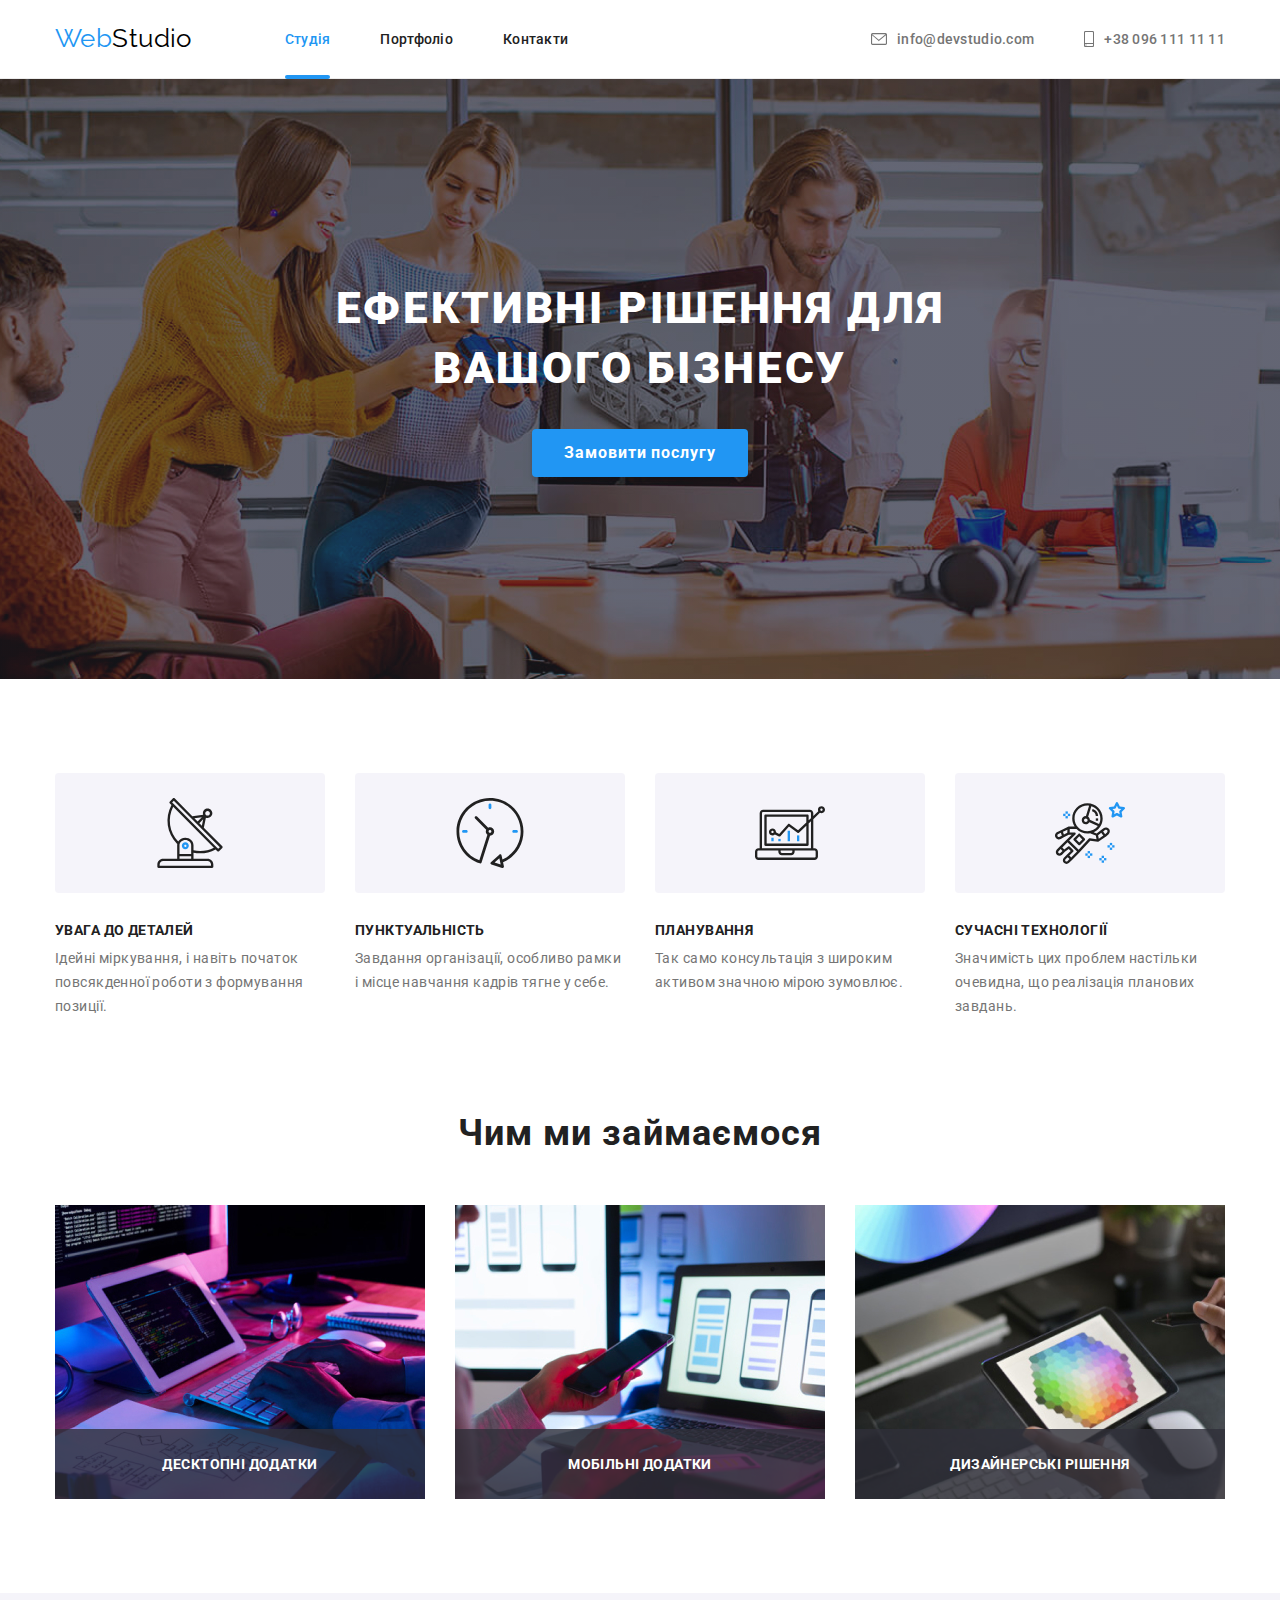
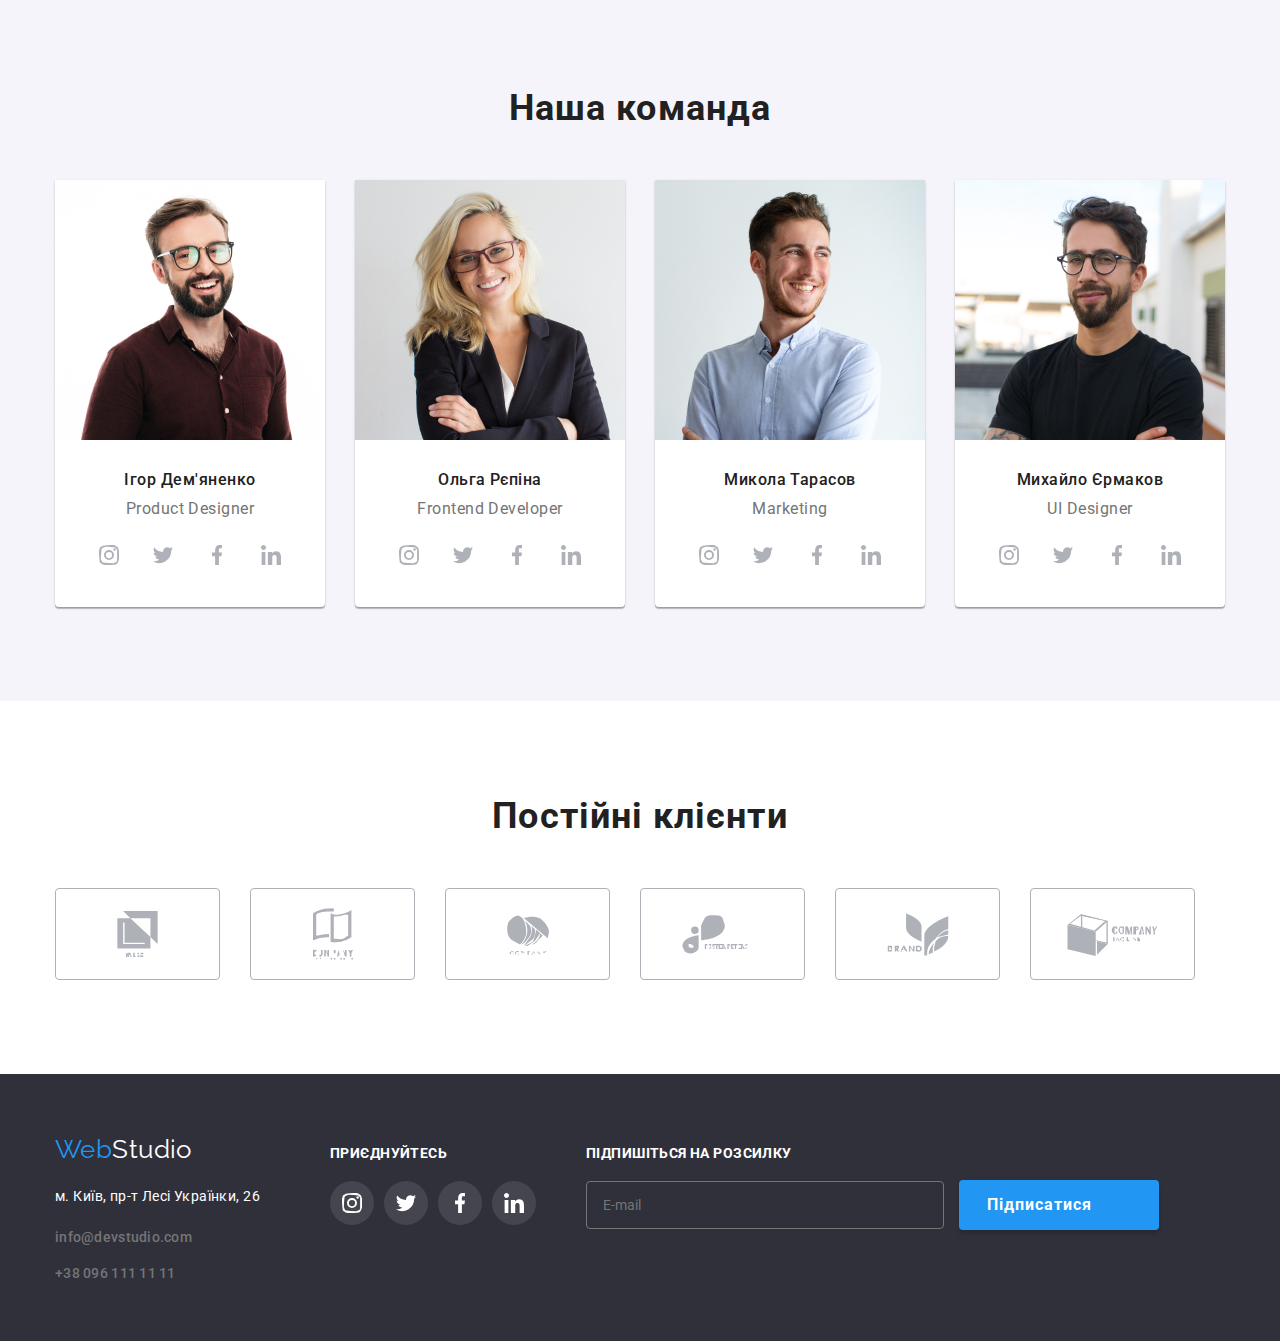
==== index.html @ 2ea2c3f0 "Update index.html" ====
<!DOCTYPE html>
<html lang="en">
  <head>
    <meta charset="UTF-8" />
    <meta http-equiv="X-UA-Compatible" content="IE=edge" />
    <meta name="viewport" content="width=device-width, initial-scale=1.0" />
    <title>WebStudio</title>
    <link rel="preconnect" href="https://fonts.googleapis.com" />
    <link rel="preconnect" href="https://fonts.gstatic.com" crossorigin />
    <link
      href="https://fonts.googleapis.com/css2?family=Raleway:wght@700&family=Roboto:wght@400;500;700;900&display=swap"
      rel="stylesheet"
    />
    <link
      rel="stylesheet"
      href="https://cdnjs.cloudflare.com/ajax/libs/modern-normalize/1.1.0/modern-normalize.min.css"
    />
    <link rel="stylesheet" href="./css/styles.css" />
  </head>
  <body>
    <!-- Шапка сторінки -->
    <header class="header">
      <div class="container">
        <nav class="header-container">
          <a class="logo" href="index.html"><span>Web</span>Studio</a>

          <ul class="site-nav list">
            <li>
              <a class="link nav-link current nav-link-active" href="index.html"
                >Студія</a
              >
            </li>
            <li>
              <a class="link nav-link" href="portfolio.html">Портфоліо</a>
            </li>
            <li><a class="link nav-link" href="">Контакти</a></li>
          </ul>
        </nav>
        <ul class="address-nav">
          <li class="address item">
            <a class="address-link" href="mailto:info@devstudio.com">
              <svg class="icon" width="16" height="12">
                <use href="./images/symbol-defs.svg#envelope">
                  <svg viewBox="0 0 16 12" xmlns="http://www.w3.org/2000/svg">
                    <path
                      d="M14.5 0H1.50001C0.672854 0 0 0.672853 0 1.50001V10.5C0 11.3271 0.672854 12 1.50001 12H14.5C15.3271 12 16 11.3271 16 10.5V1.50001C16 0.672853 15.3271 0 14.5 0ZM14.5 0.999994C14.5679 0.999994 14.6325 1.01409 14.6916 1.0387L8 6.83838L1.30833 1.0387C1.36742 1.01412 1.43204 0.999994 1.49998 0.999994H14.5ZM14.5 11H1.50001C1.22414 11 0.999996 10.7759 0.999996 10.5V2.09521L7.67236 7.87792C7.76661 7.95944 7.8833 7.99999 8 7.99999C8.1167 7.99999 8.23339 7.95948 8.32764 7.87792L15 2.09521V10.5C15 10.7759 14.7759 11 14.5 11Z"
                    />
                  </svg>
                </use>
              </svg>
              info@devstudio.com</a
            >
          </li>
          <li class="address item">
            <a class="address-link" href="tel:+380961111111">
              <svg class="icon" width="10" height="16">
                <use href="./images/symbol-defs.svg#smartphone">
                  <svg
                    width="10"
                    height="16"
                    viewBox="0 0 10 16"
                    xmlns="http://www.w3.org/2000/svg"
                  >
                    <path
                      d="M8.5 0H1.5C0.672848 0 0 0.672848 0 1.5V14.5C0 15.3272 0.672848 16 1.5 16H8.5C9.32715 16 10 15.3272 10 14.5V1.5C10 0.672848 9.32715 0 8.5 0ZM1.5 1H8.5C8.77588 1 9 1.22412 9 1.5V12H1V1.5C1 1.22412 1.22412 1 1.5 1ZM8.5 15H1.5C1.22412 15 1 14.7759 1 14.5V13H9V14.5C9 14.7759 8.77588 15 8.5 15Z"
                    />
                    <path
                      d="M2.35355 13.7389C2.54882 13.9213 2.54882 14.2169 2.35355 14.3992C2.15828 14.5816 1.84172 14.5816 1.64645 14.3992C1.45118 14.2169 1.45118 13.9213 1.64645 13.7389C1.84172 13.5566 2.15828 13.5566 2.35355 13.7389Z"
                    />
                  </svg>
                </use>
              </svg>
              +38 096 111 11 11</a
            >
          </li>
        </ul>
      </div>
    </header>

    <!-- Унікальний контент сторінки -->
    <main>
      <section class="hero overlay">
        <div class="container">
          <h1 class="hero-title">Ефективні рішення для вашого бізнесу</h1>
          <button class="btn" type="button" data-modal-open>
            Замовити послугу
          </button>
          <!-- Модальне вікно -->
          <div class="backdrop is-hidden" data-modal>
            <div class="modal">
              <button class="modal-button" type="button" data-modal-close>
                <svg width="11" height="11">
                  <use href="./images/symbol-defs.svg#icon-x">
                    <svg viewBox="0 0 11 11" xmlns="http://www.w3.org/2000/svg">
                      <path
                        d="M11 1.10786L9.89214 0L5.5 4.39214L1.10786 0L0 1.10786L4.39214 5.5L0 9.89214L1.10786 11L5.5 6.60786L9.89214 11L11 9.89214L6.60786 5.5L11 1.10786Z"
                      />
                    </svg>
                  </use>
                </svg>
              </button>
              <form class="form">
                <h2 class="form-title">
                  Залиште свої дані, ми вам передзвонимо
                </h2>

                <div class="form-field">
                  <label class="register-field" for="name">
                    <p class="register-text">Імʼя</p>
                    <input
                      class="register-form-input"
                      type="text"
                      name="username"
                      id="name"
                    />
                    <svg class="register-form-icon" width="12" height="12">
                      <use href="./images/icons.svg#person-icon"></use>
                    </svg>
                  </label>
                </div>

                <div class="form-field">
                  <label for="tel">
                    <p class="register-text">Телефон</p>
                    <input
                      class="register-form-input"
                      type="tel"
                      name="tel"
                      id="tel"
                    />

                    <svg class="register-form-icon" width="13" height="13">
                      <use href="./images/icons.svg#phone-icon"></use>
                    </svg>
                  </label>
                </div>

                <div class="form-field">
                  <label for="mail">
                    <p class="register-text">Пошта</p>
                    <input
                      class="register-form-input"
                      type="email"
                      name="mail"
                      id="mail"
                    />

                    <svg class="register-form-icon" width="15" height="12">
                      <use href="./images/icons.svg#email-icon"></use>
                    </svg>
                  </label>
                </div>

                <div class="form-field">
                  <label for="comment">
                    <p class="register-text">Коментар</p>
                    <textarea
                      class="comment"
                      name="comment"
                      rows="5"
                      id="comment"
                      placeholder="Введіть текст"
                    ></textarea>
                  </label>
                </div>

                <label class="policy" for="policy">
                  <input
                    class="register-form-checkbox is-hidden"
                    type="checkbox"
                    name="policy"
                    value=""
                    id="policy"
                  />
                  <svg width="16" height="15">
                    <use
                      class="icon-checked"
                      href="./images/symbol-defs.svg#checked-icon"
                    ></use>
                    <use class="icon-unchecked" href=""></use>
                  </svg>
                  Погоджуюся з розсилкою та приймаю<a
                    class="policy-link"
                    href=""
                  >
                    Умови договору</a
                  >
                </label>

                <button class="form-button" type="submit">Відправити</button>
              </form>
            </div>
          </div>
        </div>
      </section>

      <section class="feature">
        <div class="container">
          <h2 class="visually-hidden">Переваги</h2>
          <ul class="feature-list">
            <li class="list-item antenna">
              <h3 class="main-list-item">Увага до деталей</h3>
              <p class="main-list-text">
                Ідейні міркування, і навіть початок повсякденної роботи з
                формування позиції.
              </p>
            </li>
            <li class="list-item clock">
              <h3 class="main-list-item">Пунктуальність</h3>
              <p class="main-list-text">
                Завдання організації, особливо рамки і місце навчання кадрів
                тягне у себе.
              </p>
            </li>
            <li class="list-item diagram">
              <h3 class="main-list-item">Планування</h3>
              <p class="main-list-text">
                Так само консультація з широким активом значною мірою зумовлює.
              </p>
            </li>
            <li class="list-item astronaut">
              <h3 class="main-list-item">Сучасні Технології</h3>
              <p class="main-list-text">
                Значимість цих проблем настільки очевидна, що реалізація
                планових завдань.
              </p>
            </li>
          </ul>
        </div>
      </section>

      <section class="images">
        <div class="container">
          <h2 class="pictures-title">Чим ми займаємося</h2>
          <ul class="pictures">
            <li class="pictures-item">
              <img src="./images/photo1.jpg" alt="Work" width="370" />
              <p class="pictures-text">Десктопні додатки</p>
            </li>
            <li class="pictures-item">
              <img src="./images/photo2.jpg" alt="Work" width="370" />
              <p class="pictures-text">Мобільні додатки</p>
            </li>
            <li class="pictures-item">
              <img src="./images/photo3.jpg" alt="Work" width="370" />
              <p class="pictures-text">Дизайнерські рішення</p>
            </li>
          </ul>
        </div>
      </section>

      <section class="team">
        <div class="container">
          <h2 class="team-title">Наша команда</h2>
          <ul class="team-members list">
            <li class="team-card">
              <img
                src="./images/product-designer.jpg"
                alt="Team Member #1"
                width="270"
              />
              <div class="team-description">
                <h3 class="team-member">Ігор Дем'яненко</h3>
                <p class="team-member-description">Product Designer</p>
                <ul class="socials list">
                  <li class="socials-item">
                    <a
                      class="socials-link"
                      href="https://www.instagram.com/"
                      target="_blank"
                      rel="noopener noreferrer"
                      aria-label="Instagram"
                    >
                      <svg class="socials-icon" width="20" height="20">
                        <use href="./images/symbol-defs.svg#instagram">
                          <svg
                            width="20"
                            height="20"
                            viewBox="0 0 20 20"
                            xmlns="http://www.w3.org/2000/svg"
                          >
                            <g clip-path="url(#clip0_1_664)">
                              <path
                                d="M19.9804 5.88005C19.9336 4.81738 19.7617 4.0868 19.5156 3.45374C19.2616 2.78176 18.8709 2.18014 18.359 1.68002C17.8589 1.1721 17.2533 0.777435 16.5891 0.527447C15.9524 0.281274 15.2256 0.109427 14.163 0.0625732C13.0924 0.0117516 12.7525 0 10.0371 0C7.32173 0 6.98185 0.0117516 5.91521 0.0586052C4.85253 0.105459 4.12195 0.277459 3.48904 0.523479C2.81692 0.777435 2.2153 1.16814 1.71517 1.68002C1.20726 2.18014 0.812743 2.78573 0.562603 3.44992C0.31643 4.0868 0.144583 4.81341 0.0977294 5.87609C0.0469078 6.9467 0.0351562 7.28658 0.0351562 10.002C0.0351562 12.7173 0.0469078 13.0572 0.0937614 14.1239C0.140615 15.1865 0.312615 15.9171 0.558787 16.5502C0.812743 17.2221 1.20726 17.8238 1.71517 18.3239C2.2153 18.8318 2.82088 19.2265 3.48508 19.4765C4.12195 19.7226 4.84856 19.8945 5.91139 19.9413C6.97788 19.9883 7.31791 19.9999 10.0333 19.9999C12.7487 19.9999 13.0885 19.9883 14.1552 19.9413C15.2179 19.8945 15.9484 19.7226 16.5813 19.4765C17.9254 18.9568 18.9881 17.8941 19.5078 16.5502C19.7538 15.9133 19.9258 15.1865 19.9727 14.1239C20.0195 13.0572 20.0313 12.7173 20.0313 10.002C20.0313 7.28658 20.0273 6.9467 19.9804 5.88005ZM18.1794 14.0457C18.1364 15.0225 17.9723 15.5499 17.8356 15.9015C17.4995 16.7728 16.808 17.4643 15.9367 17.8004C15.5851 17.9372 15.0538 18.1012 14.0809 18.1441C13.026 18.1911 12.7096 18.2027 10.0411 18.2027C7.37255 18.2027 7.05221 18.1911 6.00113 18.1441C5.02438 18.1012 4.49693 17.9372 4.1453 17.8004C3.71171 17.6402 3.31704 17.3862 2.9967 17.0541C2.6646 16.7298 2.41065 16.3391 2.2504 15.9055C2.11365 15.5539 1.94959 15.0225 1.90671 14.0497C1.8597 12.9948 1.8481 12.6783 1.8481 10.0097C1.8481 7.34122 1.8597 7.02087 1.90671 5.96995C1.94959 4.99319 2.11365 4.46575 2.2504 4.11412C2.41065 3.68038 2.6646 3.28586 3.00067 2.96536C3.32483 2.63327 3.71553 2.37931 4.14927 2.21921C4.5009 2.08247 5.03231 1.9184 6.0051 1.87537C7.05999 1.82851 7.37652 1.81676 10.0449 1.81676C12.7174 1.81676 13.0337 1.82851 14.0848 1.87537C15.0616 1.9184 15.589 2.08247 15.9407 2.21921C16.3742 2.37931 16.7689 2.63327 17.0893 2.96536C17.4213 3.28967 17.6753 3.68038 17.8356 4.11412C17.9723 4.46575 18.1364 4.99701 18.1794 5.96995C18.2263 7.02484 18.238 7.34122 18.238 10.0097C18.238 12.6783 18.2263 12.9908 18.1794 14.0457Z"
                              />
                              <path
                                d="M10.0371 4.8642C7.20074 4.8642 4.89941 7.16537 4.89941 10.0019C4.89941 12.8385 7.20074 15.1396 10.0371 15.1396C12.8737 15.1396 15.1749 12.8385 15.1749 10.0019C15.1749 7.16537 12.8737 4.8642 10.0371 4.8642ZM10.0371 13.3346C8.19702 13.3346 6.70442 11.8422 6.70442 10.0019C6.70442 8.16165 8.19702 6.66921 10.0371 6.66921C11.8774 6.66921 13.3698 8.16165 13.3698 10.0019C13.3698 11.8422 11.8774 13.3346 10.0371 13.3346Z"
                              />
                              <path
                                d="M16.5775 4.6611C16.5775 5.32346 16.0404 5.86052 15.3779 5.86052C14.7155 5.86052 14.1785 5.32346 14.1785 4.6611C14.1785 3.99858 14.7155 3.46167 15.3779 3.46167C16.0404 3.46167 16.5775 3.99858 16.5775 4.6611Z"
                              />
                            </g>
                            <defs>
                              <clipPath id="clip0_1_664">
                                <rect width="20" height="20" />
                              </clipPath>
                            </defs>
                          </svg>
                        </use>
                      </svg>
                    </a>
                  </li>
                  <li>
                    <a
                      class="socials-link"
                      href="https://twitter.com/home"
                      target="_blank"
                      rel="noopener noreferrer"
                      aria-label="Twitter"
                    >
                      <svg class="socials-icon" width="20" height="20">
                        <use href="./images/symbol-defs.svg#twitter">
                          <svg
                            width="20"
                            height="20"
                            viewBox="0 0 20 20"
                            xmlns="http://www.w3.org/2000/svg"
                          >
                            <g clip-path="url(#clip0_1_658)">
                              <path
                                d="M20 3.79875C19.2563 4.125 18.4637 4.34125 17.6375 4.44625C18.4875 3.93875 19.1363 3.14125 19.4412 2.18C18.6488 2.6525 17.7738 2.98625 16.8412 3.1725C16.0887 2.37125 15.0162 1.875 13.8462 1.875C11.5763 1.875 9.74875 3.7175 9.74875 5.97625C9.74875 6.30125 9.77625 6.61375 9.84375 6.91125C6.435 6.745 3.41875 5.11125 1.3925 2.6225C1.03875 3.23625 0.83125 3.93875 0.83125 4.695C0.83125 6.115 1.5625 7.37375 2.6525 8.1025C1.99375 8.09 1.3475 7.89875 0.8 7.5975C0.8 7.61 0.8 7.62625 0.8 7.6425C0.8 9.635 2.22125 11.29 4.085 11.6712C3.75125 11.7625 3.3875 11.8062 3.01 11.8062C2.7475 11.8062 2.4825 11.7913 2.23375 11.7362C2.765 13.36 4.2725 14.5538 6.065 14.5925C4.67 15.6838 2.89875 16.3412 0.98125 16.3412C0.645 16.3412 0.3225 16.3263 0 16.285C1.81625 17.4563 3.96875 18.125 6.29 18.125C13.835 18.125 17.96 11.875 17.96 6.4575C17.96 6.27625 17.9538 6.10125 17.945 5.9275C18.7588 5.35 19.4425 4.62875 20 3.79875Z"
                              />
                            </g>
                            <defs>
                              <clipPath id="clip0_1_658">
                                <rect width="20" height="20" />
                              </clipPath>
                            </defs>
                          </svg>
                        </use>
                      </svg>
                    </a>
                  </li>
                  <li>
                    <a
                      class="socials-link"
                      href="https://www.facebook.com/"
                      target="_blank"
                      rel="noopener noreferrer"
                      aria-label="Facebook"
                    >
                      <svg class="socials-icon" width="20" height="20">
                        <use href="./images/symbol-defs.svg#facebook">
                          <svg
                            width="20"
                            height="20"
                            viewBox="0 0 20 20"
                            xmlns="http://www.w3.org/2000/svg"
                          >
                            <g clip-path="url(#clip0_1_654)">
                              <path
                                d="M13.3309 3.32083H15.1567V0.140833C14.8417 0.0975 13.7584 0 12.4967 0C9.86422 0 8.06088 1.65583 8.06088 4.69917V7.5H5.15588V11.055H8.06088V20H11.6226V11.0558H14.4101L14.8526 7.50083H11.6217V5.05167C11.6226 4.02417 11.8992 3.32083 13.3309 3.32083Z"
                              />
                            </g>
                            <defs>
                              <clipPath id="clip0_1_654">
                                <rect width="20" height="20" />
                              </clipPath>
                            </defs>
                          </svg>
                        </use>
                      </svg>
                    </a>
                  </li>
                  <li>
                    <a
                      class="socials-link"
                      href="https://www.linkedin.com/"
                      target="_blank"
                      rel="noopener noreferrer"
                      aria-label="Linkedin"
                    >
                      <svg class="socials-icon" width="20" height="20">
                        <use href="./images/symbol-defs.svg#linkedin">
                          <svg
                            width="20"
                            height="20"
                            viewBox="0 0 20 20"
                            xmlns="http://www.w3.org/2000/svg"
                          >
                            <g clip-path="url(#clip0_1_648)">
                              <path
                                d="M19.9951 20V19.9992H20.0001V12.6642C20.0001 9.07587 19.2276 6.31171 15.0326 6.31171C13.0159 6.31171 11.6626 7.41837 11.1101 8.46754H11.0517V6.64671H7.07422V19.9992H11.2159V13.3875C11.2159 11.6467 11.5459 9.96337 13.7017 9.96337C15.8259 9.96337 15.8576 11.95 15.8576 13.4992V20H19.9951Z"
                              />
                              <path
                                d="M0.329956 6.64746H4.47662V20H0.329956V6.64746Z"
                              />
                              <path
                                d="M2.40167 0C1.07583 0 0 1.07583 0 2.40167C0 3.7275 1.07583 4.82583 2.40167 4.82583C3.7275 4.82583 4.80333 3.7275 4.80333 2.40167C4.8025 1.07583 3.72667 0 2.40167 0V0Z"
                              />
                            </g>
                            <defs>
                              <clipPath id="clip0_1_648">
                                <rect width="20" height="20" />
                              </clipPath>
                            </defs>
                          </svg>
                        </use>
                      </svg>
                    </a>
                  </li>
                </ul>
              </div>
            </li>
            <li class="team-card">
              <img
                src="./images/frontend-developer.jpg"
                alt="Team Member #2"
                width="270"
              />
              <div class="team-description">
                <h3 class="team-member">Ольга Рєпіна</h3>
                <p class="team-member-description">Frontend Developer</p>
                <ul class="socials list">
                  <li class="socials-item">
                    <a
                      class="socials-link"
                      href="https://www.instagram.com/"
                      target="_blank"
                      rel="noopener noreferrer"
                      aria-label="Instagram"
                    >
                      <svg class="socials-icon" width="20" height="20">
                        <use href="./images/symbol-defs.svg#instagram">
                          <svg
                            width="20"
                            height="20"
                            viewBox="0 0 20 20"
                            xmlns="http://www.w3.org/2000/svg"
                          >
                            <g clip-path="url(#clip0_1_664)">
                              <path
                                d="M19.9804 5.88005C19.9336 4.81738 19.7617 4.0868 19.5156 3.45374C19.2616 2.78176 18.8709 2.18014 18.359 1.68002C17.8589 1.1721 17.2533 0.777435 16.5891 0.527447C15.9524 0.281274 15.2256 0.109427 14.163 0.0625732C13.0924 0.0117516 12.7525 0 10.0371 0C7.32173 0 6.98185 0.0117516 5.91521 0.0586052C4.85253 0.105459 4.12195 0.277459 3.48904 0.523479C2.81692 0.777435 2.2153 1.16814 1.71517 1.68002C1.20726 2.18014 0.812743 2.78573 0.562603 3.44992C0.31643 4.0868 0.144583 4.81341 0.0977294 5.87609C0.0469078 6.9467 0.0351562 7.28658 0.0351562 10.002C0.0351562 12.7173 0.0469078 13.0572 0.0937614 14.1239C0.140615 15.1865 0.312615 15.9171 0.558787 16.5502C0.812743 17.2221 1.20726 17.8238 1.71517 18.3239C2.2153 18.8318 2.82088 19.2265 3.48508 19.4765C4.12195 19.7226 4.84856 19.8945 5.91139 19.9413C6.97788 19.9883 7.31791 19.9999 10.0333 19.9999C12.7487 19.9999 13.0885 19.9883 14.1552 19.9413C15.2179 19.8945 15.9484 19.7226 16.5813 19.4765C17.9254 18.9568 18.9881 17.8941 19.5078 16.5502C19.7538 15.9133 19.9258 15.1865 19.9727 14.1239C20.0195 13.0572 20.0313 12.7173 20.0313 10.002C20.0313 7.28658 20.0273 6.9467 19.9804 5.88005ZM18.1794 14.0457C18.1364 15.0225 17.9723 15.5499 17.8356 15.9015C17.4995 16.7728 16.808 17.4643 15.9367 17.8004C15.5851 17.9372 15.0538 18.1012 14.0809 18.1441C13.026 18.1911 12.7096 18.2027 10.0411 18.2027C7.37255 18.2027 7.05221 18.1911 6.00113 18.1441C5.02438 18.1012 4.49693 17.9372 4.1453 17.8004C3.71171 17.6402 3.31704 17.3862 2.9967 17.0541C2.6646 16.7298 2.41065 16.3391 2.2504 15.9055C2.11365 15.5539 1.94959 15.0225 1.90671 14.0497C1.8597 12.9948 1.8481 12.6783 1.8481 10.0097C1.8481 7.34122 1.8597 7.02087 1.90671 5.96995C1.94959 4.99319 2.11365 4.46575 2.2504 4.11412C2.41065 3.68038 2.6646 3.28586 3.00067 2.96536C3.32483 2.63327 3.71553 2.37931 4.14927 2.21921C4.5009 2.08247 5.03231 1.9184 6.0051 1.87537C7.05999 1.82851 7.37652 1.81676 10.0449 1.81676C12.7174 1.81676 13.0337 1.82851 14.0848 1.87537C15.0616 1.9184 15.589 2.08247 15.9407 2.21921C16.3742 2.37931 16.7689 2.63327 17.0893 2.96536C17.4213 3.28967 17.6753 3.68038 17.8356 4.11412C17.9723 4.46575 18.1364 4.99701 18.1794 5.96995C18.2263 7.02484 18.238 7.34122 18.238 10.0097C18.238 12.6783 18.2263 12.9908 18.1794 14.0457Z"
                              />
                              <path
                                d="M10.0371 4.8642C7.20074 4.8642 4.89941 7.16537 4.89941 10.0019C4.89941 12.8385 7.20074 15.1396 10.0371 15.1396C12.8737 15.1396 15.1749 12.8385 15.1749 10.0019C15.1749 7.16537 12.8737 4.8642 10.0371 4.8642ZM10.0371 13.3346C8.19702 13.3346 6.70442 11.8422 6.70442 10.0019C6.70442 8.16165 8.19702 6.66921 10.0371 6.66921C11.8774 6.66921 13.3698 8.16165 13.3698 10.0019C13.3698 11.8422 11.8774 13.3346 10.0371 13.3346Z"
                              />
                              <path
                                d="M16.5775 4.6611C16.5775 5.32346 16.0404 5.86052 15.3779 5.86052C14.7155 5.86052 14.1785 5.32346 14.1785 4.6611C14.1785 3.99858 14.7155 3.46167 15.3779 3.46167C16.0404 3.46167 16.5775 3.99858 16.5775 4.6611Z"
                              />
                            </g>
                            <defs>
                              <clipPath id="clip0_1_664">
                                <rect width="20" height="20" />
                              </clipPath>
                            </defs>
                          </svg>
                        </use>
                      </svg>
                    </a>
                  </li>
                  <li>
                    <a
                      class="socials-link"
                      href="https://twitter.com/home"
                      target="_blank"
                      rel="noopener noreferrer"
                      aria-label="Twitter"
                    >
                      <svg class="socials-icon" width="20" height="20">
                        <use href="./images/symbol-defs.svg#twitter">
                          <svg
                            width="20"
                            height="20"
                            viewBox="0 0 20 20"
                            xmlns="http://www.w3.org/2000/svg"
                          >
                            <g clip-path="url(#clip0_1_658)">
                              <path
                                d="M20 3.79875C19.2563 4.125 18.4637 4.34125 17.6375 4.44625C18.4875 3.93875 19.1363 3.14125 19.4412 2.18C18.6488 2.6525 17.7738 2.98625 16.8412 3.1725C16.0887 2.37125 15.0162 1.875 13.8462 1.875C11.5763 1.875 9.74875 3.7175 9.74875 5.97625C9.74875 6.30125 9.77625 6.61375 9.84375 6.91125C6.435 6.745 3.41875 5.11125 1.3925 2.6225C1.03875 3.23625 0.83125 3.93875 0.83125 4.695C0.83125 6.115 1.5625 7.37375 2.6525 8.1025C1.99375 8.09 1.3475 7.89875 0.8 7.5975C0.8 7.61 0.8 7.62625 0.8 7.6425C0.8 9.635 2.22125 11.29 4.085 11.6712C3.75125 11.7625 3.3875 11.8062 3.01 11.8062C2.7475 11.8062 2.4825 11.7913 2.23375 11.7362C2.765 13.36 4.2725 14.5538 6.065 14.5925C4.67 15.6838 2.89875 16.3412 0.98125 16.3412C0.645 16.3412 0.3225 16.3263 0 16.285C1.81625 17.4563 3.96875 18.125 6.29 18.125C13.835 18.125 17.96 11.875 17.96 6.4575C17.96 6.27625 17.9538 6.10125 17.945 5.9275C18.7588 5.35 19.4425 4.62875 20 3.79875Z"
                              />
                            </g>
                            <defs>
                              <clipPath id="clip0_1_658">
                                <rect width="20" height="20" />
                              </clipPath>
                            </defs>
                          </svg>
                        </use>
                      </svg>
                    </a>
                  </li>
                  <li>
                    <a
                      class="socials-link"
                      href="https://www.facebook.com/"
                      target="_blank"
                      rel="noopener noreferrer"
                      aria-label="Facebook"
                    >
                      <svg class="socials-icon" width="20" height="20">
                        <use href="./images/symbol-defs.svg#facebook">
                          <svg
                            width="20"
                            height="20"
                            viewBox="0 0 20 20"
                            xmlns="http://www.w3.org/2000/svg"
                          >
                            <g clip-path="url(#clip0_1_654)">
                              <path
                                d="M13.3309 3.32083H15.1567V0.140833C14.8417 0.0975 13.7584 0 12.4967 0C9.86422 0 8.06088 1.65583 8.06088 4.69917V7.5H5.15588V11.055H8.06088V20H11.6226V11.0558H14.4101L14.8526 7.50083H11.6217V5.05167C11.6226 4.02417 11.8992 3.32083 13.3309 3.32083Z"
                              />
                            </g>
                            <defs>
                              <clipPath id="clip0_1_654">
                                <rect width="20" height="20" />
                              </clipPath>
                            </defs>
                          </svg>
                        </use>
                      </svg>
                    </a>
                  </li>
                  <li>
                    <a
                      class="socials-link"
                      href="https://www.linkedin.com/"
                      target="_blank"
                      rel="noopener noreferrer"
                      aria-label="Linkedin"
                    >
                      <svg class="socials-icon" width="20" height="20">
                        <use href="./images/symbol-defs.svg#linkedin">
                          <svg
                            width="20"
                            height="20"
                            viewBox="0 0 20 20"
                            xmlns="http://www.w3.org/2000/svg"
                          >
                            <g clip-path="url(#clip0_1_648)">
                              <path
                                d="M19.9951 20V19.9992H20.0001V12.6642C20.0001 9.07587 19.2276 6.31171 15.0326 6.31171C13.0159 6.31171 11.6626 7.41837 11.1101 8.46754H11.0517V6.64671H7.07422V19.9992H11.2159V13.3875C11.2159 11.6467 11.5459 9.96337 13.7017 9.96337C15.8259 9.96337 15.8576 11.95 15.8576 13.4992V20H19.9951Z"
                              />
                              <path
                                d="M0.329956 6.64746H4.47662V20H0.329956V6.64746Z"
                              />
                              <path
                                d="M2.40167 0C1.07583 0 0 1.07583 0 2.40167C0 3.7275 1.07583 4.82583 2.40167 4.82583C3.7275 4.82583 4.80333 3.7275 4.80333 2.40167C4.8025 1.07583 3.72667 0 2.40167 0V0Z"
                              />
                            </g>
                            <defs>
                              <clipPath id="clip0_1_648">
                                <rect width="20" height="20" />
                              </clipPath>
                            </defs>
                          </svg>
                        </use>
                      </svg>
                    </a>
                  </li>
                </ul>
              </div>
            </li>
            <li class="team-card">
              <img
                src="./images/marketing.jpg"
                alt="Team Member #3"
                width="270"
              />
              <div class="team-description">
                <h3 class="team-member">Микола Тарасов</h3>
                <p class="team-member-description">Marketing</p>
                <ul class="socials list">
                  <li class="socials-item">
                    <a
                      class="socials-link"
                      href="https://www.instagram.com/"
                      target="_blank"
                      rel="noopener noreferrer"
                      aria-label="Instagram"
                    >
                      <svg class="socials-icon" width="20" height="20">
                        <use href="./images/symbol-defs.svg#instagram">
                          <svg
                            width="20"
                            height="20"
                            viewBox="0 0 20 20"
                            xmlns="http://www.w3.org/2000/svg"
                          >
                            <g clip-path="url(#clip0_1_664)">
                              <path
                                d="M19.9804 5.88005C19.9336 4.81738 19.7617 4.0868 19.5156 3.45374C19.2616 2.78176 18.8709 2.18014 18.359 1.68002C17.8589 1.1721 17.2533 0.777435 16.5891 0.527447C15.9524 0.281274 15.2256 0.109427 14.163 0.0625732C13.0924 0.0117516 12.7525 0 10.0371 0C7.32173 0 6.98185 0.0117516 5.91521 0.0586052C4.85253 0.105459 4.12195 0.277459 3.48904 0.523479C2.81692 0.777435 2.2153 1.16814 1.71517 1.68002C1.20726 2.18014 0.812743 2.78573 0.562603 3.44992C0.31643 4.0868 0.144583 4.81341 0.0977294 5.87609C0.0469078 6.9467 0.0351562 7.28658 0.0351562 10.002C0.0351562 12.7173 0.0469078 13.0572 0.0937614 14.1239C0.140615 15.1865 0.312615 15.9171 0.558787 16.5502C0.812743 17.2221 1.20726 17.8238 1.71517 18.3239C2.2153 18.8318 2.82088 19.2265 3.48508 19.4765C4.12195 19.7226 4.84856 19.8945 5.91139 19.9413C6.97788 19.9883 7.31791 19.9999 10.0333 19.9999C12.7487 19.9999 13.0885 19.9883 14.1552 19.9413C15.2179 19.8945 15.9484 19.7226 16.5813 19.4765C17.9254 18.9568 18.9881 17.8941 19.5078 16.5502C19.7538 15.9133 19.9258 15.1865 19.9727 14.1239C20.0195 13.0572 20.0313 12.7173 20.0313 10.002C20.0313 7.28658 20.0273 6.9467 19.9804 5.88005ZM18.1794 14.0457C18.1364 15.0225 17.9723 15.5499 17.8356 15.9015C17.4995 16.7728 16.808 17.4643 15.9367 17.8004C15.5851 17.9372 15.0538 18.1012 14.0809 18.1441C13.026 18.1911 12.7096 18.2027 10.0411 18.2027C7.37255 18.2027 7.05221 18.1911 6.00113 18.1441C5.02438 18.1012 4.49693 17.9372 4.1453 17.8004C3.71171 17.6402 3.31704 17.3862 2.9967 17.0541C2.6646 16.7298 2.41065 16.3391 2.2504 15.9055C2.11365 15.5539 1.94959 15.0225 1.90671 14.0497C1.8597 12.9948 1.8481 12.6783 1.8481 10.0097C1.8481 7.34122 1.8597 7.02087 1.90671 5.96995C1.94959 4.99319 2.11365 4.46575 2.2504 4.11412C2.41065 3.68038 2.6646 3.28586 3.00067 2.96536C3.32483 2.63327 3.71553 2.37931 4.14927 2.21921C4.5009 2.08247 5.03231 1.9184 6.0051 1.87537C7.05999 1.82851 7.37652 1.81676 10.0449 1.81676C12.7174 1.81676 13.0337 1.82851 14.0848 1.87537C15.0616 1.9184 15.589 2.08247 15.9407 2.21921C16.3742 2.37931 16.7689 2.63327 17.0893 2.96536C17.4213 3.28967 17.6753 3.68038 17.8356 4.11412C17.9723 4.46575 18.1364 4.99701 18.1794 5.96995C18.2263 7.02484 18.238 7.34122 18.238 10.0097C18.238 12.6783 18.2263 12.9908 18.1794 14.0457Z"
                              />
                              <path
                                d="M10.0371 4.8642C7.20074 4.8642 4.89941 7.16537 4.89941 10.0019C4.89941 12.8385 7.20074 15.1396 10.0371 15.1396C12.8737 15.1396 15.1749 12.8385 15.1749 10.0019C15.1749 7.16537 12.8737 4.8642 10.0371 4.8642ZM10.0371 13.3346C8.19702 13.3346 6.70442 11.8422 6.70442 10.0019C6.70442 8.16165 8.19702 6.66921 10.0371 6.66921C11.8774 6.66921 13.3698 8.16165 13.3698 10.0019C13.3698 11.8422 11.8774 13.3346 10.0371 13.3346Z"
                              />
                              <path
                                d="M16.5775 4.6611C16.5775 5.32346 16.0404 5.86052 15.3779 5.86052C14.7155 5.86052 14.1785 5.32346 14.1785 4.6611C14.1785 3.99858 14.7155 3.46167 15.3779 3.46167C16.0404 3.46167 16.5775 3.99858 16.5775 4.6611Z"
                              />
                            </g>
                            <defs>
                              <clipPath id="clip0_1_664">
                                <rect width="20" height="20" />
                              </clipPath>
                            </defs>
                          </svg>
                        </use>
                      </svg>
                    </a>
                  </li>
                  <li>
                    <a
                      class="socials-link"
                      href="https://twitter.com/home"
                      target="_blank"
                      rel="noopener noreferrer"
                      aria-label="Twitter"
                    >
                      <svg class="socials-icon" width="20" height="20">
                        <use href="./images/symbol-defs.svg#twitter">
                          <svg
                            width="20"
                            height="20"
                            viewBox="0 0 20 20"
                            xmlns="http://www.w3.org/2000/svg"
                          >
                            <g clip-path="url(#clip0_1_658)">
                              <path
                                d="M20 3.79875C19.2563 4.125 18.4637 4.34125 17.6375 4.44625C18.4875 3.93875 19.1363 3.14125 19.4412 2.18C18.6488 2.6525 17.7738 2.98625 16.8412 3.1725C16.0887 2.37125 15.0162 1.875 13.8462 1.875C11.5763 1.875 9.74875 3.7175 9.74875 5.97625C9.74875 6.30125 9.77625 6.61375 9.84375 6.91125C6.435 6.745 3.41875 5.11125 1.3925 2.6225C1.03875 3.23625 0.83125 3.93875 0.83125 4.695C0.83125 6.115 1.5625 7.37375 2.6525 8.1025C1.99375 8.09 1.3475 7.89875 0.8 7.5975C0.8 7.61 0.8 7.62625 0.8 7.6425C0.8 9.635 2.22125 11.29 4.085 11.6712C3.75125 11.7625 3.3875 11.8062 3.01 11.8062C2.7475 11.8062 2.4825 11.7913 2.23375 11.7362C2.765 13.36 4.2725 14.5538 6.065 14.5925C4.67 15.6838 2.89875 16.3412 0.98125 16.3412C0.645 16.3412 0.3225 16.3263 0 16.285C1.81625 17.4563 3.96875 18.125 6.29 18.125C13.835 18.125 17.96 11.875 17.96 6.4575C17.96 6.27625 17.9538 6.10125 17.945 5.9275C18.7588 5.35 19.4425 4.62875 20 3.79875Z"
                              />
                            </g>
                            <defs>
                              <clipPath id="clip0_1_658">
                                <rect width="20" height="20" />
                              </clipPath>
                            </defs>
                          </svg>
                        </use>
                      </svg>
                    </a>
                  </li>
                  <li>
                    <a
                      class="socials-link"
                      href="https://www.facebook.com/"
                      target="_blank"
                      rel="noopener noreferrer"
                      aria-label="Facebook"
                    >
                      <svg class="socials-icon" width="20" height="20">
                        <use href="./images/symbol-defs.svg#facebook">
                          <svg
                            width="20"
                            height="20"
                            viewBox="0 0 20 20"
                            xmlns="http://www.w3.org/2000/svg"
                          >
                            <g clip-path="url(#clip0_1_654)">
                              <path
                                d="M13.3309 3.32083H15.1567V0.140833C14.8417 0.0975 13.7584 0 12.4967 0C9.86422 0 8.06088 1.65583 8.06088 4.69917V7.5H5.15588V11.055H8.06088V20H11.6226V11.0558H14.4101L14.8526 7.50083H11.6217V5.05167C11.6226 4.02417 11.8992 3.32083 13.3309 3.32083Z"
                              />
                            </g>
                            <defs>
                              <clipPath id="clip0_1_654">
                                <rect width="20" height="20" />
                              </clipPath>
                            </defs>
                          </svg>
                        </use>
                      </svg>
                    </a>
                  </li>
                  <li>
                    <a
                      class="socials-link"
                      href="https://www.linkedin.com/"
                      target="_blank"
                      rel="noopener noreferrer"
                      aria-label="Linkedin"
                    >
                      <svg class="socials-icon" width="20" height="20">
                        <use href="./images/symbol-defs.svg#linkedin">
                          <svg
                            width="20"
                            height="20"
                            viewBox="0 0 20 20"
                            xmlns="http://www.w3.org/2000/svg"
                          >
                            <g clip-path="url(#clip0_1_648)">
                              <path
                                d="M19.9951 20V19.9992H20.0001V12.6642C20.0001 9.07587 19.2276 6.31171 15.0326 6.31171C13.0159 6.31171 11.6626 7.41837 11.1101 8.46754H11.0517V6.64671H7.07422V19.9992H11.2159V13.3875C11.2159 11.6467 11.5459 9.96337 13.7017 9.96337C15.8259 9.96337 15.8576 11.95 15.8576 13.4992V20H19.9951Z"
                              />
                              <path
                                d="M0.329956 6.64746H4.47662V20H0.329956V6.64746Z"
                              />
                              <path
                                d="M2.40167 0C1.07583 0 0 1.07583 0 2.40167C0 3.7275 1.07583 4.82583 2.40167 4.82583C3.7275 4.82583 4.80333 3.7275 4.80333 2.40167C4.8025 1.07583 3.72667 0 2.40167 0V0Z"
                              />
                            </g>
                            <defs>
                              <clipPath id="clip0_1_648">
                                <rect width="20" height="20" />
                              </clipPath>
                            </defs>
                          </svg>
                        </use>
                      </svg>
                    </a>
                  </li>
                </ul>
              </div>
            </li>
            <li class="team-card">
              <img
                src="./images/ui-designer.jpg"
                alt="Team Member #4"
                width="270"
              />
              <div class="team-description">
                <h3 class="team-member">Михайло Єрмаков</h3>
                <p class="team-member-description">UI Designer</p>
                <ul class="socials list">
                  <li class="socials-item">
                    <a
                      class="socials-link"
                      href="https://www.instagram.com/"
                      target="_blank"
                      rel="noopener noreferrer"
                      aria-label="Instagram"
                    >
                      <svg class="socials-icon" width="20" height="20">
                        <use href="./images/symbol-defs.svg#instagram">
                          <svg
                            width="20"
                            height="20"
                            viewBox="0 0 20 20"
                            xmlns="http://www.w3.org/2000/svg"
                          >
                            <g clip-path="url(#clip0_1_664)">
                              <path
                                d="M19.9804 5.88005C19.9336 4.81738 19.7617 4.0868 19.5156 3.45374C19.2616 2.78176 18.8709 2.18014 18.359 1.68002C17.8589 1.1721 17.2533 0.777435 16.5891 0.527447C15.9524 0.281274 15.2256 0.109427 14.163 0.0625732C13.0924 0.0117516 12.7525 0 10.0371 0C7.32173 0 6.98185 0.0117516 5.91521 0.0586052C4.85253 0.105459 4.12195 0.277459 3.48904 0.523479C2.81692 0.777435 2.2153 1.16814 1.71517 1.68002C1.20726 2.18014 0.812743 2.78573 0.562603 3.44992C0.31643 4.0868 0.144583 4.81341 0.0977294 5.87609C0.0469078 6.9467 0.0351562 7.28658 0.0351562 10.002C0.0351562 12.7173 0.0469078 13.0572 0.0937614 14.1239C0.140615 15.1865 0.312615 15.9171 0.558787 16.5502C0.812743 17.2221 1.20726 17.8238 1.71517 18.3239C2.2153 18.8318 2.82088 19.2265 3.48508 19.4765C4.12195 19.7226 4.84856 19.8945 5.91139 19.9413C6.97788 19.9883 7.31791 19.9999 10.0333 19.9999C12.7487 19.9999 13.0885 19.9883 14.1552 19.9413C15.2179 19.8945 15.9484 19.7226 16.5813 19.4765C17.9254 18.9568 18.9881 17.8941 19.5078 16.5502C19.7538 15.9133 19.9258 15.1865 19.9727 14.1239C20.0195 13.0572 20.0313 12.7173 20.0313 10.002C20.0313 7.28658 20.0273 6.9467 19.9804 5.88005ZM18.1794 14.0457C18.1364 15.0225 17.9723 15.5499 17.8356 15.9015C17.4995 16.7728 16.808 17.4643 15.9367 17.8004C15.5851 17.9372 15.0538 18.1012 14.0809 18.1441C13.026 18.1911 12.7096 18.2027 10.0411 18.2027C7.37255 18.2027 7.05221 18.1911 6.00113 18.1441C5.02438 18.1012 4.49693 17.9372 4.1453 17.8004C3.71171 17.6402 3.31704 17.3862 2.9967 17.0541C2.6646 16.7298 2.41065 16.3391 2.2504 15.9055C2.11365 15.5539 1.94959 15.0225 1.90671 14.0497C1.8597 12.9948 1.8481 12.6783 1.8481 10.0097C1.8481 7.34122 1.8597 7.02087 1.90671 5.96995C1.94959 4.99319 2.11365 4.46575 2.2504 4.11412C2.41065 3.68038 2.6646 3.28586 3.00067 2.96536C3.32483 2.63327 3.71553 2.37931 4.14927 2.21921C4.5009 2.08247 5.03231 1.9184 6.0051 1.87537C7.05999 1.82851 7.37652 1.81676 10.0449 1.81676C12.7174 1.81676 13.0337 1.82851 14.0848 1.87537C15.0616 1.9184 15.589 2.08247 15.9407 2.21921C16.3742 2.37931 16.7689 2.63327 17.0893 2.96536C17.4213 3.28967 17.6753 3.68038 17.8356 4.11412C17.9723 4.46575 18.1364 4.99701 18.1794 5.96995C18.2263 7.02484 18.238 7.34122 18.238 10.0097C18.238 12.6783 18.2263 12.9908 18.1794 14.0457Z"
                              />
                              <path
                                d="M10.0371 4.8642C7.20074 4.8642 4.89941 7.16537 4.89941 10.0019C4.89941 12.8385 7.20074 15.1396 10.0371 15.1396C12.8737 15.1396 15.1749 12.8385 15.1749 10.0019C15.1749 7.16537 12.8737 4.8642 10.0371 4.8642ZM10.0371 13.3346C8.19702 13.3346 6.70442 11.8422 6.70442 10.0019C6.70442 8.16165 8.19702 6.66921 10.0371 6.66921C11.8774 6.66921 13.3698 8.16165 13.3698 10.0019C13.3698 11.8422 11.8774 13.3346 10.0371 13.3346Z"
                              />
                              <path
                                d="M16.5775 4.6611C16.5775 5.32346 16.0404 5.86052 15.3779 5.86052C14.7155 5.86052 14.1785 5.32346 14.1785 4.6611C14.1785 3.99858 14.7155 3.46167 15.3779 3.46167C16.0404 3.46167 16.5775 3.99858 16.5775 4.6611Z"
                              />
                            </g>
                            <defs>
                              <clipPath id="clip0_1_664">
                                <rect width="20" height="20" />
                              </clipPath>
                            </defs>
                          </svg>
                        </use>
                      </svg>
                    </a>
                  </li>
                  <li>
                    <a
                      class="socials-link"
                      href="https://twitter.com/home"
                      target="_blank"
                      rel="noopener noreferrer"
                      aria-label="Twitter"
                    >
                      <svg class="socials-icon" width="20" height="20">
                        <use href="./images/symbol-defs.svg#twitter">
                          <svg
                            width="20"
                            height="20"
                            viewBox="0 0 20 20"
                            xmlns="http://www.w3.org/2000/svg"
                          >
                            <g clip-path="url(#clip0_1_658)">
                              <path
                                d="M20 3.79875C19.2563 4.125 18.4637 4.34125 17.6375 4.44625C18.4875 3.93875 19.1363 3.14125 19.4412 2.18C18.6488 2.6525 17.7738 2.98625 16.8412 3.1725C16.0887 2.37125 15.0162 1.875 13.8462 1.875C11.5763 1.875 9.74875 3.7175 9.74875 5.97625C9.74875 6.30125 9.77625 6.61375 9.84375 6.91125C6.435 6.745 3.41875 5.11125 1.3925 2.6225C1.03875 3.23625 0.83125 3.93875 0.83125 4.695C0.83125 6.115 1.5625 7.37375 2.6525 8.1025C1.99375 8.09 1.3475 7.89875 0.8 7.5975C0.8 7.61 0.8 7.62625 0.8 7.6425C0.8 9.635 2.22125 11.29 4.085 11.6712C3.75125 11.7625 3.3875 11.8062 3.01 11.8062C2.7475 11.8062 2.4825 11.7913 2.23375 11.7362C2.765 13.36 4.2725 14.5538 6.065 14.5925C4.67 15.6838 2.89875 16.3412 0.98125 16.3412C0.645 16.3412 0.3225 16.3263 0 16.285C1.81625 17.4563 3.96875 18.125 6.29 18.125C13.835 18.125 17.96 11.875 17.96 6.4575C17.96 6.27625 17.9538 6.10125 17.945 5.9275C18.7588 5.35 19.4425 4.62875 20 3.79875Z"
                              />
                            </g>
                            <defs>
                              <clipPath id="clip0_1_658">
                                <rect width="20" height="20" />
                              </clipPath>
                            </defs>
                          </svg>
                        </use>
                      </svg>
                    </a>
                  </li>
                  <li>
                    <a
                      class="socials-link"
                      href="https://www.facebook.com/"
                      target="_blank"
                      rel="noopener noreferrer"
                      aria-label="Facebook"
                    >
                      <svg class="socials-icon" width="20" height="20">
                        <use href="./images/symbol-defs.svg#facebook">
                          <svg
                            width="20"
                            height="20"
                            viewBox="0 0 20 20"
                            xmlns="http://www.w3.org/2000/svg"
                          >
                            <g clip-path="url(#clip0_1_654)">
                              <path
                                d="M13.3309 3.32083H15.1567V0.140833C14.8417 0.0975 13.7584 0 12.4967 0C9.86422 0 8.06088 1.65583 8.06088 4.69917V7.5H5.15588V11.055H8.06088V20H11.6226V11.0558H14.4101L14.8526 7.50083H11.6217V5.05167C11.6226 4.02417 11.8992 3.32083 13.3309 3.32083Z"
                              />
                            </g>
                            <defs>
                              <clipPath id="clip0_1_654">
                                <rect width="20" height="20" />
                              </clipPath>
                            </defs>
                          </svg>
                        </use>
                      </svg>
                    </a>
                  </li>
                  <li>
                    <a
                      class="socials-link"
                      href="https://www.linkedin.com/"
                      target="_blank"
                      rel="noopener noreferrer"
                      aria-label="Linkedin"
                    >
                      <svg class="socials-icon" width="20" height="20">
                        <use href="./images/symbol-defs.svg#linkedin">
                          <svg
                            width="20"
                            height="20"
                            viewBox="0 0 20 20"
                            xmlns="http://www.w3.org/2000/svg"
                          >
                            <g clip-path="url(#clip0_1_648)">
                              <path
                                d="M19.9951 20V19.9992H20.0001V12.6642C20.0001 9.07587 19.2276 6.31171 15.0326 6.31171C13.0159 6.31171 11.6626 7.41837 11.1101 8.46754H11.0517V6.64671H7.07422V19.9992H11.2159V13.3875C11.2159 11.6467 11.5459 9.96337 13.7017 9.96337C15.8259 9.96337 15.8576 11.95 15.8576 13.4992V20H19.9951Z"
                              />
                              <path
                                d="M0.329956 6.64746H4.47662V20H0.329956V6.64746Z"
                              />
                              <path
                                d="M2.40167 0C1.07583 0 0 1.07583 0 2.40167C0 3.7275 1.07583 4.82583 2.40167 4.82583C3.7275 4.82583 4.80333 3.7275 4.80333 2.40167C4.8025 1.07583 3.72667 0 2.40167 0V0Z"
                              />
                            </g>
                            <defs>
                              <clipPath id="clip0_1_648">
                                <rect width="20" height="20" />
                              </clipPath>
                            </defs>
                          </svg>
                        </use>
                      </svg>
                    </a>
                  </li>
                </ul>
              </div>
            </li>
          </ul>
        </div>
      </section>

      <section class="clients">
        <div class="container">
          <h2 class="clients-title">Постійні клієнти</h2>
          <ul class="client-boxes">
            <li class="box">
              <a
                class="clients-link link"
                href=""
                target="_blank"
                rel="noopener noreferrer"
                aria-label="Logo"
              >
                <svg class="client-icon" width="41" height="46">
                  <use href="./images/symbol-defs.svg#client-1">
                    <svg
                      width="100%"
                      height="100%"
                      viewBox="0 0 41 47"
                      xmlns="http://www.w3.org/2000/svg"
                    >
                      <path
                        fill-rule="evenodd"
                        clip-rule="evenodd"
                        d="M6 0L13.0078 6.63413L0 6.62646V38.8137H34V26.507L41 33.1338V0H6ZM33.6924 25.7283L13.8226 6.91796H33.6924V25.7283ZM27.5231 34.1055H5.38008V12.4579H6.9453V32.6397H27.5231V34.1055ZM10.6089 43.0991L9.79102 44.7837L8.97314 43.0991H8.28711L9.48096 45.3452V46.6538H10.1011V45.3452L11.2925 43.0991H10.6089ZM11.6367 46.6538L11.9248 45.8262H13.3018L13.5923 46.6538H14.2368L12.8916 43.0991H12.3374L10.9946 46.6538H11.6367ZM12.6133 43.8535L13.1284 45.3281H12.0981L12.6133 43.8535ZM15.8701 45.2427C15.7806 45.3794 15.7358 45.5299 15.7358 45.6943C15.7358 45.9938 15.8408 46.2371 16.0508 46.4243C16.2624 46.6099 16.5439 46.7026 16.8955 46.7026C17.2471 46.7026 17.5498 46.6074 17.8037 46.417L18.0039 46.6538H18.6924L18.1699 46.0361C18.375 45.7562 18.4775 45.3973 18.4775 44.9595H17.9624C17.9624 45.1987 17.9128 45.416 17.8135 45.6113L17.1274 44.8008L17.3691 44.625C17.54 44.5013 17.6629 44.3776 17.7378 44.2539C17.8127 44.1286 17.8501 43.9919 17.8501 43.8438C17.8501 43.6191 17.7671 43.4312 17.6011 43.2798C17.4367 43.1268 17.2251 43.0503 16.9663 43.0503C16.6798 43.0503 16.452 43.1317 16.2827 43.2944C16.1134 43.4556 16.0288 43.6753 16.0288 43.9536C16.0288 44.0675 16.0557 44.1855 16.1094 44.3076C16.1647 44.4297 16.2616 44.5778 16.3999 44.752C16.1362 44.9408 15.9596 45.1043 15.8701 45.2427ZM17.4741 46.0288C17.3 46.1623 17.1128 46.229 16.9126 46.229C16.7352 46.229 16.5936 46.1777 16.4878 46.0752C16.382 45.9727 16.3291 45.8392 16.3291 45.6748C16.3291 45.4844 16.4268 45.3151 16.6221 45.167L16.6978 45.1133L17.4741 46.0288ZM16.8369 44.4541C16.6693 44.2474 16.5854 44.0757 16.5854 43.939C16.5854 43.8201 16.6196 43.7217 16.688 43.6436C16.7563 43.5654 16.8483 43.5264 16.9639 43.5264C17.0713 43.5264 17.16 43.5597 17.23 43.6265C17.3 43.6916 17.335 43.7705 17.335 43.8633C17.335 44.0033 17.2845 44.118 17.1836 44.2075L17.1079 44.2686L16.8369 44.4541ZM22.623 46.3853C22.8672 46.172 23.0072 45.8758 23.043 45.4966H22.4277C22.3952 45.7505 22.3179 45.932 22.1958 46.041C22.0737 46.1501 21.8914 46.2046 21.6489 46.2046C21.3836 46.2046 21.1818 46.1037 21.0435 45.9019C20.9067 45.7 20.8384 45.4071 20.8384 45.0229V44.708C20.8416 44.3288 20.9149 44.0415 21.0581 43.8462C21.203 43.6493 21.4097 43.5508 21.6782 43.5508C21.9093 43.5508 22.0843 43.6077 22.2031 43.7217C22.3236 43.834 22.3984 44.0179 22.4277 44.2734H23.043C23.0039 43.8844 22.8647 43.5833 22.6255 43.3701C22.3862 43.1569 22.0705 43.0503 21.6782 43.0503C21.3869 43.0503 21.1297 43.1195 20.9067 43.2578C20.6854 43.3962 20.5153 43.5931 20.3965 43.8486C20.2777 44.1042 20.2183 44.3996 20.2183 44.7349V45.0669C20.2231 45.394 20.2842 45.6813 20.4014 45.9287C20.5186 46.1761 20.6846 46.3674 20.8994 46.5024C21.1159 46.6359 21.3657 46.7026 21.6489 46.7026C22.0542 46.7026 22.3789 46.5968 22.623 46.3853ZM26.2534 45.8872C26.3739 45.6235 26.4341 45.3175 26.4341 44.9692V44.7715C26.4325 44.4248 26.3706 44.1213 26.2485 43.8608C26.1265 43.5988 25.9531 43.3986 25.7285 43.2603C25.5055 43.1203 25.2492 43.0503 24.9595 43.0503C24.6698 43.0503 24.4126 43.1211 24.188 43.2627C23.965 43.4027 23.7917 43.6053 23.668 43.8706C23.5459 44.1359 23.4849 44.4419 23.4849 44.7886V44.9888C23.4865 45.3289 23.5483 45.6292 23.6704 45.8896C23.7941 46.1501 23.9683 46.3511 24.1929 46.4927C24.4191 46.6326 24.6763 46.7026 24.9644 46.7026C25.2557 46.7026 25.5129 46.6326 25.7358 46.4927C25.9604 46.3511 26.133 46.1493 26.2534 45.8872ZM25.5918 43.8779C25.7415 44.0879 25.8164 44.3898 25.8164 44.7837V44.9692C25.8164 45.3696 25.7423 45.674 25.5942 45.8823C25.4478 46.0907 25.2378 46.1948 24.9644 46.1948C24.6942 46.1948 24.4826 46.0882 24.3296 45.875C24.1782 45.6618 24.1025 45.3599 24.1025 44.9692V44.7642C24.1058 44.3817 24.1823 44.0863 24.332 43.8779C24.4834 43.668 24.6925 43.563 24.9595 43.563C25.2329 43.563 25.4437 43.668 25.5918 43.8779Z"
                      />
                    </svg>
                  </use>
                </svg>
              </a>
            </li>
            <li class="box">
              <a
                class="clients-link link"
                href=""
                target="_blank"
                rel="noopener noreferrer"
                aria-label="Logo"
              >
                <svg class="client-icon" width="40" height="52">
                  <use href="./images/symbol-defs.svg#client-2">
                    <svg
                      width="100%"
                      height="100%"
                      viewBox="0 0 40 52"
                      xmlns="http://www.w3.org/2000/svg"
                    >
                      <path
                        fill-rule="evenodd"
                        clip-rule="evenodd"
                        d="M17.1136 2.93452H16.977C16.7671 2.92181 16.5571 2.91672 16.3471 2.91163H16.3471H16.3269H15.8918C15.4946 2.91163 15.0898 2.92181 14.6876 2.94215C14.6573 2.93994 14.6269 2.93994 14.5966 2.94215C10.9522 3.14863 7.38171 4.05951 4.08049 5.62492L3.6479 5.83344V27.9746L4.65979 27.6313C5.54773 27.3261 6.49384 27.0515 7.47285 26.7972C10.1193 26.1178 12.8367 25.7567 15.568 25.7216V28.6306C15.2062 28.6332 14.8546 28.6434 14.503 28.6612H14.4195C12.3175 28.7765 10.2317 29.0967 8.19129 29.6173C5.60716 30.2643 3.11433 31.2357 0.771606 32.5086V4.11189C3.20469 2.69275 5.82533 1.62687 8.55557 0.945963C10.9527 0.327052 13.4169 0.00930695 15.8918 0H16.3193C16.8303 0.0127146 17.3287 0.0356008 17.7967 0.0712015C19.0297 0.157776 20.2528 0.352628 21.4521 0.653528V3.51685C20.2874 3.24551 19.1032 3.06695 17.9105 2.98284C17.8863 2.98079 17.8621 2.97872 17.8379 2.97666C17.5911 2.95561 17.344 2.93452 17.1136 2.93452ZM22.1528 5.86138C22.7877 5.9097 23.4455 5.93259 24.1108 5.93259C26.7125 5.92307 29.3031 5.59083 31.8239 4.94339C34.4068 4.29396 36.8986 3.32178 39.2411 2.04956V29.9402C36.8067 31.3585 34.1853 32.4243 31.4546 33.1061C29.0571 33.7227 26.5931 34.0395 24.1184 34.0496C22.2433 34.0647 20.3737 33.8443 18.553 33.3935V5.32229C18.983 5.42146 19.4257 5.51301 19.876 5.58929C20.6147 5.7139 21.3939 5.80544 22.1528 5.86138ZM36.3471 6.07753L35.3352 6.41828C34.4042 6.73106 33.4657 7.01078 32.5221 7.25998C29.7749 7.96596 26.9514 8.3281 24.1158 8.33818C23.4556 8.33818 22.8485 8.32038 22.2616 8.28224L21.4546 8.22883V28.3178V31.0057L22.1477 31.0667C22.7903 31.1227 23.4531 31.1506 24.1209 31.1506C26.3544 31.1412 28.5781 30.8533 30.7412 30.2937C32.5223 29.8469 34.2552 29.2243 35.9145 28.4348L36.3471 28.2263V6.07753Z"
                      />
                      <path
                        d="M2.73713 42.2124C2.59166 42.0615 2.41629 41.943 2.22236 41.8646C2.02844 41.7862 1.82029 41.7496 1.61141 41.7572C1.38879 41.7542 1.16781 41.7957 0.961267 41.8793C0.771901 41.9547 0.599767 42.068 0.455322 42.2124C0.312451 42.3572 0.201292 42.5304 0.128988 42.721C0.0496792 42.9207 0.0101425 43.1341 0.0126205 43.3491V47.1431C0.00357283 47.4104 0.0545882 47.6764 0.161874 47.9212C0.251433 48.1156 0.380725 48.2889 0.541333 48.4298C0.692953 48.5575 0.870978 48.6495 1.06246 48.6994C1.24694 48.7512 1.43755 48.7777 1.62911 48.7782C1.84041 48.7803 2.04953 48.7351 2.24131 48.646C2.43095 48.563 2.60277 48.4438 2.74725 48.295C2.88814 48.1476 3.00052 47.9752 3.07865 47.7864C3.15973 47.5951 3.20105 47.3892 3.20007 47.1812V46.7566H2.20842V47.0948C2.21137 47.2103 2.1916 47.3252 2.15024 47.433C2.11794 47.5137 2.06877 47.5866 2.00604 47.6466C1.94461 47.6962 1.87416 47.7334 1.79861 47.7559C1.73164 47.7782 1.6617 47.7902 1.59117 47.7915C1.50263 47.8018 1.41296 47.7885 1.33122 47.7527C1.24948 47.717 1.17858 47.6602 1.1257 47.5881C1.03222 47.4356 0.986395 47.2585 0.994154 47.0795V43.5423C0.988002 43.3462 1.02969 43.1515 1.11558 42.9753C1.16706 42.8952 1.2399 42.8313 1.32578 42.7908C1.41166 42.7503 1.50713 42.7349 1.60129 42.7464C1.68676 42.7434 1.7717 42.7612 1.8488 42.7984C1.92591 42.8356 1.99289 42.8911 2.04399 42.96C2.15496 43.1057 2.21298 43.2852 2.20842 43.4686V43.7966H3.18995V43.4101C3.19195 43.1831 3.15073 42.9578 3.06853 42.7464C2.99527 42.5476 2.88251 42.3659 2.73713 42.2124Z"
                      />
                      <path
                        d="M8.62892 42.1691C8.31271 41.9021 7.91362 41.7546 7.50066 41.7521C7.29868 41.7529 7.09838 41.7891 6.9087 41.8589C6.71613 41.9279 6.53841 42.0332 6.38505 42.1691C6.22076 42.3168 6.08968 42.498 6.00053 42.7006C5.90063 42.9323 5.85146 43.183 5.85634 43.4355V47.0744C5.8495 47.3304 5.89873 47.5847 6.00053 47.8195C6.09028 48.0151 6.22152 48.1887 6.38505 48.328C6.53665 48.4688 6.71468 48.5777 6.9087 48.6485C7.09838 48.7183 7.29868 48.7544 7.50066 48.7553C7.70269 48.7549 7.90307 48.7187 8.09262 48.6485C8.28995 48.5767 8.47195 48.468 8.62892 48.328C8.7871 48.1861 8.91454 48.013 9.00332 47.8195C9.10512 47.5847 9.15435 47.3304 9.14751 47.0744V43.4355C9.15239 43.183 9.10322 42.9323 9.00332 42.7006C8.91505 42.5001 8.78775 42.3194 8.62892 42.1691ZM8.16598 47.0744C8.17434 47.1714 8.16095 47.269 8.1268 47.3601C8.09265 47.4512 8.03861 47.5334 7.96866 47.6008C7.83768 47.7106 7.67251 47.7708 7.50193 47.7708C7.33135 47.7708 7.16617 47.7106 7.03519 47.6008C6.96524 47.5334 6.9112 47.4512 6.87705 47.3601C6.8429 47.269 6.82952 47.1714 6.83787 47.0744V43.4355C6.82952 43.3385 6.8429 43.2409 6.87705 43.1498C6.9112 43.0587 6.96524 42.9764 7.03519 42.9091C7.16617 42.7993 7.33135 42.7391 7.50193 42.7391C7.67251 42.7391 7.83768 42.7993 7.96866 42.9091C8.03861 42.9764 8.09265 43.0587 8.1268 43.1498C8.16095 43.2409 8.17434 43.3385 8.16598 43.4355V47.0744Z"
                      />
                      <path
                        d="M16.3673 48.6994V41.8107H15.4136L14.1614 45.4572H14.1437L12.8813 41.8107H11.9377V48.6994H12.9218V44.5087H12.9395L13.9033 47.4712H14.3941L15.3655 44.5087H15.3832V48.6994H16.3673Z"
                      />
                      <path
                        d="M21.9581 42.2937C21.8065 42.1237 21.6153 41.9943 21.4015 41.9173C21.1712 41.8424 20.9302 41.8063 20.6881 41.8105H19.226V48.6993H20.2075V46.0089H20.7134C21.0197 46.0228 21.3244 45.958 21.5988 45.8207C21.822 45.6968 22.0081 45.515 22.1377 45.2943C22.2512 45.1111 22.3277 44.9071 22.3628 44.6942C22.4014 44.435 22.4192 44.173 22.4159 43.911C22.4255 43.5802 22.3932 43.2495 22.3198 42.9269C22.2543 42.6885 22.1299 42.4706 21.9581 42.2937ZM21.4521 44.3941C21.4479 44.5188 21.4168 44.6412 21.361 44.7527C21.3049 44.8586 21.2162 44.9434 21.1081 44.9942C20.9627 45.0593 20.8041 45.0889 20.6451 45.0807H20.1974V42.7387H20.7033C20.8557 42.7312 21.0075 42.7609 21.146 42.8251C21.2475 42.8834 21.3281 42.9724 21.3762 43.0794C21.4299 43.2004 21.4591 43.331 21.4622 43.4634C21.4622 43.6084 21.4622 43.7609 21.4622 43.9211C21.4622 44.0813 21.4723 44.2466 21.4622 44.3941H21.4521Z"
                      />
                      <path
                        d="M26.6077 41.8107H25.8032L24.2854 48.6994H25.2669L25.5553 47.2194H26.8935L27.1819 48.6994H28.1635L26.6077 41.8107ZM25.702 46.2811L26.1852 43.784H26.2029L26.6836 46.2811H25.702Z"
                      />
                      <path
                        d="M32.9497 45.9607H32.932L31.4496 41.8107H30.506V48.6994H31.4875V44.557H31.5078L33.0079 48.6994H33.9312V41.8107H32.9497V45.9607Z"
                      />
                      <path
                        d="M38.9476 41.8107L38.1583 44.5494H38.1381L37.3488 41.8107H36.3091L37.6574 45.7878V48.6994H38.639V45.7878L39.9873 41.8107H38.9476Z"
                      />
                      <path
                        d="M0 50.6445H0.473058V51.9719H0.794333V50.6445H1.26486V50.3724H0V50.6445Z"
                      />
                      <path
                        d="M3.97672 50.3724L3.35693 51.9719H3.69845L3.82999 51.6083H4.46748L4.60409 51.9719H4.95319L4.31823 50.3724H3.97672ZM3.92612 51.3387L4.14368 50.7462L4.36123 51.3387H3.92612Z"
                      />
                      <path
                        d="M7.90793 51.3821H8.27727V51.5881C8.16941 51.6746 8.03576 51.722 7.89781 51.7229C7.8333 51.7265 7.76886 51.7145 7.70988 51.688C7.65091 51.6614 7.59911 51.6211 7.55883 51.5703C7.47402 51.4485 7.43217 51.3017 7.43993 51.1533C7.43993 50.7973 7.59424 50.6193 7.90034 50.6193C7.98091 50.6112 8.06168 50.6325 8.12804 50.6791C8.19439 50.7257 8.24194 50.7947 8.26209 50.8735L8.57831 50.8125C8.51001 50.4997 8.28486 50.3421 7.90034 50.3421C7.69468 50.3366 7.4947 50.4103 7.34127 50.5481C7.26069 50.6276 7.19834 50.7239 7.15858 50.8302C7.11882 50.9365 7.10261 51.0502 7.11107 51.1634C7.10175 51.3823 7.17493 51.5966 7.31598 51.7636C7.39434 51.8444 7.4892 51.9071 7.59401 51.9475C7.69883 51.9879 7.8111 52.0049 7.92311 51.9975C8.17338 52.0045 8.41652 51.9133 8.60108 51.7432V51.1126H7.90793V51.3821Z"
                      />
                      <path
                        d="M11.9226 50.3724H11.5988V51.9719H12.7194V51.6998H11.9226V50.3724Z"
                      />
                      <path
                        d="M15.3175 50.3724H14.9937V51.9719H15.3175V50.3724Z"
                      />
                      <path
                        d="M18.6365 51.4405L17.9813 50.3724H17.6676V51.9719H17.9686V50.9268L18.6112 51.9719H18.9325V50.3724H18.6365V51.4405Z"
                      />
                      <path
                        d="M21.6368 51.2675H22.4337V50.9954H21.6368V50.6445H22.4944V50.3724H21.313V51.9719H22.5273V51.6998H21.6368V51.2675Z"
                      />
                      <path
                        d="M28.9122 51.0031H28.2823V50.3724H27.9611V51.9719H28.2823V51.2726H28.9122V51.9719H29.2335V50.3724H28.9122V51.0031Z"
                      />
                      <path
                        d="M31.9302 51.2675H32.7296V50.9954H31.9302V50.6445H32.7903V50.3724H31.6089V51.9719H32.8206V51.6998H31.9302V51.2675Z"
                      />
                      <path
                        d="M36.0233 51.2676C36.3015 51.2244 36.4432 51.0769 36.4432 50.8226C36.4513 50.7546 36.441 50.6856 36.4134 50.623C36.3858 50.5603 36.3419 50.5063 36.2863 50.4666C36.1415 50.3938 35.9799 50.3614 35.8183 50.3725H35.1404V51.972H35.4617V51.3032H35.5249C35.5934 51.299 35.6619 51.3112 35.7247 51.3388C35.7717 51.3678 35.8108 51.4079 35.8386 51.4558L36.1877 51.9644H36.5722L36.3774 51.6516C36.2913 51.4972 36.1699 51.3656 36.0233 51.2676ZM35.6994 51.0464H35.4617V50.6446H35.7146C35.8248 50.6357 35.9357 50.6486 36.041 50.6827C36.0644 50.7034 36.0828 50.7291 36.095 50.7579C36.1072 50.7867 36.1127 50.8179 36.1113 50.8492C36.1098 50.8804 36.1014 50.911 36.0866 50.9385C36.0718 50.966 36.051 50.9899 36.0258 51.0082C35.9202 51.0406 35.8096 51.0535 35.6994 51.0464Z"
                      />
                      <path
                        d="M39.1096 51.2675H39.9064V50.9954H39.1096V50.6445H39.9697V50.3724H38.7858V51.9719H40V51.6998H39.1096V51.2675Z"
                      />
                    </svg>
                  </use>
                </svg>
              </a>
            </li>
            <li class="box">
              <a
                class="clients-link link"
                href=""
                target="_blank"
                rel="noopener noreferrer"
                aria-label="Logo"
              >
                <svg class="client-icon" width="43" height="41">
                  <use href="./images/symbol-defs.svg#client-3">
                    <svg
                      width="100%"
                      height="100%"
                      viewBox="0 0 45 42"
                      xmlns="http://www.w3.org/2000/svg"
                    >
                      <path
                        d="M7.40622 41.1014C7.42213 41.1018 7.4378 41.1049 7.45231 41.1106C7.46683 41.1163 7.47989 41.1245 7.49074 41.1346L7.70885 41.3431C7.53955 41.5118 7.33029 41.6468 7.0954 41.7388C6.82033 41.8391 6.52388 41.8875 6.22565 41.8809C5.94542 41.8859 5.66699 41.8408 5.40771 41.7482C5.17383 41.6632 4.9637 41.5356 4.79153 41.3739C4.61582 41.2062 4.48048 41.0096 4.39347 40.7958C4.29818 40.5574 4.25113 40.3065 4.25442 40.0542C4.25055 39.8003 4.30141 39.548 4.40437 39.3103C4.49962 39.0951 4.64329 38.8986 4.82698 38.7322C5.01315 38.5691 5.23586 38.4408 5.48133 38.3555C5.74986 38.265 6.03582 38.22 6.32381 38.2228C6.59132 38.2172 6.85741 38.2582 7.1063 38.3436C7.32224 38.425 7.52052 38.538 7.6925 38.6777L7.50982 38.9004C7.4972 38.9161 7.48152 38.9297 7.46347 38.9407C7.44192 38.9535 7.41587 38.9594 7.38986 38.9573C7.36156 38.9556 7.33428 38.9474 7.31079 38.9336L7.21264 38.8743L7.07631 38.7985C7.01746 38.7704 6.95643 38.7458 6.89364 38.7251C6.81277 38.6999 6.72983 38.6801 6.64553 38.6659C6.53854 38.6487 6.42986 38.6408 6.32108 38.6422C6.1137 38.6399 5.9079 38.6737 5.7158 38.7417C5.53666 38.8046 5.37495 38.8999 5.2414 39.0212C5.10545 39.1503 5.00068 39.3018 4.93331 39.4667C4.85652 39.6553 4.81868 39.8542 4.82152 40.0542C4.81825 40.2574 4.85609 40.4595 4.93331 40.6513C4.99984 40.8147 5.10266 40.9653 5.23595 41.0943C5.36082 41.2146 5.51561 41.3086 5.68854 41.3692C5.86651 41.4333 6.05754 41.4655 6.25019 41.4639C6.36148 41.4654 6.47272 41.4591 6.58282 41.445C6.76261 41.4259 6.93507 41.3716 7.08722 41.2862C7.16353 41.2425 7.23557 41.1934 7.30261 41.1393C7.33064 41.1161 7.3675 41.1026 7.40622 41.1014Z"
                      />
                      <path
                        d="M13.7043 40.0538C13.7077 40.3052 13.6578 40.5549 13.5571 40.7906C13.4682 41.0043 13.3283 41.1993 13.1464 41.3626C12.9645 41.526 12.7449 41.654 12.502 41.7382C11.9682 41.9151 11.3781 41.9151 10.8443 41.7382C10.6029 41.6527 10.3847 41.5244 10.2036 41.3615C10.0218 41.1952 9.88083 40.9986 9.78915 40.7835C9.59274 40.3063 9.59274 39.7847 9.78915 39.3076C9.88216 39.0923 10.023 38.8951 10.2036 38.7271C10.3862 38.5694 10.6043 38.446 10.8443 38.3647C11.3774 38.1846 11.9688 38.1846 12.502 38.3647C12.7442 38.4502 12.9633 38.5784 13.1454 38.7414C13.3249 38.906 13.4648 39.1001 13.5571 39.3123C13.6581 39.5495 13.708 39.8009 13.7043 40.0538ZM13.1318 40.0538C13.1361 39.8527 13.101 39.6525 13.0282 39.4615C12.9671 39.298 12.8677 39.1472 12.7364 39.0185C12.6086 38.8968 12.4512 38.8013 12.2757 38.739C11.8878 38.6095 11.4584 38.6095 11.0706 38.739C10.895 38.8013 10.7376 38.8968 10.6098 39.0185C10.4767 39.1464 10.3763 39.2974 10.3154 39.4615C10.1766 39.8472 10.1766 40.2604 10.3154 40.6461C10.3769 40.81 10.4772 40.9609 10.6098 41.0891C10.7378 41.2101 10.8952 41.3048 11.0706 41.3663C11.4591 41.4925 11.8871 41.4925 12.2757 41.3663C12.451 41.3048 12.6084 41.2101 12.7364 41.0891C12.8672 40.9601 12.9664 40.8094 13.0282 40.6461C13.1013 40.4552 13.1364 40.2549 13.1318 40.0538Z"
                      />
                      <path
                        d="M18.0013 40.6747L18.0585 40.8074C18.0803 40.76 18.0994 40.7173 18.1212 40.6747C18.142 40.6302 18.1657 40.5867 18.1921 40.5444L19.5853 38.3438C19.6126 38.3059 19.6371 38.2823 19.6644 38.2751C19.7015 38.2653 19.7402 38.2613 19.7789 38.2633H20.1906V41.8425H19.7026V39.2108C19.7026 39.1776 19.7026 39.1397 19.7026 39.0995C19.6999 39.0585 19.6999 39.0173 19.7026 38.9763L18.3012 41.2077C18.2834 41.2411 18.2549 41.2694 18.2191 41.2891C18.1833 41.3089 18.1418 41.3192 18.0994 41.319H18.0203C17.9779 41.3195 17.9362 41.3093 17.9003 41.2895C17.8645 41.2697 17.8361 41.2413 17.8186 41.2077L16.3763 38.9621C16.3763 39.0047 16.3763 39.0474 16.3763 39.09C16.3763 39.1326 16.3763 39.1705 16.3763 39.2037V41.8354H15.9046V38.2633H16.3163C16.355 38.2613 16.3937 38.2653 16.4308 38.2751C16.4646 38.2897 16.4916 38.314 16.5072 38.3438L17.9304 40.5468C17.9583 40.5875 17.9821 40.6303 18.0013 40.6747Z"
                      />
                      <path
                        d="M23.2443 40.4969V41.8376H22.699V38.2632H23.915C24.1445 38.2594 24.3734 38.2857 24.5939 38.3413C24.7704 38.3848 24.934 38.4607 25.0737 38.564C25.1948 38.6608 25.2882 38.7808 25.3464 38.9146C25.4107 39.0604 25.4422 39.2156 25.4391 39.3717C25.4415 39.5285 25.4072 39.684 25.3382 39.8289C25.2726 39.966 25.1719 40.0884 25.0437 40.1866C24.9038 40.2941 24.7394 40.3749 24.5612 40.4234C24.3489 40.4824 24.1269 40.5104 23.9041 40.5063L23.2443 40.4969ZM23.2443 40.1131H23.9041C24.0474 40.1148 24.1901 40.0964 24.3267 40.0587C24.4394 40.0257 24.5432 39.9733 24.632 39.9047C24.714 39.8391 24.7774 39.7581 24.8174 39.6678C24.8621 39.5723 24.8843 39.4701 24.8829 39.367C24.8892 39.2676 24.8706 39.1683 24.8282 39.0758C24.7858 38.9834 24.7207 38.9 24.6375 38.8317C24.4292 38.6904 24.1676 38.6219 23.9041 38.6398H23.2443V40.1131Z"
                      />
                      <path
                        d="M30.573 41.8424H30.1422C30.099 41.8438 30.0566 41.8321 30.0223 41.8092C29.9913 41.7869 29.967 41.7585 29.9514 41.7263L29.5806 40.8616H27.7184L27.334 41.7263C27.3198 41.7579 27.2963 41.7857 27.2658 41.8069C27.2312 41.8311 27.1876 41.8437 27.1431 41.8424H26.7123L28.3482 38.2628H28.9153L30.573 41.8424ZM27.8738 40.5134H29.4115L28.7626 39.0564C28.713 38.9468 28.6721 38.8344 28.64 38.72L28.5772 38.9072C28.5582 38.964 28.5363 39.0162 28.5173 39.0588L27.8738 40.5134Z"
                      />
                      <path
                        d="M32.9287 38.2795C32.9613 38.295 32.9893 38.3169 33.0105 38.3434L35.3962 41.0417C35.3962 40.9991 35.3962 40.9564 35.3962 40.9161C35.3962 40.8759 35.3962 40.8356 35.3962 40.7977V38.2629H35.8842V41.8424H35.6116C35.5728 41.8434 35.5344 41.8361 35.4998 41.8211C35.4661 41.804 35.4365 41.7815 35.4125 41.7548L33.0296 39.0589C33.0322 39.0999 33.0322 39.141 33.0296 39.1821C33.0296 39.2223 33.0296 39.2579 33.0296 39.291V41.8424H32.5416V38.2629H32.8306C32.8643 38.2621 32.8978 38.2677 32.9287 38.2795Z"
                      />
                      <path
                        d="M39.903 40.4188V41.8402H39.3577V40.4188L37.85 38.2631H38.338C38.3801 38.2609 38.4216 38.2718 38.4553 38.2938C38.4849 38.3168 38.5098 38.3441 38.5289 38.3744L39.4722 39.765C39.5104 39.8242 39.5431 39.8787 39.5704 39.9308C39.5977 39.9829 39.6195 40.0327 39.6386 40.0824L39.7094 39.9284C39.7359 39.8721 39.7669 39.8175 39.8021 39.765L40.7319 38.3649C40.7514 38.337 40.7753 38.3115 40.8028 38.2891C40.8351 38.2646 40.8771 38.2518 40.92 38.2536H41.4135L39.903 40.4188Z"
                      />
                      <path
                        d="M17.7313 32.2561C17.9685 32.2822 18.2085 32.3035 18.4511 32.3225C22.13 30.8926 25.2421 28.5523 27.3986 25.5942C29.5551 22.636 30.6602 19.1912 30.5758 15.6904L26.5215 12.1678C27.3458 15.8951 26.9602 19.7482 25.4078 23.2959C23.8554 26.8437 21.1975 29.9461 17.7313 32.2561Z"
                      />
                      <path
                        d="M16.2836 32.0923L16.3927 32.1112C20.0966 29.8094 22.9205 26.5951 24.4992 22.8839C26.0779 19.1727 26.3388 15.1353 25.2483 11.2939L19.4736 6.27673C21.8093 10.4008 22.7495 15.0162 22.1847 19.5862C21.62 24.1562 19.5737 28.493 16.2836 32.0923Z"
                      />
                      <path
                        d="M35.8679 19.8265C34.8868 23.6731 32.504 27.1423 29.0735 29.7189C28.0716 30.4755 26.9909 31.1496 25.8453 31.7324C28.6388 31.019 31.2064 29.7578 33.3502 28.046C35.4939 26.3341 37.1566 24.2174 38.2099 21.859L35.8679 19.8265Z"
                      />
                      <path
                        d="M34.949 19.2601L31.6146 16.3629C31.5508 19.666 30.47 22.894 28.4845 25.7114C26.499 28.5287 23.6813 30.8327 20.3242 32.3837H20.3406C21.0887 32.3835 21.8362 32.3447 22.579 32.2676C25.7164 31.155 28.488 29.3849 30.6464 27.1152C32.8049 24.8455 34.283 22.1469 34.949 19.2601Z"
                      />
                      <path
                        d="M16.7662 4.16091L12.7883 0.699951C9.23216 1.89391 6.17374 3.99283 4.01331 6.72203C1.85288 9.45122 0.691089 12.6835 0.679993 15.9959H0.679993C0.693321 19.656 2.1112 23.2077 4.70923 26.0888C7.30725 28.9699 10.937 31.016 15.024 31.903C18.6724 28.041 20.8085 23.2687 21.1218 18.2798C21.4351 13.2908 19.9094 8.34495 16.7662 4.16091Z"
                      />
                      <path
                        d="M44.14 18.7273C44.1256 14.3848 42.1338 10.2238 38.5996 7.15318C35.0655 4.08257 30.2763 2.35199 25.2783 2.33949C22.9687 2.33741 20.6788 2.70769 18.5248 3.43153L42.8804 24.5926C43.7143 22.7221 44.1414 20.7333 44.14 18.7273Z"
                      />
                    </svg>
                  </use>
                </svg>
              </a>
            </li>
            <li class="box">
              <a
                class="clients-link link"
                href=""
                target="_blank"
                rel="noopener noreferrer"
                aria-label="Logo"
              >
                <svg class="client-icon" width="84" height="40">
                  <use href="./images/symbol-defs.svg#client-4">
                    <svg
                      width="100%"
                      height="100%"
                      viewBox="0 0 85 42"
                      xmlns="http://www.w3.org/2000/svg"
                    >
                      <path
                        d="M13.1462 13.1028H13.1433C10.7453 13.1028 8.80127 14.8304 8.80127 16.9615V16.964C8.80127 19.0951 10.7453 20.8227 13.1433 20.8227H13.1462C15.5442 20.8227 17.4882 19.0951 17.4882 16.964V16.9615C17.4882 14.8304 15.5442 13.1028 13.1462 13.1028Z"
                      />
                      <path
                        d="M45.195 11.8693C45.1882 8.90929 43.8623 6.07223 41.5074 3.97895C39.1525 1.88568 35.9604 0.706672 32.6297 0.699951V0.699951C29.298 0.705328 26.1045 1.88374 23.7484 3.97716C21.3922 6.07058 20.0655 8.90841 20.0587 11.8693V28.1921C20.0587 28.1921 45.1922 25.7044 45.195 11.8718V11.8693Z"
                      />
                      <path
                        d="M0 33.5495C0.00604098 35.6091 0.929149 37.5828 2.56761 39.0394C4.20607 40.496 6.42668 41.317 8.74418 41.3231C11.0612 41.317 13.2814 40.4963 14.9197 39.0403C16.5581 37.5843 17.4816 35.6112 17.4884 33.552V22.1943C17.4884 22.1943 0 23.9266 0 33.5495ZM8.74418 35.5844C8.2913 35.5844 7.84859 35.4651 7.47203 35.2415C7.09548 35.0179 6.80199 34.7001 6.62868 34.3282C6.45537 33.9564 6.41002 33.5472 6.49838 33.1525C6.58673 32.7577 6.80481 32.3951 7.12505 32.1105C7.44528 31.8259 7.85328 31.6321 8.29746 31.5536C8.74164 31.4751 9.20204 31.5154 9.62045 31.6694C10.0389 31.8234 10.3965 32.0843 10.6481 32.4189C10.8997 32.7535 11.034 33.147 11.034 33.5495C11.0351 33.8173 10.9767 34.0828 10.8622 34.3306C10.7476 34.5783 10.5791 34.8036 10.3664 34.9933C10.1536 35.1831 9.90081 35.3337 9.62244 35.4364C9.34406 35.5392 9.04561 35.5921 8.74418 35.5921V35.5844Z"
                      />
                      <path
                        d="M26.4177 34.4637H24.7302V36.2069H23.8513V31.9413H26.6286V32.6532H24.7302V33.7548H26.4177V34.4637ZM30.6423 34.1708C30.6423 34.5907 30.5681 34.9589 30.4196 35.2753C30.2712 35.5917 30.0583 35.8358 29.7809 36.0077C29.5056 36.1796 29.1891 36.2655 28.8317 36.2655C28.4782 36.2655 28.1628 36.1805 27.8854 36.0106C27.6081 35.8407 27.3932 35.5985 27.2409 35.2841C27.0886 34.9677 27.0114 34.6044 27.0095 34.1942V33.9833C27.0095 33.5634 27.0847 33.1942 27.235 32.8759C27.3874 32.5555 27.6013 32.3104 27.8766 32.1405C28.154 31.9686 28.4704 31.8827 28.8259 31.8827C29.1813 31.8827 29.4968 31.9686 29.7722 32.1405C30.0495 32.3104 30.2634 32.5555 30.4138 32.8759C30.5661 33.1942 30.6423 33.5624 30.6423 33.9803V34.1708ZM29.7516 33.9774C29.7516 33.5302 29.6716 33.1903 29.5114 32.9579C29.3513 32.7255 29.1227 32.6093 28.8259 32.6093C28.5309 32.6093 28.3034 32.7245 28.1432 32.955C27.9831 33.1835 27.902 33.5194 27.9001 33.9628V34.1708C27.9001 34.6063 27.9802 34.9442 28.1403 35.1844C28.3005 35.4247 28.5309 35.5448 28.8317 35.5448C29.1266 35.5448 29.3532 35.4296 29.5114 35.1991C29.6696 34.9667 29.7497 34.6288 29.7516 34.1854V33.9774ZM33.4929 35.0878C33.4929 34.9218 33.4343 34.7948 33.3171 34.7069C33.1999 34.6171 32.989 34.5233 32.6843 34.4257C32.3796 34.326 32.1384 34.2284 31.9606 34.1327C31.4763 33.871 31.2341 33.5184 31.2341 33.0751C31.2341 32.8446 31.2985 32.6395 31.4274 32.4598C31.5583 32.2782 31.7448 32.1366 31.987 32.035C32.2311 31.9335 32.5046 31.8827 32.8073 31.8827C33.112 31.8827 33.3835 31.9384 33.6218 32.0497C33.86 32.1591 34.0446 32.3143 34.1755 32.5155C34.3083 32.7167 34.3747 32.9452 34.3747 33.201H33.4958C33.4958 33.0057 33.4343 32.8544 33.3112 32.7469C33.1882 32.6376 33.0153 32.5829 32.7927 32.5829C32.5778 32.5829 32.4108 32.6288 32.2917 32.7206C32.1725 32.8104 32.113 32.9296 32.113 33.078C32.113 33.2167 32.1823 33.3329 32.321 33.4266C32.4616 33.5204 32.6677 33.6083 32.9391 33.6903C33.4391 33.8407 33.8034 34.0272 34.0319 34.2499C34.2604 34.4725 34.3747 34.7499 34.3747 35.0819C34.3747 35.451 34.235 35.7411 33.9557 35.952C33.6765 36.161 33.3005 36.2655 32.8278 36.2655C32.4997 36.2655 32.2009 36.2059 31.9313 36.0868C31.6618 35.9657 31.4557 35.8007 31.3132 35.5917C31.1725 35.3827 31.1022 35.1405 31.1022 34.8651H31.9841C31.9841 35.3358 32.2653 35.5712 32.8278 35.5712C33.0368 35.5712 33.1999 35.5292 33.3171 35.4452C33.4343 35.3593 33.4929 35.2401 33.4929 35.0878ZM38.1833 32.6532H36.8766V36.2069H35.9977V32.6532H34.7087V31.9413H38.1833V32.6532ZM41.2536 34.3583H39.5661V35.5009H41.5466V36.2069H38.6872V31.9413H41.5407V32.6532H39.5661V33.6698H41.2536V34.3583ZM43.6413 34.6454H42.9411V36.2069H42.0622V31.9413H43.6472C44.1511 31.9413 44.5397 32.0536 44.8132 32.2782C45.0866 32.5028 45.2233 32.8202 45.2233 33.2303C45.2233 33.5214 45.1599 33.7645 45.0329 33.9598C44.9079 34.1532 44.7175 34.3075 44.4616 34.4227L45.3845 36.1659V36.2069H44.4411L43.6413 34.6454ZM42.9411 33.9335H43.6501C43.8708 33.9335 44.0417 33.8778 44.1628 33.7665C44.2839 33.6532 44.3444 33.4979 44.3444 33.3007C44.3444 33.0995 44.2868 32.9413 44.1716 32.826C44.0583 32.7108 43.8835 32.6532 43.6472 32.6532H42.9411V33.9335ZM48.2673 34.704V36.2069H47.3884V31.9413H49.0524C49.3727 31.9413 49.654 31.9999 49.8962 32.1171C50.1403 32.2343 50.3278 32.4012 50.4587 32.618C50.5895 32.8329 50.655 33.078 50.655 33.3534C50.655 33.7714 50.5114 34.1014 50.2243 34.3436C49.9391 34.5839 49.5436 34.704 49.0378 34.704H48.2673ZM48.2673 33.9921H49.0524C49.2849 33.9921 49.4616 33.9374 49.5827 33.828C49.7057 33.7186 49.7673 33.5624 49.7673 33.3593C49.7673 33.1503 49.7057 32.9813 49.5827 32.8524C49.4597 32.7235 49.2897 32.6571 49.0729 32.6532H48.2673V33.9921ZM53.8278 34.3583H52.1403V35.5009H54.1208V36.2069H51.2614V31.9413H54.1149V32.6532H52.1403V33.6698H53.8278V34.3583ZM57.9059 32.6532H56.5993V36.2069H55.7204V32.6532H54.4313V31.9413H57.9059V32.6532ZM60.9763 34.3583H59.2888V35.5009H61.2692V36.2069H58.4099V31.9413H61.2634V32.6532H59.2888V33.6698H60.9763V34.3583ZM63.364 34.6454H62.6638V36.2069H61.7849V31.9413H63.3698C63.8737 31.9413 64.2624 32.0536 64.5358 32.2782C64.8093 32.5028 64.946 32.8202 64.946 33.2303C64.946 33.5214 64.8825 33.7645 64.7556 33.9598C64.6306 34.1532 64.4401 34.3075 64.1843 34.4227L65.1071 36.1659V36.2069H64.1638L63.364 34.6454ZM62.6638 33.9335H63.3727C63.5934 33.9335 63.7643 33.8778 63.8854 33.7665C64.0065 33.6532 64.0671 33.4979 64.0671 33.3007C64.0671 33.0995 64.0095 32.9413 63.8942 32.826C63.7809 32.7108 63.6061 32.6532 63.3698 32.6532H62.6638V33.9335ZM67.8288 35.0878C67.8288 34.9218 67.7702 34.7948 67.653 34.7069C67.5358 34.6171 67.3249 34.5233 67.0202 34.4257C66.7155 34.326 66.4743 34.2284 66.2966 34.1327C65.8122 33.871 65.57 33.5184 65.57 33.0751C65.57 32.8446 65.6345 32.6395 65.7634 32.4598C65.8942 32.2782 66.0807 32.1366 66.3229 32.035C66.5671 31.9335 66.8405 31.8827 67.1432 31.8827C67.4479 31.8827 67.7194 31.9384 67.9577 32.0497C68.196 32.1591 68.3806 32.3143 68.5114 32.5155C68.6442 32.7167 68.7106 32.9452 68.7106 33.201H67.8317C67.8317 33.0057 67.7702 32.8544 67.6472 32.7469C67.5241 32.6376 67.3513 32.5829 67.1286 32.5829C66.9138 32.5829 66.7468 32.6288 66.6276 32.7206C66.5085 32.8104 66.4489 32.9296 66.4489 33.078C66.4489 33.2167 66.5182 33.3329 66.6569 33.4266C66.7975 33.5204 67.0036 33.6083 67.2751 33.6903C67.7751 33.8407 68.1393 34.0272 68.3679 34.2499C68.5964 34.4725 68.7106 34.7499 68.7106 35.0819C68.7106 35.451 68.571 35.7411 68.2917 35.952C68.0124 36.161 67.6364 36.2655 67.1638 36.2655C66.8356 36.2655 66.5368 36.2059 66.2673 36.0868C65.9977 35.9657 65.7917 35.8007 65.6491 35.5917C65.5085 35.3827 65.4382 35.1405 65.4382 34.8651H66.32C66.32 35.3358 66.6013 35.5712 67.1638 35.5712C67.3727 35.5712 67.5358 35.5292 67.653 35.4452C67.7702 35.3593 67.8288 35.2401 67.8288 35.0878Z"
                      />
                    </svg>
                  </use>
                </svg>
              </a>
            </li>
            <li class="box">
              <a
                class="clients-link link"
                href=""
                target="_blank"
                rel="noopener noreferrer"
                aria-label="Logo"
              >
                <svg class="client-icon" width="62" height="45">
                  <use href="./images/symbol-defs.svg#client-5">
                    <svg
                      width="100%"
                      height="100%"
                      viewBox="0 0 63 47"
                      xmlns="http://www.w3.org/2000/svg"
                    >
                      <path
                        d="M4.7569 38.7352C5.00058 39.0114 5.13038 39.3572 5.12358 39.7122C5.13601 39.9437 5.0914 40.1749 4.99304 40.3885C4.89469 40.6021 4.74511 40.7927 4.55539 40.9463C4.08201 41.2736 3.49555 41.4336 2.90369 41.3969H0V35.2055H2.84423C3.40566 35.1713 3.96263 35.3167 4.41995 35.6168C4.60363 35.7576 4.74908 35.9355 4.84482 36.1365C4.94055 36.3376 4.98396 36.5562 4.97162 36.7753C4.98831 37.1168 4.87115 37.4526 4.64128 37.722C4.42059 37.968 4.1156 38.1385 3.77579 38.2059C4.16101 38.2703 4.50873 38.4579 4.7569 38.7352ZM1.35109 37.8006H2.56674C2.84303 37.8193 3.11743 37.7463 3.33974 37.5949C3.43101 37.5192 3.50203 37.4252 3.54728 37.3203C3.59254 37.2154 3.61082 37.1024 3.60071 36.99C3.60929 36.878 3.59063 36.7657 3.54607 36.661C3.50151 36.5564 3.43217 36.4622 3.34304 36.3851C3.11408 36.2294 2.83115 36.1553 2.54692 36.1764H1.35109V37.8006ZM3.45866 40.175C3.55623 40.0974 3.63292 40.0003 3.68277 39.8912C3.73262 39.7821 3.75428 39.6639 3.74606 39.5458C3.7535 39.4264 3.73085 39.307 3.67988 39.1969C3.6289 39.0868 3.55095 38.9888 3.45205 38.9107C3.21421 38.7492 2.9217 38.6699 2.6262 38.6868H1.35109V40.3897H2.64272C2.93345 40.4051 3.22122 40.3293 3.45866 40.175Z"
                      />
                      <path
                        d="M10.5709 41.3969L8.98857 38.9772H8.39396V41.3969H7.03296V35.2055H9.60961C10.2591 35.164 10.9012 35.3524 11.4034 35.7318C11.7635 36.0678 11.9808 36.5106 12.0159 36.9803C12.051 37.45 11.9018 37.9158 11.595 38.2937C11.2771 38.6271 10.8428 38.8494 10.3661 38.9228L12.0508 41.3969H10.5709ZM8.39396 38.1333H9.50721C10.2802 38.1333 10.6667 37.8208 10.6667 37.1957C10.6746 37.0681 10.6534 36.9403 10.6045 36.8205C10.5556 36.7008 10.48 36.5916 10.3826 36.5C10.1383 36.314 9.82374 36.2238 9.50721 36.249H8.38075L8.39396 38.1333Z"
                      />
                      <path
                        d="M18.0102 40.1506H15.2981L14.8191 41.3968H13.392L15.8828 35.2749H17.4255L19.9063 41.3968H18.4793L18.0102 40.1506ZM17.6468 39.213L16.6558 36.5997L15.6648 39.213H17.6468Z"
                      />
                      <path
                        d="M27.3224 41.3969H25.9713L22.9421 37.1866V41.3969H21.5943V35.2054H22.9421L25.9713 39.44V35.2054H27.3224V41.3969Z"
                      />
                      <path
                        d="M35.0326 39.9149C34.7532 40.3823 34.3276 40.7626 33.8103 41.0068C33.2222 41.2788 32.5695 41.4128 31.9109 41.397H29.506V35.2055H31.9109C32.5684 35.1898 33.2202 35.3206 33.8103 35.5866C34.3275 35.8253 34.7536 36.2017 35.0326 36.6664C35.3107 37.17 35.4556 37.7263 35.4556 38.2906C35.4556 38.8549 35.3107 39.4113 35.0326 39.9149ZM33.4866 39.7667C33.8722 39.3554 34.0842 38.8312 34.0842 38.2891C34.0842 37.7471 33.8722 37.2229 33.4866 36.8116C33.0205 36.439 32.4127 36.2499 31.7952 36.2853H30.8571V40.293H31.7952C32.4127 40.3283 33.0205 40.1392 33.4866 39.7667Z"
                      />
                      <path
                        d="M18.8558 0.766724C18.8558 0.766724 36.2945 6.79486 35.9245 15.518V30.2722C35.9245 30.2722 18.4991 24.2411 18.8624 15.518L18.8558 0.766724Z"
                      />
                      <path
                        d="M51.4603 26.8181C54.7538 24.7428 58.5633 23.4574 62.5399 23.0796V18.4609C57.9579 20.0779 54.0709 23.0098 51.4603 26.8181Z"
                      />
                      <path
                        d="M49.4816 28.2095C52.1773 23.2396 56.8505 19.4046 62.54 17.4932V4.18469C62.54 4.18469 37.705 12.7717 38.2303 25.1939V46.2001C38.2303 46.2001 39.3369 45.816 41.0778 45.0961C41.0778 44.4247 41.0778 43.7472 41.1571 43.0666C41.6711 37.2996 44.6654 31.9556 49.4816 28.2095Z"
                      />
                      <path
                        d="M47.1197 36.0131C47.2502 34.5563 47.5413 33.1152 47.9885 31.712C44.9896 34.9471 43.1734 38.9614 42.7956 43.1906C42.7592 43.5899 42.7394 43.9891 42.7295 44.4005C44.14 43.7804 45.7818 43.0061 47.5062 42.0957C47.0662 40.0948 46.936 38.0472 47.1197 36.0131Z"
                      />
                      <path
                        d="M48.1075 36.0887C47.9421 37.929 48.0454 39.7813 48.4147 41.5966C55.1999 37.8793 62.8241 32.1355 62.5301 25.1939V24.589C57.6824 25.0856 53.1468 27.026 49.6204 30.112C48.7948 32.0244 48.2849 34.0387 48.1075 36.0887Z"
                      />
                    </svg>
                  </use>
                </svg>
              </a>
            </li>
            <li class="box">
              <a
                class="clients-link link"
                href=""
                target="_blank"
                rel="noopener noreferrer"
                aria-label="Logo"
              >
                <svg class="client-icon" width="93" height="43">
                  <use href="./images/symbol-defs.svg#client-6">
                    <svg
                      width="100%"
                      height="100%"
                      viewBox="0 0 94 45"
                      xmlns="http://www.w3.org/2000/svg"
                    >
                      <path
                        d="M47.425 21.4082C46.9819 20.8184 46.7699 20.1213 46.8203 19.4196V16.5364C46.8203 15.6526 47.0207 14.9809 47.4216 14.5214C47.8224 14.0619 48.511 13.8331 49.4871 13.8351C50.4044 13.8351 51.0555 14.0306 51.4405 14.4217C51.8605 14.9207 52.0648 15.5309 52.018 16.1463V16.8239H50.3772V16.1375C50.383 15.9129 50.3671 15.6882 50.3296 15.4659C50.306 15.3138 50.2234 15.1732 50.0952 15.067C49.9267 14.9525 49.7145 14.897 49.5007 14.9115C49.2759 14.897 49.0529 14.9556 48.8756 15.0758C48.7327 15.1935 48.6374 15.3477 48.6038 15.5157C48.5567 15.7511 48.5351 15.9897 48.5393 16.2285V19.7276C48.5134 20.0652 48.5858 20.403 48.7499 20.7102C48.8315 20.8141 48.9448 20.8965 49.0774 20.9483C49.2099 21.0001 49.3564 21.0192 49.5007 21.0035C49.7109 21.0184 49.9195 20.9615 50.0816 20.8451C50.2153 20.7305 50.3013 20.581 50.3262 20.4198C50.3645 20.1877 50.3816 19.9533 50.3772 19.7188V19.009H52.018V19.6572C52.0641 20.2988 51.8648 20.9356 51.4507 21.4698C51.0736 21.8981 50.4315 22.1122 49.4871 22.1122C48.5427 22.1122 47.8292 21.8834 47.425 21.4082Z"
                      />
                      <path
                        d="M54.2569 21.4376C53.8424 20.9888 53.6352 20.3347 53.6352 19.4695V16.4367C53.6352 15.5803 53.8424 14.9321 54.2569 14.4921C54.6713 14.0521 55.3644 13.8331 56.3359 13.8351C57.3007 13.8351 57.9904 14.0541 58.4048 14.4921C58.8193 14.9321 59.0299 15.5803 59.0299 16.4367V19.4695C59.0299 20.3259 58.8193 20.9829 58.398 21.4346C57.9768 21.8863 57.2906 22.1122 56.3359 22.1122C55.3813 22.1122 54.6747 21.8834 54.2569 21.4376ZM57.1003 20.7102C57.2487 20.4291 57.3163 20.1212 57.2974 19.8127V16.0994C57.3164 15.7969 57.2499 15.4949 57.1037 15.2195C57.0205 15.1134 56.9043 15.0296 56.7686 14.9777C56.6328 14.9259 56.4829 14.908 56.3359 14.9262C56.1885 14.9085 56.0383 14.9265 55.9021 14.9783C55.7659 15.0301 55.6491 15.1136 55.5648 15.2195C55.4154 15.4941 55.3477 15.7965 55.3678 16.0994V19.8303C55.3471 20.1389 55.4148 20.4471 55.5648 20.7278C55.6604 20.8224 55.7785 20.8982 55.9109 20.9502C56.0433 21.0021 56.1871 21.029 56.3326 21.029C56.478 21.029 56.6218 21.0021 56.7542 20.9502C56.8866 20.8982 57.0047 20.8224 57.1003 20.7278V20.7102Z"
                      />
                      <path
                        d="M61.0035 13.9236H62.7701L64.0984 19.5192L65.4573 13.9236H67.1763L67.3496 22.0003H66.079L65.9431 16.3871L64.6318 22.0003H63.6126L62.2537 16.3665L62.128 22.0003H60.8439L61.0035 13.9236Z"
                      />
                      <path
                        d="M69.3302 13.9236H72.0819C73.6673 13.9236 74.4599 14.688 74.4599 16.217C74.4599 17.6814 73.6254 18.4126 71.9562 18.4106H71.0186V22.0003H69.32L69.3302 13.9236ZM71.6811 17.3754C71.8489 17.3938 72.0193 17.3805 72.1806 17.3364C72.3419 17.2924 72.4902 17.2186 72.6153 17.1203C72.8101 16.8475 72.896 16.5271 72.8599 16.2082C72.8688 15.9618 72.8414 15.7154 72.7783 15.475C72.7541 15.3947 72.7116 15.3194 72.6533 15.2534C72.5949 15.1874 72.522 15.1322 72.4386 15.0908C72.2028 14.9932 71.9422 14.9488 71.6811 14.9618H71.022V17.3754H71.6811Z"
                      />
                      <path
                        d="M76.9094 13.9236H78.7337L80.6055 22.0003H79.0225L78.6522 20.138H77.0249L76.6444 22.0003H75.0376L76.9094 13.9236ZM78.4687 19.2025L77.8334 15.8123L77.1982 19.2025H78.4687Z"
                      />
                      <path
                        d="M82.1173 13.9236H83.3063L85.5825 18.5309V13.9236H86.9923V22.0003H85.861L83.5713 17.1906V22.0003H82.1139L82.1173 13.9236Z"
                      />
                      <path
                        d="M90.2945 18.9208L88.4022 13.9349H89.9955L91.1506 17.1376L92.2343 13.9349H93.7936L91.9251 18.9208V22.0003H90.2945V18.9208Z"
                      />
                      <path
                        d="M50.0477 25.5316V25.954H48.6617V29.2359H48.0807V25.954H46.6879V25.5316H50.0477Z"
                      />
                      <path
                        d="M54.3927 29.2362H53.9442C53.8987 29.2386 53.8538 29.2261 53.8185 29.201C53.7846 29.1795 53.7587 29.15 53.7438 29.116L53.3429 28.2361H51.4201L51.0192 29.116C51.0078 29.1528 50.9869 29.1868 50.958 29.2157C50.9225 29.2402 50.8778 29.2527 50.8324 29.2509H50.3839L52.0825 25.5468H52.6737L54.3927 29.2362ZM51.5797 27.8607H53.1833L52.5038 26.3533C52.4537 26.2393 52.4117 26.1227 52.3781 26.0043C52.3543 26.0747 52.3339 26.1421 52.3136 26.2008L52.2524 26.3562L51.5797 27.8607Z"
                      />
                      <path
                        d="M57.3211 28.8724C57.4275 28.8772 57.5341 28.8772 57.6404 28.8724C57.7323 28.8642 57.8232 28.8495 57.9122 28.8284C57.9954 28.8107 58.0772 28.7882 58.1568 28.7609C58.2316 28.7345 58.3063 28.7022 58.3844 28.67V27.8369H57.705C57.6882 27.8378 57.6714 27.8356 57.6556 27.8305C57.6398 27.8255 57.6254 27.8177 57.6133 27.8076C57.6021 27.7993 57.5933 27.7889 57.5874 27.7772C57.5815 27.7655 57.5787 27.7529 57.5793 27.7401V27.4556H58.8974V28.8753C58.7898 28.9417 58.6762 29.0006 58.5577 29.0513C58.4366 29.1029 58.3104 29.1451 58.1806 29.1774C58.0417 29.2127 57.8996 29.2382 57.7559 29.2537C57.5912 29.2695 57.4257 29.2773 57.26 29.2771C56.967 29.2793 56.6763 29.2325 56.4038 29.1393C56.1495 29.051 55.9184 28.9193 55.7244 28.7521C55.5353 28.5832 55.3864 28.3839 55.2862 28.1655C55.1791 27.9199 55.1261 27.6593 55.1299 27.397C55.1263 27.133 55.1781 26.8706 55.2828 26.6226C55.3805 26.4031 55.5297 26.2033 55.721 26.036C55.9149 25.8693 56.1461 25.7386 56.4005 25.6517C56.6914 25.5572 57.0001 25.5105 57.3109 25.5138C57.4691 25.5137 57.627 25.5245 57.7831 25.5461C57.9212 25.5655 58.0567 25.597 58.1874 25.64C58.3062 25.6785 58.4201 25.7277 58.5271 25.7866C58.6312 25.8445 58.7301 25.9092 58.8227 25.9802L58.6596 26.209C58.6468 26.2299 58.6278 26.2475 58.6045 26.2598C58.5812 26.2722 58.5545 26.279 58.5271 26.2794C58.4895 26.2784 58.453 26.2682 58.4218 26.2501C58.3708 26.2266 58.3165 26.1973 58.2553 26.1621C58.1831 26.123 58.1069 26.0896 58.0277 26.0624C57.9265 26.0273 57.8219 25.9998 57.7152 25.9802C57.5729 25.9576 57.4284 25.9468 57.2837 25.948C57.0596 25.9458 56.8371 25.9807 56.6281 26.0506C56.439 26.1161 56.2686 26.2162 56.1287 26.3439C55.9879 26.4771 55.8803 26.6339 55.8127 26.8045C55.661 27.2056 55.661 27.6381 55.8127 28.0393C55.8871 28.2135 56.0028 28.3724 56.1525 28.5057C56.2918 28.6328 56.4609 28.7328 56.6485 28.799C56.8645 28.8631 57.0934 28.888 57.3211 28.8724Z"
                      />
                      <path
                        d="M62.7362 28.8136H64.5911V29.2359H62.1689V25.5316H62.7498L62.7362 28.8136Z"
                      />
                      <path
                        d="M66.5208 29.2359H65.9398V25.5316H66.5208V29.2359Z"
                      />
                      <path
                        d="M68.6814 25.5492C68.7159 25.5662 68.746 25.5892 68.7697 25.6167L71.253 28.409C71.2497 28.3651 71.2497 28.321 71.253 28.277C71.253 28.236 71.253 28.1949 71.253 28.1568V25.517H71.7592V29.2362H71.4671C71.4238 29.2392 71.3804 29.2321 71.3414 29.2156C71.3061 29.1972 71.275 29.1733 71.2496 29.1452L68.7697 26.3558C68.7697 26.3998 68.7697 26.4409 68.7697 26.482C68.7697 26.523 68.7697 26.5612 68.7697 26.5964V29.2362H68.2839V25.5316H68.5863C68.6191 25.5317 68.6515 25.5377 68.6814 25.5492Z"
                      />
                      <path
                        d="M76.0364 25.5316V25.9393H73.9777V27.1624H75.6457V27.5554H73.9777V28.8195H76.0364V29.2272H73.3798V25.5316H76.0364Z"
                      />
                      <path
                        d="M15.1617 2.65551L40.9568 8.97882V31.1368L15.1617 24.8164V2.65551ZM13.5073 0.766724V25.8928L42.6079 33.0285V7.90538L13.5073 0.766724Z"
                      />
                      <path
                        d="M29.1039 44.6922L0 37.5505V12.4271L29.1039 19.5659V44.6922Z"
                      />
                      <path
                        d="M13.9897 2.37099L39.4484 8.615L28.6215 17.9649L3.1594 11.7179L13.9897 2.37099ZM13.5073 0.766724L0 12.4277L29.1039 19.5662L42.6078 7.90525L13.5073 0.766724Z"
                      />
                      <path
                        d="M30.7414 43.2788L42.6078 33.0315L30.7414 30.1193V43.2788Z"
                      />
                    </svg>
                  </use>
                </svg>
              </a>
            </li>
          </ul>
        </div>
      </section>
    </main>

    <!-- Підвал сторінки -->
    <footer class="footer">
      <div class="container footer-container">
        <div>
          <a class="footer-logo" href="index.html"><span>Web</span>Studio</a>
          <address class="footer-address">
            <ul class="list">
              <li class="address address-map">
                <a
                  href="https://goo.gl/maps/eL6SmzWhfSrUjgz5A"
                  target="_blank"
                  rel="noreferrer noopener"
                  >м. Київ, пр-т Лесі Українки, 26</a
                >
              </li>
              <li>
                <a
                  class="address-link footer-address"
                  href="mailto:info@devstudio.com"
                  >info@devstudio.com</a
                >
              </li>
              <li>
                <a class="address-link footer-address" href="tel:+380961111111"
                  >+38 096 111 11 11</a
                >
              </li>
            </ul>
          </address>
        </div>
        <div class="container-footer-icons">
          <h3 class="footer-icon-title">ПРИЄДНУЙТЕСЬ</h3>
          <ul class="socials list">
            <li class="socials-item">
              <a
                class="socials-link socials-link-footer"
                href="https://www.instagram.com/"
                target="_blank"
                rel="noopener noreferrer"
                aria-label="Instagram"
              >
                <svg class="socials-icon-footer" width="20" height="20">
                  <use href="./images/symbol-defs.svg#instagram">
                    <svg
                      width="20"
                      height="20"
                      viewBox="0 0 20 20"
                      xmlns="http://www.w3.org/2000/svg"
                    >
                      <g clip-path="url(#clip0_1_664)">
                        <path
                          d="M19.9804 5.88005C19.9336 4.81738 19.7617 4.0868 19.5156 3.45374C19.2616 2.78176 18.8709 2.18014 18.359 1.68002C17.8589 1.1721 17.2533 0.777435 16.5891 0.527447C15.9524 0.281274 15.2256 0.109427 14.163 0.0625732C13.0924 0.0117516 12.7525 0 10.0371 0C7.32173 0 6.98185 0.0117516 5.91521 0.0586052C4.85253 0.105459 4.12195 0.277459 3.48904 0.523479C2.81692 0.777435 2.2153 1.16814 1.71517 1.68002C1.20726 2.18014 0.812743 2.78573 0.562603 3.44992C0.31643 4.0868 0.144583 4.81341 0.0977294 5.87609C0.0469078 6.9467 0.0351562 7.28658 0.0351562 10.002C0.0351562 12.7173 0.0469078 13.0572 0.0937614 14.1239C0.140615 15.1865 0.312615 15.9171 0.558787 16.5502C0.812743 17.2221 1.20726 17.8238 1.71517 18.3239C2.2153 18.8318 2.82088 19.2265 3.48508 19.4765C4.12195 19.7226 4.84856 19.8945 5.91139 19.9413C6.97788 19.9883 7.31791 19.9999 10.0333 19.9999C12.7487 19.9999 13.0885 19.9883 14.1552 19.9413C15.2179 19.8945 15.9484 19.7226 16.5813 19.4765C17.9254 18.9568 18.9881 17.8941 19.5078 16.5502C19.7538 15.9133 19.9258 15.1865 19.9727 14.1239C20.0195 13.0572 20.0313 12.7173 20.0313 10.002C20.0313 7.28658 20.0273 6.9467 19.9804 5.88005ZM18.1794 14.0457C18.1364 15.0225 17.9723 15.5499 17.8356 15.9015C17.4995 16.7728 16.808 17.4643 15.9367 17.8004C15.5851 17.9372 15.0538 18.1012 14.0809 18.1441C13.026 18.1911 12.7096 18.2027 10.0411 18.2027C7.37255 18.2027 7.05221 18.1911 6.00113 18.1441C5.02438 18.1012 4.49693 17.9372 4.1453 17.8004C3.71171 17.6402 3.31704 17.3862 2.9967 17.0541C2.6646 16.7298 2.41065 16.3391 2.2504 15.9055C2.11365 15.5539 1.94959 15.0225 1.90671 14.0497C1.8597 12.9948 1.8481 12.6783 1.8481 10.0097C1.8481 7.34122 1.8597 7.02087 1.90671 5.96995C1.94959 4.99319 2.11365 4.46575 2.2504 4.11412C2.41065 3.68038 2.6646 3.28586 3.00067 2.96536C3.32483 2.63327 3.71553 2.37931 4.14927 2.21921C4.5009 2.08247 5.03231 1.9184 6.0051 1.87537C7.05999 1.82851 7.37652 1.81676 10.0449 1.81676C12.7174 1.81676 13.0337 1.82851 14.0848 1.87537C15.0616 1.9184 15.589 2.08247 15.9407 2.21921C16.3742 2.37931 16.7689 2.63327 17.0893 2.96536C17.4213 3.28967 17.6753 3.68038 17.8356 4.11412C17.9723 4.46575 18.1364 4.99701 18.1794 5.96995C18.2263 7.02484 18.238 7.34122 18.238 10.0097C18.238 12.6783 18.2263 12.9908 18.1794 14.0457Z"
                        />
                        <path
                          d="M10.0371 4.8642C7.20074 4.8642 4.89941 7.16537 4.89941 10.0019C4.89941 12.8385 7.20074 15.1396 10.0371 15.1396C12.8737 15.1396 15.1749 12.8385 15.1749 10.0019C15.1749 7.16537 12.8737 4.8642 10.0371 4.8642ZM10.0371 13.3346C8.19702 13.3346 6.70442 11.8422 6.70442 10.0019C6.70442 8.16165 8.19702 6.66921 10.0371 6.66921C11.8774 6.66921 13.3698 8.16165 13.3698 10.0019C13.3698 11.8422 11.8774 13.3346 10.0371 13.3346Z"
                        />
                        <path
                          d="M16.5775 4.6611C16.5775 5.32346 16.0404 5.86052 15.3779 5.86052C14.7155 5.86052 14.1785 5.32346 14.1785 4.6611C14.1785 3.99858 14.7155 3.46167 15.3779 3.46167C16.0404 3.46167 16.5775 3.99858 16.5775 4.6611Z"
                        />
                      </g>
                      <defs>
                        <clipPath id="clip0_1_664">
                          <rect width="20" height="20" />
                        </clipPath>
                      </defs>
                    </svg>
                  </use>
                </svg>
              </a>
            </li>
            <li>
              <a
                class="socials-link socials-link-footer"
                href="https://twitter.com/home"
                target="_blank"
                rel="noopener noreferrer"
                aria-label="Twitter"
              >
                <svg class="socials-icon-footer" width="20" height="20">
                  <use href="./images/symbol-defs.svg#twitter">
                    <svg
                      width="20"
                      height="20"
                      viewBox="0 0 20 20"
                      xmlns="http://www.w3.org/2000/svg"
                    >
                      <g clip-path="url(#clip0_1_658)">
                        <path
                          d="M20 3.79875C19.2563 4.125 18.4637 4.34125 17.6375 4.44625C18.4875 3.93875 19.1363 3.14125 19.4412 2.18C18.6488 2.6525 17.7738 2.98625 16.8412 3.1725C16.0887 2.37125 15.0162 1.875 13.8462 1.875C11.5763 1.875 9.74875 3.7175 9.74875 5.97625C9.74875 6.30125 9.77625 6.61375 9.84375 6.91125C6.435 6.745 3.41875 5.11125 1.3925 2.6225C1.03875 3.23625 0.83125 3.93875 0.83125 4.695C0.83125 6.115 1.5625 7.37375 2.6525 8.1025C1.99375 8.09 1.3475 7.89875 0.8 7.5975C0.8 7.61 0.8 7.62625 0.8 7.6425C0.8 9.635 2.22125 11.29 4.085 11.6712C3.75125 11.7625 3.3875 11.8062 3.01 11.8062C2.7475 11.8062 2.4825 11.7913 2.23375 11.7362C2.765 13.36 4.2725 14.5538 6.065 14.5925C4.67 15.6838 2.89875 16.3412 0.98125 16.3412C0.645 16.3412 0.3225 16.3263 0 16.285C1.81625 17.4563 3.96875 18.125 6.29 18.125C13.835 18.125 17.96 11.875 17.96 6.4575C17.96 6.27625 17.9538 6.10125 17.945 5.9275C18.7588 5.35 19.4425 4.62875 20 3.79875Z"
                        />
                      </g>
                      <defs>
                        <clipPath id="clip0_1_658">
                          <rect width="20" height="20" />
                        </clipPath>
                      </defs>
                    </svg>
                  </use>
                </svg>
              </a>
            </li>
            <li>
              <a
                class="socials-link socials-link-footer"
                href="https://www.facebook.com/"
                target="_blank"
                rel="noopener noreferrer"
                aria-label="Facebook"
              >
                <svg class="socials-icon-footer" width="20" height="20">
                  <use href="./images/symbol-defs.svg#facebook">
                    <svg
                      width="20"
                      height="20"
                      viewBox="0 0 20 20"
                      xmlns="http://www.w3.org/2000/svg"
                    >
                      <g clip-path="url(#clip0_1_654)">
                        <path
                          d="M13.3309 3.32083H15.1567V0.140833C14.8417 0.0975 13.7584 0 12.4967 0C9.86422 0 8.06088 1.65583 8.06088 4.69917V7.5H5.15588V11.055H8.06088V20H11.6226V11.0558H14.4101L14.8526 7.50083H11.6217V5.05167C11.6226 4.02417 11.8992 3.32083 13.3309 3.32083Z"
                        />
                      </g>
                      <defs>
                        <clipPath id="clip0_1_654">
                          <rect width="20" height="20" />
                        </clipPath>
                      </defs>
                    </svg>
                  </use>
                </svg>
              </a>
            </li>
            <li>
              <a
                class="socials-link socials-link-footer"
                href="https://www.linkedin.com/"
                target="_blank"
                rel="noopener noreferrer"
                aria-label="Linkedin"
              >
                <svg class="socials-icon-footer" width="20" height="20">
                  <use href="./images/symbol-defs.svg#linkedin">
                    <svg
                      width="20"
                      height="20"
                      viewBox="0 0 20 20"
                      xmlns="http://www.w3.org/2000/svg"
                    >
                      <g clip-path="url(#clip0_1_648)">
                        <path
                          d="M19.9951 20V19.9992H20.0001V12.6642C20.0001 9.07587 19.2276 6.31171 15.0326 6.31171C13.0159 6.31171 11.6626 7.41837 11.1101 8.46754H11.0517V6.64671H7.07422V19.9992H11.2159V13.3875C11.2159 11.6467 11.5459 9.96337 13.7017 9.96337C15.8259 9.96337 15.8576 11.95 15.8576 13.4992V20H19.9951Z"
                        />
                        <path
                          d="M0.329956 6.64746H4.47662V20H0.329956V6.64746Z"
                        />
                        <path
                          d="M2.40167 0C1.07583 0 0 1.07583 0 2.40167C0 3.7275 1.07583 4.82583 2.40167 4.82583C3.7275 4.82583 4.80333 3.7275 4.80333 2.40167C4.8025 1.07583 3.72667 0 2.40167 0V0Z"
                        />
                      </g>
                      <defs>
                        <clipPath id="clip0_1_648">
                          <rect width="20" height="20" />
                        </clipPath>
                      </defs>
                    </svg>
                  </use>
                </svg>
              </a>
            </li>
          </ul>
        </div>

        <div class="footer-policy">
          <h3 class="footer-policy-title">Підпишіться на розсилку</h3>
          <div class="footer-policy-box">
            <label for="email">
              <input type="email" id="email" placeholder="E-mail" />

              <button class="footer-button" type="submit">
                <p>Підписатися</p>
                <svg class="icon-send" width="24" height="24">
                  <use href="./images/icons.svg#icon-send">
                    <svg viewBox="0 0 24 24" xmlns="http://www.w3.org/2000/svg">
                      <path
                        d="M24 0L0 13.5L7.66994 16.3407L19.5 5.25002L10.5017 17.3896L10.509 17.3923L10.5 17.3896V24.0001L14.8013 18.982L20.2501 21.0001L24 0Z"
                      />
                    </svg>
                  </use>
                </svg>
              </button>
            </label>
          </div>
        </div>
      </div>
    </footer>

    <script src="./js/modal.js"></script>
  </body>
</html>
---- css/styles.css ----
:root {
  --title-text-color: #ffffff;
  --primary-text-color: #757575;
  --accent-color: #2196f3;
  --btn-accent-color: #188ce8;
  --logo-color: #000000;
  --main-background-color: #ffffff;
  --hero-background-color: #2f303a;
  --link-color: #212121;
  --team-background-color: #f5f4fa;
  --button-background-color: #eeeeee;
  --header-shadow-line: #ececec;
  --icon-color: #afb1b8;
  --timing-function: cubic-bezier(0.4, 0, 0.2, 1);
}

html {
  box-sizing: border-box;
}

*,
*::before,
*::after {
  box-sizing: inherit;
}

body {
  font-family: "Roboto", "Raleway", "sans-serif";
  background-color: var(--main-background-color);
  font-size: 14px;
  letter-spacing: 0.03em;
  color: var(--primary-text-color);
}

li {
  list-style: none;
  padding-left: 0;
  margin: 0;
}

h1,
h2,
h3,
p {
  margin: 0;
}

img {
  display: block;
  max-width: 100%;
  height: auto;
}

button {
  display: block;
  cursor: pointer;
  border: none;
  border-radius: 4px;
}

section {
  padding-top: 94px;
  padding-bottom: 94px;
}

.container {
  margin: 0 auto;
  padding: 0 15px;
  width: 1200px;
}

.link {
  text-decoration: none;
  color: inherit;
}

.header {
  border-bottom: 1px solid var(--header-shadow-line);
}

.header .container {
  display: flex;
  align-items: center;
}

.header-container {
  display: flex;
  align-items: center;
}

/*Logo*/
.logo {
  font-family: "Raleway";
  font-size: 26px;
  line-height: 1.2;
  color: var(--logo-color);
  text-decoration: none;
}

.logo span {
  color: var(--accent-color);
}

/*Navigation*/
.list {
  padding: 0;
  margin: 0;
}

.site-nav {
  display: flex;
  margin: 0;
  margin-left: 93px;
}

.site-nav li {
  margin-right: 50px;
}

.site-nav .link:last-child {
  margin-right: 0;
}

.site-nav:not(:last-child) {
  margin-right: 0;
}

.icon {
  cursor: pointer;
  margin-right: 10px;
  fill: currentColor;
}

.icon:hover,
.icon:focus {
  fill: var(--accent-color);
}

.nav-link {
  display: block;
  padding-top: 32px;
  padding-bottom: 32px;
  color: var(--link-color);
  text-decoration: none;
  font-size: 14px;
  font-weight: 500;
  line-height: 1;
  letter-spacing: 0.02em;

  transition-property: color;
  transition-duration: 250ms;
  transition-timing-function: var(--timing-function);
}

.nav-link:hover,
.nav-link:focus {
  color: var(--accent-color);
}

.current {
  color: var(--accent-color);
}

.nav-link-active {
  position: relative;
  display: block;
  padding-top: 32px;
  padding-bottom: 32px;
  text-decoration: none;
  color: var(--accent-color);
  cursor: pointer;
}

.nav-link-active::after {
  display: block;
  position: absolute;
  left: 0;
  bottom: -1px;
  border-radius: 2px;
  width: 100%;
  height: 4px;
  background-color: var(--accent-color);
  content: "";
}

.address-nav {
  display: flex;
  align-items: center;
  margin: 0;
  padding: 0;
  margin-left: auto;
}

.address-nav .item + .item {
  margin-left: 50px;
}

.address-link {
  font-style: normal;
  color: var(--primary-text-color);
  text-decoration: none;
  font-weight: 500;
  font-size: 14px;
  line-height: 16px;
  letter-spacing: 0.02em;
  display: flex;
  align-items: center;

  transition-property: color;
  transition-duration: 250ms;
  transition-timing-function: var(--timing-function);
}

.address-link:hover,
.address-link:focus {
  color: var(--accent-color);
}

.address::before a {
  width: 20px;
  height: 20px;
  background-color: #2196f3;
  margin-right: 10px;
  content: "";
  background-size: contain;
}

/*Header*/
.hero-container {
  display: block;
  align-items: center;
}
.hero {
  background-color: var(--hero-background-color);
  padding: 200px 0;
  text-align: center;
}

.overlay {
  max-width: 1600px;
  height: 600px;
  margin-left: auto;
  margin-right: auto;
  background-image: linear-gradient(
      to right,
      rgba(47, 48, 58, 0.4),
      rgba(47, 48, 58, 0.4)
    ),
    url(../images/overlay-hero.jpg);
  background-size: cover;
  background-position: center;
  background-repeat: no-repeat;
}

.hero-title {
  text-align: center;
  color: var(--title-text-color);
  font-weight: 900;
  font-size: 44px;
  line-height: 1.36;
  letter-spacing: 0.06em;
  text-transform: uppercase;
  width: 696px;
  margin: 0 auto;
  margin-bottom: 30px;
}

.btn {
  background-color: var(--accent-color);
  color: var(--title-text-color);
  box-shadow: 0px 4px 4px rgba(0, 0, 0, 0.15);

  font-size: 16px;
  font-weight: 700;
  line-height: 1.8;
  letter-spacing: 0.06em;

  padding: 10px 32px;
  margin: 0 auto;
  text-align: center;

  transition-duration: 250ms;
  transition-timing-function: var(--timing-function);
}

.btn,
.button {
  cursor: pointer;
  font-family: inherit;
  border-radius: 4px;
  border: var(--accent-color);
}

.btn:hover,
.btn:focus {
  background-color: var(--btn-accent-color);
}

.backdrop {
  position: fixed;
  top: 0;
  left: 0;
  width: 100%;
  height: 100%;
  background-color: rgba(0, 0, 0, 0.2);
  z-index: 1000;

  transition-duration: 250ms;
  transition-timing-function: var(--timing-function);
}

.backdrop.is-hidden {
  opacity: 0;
  pointer-events: none;
  visibility: hidden;
}

.modal {
  position: absolute;
  top: 50%;
  left: 50%;
  width: 528px;
  height: 581px;
  background: var(--main-background-color);
  box-shadow: 0px 1px 3px rgba(0, 0, 0, 0.12), 0px 1px 1px rgba(0, 0, 0, 0.14),
    0px 2px 1px rgba(0, 0, 0, 0.2);
  border-radius: 4px;
  transform: translate(-50%, -50%);
}

.modal-button {
  position: absolute;
  top: 8px;
  right: 8px;
  width: 30px;
  height: 30px;
  align-items: center;
  justify-content: center;
  color: var(--logo-color);
  background-color: var(--main-background-color);
  border: 1px solid rgba(0, 0, 0, 0.1);
  border-radius: 50%;
  cursor: pointer;
}

.modal-button:hover,
.modal-button:focus {
  fill: var(--accent-color);
  transition-duration: 250ms;
  transition-timing-function: var(--timing-function);
}

.form {
  width: 528px;
  margin-right: auto;
  margin-left: auto;
  padding: 40px;
}

.form-title {
  font-weight: 700;
  font-size: 20px;
  line-height: 23px;
  letter-spacing: 0.03em;
  color: var(--link-color);

  margin-bottom: 12px;
}

.form-field {
  display: block;
  position: relative;
  flex-direction: column;
  margin-bottom: 10px;
}

.form-field label {
  margin-bottom: 4px;
  text-align: left;

  font-weight: 400;
  font-size: 12px;
  line-height: 14px;
  letter-spacing: 0.01em;

  color: var(--primary-text-color);
}

.form-field input {
  margin: 0;
  padding: 11px 12px;
  padding-left: 41px;
  border: 1px solid rgba(33, 33, 33, 0.2);
  border-radius: 4px;
}

.register-field:hover {
  border-color: var(--accent-color);
  transition: var(--timing-function);
}

.register-form-input {
  width: 100%;
  height: 40px;

  padding-left: 30px;
  padding-right: 30px;
}

.register-form-input:focus {
  border-color: var(--accent-color);
  transition: border 250ms var(--timing-function);
}

.register-form-icon {
  position: absolute;
  bottom: 13px;
  left: 14px;
  width: 18px; 
  transition: fill 250ms var(--timing-function);
}

.register-form-input:focus + .register-form-icon {
  fill: var(--accent-color);
}

.register-text {
  margin-bottom: 4px;
}

.comment {
  width: 100%;
  height: 120px;
  padding: 12px 16px;
}

/* .icon-checked{
  opacity: 0;
  transition: opacity 250ms var(--timing-function);
}
.icon-unchecked{
  transition: opacity 250ms var(--timing-function);
}
.register-form-checkbox:checked + .register-form-icons .icon-checked{
  opacity: 1;
}
.register-form-checkbox:checked + .register-form-icons .icon-unchecked{
  opacity: 0;
} */

.policy-text {
  display: flex;
  position: relative;
  margin-bottom: 20px;
  letter-spacing: 0.03em;
  color: var(--primary-text-color);
  gap: 8px;
  text-align: center;
  justify-content: center;
  align-items: center;
}

.policy {
  line-height: calc(24 / 14); 
}

.policy-text label {
  font-size: 14px;
  cursor: pointer;
}

.policy-text a {
  color: var(--accent-color);
}

.policy-link {
  color: var(--accent-color);
}

.form-button {
  background: var(--accent-color);
  color: var(--main-background-color);
  box-shadow: 0px 4px 4px rgba(0, 0, 0, 0.15);

  border-radius: 4px;
  padding: 10px 52px;
  margin: 0 auto;
  margin-top: 20px;

  font-weight: 700;
  font-size: 16px;
  line-height: 1.88;
  display: block;
  align-items: center;
  text-align: center;
  letter-spacing: 0.06em;
}

.form-button:hover,
.form-button:focus {
  background: var(--btn-accent-color);
  transition-duration: 250ms;
  transition-timing-function: var(--timing-function);
}

textarea {
  resize: none;
  padding: 12px 16px;
  border: 1px solid rgba(33, 33, 33, 0.2);
  border-radius: 4px;
  cursor: pointer;
}

.visually-hidden {
  position: absolute;
  width: 1px;
  height: 1px;
  margin: -1px;
  border: 0;
  padding: 0;
  white-space: nowrap;
  clip-path: inset(100%);
  clip: rect(0 0 0 0);
  overflow: hidden;
}

/*Advantages*/
.feature {
  padding: 94px 0;
}
.feature-list {
  display: flex;
  padding: 0;
  margin: 0;
  column-gap: 30px;
}

.list-item::before {
  content: "";
  display: flex;
  width: 270px;
  height: 120px;
  background-color: var(--team-background-color);
  border-radius: 4px;
  margin-bottom: 30px;
  background-repeat: no-repeat;
  background-position: center;
}

.list-item:nth-child(1)::before {
  background-image: url(../images/antenna.svg);
}

.list-item:nth-child(2)::before {
  background-image: url(../images/clock.svg);
}

.list-item:nth-child(3)::before {
  background-image: url(../images/diagram.svg);
}

.list-item:nth-child(4)::before {
  background-image: url(../images/astronaut.svg);
}

.main-list-item {
  font-weight: 700;
  font-size: 14px;
  line-height: 1;
  letter-spacing: 0.03em;
  text-transform: uppercase;
  color: var(--link-color);
  margin: 0;
  margin-bottom: 10px;
}

.main-list-text {
  font-size: 14px;
  line-height: 1.7;
  letter-spacing: 0.03em;
  color: var(--primary-text-color);
  margin: 0;
}

/* Pictures */
.images {
  padding-top: 0;
}

.images-container {
  display: block;
  text-align: center;
  width: 1200px;
  padding-bottom: 94px;
  margin: 0 auto;
  padding: 0 auto;
}

.pictures {
  display: flex;
  padding: 0;
  margin: 0;
}

.pictures-item {
  position: relative;
}

.pictures-text {
  display: flex;
  position: absolute;
  bottom: 0;
  height: 70px;
  width: 100%;
  background: rgba(47, 48, 58, 0.8);
  font-weight: 700;
  line-height: calc(16 / 14);
  text-transform: uppercase;
  color: var(--main-background-color);
  justify-content: center;
  align-items: center;
}

.pictures-item:not(:last-child) {
  margin-right: 30px;
}

.pictures-title {
  color: var(--link-color);
  text-align: center;
  font-weight: 700;
  font-size: 36px;
  line-height: 1.19;
  letter-spacing: 0.03em;
  margin: 0;
  margin-bottom: 50px;
}

/*Team*/
.team {
  background-color: var(--team-background-color);
}

.team-members {
  display: flex;
}

.team-card {
  margin-right: 30px;
  background-color: var(--main-background-color);
  box-shadow: 0px 1px 3px rgba(0, 0, 0, 0.12), 0px 1px 1px rgba(0, 0, 0, 0.14),
    0px 2px 1px rgba(0, 0, 0, 0.2);
  border-radius: 0px 0px 4px 4px;
}

.team-card:last-child {
  margin-right: 0;
}

.team-member,
.team-member-description {
  display: block;
  text-align: center;
}

.team-title {
  color: var(--link-color);
  text-align: center;
  font-weight: 700;
  font-size: 36px;
  line-height: 1.19;
  margin-bottom: 50px;
  letter-spacing: 0.03em;
}

.team-description {
  padding-top: 30px;
  padding-bottom: 30px;
  text-align: center;
}

.team-member {
  color: var(--link-color);
  font-weight: 500;
  font-size: 16px;
  line-height: 1.2;
  letter-spacing: 0.03em;
  margin-bottom: 10px;
}

.team-member-description {
  color: var(--primary-text-color);
  font-weight: 400;
  font-size: 16px;
  line-height: 1.2;
  letter-spacing: 0.03em;
  margin-bottom: 15px;
}

.socials {
  display: flex;
  gap: 10px;
  justify-content: center;
}

.socials-item {
  margin: 0;
}

.socials-icon {
  fill: currentColor;
}

.socials-icon:hover .social,
.socials-icon:focus .social {
  fill: var(--main-background-color);
}

.socials-link:hover,
.socials-link:focus {
  background-color: var(--accent-color);
  color: var(--main-background-color);
}

.socials-link {
  display: flex;
  justify-content: center;
  align-items: center;
  width: 44px;
  height: 44px;
  border-radius: 50%;
  color: var(--icon-color);

  transition-property: background-color, color;
  transition-duration: 250ms;
  transition-timing-function: var(--timing-function);
}

.socials-icon-footer {
  fill: var(--main-background-color);
}

/* Clients */
.clients-title {
  color: var(--link-color);
  text-align: center;
  font-weight: 700;
  font-size: 36px;
  line-height: 1.19;
  letter-spacing: 0.03em;
  margin: 0;
  margin-bottom: 50px;
}

.client-boxes {
  display: flex;
  margin: 0;
  padding: 0;
}

.clients-link {
  display: flex;
  align-items: center;
  justify-content: center;
  width: 100%;
  height: 100%;
  background-color: var(--main-background-color);
  border: 1px solid rgba(175, 177, 184, 1);
  border-radius: 4px;
  color: var(--icon-color);

  transition-duration: 250ms;
  transition-timing-function: cubic-bezier(0.4, 0, 0.2, 1);
}

.link:hover,
.link:focus {
  color: var(--accent-color);
  border-color: var(--accent-color);
}

.box:hover,
.box:focus {
  fill: var(--accent-color);
}

.client-icon {
  fill: currentColor;
}

.box {
  width: 170px;
  height: 92px;
  margin-right: 30px;
}

/*Footer*/
.footer {
  background-color: var(--hero-background-color);
  padding-top: 60px;
  padding-bottom: 60px;
}

.footer-logo {
  font-family: "Raleway";
  font-size: 26px;
  line-height: 1.2;
  color: var(--title-text-color);
  text-decoration: none;
}

.footer-logo span {
  color: var(--accent-color);
}

.address-map a {
  color: var(--title-text-color);
  text-decoration: none;
  font-style: normal;
  font-size: 14px;
  line-height: 1.7;
  letter-spacing: 0.03em;

  transition-property: color;
  transition-duration: 250ms;
  transition-timing-function: cubic-bezier(0.4, 0, 0.2, 1);
}

.address-map:hover a,
.address-map:focus a {
  color: var(--accent-color);
}

.footer-address {
  font-style: normal;
  margin-top: 20px;
}

.footer-icon-title {
  font-style: normal;
  font-weight: 700;
  font-size: 14px;
  line-height: 16px;
  letter-spacing: 0.03em;
  text-transform: uppercase;
  color: var(--main-background-color);

  margin-top: 0;
  margin-bottom: 20px;
}

.footer-container {
  display: flex;
  align-items: baseline;
}

.container-footer-icons {
  display: block;
  margin-left: 70px;
  width: 206px;
  height: 80px;
}

.socials-link-footer {
  background-color: rgba(255, 255, 255, 0.1);
}

.social-footer {
  fill: var(--main-background-color);
}

.social-footer:hover {
  background-color: var(--accent-color);
}

/*Buttons*/
.button {
  background-color: var(--team-background-color);
  color: var(--logo-color);
  font-size: 16px;
  font-weight: 500;
  line-height: 1.6;
  letter-spacing: 0.03em;
  padding: 6px 22px;

  transition-property: background-color, color, box-shadow;
  transition-duration: 250ms;
  transition-timing-function: cubic-bezier(0.4, 0, 0.2, 1);
}

.buttons-list {
  display: flex;
  margin: 0;
  justify-content: center;
  margin-bottom: 50px;
  padding: 0;
}

.button-list {
  padding-right: 8px;
}

.button:hover,
.button:focus {
  background-color: var(--accent-color);
  color: var(--title-text-color);
  box-shadow: 0px 3px 1px rgba(0, 0, 0, 0.1), 0px 1px 2px rgba(0, 0, 0, 0.08),
    0px 2px 2px rgba(0, 0, 0, 0.12);
}

.project-cards {
  display: flex;
  flex-wrap: wrap;
  padding: 0;
  margin: 0;
  margin-right: -30px;
  margin-bottom: -30px;
}

.project-card {
  width: 370px;
  margin-right: 30px;
  margin-bottom: 30px;
}

.project-img-text {
  position: relative;
  overflow: hidden;
}

.project-overlay {
  position: absolute;
  display: flex;
  top: 0;
  left: 0;
  height: 100%;
  width: 100%;
  background: rgba(33, 150, 243, 0.9);
  line-height: calc(28 / 18);
  letter-spacing: 0.03em;
  justify-content: center;
  align-items: center;

  transform: translateY(100%);
  transition: transform 250ms cubic-bezier(0.4, 0, 0.2, 1);
}

.card:hover .project-overlay,
.card:focus .project-overlay {
  transform: translateY(0);
}

.project-overlay-text {
  margin-left: 24px;
  margin-right: 24px;
  color: var(--main-background-color);
  font-weight: 400;
  font-size: 18px;
  line-height: 28px;
  letter-spacing: 0.03em;
}

.card {
  position: relative;
  display: block;
  text-decoration: none;
  transition: box-shadow 250ms cubic-bezier(0.4, 0, 0.2, 1);
}

.card:hover,
.card:focus {
  box-shadow: 0px 1px 1px rgba(0, 0, 0, 0.12), 0px 4px 4px rgba(0, 0, 0, 0.06),
    1px 4px 6px rgba(0, 0, 0, 0.16);
}

.project-title {
  font-weight: 700;
  font-size: 18px;
  line-height: 2.2;
  letter-spacing: 0.06em;
  color: var(--link-color);
  margin-bottom: 4px;
}

.project-description {
  color: var(--primary-text-color);
  font-size: 16px;
  line-height: 1.8;
  letter-spacing: 0.03em;
}

.project-title,
.project-description {
  padding-left: 24px;
}

.project-text {
  padding: 20px 5px;
  border: 1px solid var(--button-background-color);
}

.footer-policy {
  display: block;
  margin: 0;
  margin-left: 50px;
}

.footer-policy-title {
  color: var(--title-text-color);
  font-weight: 700;
  font-size: 14px;
  line-height: 16px;
  letter-spacing: 0.03em;
  text-transform: uppercase;
}

.footer-policy-box {
  display: inline-flex;
  align-items: center;
  align-self: center;
}

.footer-policy input {
  width: 358px;
  margin-top: 20px;
  margin-right: 12px;
  padding: 15px 16px;

  border: 1px solid var(--primary-text-color);
  background-color: var(--hero-background-color);
  border-radius: 4px;
}

.footer-button {
  display: inline-block;
  position: relative;
  width: 200px;
  height: 50px;
  padding: 10px 28px;

  background: var(--accent-color);
  color: var(--main-background-color);
  box-shadow: 0px 4px 4px rgba(0, 0, 0, 0.15);
  border-radius: 4px;

  font-weight: 700;
  font-size: 16px;
  line-height: 1.88;
  letter-spacing: 0.06em;

  align-items: center;
  text-align: left;
}

.icon-send {
  position: absolute;
  fill: var(--main-background-color);
  display: block;
  right: 28px;
  bottom: 14px;
}

.footer-button:hover,
.footer-button:focus {
  background-color: var(--btn-accent-color);
  transition: 250ms cubic-bezier(0.4, 0, 0.2, 1);
}
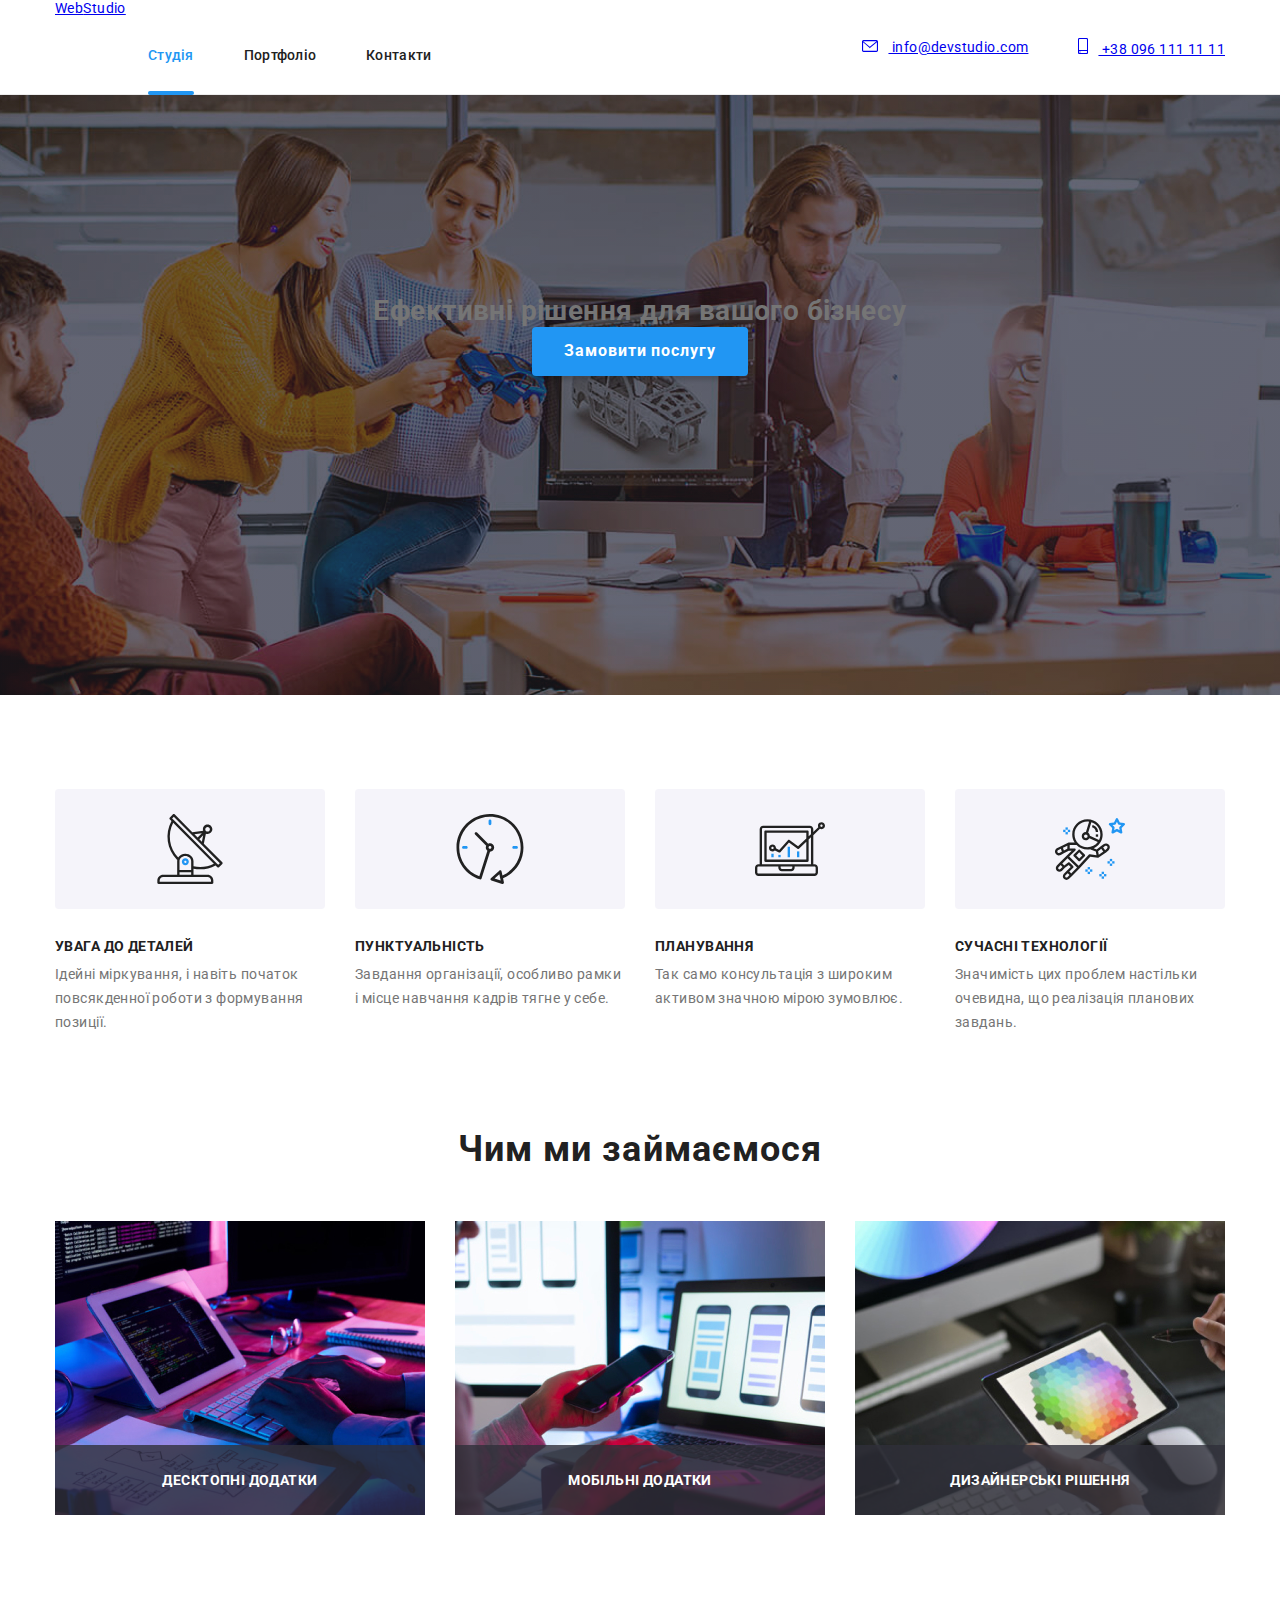
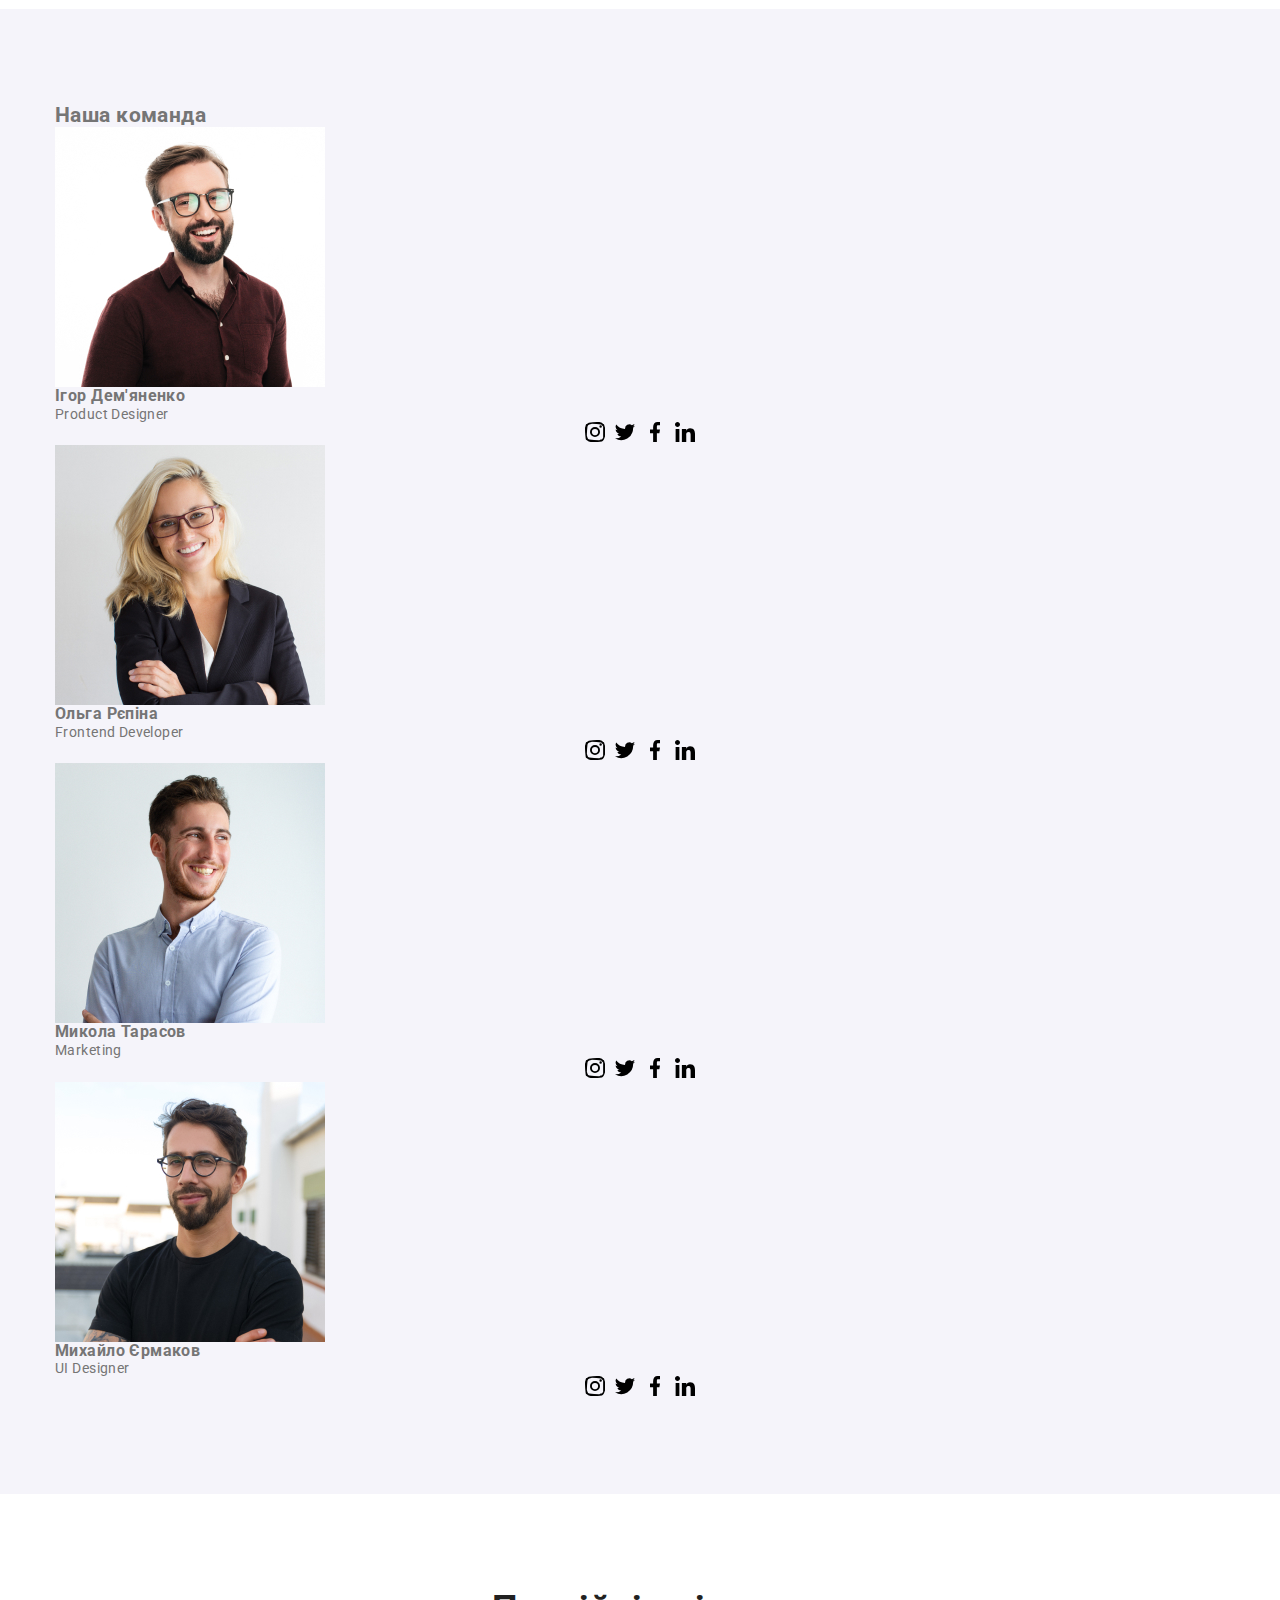
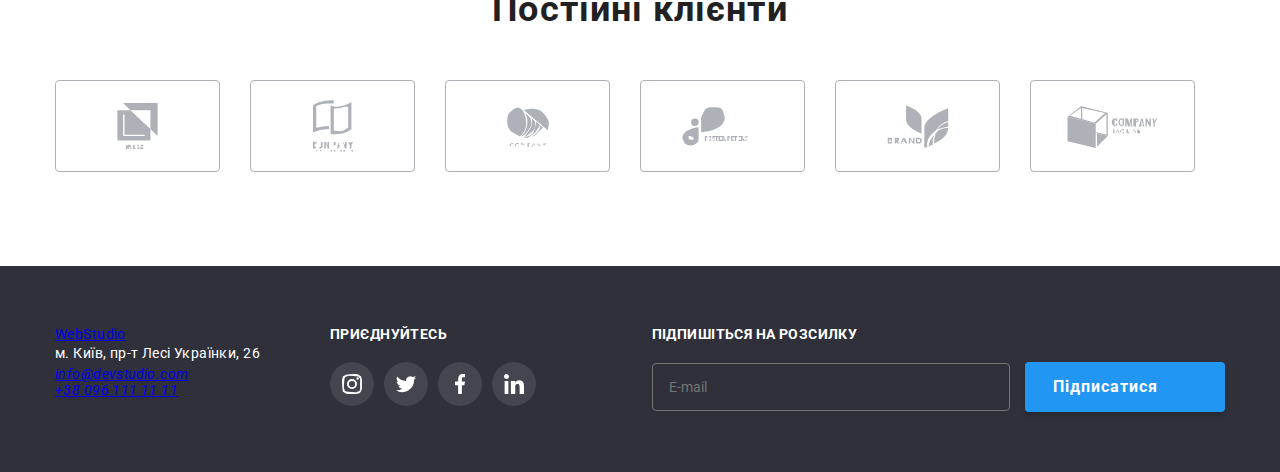
==== commit 78081086: "Update index.html" ====
--- a/index.html
+++ b/index.html
@@ -21,8 +21,8 @@
     <!-- Шапка сторінки -->
     <header class="header">
       <div class="container">
-        <nav class="header-container">
-          <a class="logo" href="index.html"><span>Web</span>Studio</a>
+        <nav class="header__container">
+          <a class="header__logo" href="index.html"><span>Web</span>Studio</a>
 
           <ul class="site-nav list">
             <li>
@@ -38,7 +38,7 @@
         </nav>
         <ul class="address-nav">
           <li class="address item">
-            <a class="address-link" href="mailto:info@devstudio.com">
+            <a class="address__link" href="mailto:info@devstudio.com">
               <svg class="icon" width="16" height="12">
                 <use href="./images/symbol-defs.svg#envelope">
                   <svg viewBox="0 0 16 12" xmlns="http://www.w3.org/2000/svg">
@@ -52,12 +52,10 @@
             >
           </li>
           <li class="address item">
-            <a class="address-link" href="tel:+380961111111">
+            <a class="address__link" href="tel:+380961111111">
               <svg class="icon" width="10" height="16">
                 <use href="./images/symbol-defs.svg#smartphone">
-                  <svg
-                    width="10"
-                    height="16"
+                  <svg width="10" height="16"
                     viewBox="0 0 10 16"
                     xmlns="http://www.w3.org/2000/svg"
                   >
@@ -81,7 +79,7 @@
     <main>
       <section class="hero overlay">
         <div class="container">
-          <h1 class="hero-title">Ефективні рішення для вашого бізнесу</h1>
+          <h1 class="hero__title">Ефективні рішення для вашого бізнесу</h1>
           <button class="btn" type="button" data-modal-open>
             Замовити послугу
           </button>
@@ -100,11 +98,11 @@
                 </svg>
               </button>
               <form class="form">
-                <h2 class="form-title">
+                <p class="form__title">
                   Залиште свої дані, ми вам передзвонимо
-                </h2>
-
-                <div class="form-field">
+                </p>
+
+                <div class="form__field">
                   <label class="register-field" for="name">
                     <p class="register-text">Імʼя</p>
                     <input
@@ -112,6 +110,7 @@
                       type="text"
                       name="username"
                       id="name"
+                      required
                     />
                     <svg class="register-form-icon" width="12" height="12">
                       <use href="./images/icons.svg#person-icon"></use>
@@ -119,7 +118,7 @@
                   </label>
                 </div>
 
-                <div class="form-field">
+                <div class="form__field">
                   <label for="tel">
                     <p class="register-text">Телефон</p>
                     <input
@@ -127,6 +126,7 @@
                       type="tel"
                       name="tel"
                       id="tel"
+                      required
                     />
 
                     <svg class="register-form-icon" width="13" height="13">
@@ -135,7 +135,7 @@
                   </label>
                 </div>
 
-                <div class="form-field">
+                <div class="form__field">
                   <label for="mail">
                     <p class="register-text">Пошта</p>
                     <input
@@ -143,6 +143,7 @@
                       type="email"
                       name="mail"
                       id="mail"
+                      required
                     />
 
                     <svg class="register-form-icon" width="15" height="12">
@@ -151,7 +152,7 @@
                   </label>
                 </div>
 
-                <div class="form-field">
+                <div class="form__field comment-field">
                   <label for="comment">
                     <p class="register-text">Коментар</p>
                     <textarea
@@ -166,28 +167,22 @@
 
                 <label class="policy" for="policy">
                   <input
-                    class="register-form-checkbox is-hidden"
+                    class="register-form-checkbox"
                     type="checkbox"
                     name="policy"
                     value=""
                     id="policy"
+                    required
                   />
-                  <svg width="16" height="15">
-                    <use
-                      class="icon-checked"
-                      href="./images/symbol-defs.svg#checked-icon"
-                    ></use>
-                    <use class="icon-unchecked" href=""></use>
-                  </svg>
+                  <span class="icon-checked"></span>
+
                   Погоджуюся з розсилкою та приймаю<a
                     class="policy-link"
-                    href=""
-                  >
-                    Умови договору</a
-                  >
+                    href="">
+                     Умови договору</a>
                 </label>
 
-                <button class="form-button" type="submit">Відправити</button>
+                <button class="form__button" type="submit">Відправити</button>
               </form>
             </div>
           </div>
@@ -251,27 +246,27 @@
 
       <section class="team">
         <div class="container">
-          <h2 class="team-title">Наша команда</h2>
-          <ul class="team-members list">
-            <li class="team-card">
+          <h2 class="team__title">Наша команда</h2>
+          <ul class="team__members list">
+            <li class="team__card">
               <img
                 src="./images/product-designer.jpg"
                 alt="Team Member #1"
                 width="270"
               />
-              <div class="team-description">
-                <h3 class="team-member">Ігор Дем'яненко</h3>
-                <p class="team-member-description">Product Designer</p>
+              <div class="team__description">
+                <h3 class="team__description--name">Ігор Дем'яненко</h3>
+                <p class="team__description--job">Product Designer</p>
                 <ul class="socials list">
-                  <li class="socials-item">
-                    <a
-                      class="socials-link"
+                  <li class="socials__item">
+                    <a
+                      class="socials__link"
                       href="https://www.instagram.com/"
                       target="_blank"
                       rel="noopener noreferrer"
                       aria-label="Instagram"
                     >
-                      <svg class="socials-icon" width="20" height="20">
+                      <svg class="socials__icon" width="20" height="20">
                         <use href="./images/symbol-defs.svg#instagram">
                           <svg
                             width="20"
@@ -302,13 +297,13 @@
                   </li>
                   <li>
                     <a
-                      class="socials-link"
+                      class="socials__link"
                       href="https://twitter.com/home"
                       target="_blank"
                       rel="noopener noreferrer"
                       aria-label="Twitter"
                     >
-                      <svg class="socials-icon" width="20" height="20">
+                      <svg class="socials__icon" width="20" height="20">
                         <use href="./images/symbol-defs.svg#twitter">
                           <svg
                             width="20"
@@ -333,13 +328,13 @@
                   </li>
                   <li>
                     <a
-                      class="socials-link"
+                      class="socials__link"
                       href="https://www.facebook.com/"
                       target="_blank"
                       rel="noopener noreferrer"
                       aria-label="Facebook"
                     >
-                      <svg class="socials-icon" width="20" height="20">
+                      <svg class="socials__icon" width="20" height="20">
                         <use href="./images/symbol-defs.svg#facebook">
                           <svg
                             width="20"
@@ -364,13 +359,13 @@
                   </li>
                   <li>
                     <a
-                      class="socials-link"
+                      class="socials__link"
                       href="https://www.linkedin.com/"
                       target="_blank"
                       rel="noopener noreferrer"
                       aria-label="Linkedin"
                     >
-                      <svg class="socials-icon" width="20" height="20">
+                      <svg class="socials__icon" width="20" height="20">
                         <use href="./images/symbol-defs.svg#linkedin">
                           <svg
                             width="20"
@@ -402,25 +397,25 @@
                 </ul>
               </div>
             </li>
-            <li class="team-card">
+            <li class="team__card">
               <img
                 src="./images/frontend-developer.jpg"
                 alt="Team Member #2"
                 width="270"
               />
-              <div class="team-description">
-                <h3 class="team-member">Ольга Рєпіна</h3>
-                <p class="team-member-description">Frontend Developer</p>
+              <div class="team__description">
+                <h3 class="team__description--name">Ольга Рєпіна</h3>
+                <p class="team__description--job">Frontend Developer</p>
                 <ul class="socials list">
-                  <li class="socials-item">
-                    <a
-                      class="socials-link"
+                  <li class="socials__item">
+                    <a
+                      class="socials__link"
                       href="https://www.instagram.com/"
                       target="_blank"
                       rel="noopener noreferrer"
                       aria-label="Instagram"
                     >
-                      <svg class="socials-icon" width="20" height="20">
+                      <svg class="socials__icon" width="20" height="20">
                         <use href="./images/symbol-defs.svg#instagram">
                           <svg
                             width="20"
@@ -451,13 +446,13 @@
                   </li>
                   <li>
                     <a
-                      class="socials-link"
+                      class="socials__link"
                       href="https://twitter.com/home"
                       target="_blank"
                       rel="noopener noreferrer"
                       aria-label="Twitter"
                     >
-                      <svg class="socials-icon" width="20" height="20">
+                      <svg class="socials__icon" width="20" height="20">
                         <use href="./images/symbol-defs.svg#twitter">
                           <svg
                             width="20"
@@ -482,13 +477,13 @@
                   </li>
                   <li>
                     <a
-                      class="socials-link"
+                      class="socials__link"
                       href="https://www.facebook.com/"
                       target="_blank"
                       rel="noopener noreferrer"
                       aria-label="Facebook"
                     >
-                      <svg class="socials-icon" width="20" height="20">
+                      <svg class="socials__icon" width="20" height="20">
                         <use href="./images/symbol-defs.svg#facebook">
                           <svg
                             width="20"
@@ -513,13 +508,13 @@
                   </li>
                   <li>
                     <a
-                      class="socials-link"
+                      class="socials__link"
                       href="https://www.linkedin.com/"
                       target="_blank"
                       rel="noopener noreferrer"
                       aria-label="Linkedin"
                     >
-                      <svg class="socials-icon" width="20" height="20">
+                      <svg class="socials__icon" width="20" height="20">
                         <use href="./images/symbol-defs.svg#linkedin">
                           <svg
                             width="20"
@@ -551,25 +546,25 @@
                 </ul>
               </div>
             </li>
-            <li class="team-card">
+            <li class="team__card">
               <img
                 src="./images/marketing.jpg"
                 alt="Team Member #3"
                 width="270"
               />
-              <div class="team-description">
-                <h3 class="team-member">Микола Тарасов</h3>
-                <p class="team-member-description">Marketing</p>
+              <div class="team__description">
+                <h3 class="team__description--name">Микола Тарасов</h3>
+                <p class="team__description--job">Marketing</p>
                 <ul class="socials list">
-                  <li class="socials-item">
-                    <a
-                      class="socials-link"
+                  <li class="socials__item">
+                    <a
+                      class="socials__link"
                       href="https://www.instagram.com/"
                       target="_blank"
                       rel="noopener noreferrer"
                       aria-label="Instagram"
                     >
-                      <svg class="socials-icon" width="20" height="20">
+                      <svg class="socials__icon" width="20" height="20">
                         <use href="./images/symbol-defs.svg#instagram">
                           <svg
                             width="20"
@@ -600,13 +595,13 @@
                   </li>
                   <li>
                     <a
-                      class="socials-link"
+                      class="socials__link"
                       href="https://twitter.com/home"
                       target="_blank"
                       rel="noopener noreferrer"
                       aria-label="Twitter"
                     >
-                      <svg class="socials-icon" width="20" height="20">
+                      <svg class="socials__icon" width="20" height="20">
                         <use href="./images/symbol-defs.svg#twitter">
                           <svg
                             width="20"
@@ -631,13 +626,13 @@
                   </li>
                   <li>
                     <a
-                      class="socials-link"
+                      class="socials__link"
                       href="https://www.facebook.com/"
                       target="_blank"
                       rel="noopener noreferrer"
                       aria-label="Facebook"
                     >
-                      <svg class="socials-icon" width="20" height="20">
+                      <svg class="socials__icon" width="20" height="20">
                         <use href="./images/symbol-defs.svg#facebook">
                           <svg
                             width="20"
@@ -662,13 +657,13 @@
                   </li>
                   <li>
                     <a
-                      class="socials-link"
+                      class="socials__link"
                       href="https://www.linkedin.com/"
                       target="_blank"
                       rel="noopener noreferrer"
                       aria-label="Linkedin"
                     >
-                      <svg class="socials-icon" width="20" height="20">
+                      <svg class="socials__icon" width="20" height="20">
                         <use href="./images/symbol-defs.svg#linkedin">
                           <svg
                             width="20"
@@ -700,25 +695,25 @@
                 </ul>
               </div>
             </li>
-            <li class="team-card">
+            <li class="team__card">
               <img
                 src="./images/ui-designer.jpg"
                 alt="Team Member #4"
                 width="270"
               />
-              <div class="team-description">
-                <h3 class="team-member">Михайло Єрмаков</h3>
-                <p class="team-member-description">UI Designer</p>
+              <div class="team__description">
+                <h3 class="team__description--name">Михайло Єрмаков</h3>
+                <p class="team__description--job">UI Designer</p>
                 <ul class="socials list">
-                  <li class="socials-item">
-                    <a
-                      class="socials-link"
+                  <li class="socials__item">
+                    <a
+                      class="socials__link"
                       href="https://www.instagram.com/"
                       target="_blank"
                       rel="noopener noreferrer"
                       aria-label="Instagram"
                     >
-                      <svg class="socials-icon" width="20" height="20">
+                      <svg class="socials__icon" width="20" height="20">
                         <use href="./images/symbol-defs.svg#instagram">
                           <svg
                             width="20"
@@ -749,13 +744,13 @@
                   </li>
                   <li>
                     <a
-                      class="socials-link"
+                      class="socials__link"
                       href="https://twitter.com/home"
                       target="_blank"
                       rel="noopener noreferrer"
                       aria-label="Twitter"
                     >
-                      <svg class="socials-icon" width="20" height="20">
+                      <svg class="socials__icon" width="20" height="20">
                         <use href="./images/symbol-defs.svg#twitter">
                           <svg
                             width="20"
@@ -780,13 +775,13 @@
                   </li>
                   <li>
                     <a
-                      class="socials-link"
+                      class="socials__link"
                       href="https://www.facebook.com/"
                       target="_blank"
                       rel="noopener noreferrer"
                       aria-label="Facebook"
                     >
-                      <svg class="socials-icon" width="20" height="20">
+                      <svg class="socials__icon" width="20" height="20">
                         <use href="./images/symbol-defs.svg#facebook">
                           <svg
                             width="20"
@@ -811,13 +806,13 @@
                   </li>
                   <li>
                     <a
-                      class="socials-link"
+                      class="socials__link"
                       href="https://www.linkedin.com/"
                       target="_blank"
                       rel="noopener noreferrer"
                       aria-label="Linkedin"
                     >
-                      <svg class="socials-icon" width="20" height="20">
+                      <svg class="socials__icon" width="20" height="20">
                         <use href="./images/symbol-defs.svg#linkedin">
                           <svg
                             width="20"
@@ -1191,8 +1186,8 @@
     <footer class="footer">
       <div class="container footer-container">
         <div>
-          <a class="footer-logo" href="index.html"><span>Web</span>Studio</a>
-          <address class="footer-address">
+          <a class="footer__logo" href="index.html"><span>Web</span>Studio</a>
+          <address class="footer__address">
             <ul class="list">
               <li class="address address-map">
                 <a
@@ -1204,13 +1199,13 @@
               </li>
               <li>
                 <a
-                  class="address-link footer-address"
+                  class="address__link footer__address"
                   href="mailto:info@devstudio.com"
                   >info@devstudio.com</a
                 >
               </li>
               <li>
-                <a class="address-link footer-address" href="tel:+380961111111"
+                <a class="address__link footer__address" href="tel:+380961111111"
                   >+38 096 111 11 11</a
                 >
               </li>
@@ -1361,7 +1356,7 @@
 
         <div class="footer-policy">
           <h3 class="footer-policy-title">Підпишіться на розсилку</h3>
-          <div class="footer-policy-box">
+          <form class="footer-policy-box">
             <label for="email">
               <input type="email" id="email" placeholder="E-mail" />
 
@@ -1378,11 +1373,12 @@
                 </svg>
               </button>
             </label>
-          </div>
+          </form>
         </div>
       </div>
     </footer>
 
     <script src="./js/modal.js"></script>
+    <script src="./js/console.js"></script>
   </body>
 </html>
--- a/css/styles.css
+++ b/css/styles.css
@@ -392,6 +392,7 @@
   padding-left: 41px;
   border: 1px solid rgba(33, 33, 33, 0.2);
   border-radius: 4px;
+  outline: transparent;
 }
 
 .register-field:hover {
@@ -416,7 +417,7 @@
   position: absolute;
   bottom: 13px;
   left: 14px;
-  width: 18px; 
+  width: 18px;
   transition: fill 250ms var(--timing-function);
 }
 
@@ -426,6 +427,10 @@
 
 .register-text {
   margin-bottom: 4px;
+}
+
+.comment-field {
+  margin-bottom: 20px;
 }
 
 .comment {
@@ -434,20 +439,6 @@
   padding: 12px 16px;
 }
 
-/* .icon-checked{
-  opacity: 0;
-  transition: opacity 250ms var(--timing-function);
-}
-.icon-unchecked{
-  transition: opacity 250ms var(--timing-function);
-}
-.register-form-checkbox:checked + .register-form-icons .icon-checked{
-  opacity: 1;
-}
-.register-form-checkbox:checked + .register-form-icons .icon-unchecked{
-  opacity: 0;
-} */
-
 .policy-text {
   display: flex;
   position: relative;
@@ -461,7 +452,10 @@
 }
 
 .policy {
-  line-height: calc(24 / 14); 
+  display: flex;
+  align-items: center;
+  justify-content: center;
+  line-height: calc(24 / 14);
 }
 
 .policy-text label {
@@ -475,6 +469,44 @@
 
 .policy-link {
   color: var(--accent-color);
+}
+
+.register-form-checkbox {
+  -webkit-appearance: none;
+  -moz-appearance: none;
+  appearance: none;
+
+  position: absolute;
+  width: 1px;
+  height: 1px;
+  margin: -1px;
+  border: 0;
+  padding: 0;
+  white-space: nowrap;
+  clip-path: inset(100%);
+  clip: rect(0 0 0 0);
+  overflow: hidden;
+}
+
+.icon-checked {
+  display: inline-block;
+  width: 16px;
+  height: 15px;
+  margin-right: 8px;
+
+  border: 2px solid var(--link-color);
+  border-radius: 2px;
+}
+
+.register-form-checkbox:checked + .icon-checked {
+  border-color: var(--accent-color);
+  background-color: var(--accent-color);
+  background-image: url(../images/checked.svg);
+  background-size: contain;
+  background-position: center;
+  background-origin: border-box;
+
+  transition: border 250ms var(--timing-function);
 }
 
 .form-button {
@@ -485,7 +517,7 @@
   border-radius: 4px;
   padding: 10px 52px;
   margin: 0 auto;
-  margin-top: 20px;
+  margin-top: 30px;
 
   font-weight: 700;
   font-size: 16px;
@@ -508,7 +540,12 @@
   padding: 12px 16px;
   border: 1px solid rgba(33, 33, 33, 0.2);
   border-radius: 4px;
-  cursor: pointer;
+  outline: transparent;
+}
+
+textarea:hover {
+  border-color: var(--accent-color);
+  transition: border 250ms var(--timing-function);
 }
 
 .visually-hidden {
@@ -1000,9 +1037,7 @@
 }
 
 .footer-policy {
-  display: block;
-  margin: 0;
-  margin-left: 50px;
+  margin-left: auto;
 }
 
 .footer-policy-title {
@@ -1018,17 +1053,18 @@
   display: inline-flex;
   align-items: center;
   align-self: center;
+  margin-top: 20px;
 }
 
 .footer-policy input {
   width: 358px;
-  margin-top: 20px;
   margin-right: 12px;
   padding: 15px 16px;
 
   border: 1px solid var(--primary-text-color);
   background-color: var(--hero-background-color);
   border-radius: 4px;
+  color: var(--main-background-color);
 }
 
 .footer-button {
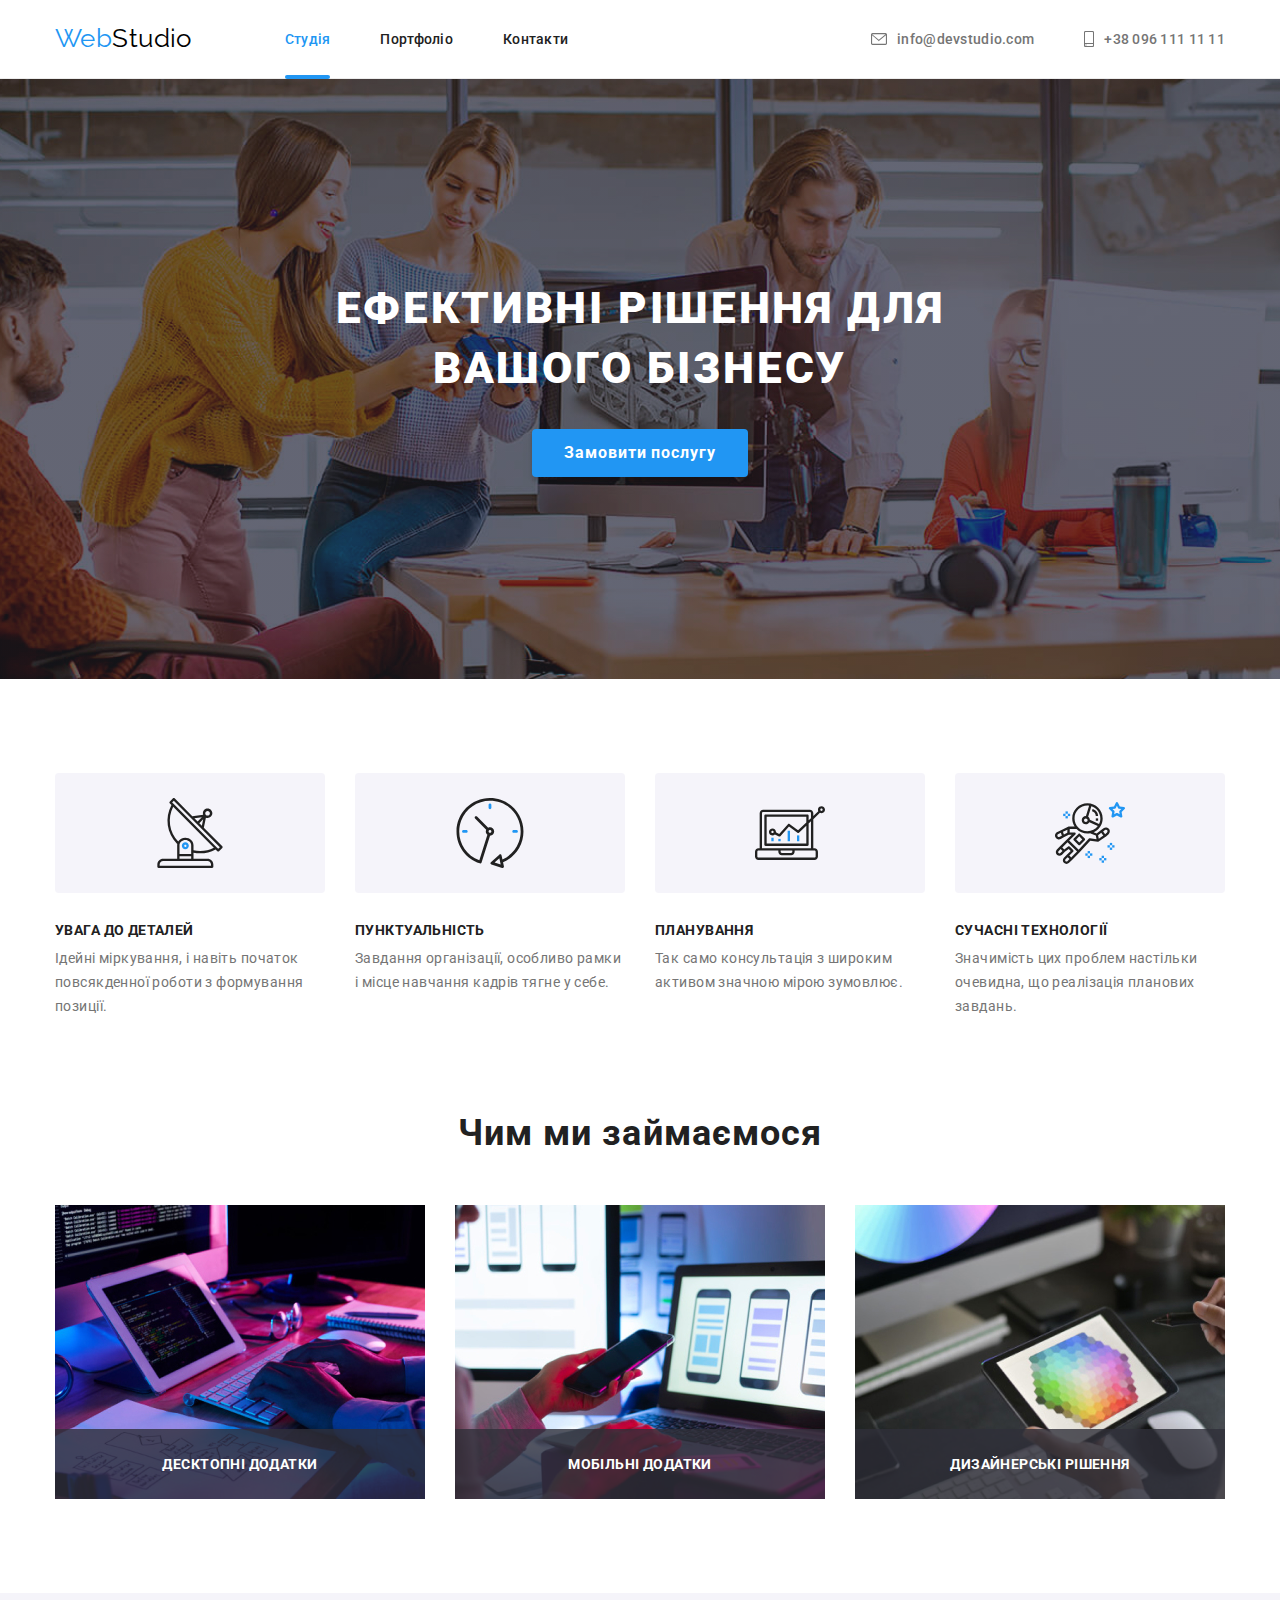
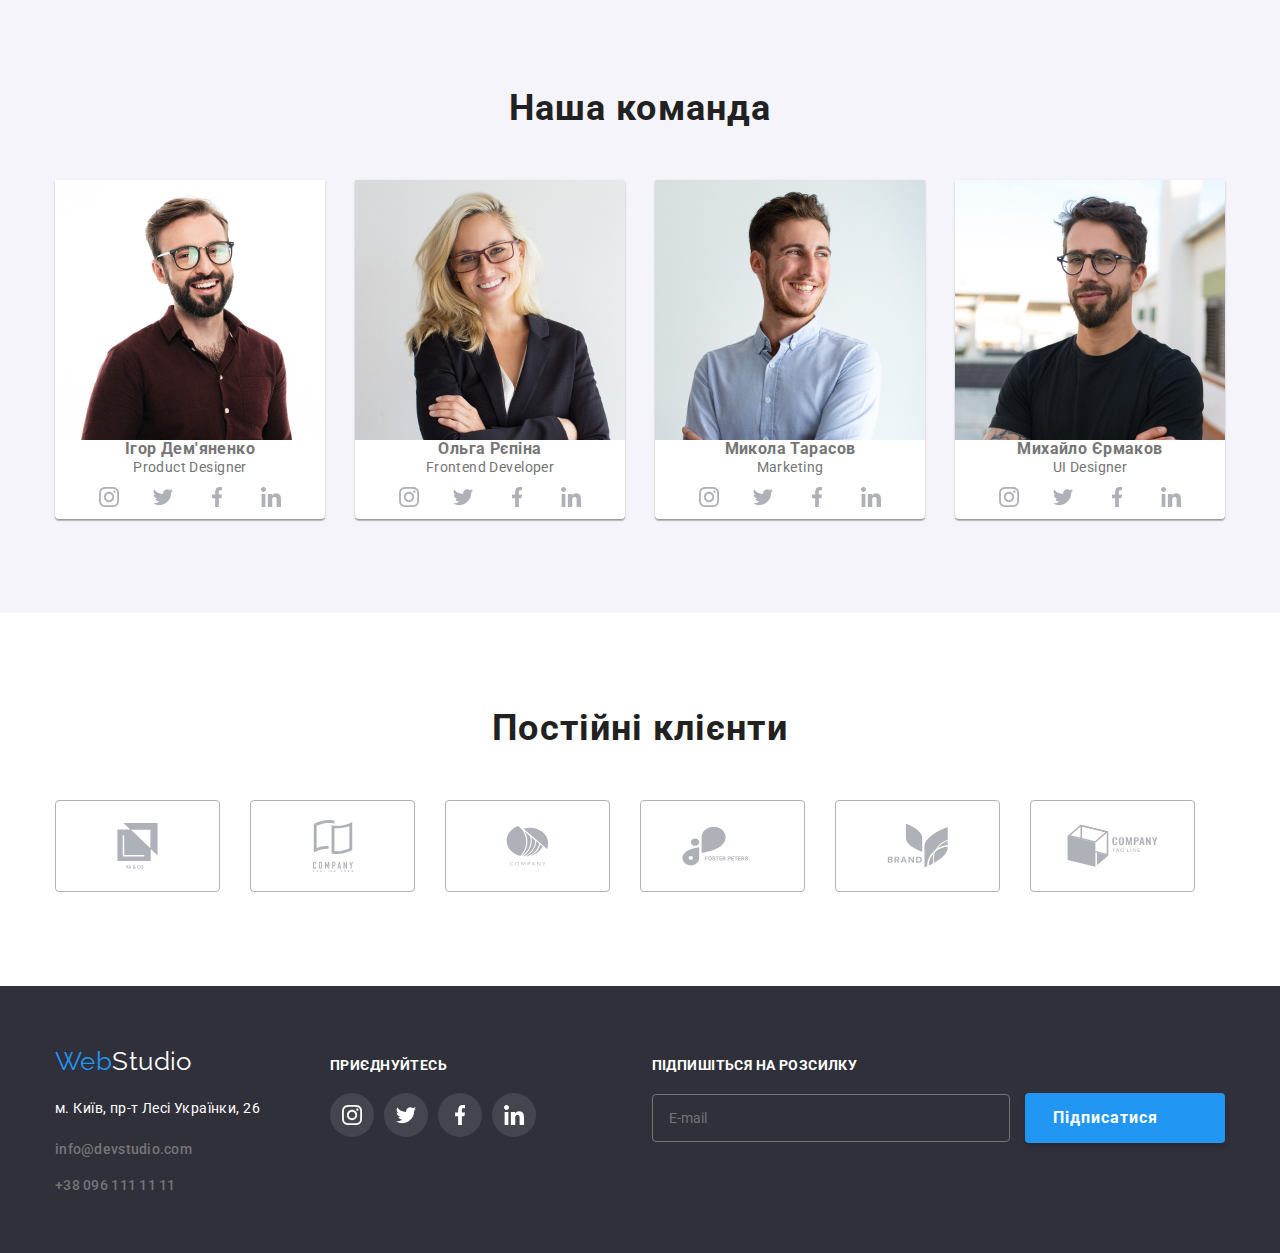
==== commit eada21c3: "Update index.html" ====
--- a/index.html
+++ b/index.html
@@ -1,1246 +1,226 @@
 <!DOCTYPE html>
 <html lang="en">
-  <head>
-    <meta charset="UTF-8" />
-    <meta http-equiv="X-UA-Compatible" content="IE=edge" />
-    <meta name="viewport" content="width=device-width, initial-scale=1.0" />
-    <title>WebStudio</title>
-    <link rel="preconnect" href="https://fonts.googleapis.com" />
-    <link rel="preconnect" href="https://fonts.gstatic.com" crossorigin />
-    <link
-      href="https://fonts.googleapis.com/css2?family=Raleway:wght@700&family=Roboto:wght@400;500;700;900&display=swap"
-      rel="stylesheet"
-    />
-    <link
-      rel="stylesheet"
-      href="https://cdnjs.cloudflare.com/ajax/libs/modern-normalize/1.1.0/modern-normalize.min.css"
-    />
-    <link rel="stylesheet" href="./css/styles.css" />
-  </head>
-  <body>
-    <!-- Шапка сторінки -->
-    <header class="header">
+
+
+<head>
+  <meta charset="UTF-8" />
+  <meta http-equiv="X-UA-Compatible" content="IE=edge" />
+  <meta name="viewport" content="width=device-width, initial-scale=1.0" />
+  <title>WebStudio</title>
+  <link rel="preconnect" href="https://fonts.googleapis.com" />
+  <link rel="preconnect" href="https://fonts.gstatic.com" crossorigin />
+  <link href="https://fonts.googleapis.com/css2?family=Raleway:wght@700&family=Roboto:wght@400;500;700;900&display=swap"
+    rel="stylesheet" />
+  <link rel="stylesheet"
+    href="https://cdnjs.cloudflare.com/ajax/libs/modern-normalize/1.1.0/modern-normalize.min.css" />
+  <link rel="stylesheet" href="./css/styles.css" />
+</head>
+
+<body>
+  <!-- Шапка сторінки -->
+  <header class="header">
+    <div class="container">
+      <nav class="header__container">
+        <a class="header__logo" href="index.html"><span>Web</span>Studio</a>
+
+        <ul class="site-nav list">
+          <li>
+            <a class="link nav-link current nav-link-active" href="index.html">Студія</a>
+          </li>
+          <li>
+            <a class="link nav-link" href="portfolio.html">Портфоліо</a>
+          </li>
+          <li><a class="link nav-link" href="">Контакти</a></li>
+        </ul>
+      </nav>
+      <ul class="address-nav">
+        <li class="address item">
+          <a class="address__link" href="mailto:info@devstudio.com">
+            <svg class="icon" width="16" height="12">
+              <use href="./images/symbol-defs.svg#envelope">
+                <svg viewBox="0 0 16 12" xmlns="http://www.w3.org/2000/svg">
+                  <path
+                    d="M14.5 0H1.50001C0.672854 0 0 0.672853 0 1.50001V10.5C0 11.3271 0.672854 12 1.50001 12H14.5C15.3271 12 16 11.3271 16 10.5V1.50001C16 0.672853 15.3271 0 14.5 0ZM14.5 0.999994C14.5679 0.999994 14.6325 1.01409 14.6916 1.0387L8 6.83838L1.30833 1.0387C1.36742 1.01412 1.43204 0.999994 1.49998 0.999994H14.5ZM14.5 11H1.50001C1.22414 11 0.999996 10.7759 0.999996 10.5V2.09521L7.67236 7.87792C7.76661 7.95944 7.8833 7.99999 8 7.99999C8.1167 7.99999 8.23339 7.95948 8.32764 7.87792L15 2.09521V10.5C15 10.7759 14.7759 11 14.5 11Z" />
+                </svg>
+              </use>
+            </svg>
+            info@devstudio.com</a>
+        </li>
+        <li class="address item">
+          <a class="address__link" href="tel:+380961111111">
+            <svg class="icon" width="10" height="16">
+              <use href="./images/symbol-defs.svg#smartphone">
+                <svg width="10" height="16" viewBox="0 0 10 16" xmlns="http://www.w3.org/2000/svg">
+                  <path
+                    d="M8.5 0H1.5C0.672848 0 0 0.672848 0 1.5V14.5C0 15.3272 0.672848 16 1.5 16H8.5C9.32715 16 10 15.3272 10 14.5V1.5C10 0.672848 9.32715 0 8.5 0ZM1.5 1H8.5C8.77588 1 9 1.22412 9 1.5V12H1V1.5C1 1.22412 1.22412 1 1.5 1ZM8.5 15H1.5C1.22412 15 1 14.7759 1 14.5V13H9V14.5C9 14.7759 8.77588 15 8.5 15Z" />
+                  <path
+                    d="M2.35355 13.7389C2.54882 13.9213 2.54882 14.2169 2.35355 14.3992C2.15828 14.5816 1.84172 14.5816 1.64645 14.3992C1.45118 14.2169 1.45118 13.9213 1.64645 13.7389C1.84172 13.5566 2.15828 13.5566 2.35355 13.7389Z" />
+                </svg>
+              </use>
+            </svg>
+            +38 096 111 11 11</a>
+        </li>
+      </ul>
+    </div>
+  </header>
+
+  <!-- Унікальний контент сторінки -->
+  <main>
+    <section class="hero overlay">
       <div class="container">
-        <nav class="header__container">
-          <a class="header__logo" href="index.html"><span>Web</span>Studio</a>
-
-          <ul class="site-nav list">
-            <li>
-              <a class="link nav-link current nav-link-active" href="index.html"
-                >Студія</a
-              >
-            </li>
-            <li>
-              <a class="link nav-link" href="portfolio.html">Портфоліо</a>
-            </li>
-            <li><a class="link nav-link" href="">Контакти</a></li>
-          </ul>
-        </nav>
-        <ul class="address-nav">
-          <li class="address item">
-            <a class="address__link" href="mailto:info@devstudio.com">
-              <svg class="icon" width="16" height="12">
-                <use href="./images/symbol-defs.svg#envelope">
-                  <svg viewBox="0 0 16 12" xmlns="http://www.w3.org/2000/svg">
+        <h1 class="hero__title">Ефективні рішення для вашого бізнесу</h1>
+        <button class="btn" type="button" data-modal-open>
+          Замовити послугу
+        </button>
+        <!-- Модальне вікно -->
+        <div class="backdrop is-hidden" data-modal>
+          <div class="modal">
+            <button class="modal-button" type="button" data-modal-close>
+              <svg width="11" height="11">
+                <use href="./images/symbol-defs.svg#icon-x">
+                  <svg viewBox="0 0 11 11" xmlns="http://www.w3.org/2000/svg">
                     <path
-                      d="M14.5 0H1.50001C0.672854 0 0 0.672853 0 1.50001V10.5C0 11.3271 0.672854 12 1.50001 12H14.5C15.3271 12 16 11.3271 16 10.5V1.50001C16 0.672853 15.3271 0 14.5 0ZM14.5 0.999994C14.5679 0.999994 14.6325 1.01409 14.6916 1.0387L8 6.83838L1.30833 1.0387C1.36742 1.01412 1.43204 0.999994 1.49998 0.999994H14.5ZM14.5 11H1.50001C1.22414 11 0.999996 10.7759 0.999996 10.5V2.09521L7.67236 7.87792C7.76661 7.95944 7.8833 7.99999 8 7.99999C8.1167 7.99999 8.23339 7.95948 8.32764 7.87792L15 2.09521V10.5C15 10.7759 14.7759 11 14.5 11Z"
-                    />
+                      d="M11 1.10786L9.89214 0L5.5 4.39214L1.10786 0L0 1.10786L4.39214 5.5L0 9.89214L1.10786 11L5.5 6.60786L9.89214 11L11 9.89214L6.60786 5.5L11 1.10786Z" />
                   </svg>
                 </use>
               </svg>
-              info@devstudio.com</a
-            >
-          </li>
-          <li class="address item">
-            <a class="address__link" href="tel:+380961111111">
-              <svg class="icon" width="10" height="16">
-                <use href="./images/symbol-defs.svg#smartphone">
-                  <svg width="10" height="16"
-                    viewBox="0 0 10 16"
-                    xmlns="http://www.w3.org/2000/svg"
-                  >
-                    <path
-                      d="M8.5 0H1.5C0.672848 0 0 0.672848 0 1.5V14.5C0 15.3272 0.672848 16 1.5 16H8.5C9.32715 16 10 15.3272 10 14.5V1.5C10 0.672848 9.32715 0 8.5 0ZM1.5 1H8.5C8.77588 1 9 1.22412 9 1.5V12H1V1.5C1 1.22412 1.22412 1 1.5 1ZM8.5 15H1.5C1.22412 15 1 14.7759 1 14.5V13H9V14.5C9 14.7759 8.77588 15 8.5 15Z"
-                    />
-                    <path
-                      d="M2.35355 13.7389C2.54882 13.9213 2.54882 14.2169 2.35355 14.3992C2.15828 14.5816 1.84172 14.5816 1.64645 14.3992C1.45118 14.2169 1.45118 13.9213 1.64645 13.7389C1.84172 13.5566 2.15828 13.5566 2.35355 13.7389Z"
-                    />
+            </button>
+            <form class="form">
+              <p class="form__title">
+                Залиште свої дані, ми вам передзвонимо
+              </p>
+
+              <div class="form__field">
+                <label class="register-field" for="name">
+                  <p class="register-text">Імʼя</p>
+                  <input class="register-form-input" type="text" name="username" id="name" required />
+                  <svg class="register-form-icon" width="12" height="12">
+                    <use href="./images/icons.svg#person-icon"></use>
                   </svg>
-                </use>
-              </svg>
-              +38 096 111 11 11</a
-            >
+                </label>
+              </div>
+
+              <div class="form__field">
+                <label for="tel">
+                  <p class="register-text">Телефон</p>
+                  <input class="register-form-input" type="tel" name="tel" id="tel" required />
+
+                  <svg class="register-form-icon" width="13" height="13">
+                    <use href="./images/icons.svg#phone-icon"></use>
+                  </svg>
+                </label>
+              </div>
+
+              <div class="form__field">
+                <label for="mail">
+                  <p class="register-text">Пошта</p>
+                  <input class="register-form-input" type="email" name="mail" id="mail" required />
+
+                  <svg class="register-form-icon" width="15" height="12">
+                    <use href="./images/icons.svg#email-icon"></use>
+                  </svg>
+                </label>
+              </div>
+
+              <div class="form__field comment-field">
+                <label for="comment">
+                  <p class="register-text">Коментар</p>
+                  <textarea class="comment" name="comment" rows="5" id="comment" placeholder="Введіть текст"></textarea>
+                </label>
+              </div>
+
+              <label class="policy" for="policy">
+                <input class="register-form-checkbox" type="checkbox" name="policy" value="" id="policy" required />
+                <span class="icon-checked"></span>
+
+                Погоджуюся з розсилкою та приймаю<a class="policy-link" href="">
+                  Умови договору</a>
+              </label>
+
+              <button class="form__button" type="submit">Відправити</button>
+            </form>
+          </div>
+        </div>
+      </div>
+    </section>
+
+    <section class="feature">
+      <div class="container">
+        <h2 class="visually-hidden">Переваги</h2>
+        <ul class="feature-list">
+          <li class="list-item antenna">
+            <h3 class="main-list-item">Увага до деталей</h3>
+            <p class="main-list-text">
+              Ідейні міркування, і навіть початок повсякденної роботи з
+              формування позиції.
+            </p>
+          </li>
+          <li class="list-item clock">
+            <h3 class="main-list-item">Пунктуальність</h3>
+            <p class="main-list-text">
+              Завдання організації, особливо рамки і місце навчання кадрів
+              тягне у себе.
+            </p>
+          </li>
+          <li class="list-item diagram">
+            <h3 class="main-list-item">Планування</h3>
+            <p class="main-list-text">
+              Так само консультація з широким активом значною мірою зумовлює.
+            </p>
+          </li>
+          <li class="list-item astronaut">
+            <h3 class="main-list-item">Сучасні Технології</h3>
+            <p class="main-list-text">
+              Значимість цих проблем настільки очевидна, що реалізація
+              планових завдань.
+            </p>
           </li>
         </ul>
       </div>
-    </header>
-
-    <!-- Унікальний контент сторінки -->
-    <main>
-      <section class="hero overlay">
-        <div class="container">
-          <h1 class="hero__title">Ефективні рішення для вашого бізнесу</h1>
-          <button class="btn" type="button" data-modal-open>
-            Замовити послугу
-          </button>
-          <!-- Модальне вікно -->
-          <div class="backdrop is-hidden" data-modal>
-            <div class="modal">
-              <button class="modal-button" type="button" data-modal-close>
-                <svg width="11" height="11">
-                  <use href="./images/symbol-defs.svg#icon-x">
-                    <svg viewBox="0 0 11 11" xmlns="http://www.w3.org/2000/svg">
-                      <path
-                        d="M11 1.10786L9.89214 0L5.5 4.39214L1.10786 0L0 1.10786L4.39214 5.5L0 9.89214L1.10786 11L5.5 6.60786L9.89214 11L11 9.89214L6.60786 5.5L11 1.10786Z"
-                      />
-                    </svg>
-                  </use>
-                </svg>
-              </button>
-              <form class="form">
-                <p class="form__title">
-                  Залиште свої дані, ми вам передзвонимо
-                </p>
-
-                <div class="form__field">
-                  <label class="register-field" for="name">
-                    <p class="register-text">Імʼя</p>
-                    <input
-                      class="register-form-input"
-                      type="text"
-                      name="username"
-                      id="name"
-                      required
-                    />
-                    <svg class="register-form-icon" width="12" height="12">
-                      <use href="./images/icons.svg#person-icon"></use>
-                    </svg>
-                  </label>
-                </div>
-
-                <div class="form__field">
-                  <label for="tel">
-                    <p class="register-text">Телефон</p>
-                    <input
-                      class="register-form-input"
-                      type="tel"
-                      name="tel"
-                      id="tel"
-                      required
-                    />
-
-                    <svg class="register-form-icon" width="13" height="13">
-                      <use href="./images/icons.svg#phone-icon"></use>
-                    </svg>
-                  </label>
-                </div>
-
-                <div class="form__field">
-                  <label for="mail">
-                    <p class="register-text">Пошта</p>
-                    <input
-                      class="register-form-input"
-                      type="email"
-                      name="mail"
-                      id="mail"
-                      required
-                    />
-
-                    <svg class="register-form-icon" width="15" height="12">
-                      <use href="./images/icons.svg#email-icon"></use>
-                    </svg>
-                  </label>
-                </div>
-
-                <div class="form__field comment-field">
-                  <label for="comment">
-                    <p class="register-text">Коментар</p>
-                    <textarea
-                      class="comment"
-                      name="comment"
-                      rows="5"
-                      id="comment"
-                      placeholder="Введіть текст"
-                    ></textarea>
-                  </label>
-                </div>
-
-                <label class="policy" for="policy">
-                  <input
-                    class="register-form-checkbox"
-                    type="checkbox"
-                    name="policy"
-                    value=""
-                    id="policy"
-                    required
-                  />
-                  <span class="icon-checked"></span>
-
-                  Погоджуюся з розсилкою та приймаю<a
-                    class="policy-link"
-                    href="">
-                     Умови договору</a>
-                </label>
-
-                <button class="form__button" type="submit">Відправити</button>
-              </form>
-            </div>
-          </div>
-        </div>
-      </section>
-
-      <section class="feature">
-        <div class="container">
-          <h2 class="visually-hidden">Переваги</h2>
-          <ul class="feature-list">
-            <li class="list-item antenna">
-              <h3 class="main-list-item">Увага до деталей</h3>
-              <p class="main-list-text">
-                Ідейні міркування, і навіть початок повсякденної роботи з
-                формування позиції.
-              </p>
-            </li>
-            <li class="list-item clock">
-              <h3 class="main-list-item">Пунктуальність</h3>
-              <p class="main-list-text">
-                Завдання організації, особливо рамки і місце навчання кадрів
-                тягне у себе.
-              </p>
-            </li>
-            <li class="list-item diagram">
-              <h3 class="main-list-item">Планування</h3>
-              <p class="main-list-text">
-                Так само консультація з широким активом значною мірою зумовлює.
-              </p>
-            </li>
-            <li class="list-item astronaut">
-              <h3 class="main-list-item">Сучасні Технології</h3>
-              <p class="main-list-text">
-                Значимість цих проблем настільки очевидна, що реалізація
-                планових завдань.
-              </p>
-            </li>
-          </ul>
-        </div>
-      </section>
-
-      <section class="images">
-        <div class="container">
-          <h2 class="pictures-title">Чим ми займаємося</h2>
-          <ul class="pictures">
-            <li class="pictures-item">
-              <img src="./images/photo1.jpg" alt="Work" width="370" />
-              <p class="pictures-text">Десктопні додатки</p>
-            </li>
-            <li class="pictures-item">
-              <img src="./images/photo2.jpg" alt="Work" width="370" />
-              <p class="pictures-text">Мобільні додатки</p>
-            </li>
-            <li class="pictures-item">
-              <img src="./images/photo3.jpg" alt="Work" width="370" />
-              <p class="pictures-text">Дизайнерські рішення</p>
-            </li>
-          </ul>
-        </div>
-      </section>
-
-      <section class="team">
-        <div class="container">
-          <h2 class="team__title">Наша команда</h2>
-          <ul class="team__members list">
-            <li class="team__card">
-              <img
-                src="./images/product-designer.jpg"
-                alt="Team Member #1"
-                width="270"
-              />
-              <div class="team__description">
-                <h3 class="team__description--name">Ігор Дем'яненко</h3>
-                <p class="team__description--job">Product Designer</p>
-                <ul class="socials list">
-                  <li class="socials__item">
-                    <a
-                      class="socials__link"
-                      href="https://www.instagram.com/"
-                      target="_blank"
-                      rel="noopener noreferrer"
-                      aria-label="Instagram"
-                    >
-                      <svg class="socials__icon" width="20" height="20">
-                        <use href="./images/symbol-defs.svg#instagram">
-                          <svg
-                            width="20"
-                            height="20"
-                            viewBox="0 0 20 20"
-                            xmlns="http://www.w3.org/2000/svg"
-                          >
-                            <g clip-path="url(#clip0_1_664)">
-                              <path
-                                d="M19.9804 5.88005C19.9336 4.81738 19.7617 4.0868 19.5156 3.45374C19.2616 2.78176 18.8709 2.18014 18.359 1.68002C17.8589 1.1721 17.2533 0.777435 16.5891 0.527447C15.9524 0.281274 15.2256 0.109427 14.163 0.0625732C13.0924 0.0117516 12.7525 0 10.0371 0C7.32173 0 6.98185 0.0117516 5.91521 0.0586052C4.85253 0.105459 4.12195 0.277459 3.48904 0.523479C2.81692 0.777435 2.2153 1.16814 1.71517 1.68002C1.20726 2.18014 0.812743 2.78573 0.562603 3.44992C0.31643 4.0868 0.144583 4.81341 0.0977294 5.87609C0.0469078 6.9467 0.0351562 7.28658 0.0351562 10.002C0.0351562 12.7173 0.0469078 13.0572 0.0937614 14.1239C0.140615 15.1865 0.312615 15.9171 0.558787 16.5502C0.812743 17.2221 1.20726 17.8238 1.71517 18.3239C2.2153 18.8318 2.82088 19.2265 3.48508 19.4765C4.12195 19.7226 4.84856 19.8945 5.91139 19.9413C6.97788 19.9883 7.31791 19.9999 10.0333 19.9999C12.7487 19.9999 13.0885 19.9883 14.1552 19.9413C15.2179 19.8945 15.9484 19.7226 16.5813 19.4765C17.9254 18.9568 18.9881 17.8941 19.5078 16.5502C19.7538 15.9133 19.9258 15.1865 19.9727 14.1239C20.0195 13.0572 20.0313 12.7173 20.0313 10.002C20.0313 7.28658 20.0273 6.9467 19.9804 5.88005ZM18.1794 14.0457C18.1364 15.0225 17.9723 15.5499 17.8356 15.9015C17.4995 16.7728 16.808 17.4643 15.9367 17.8004C15.5851 17.9372 15.0538 18.1012 14.0809 18.1441C13.026 18.1911 12.7096 18.2027 10.0411 18.2027C7.37255 18.2027 7.05221 18.1911 6.00113 18.1441C5.02438 18.1012 4.49693 17.9372 4.1453 17.8004C3.71171 17.6402 3.31704 17.3862 2.9967 17.0541C2.6646 16.7298 2.41065 16.3391 2.2504 15.9055C2.11365 15.5539 1.94959 15.0225 1.90671 14.0497C1.8597 12.9948 1.8481 12.6783 1.8481 10.0097C1.8481 7.34122 1.8597 7.02087 1.90671 5.96995C1.94959 4.99319 2.11365 4.46575 2.2504 4.11412C2.41065 3.68038 2.6646 3.28586 3.00067 2.96536C3.32483 2.63327 3.71553 2.37931 4.14927 2.21921C4.5009 2.08247 5.03231 1.9184 6.0051 1.87537C7.05999 1.82851 7.37652 1.81676 10.0449 1.81676C12.7174 1.81676 13.0337 1.82851 14.0848 1.87537C15.0616 1.9184 15.589 2.08247 15.9407 2.21921C16.3742 2.37931 16.7689 2.63327 17.0893 2.96536C17.4213 3.28967 17.6753 3.68038 17.8356 4.11412C17.9723 4.46575 18.1364 4.99701 18.1794 5.96995C18.2263 7.02484 18.238 7.34122 18.238 10.0097C18.238 12.6783 18.2263 12.9908 18.1794 14.0457Z"
-                              />
-                              <path
-                                d="M10.0371 4.8642C7.20074 4.8642 4.89941 7.16537 4.89941 10.0019C4.89941 12.8385 7.20074 15.1396 10.0371 15.1396C12.8737 15.1396 15.1749 12.8385 15.1749 10.0019C15.1749 7.16537 12.8737 4.8642 10.0371 4.8642ZM10.0371 13.3346C8.19702 13.3346 6.70442 11.8422 6.70442 10.0019C6.70442 8.16165 8.19702 6.66921 10.0371 6.66921C11.8774 6.66921 13.3698 8.16165 13.3698 10.0019C13.3698 11.8422 11.8774 13.3346 10.0371 13.3346Z"
-                              />
-                              <path
-                                d="M16.5775 4.6611C16.5775 5.32346 16.0404 5.86052 15.3779 5.86052C14.7155 5.86052 14.1785 5.32346 14.1785 4.6611C14.1785 3.99858 14.7155 3.46167 15.3779 3.46167C16.0404 3.46167 16.5775 3.99858 16.5775 4.6611Z"
-                              />
-                            </g>
-                            <defs>
-                              <clipPath id="clip0_1_664">
-                                <rect width="20" height="20" />
-                              </clipPath>
-                            </defs>
-                          </svg>
-                        </use>
-                      </svg>
-                    </a>
-                  </li>
-                  <li>
-                    <a
-                      class="socials__link"
-                      href="https://twitter.com/home"
-                      target="_blank"
-                      rel="noopener noreferrer"
-                      aria-label="Twitter"
-                    >
-                      <svg class="socials__icon" width="20" height="20">
-                        <use href="./images/symbol-defs.svg#twitter">
-                          <svg
-                            width="20"
-                            height="20"
-                            viewBox="0 0 20 20"
-                            xmlns="http://www.w3.org/2000/svg"
-                          >
-                            <g clip-path="url(#clip0_1_658)">
-                              <path
-                                d="M20 3.79875C19.2563 4.125 18.4637 4.34125 17.6375 4.44625C18.4875 3.93875 19.1363 3.14125 19.4412 2.18C18.6488 2.6525 17.7738 2.98625 16.8412 3.1725C16.0887 2.37125 15.0162 1.875 13.8462 1.875C11.5763 1.875 9.74875 3.7175 9.74875 5.97625C9.74875 6.30125 9.77625 6.61375 9.84375 6.91125C6.435 6.745 3.41875 5.11125 1.3925 2.6225C1.03875 3.23625 0.83125 3.93875 0.83125 4.695C0.83125 6.115 1.5625 7.37375 2.6525 8.1025C1.99375 8.09 1.3475 7.89875 0.8 7.5975C0.8 7.61 0.8 7.62625 0.8 7.6425C0.8 9.635 2.22125 11.29 4.085 11.6712C3.75125 11.7625 3.3875 11.8062 3.01 11.8062C2.7475 11.8062 2.4825 11.7913 2.23375 11.7362C2.765 13.36 4.2725 14.5538 6.065 14.5925C4.67 15.6838 2.89875 16.3412 0.98125 16.3412C0.645 16.3412 0.3225 16.3263 0 16.285C1.81625 17.4563 3.96875 18.125 6.29 18.125C13.835 18.125 17.96 11.875 17.96 6.4575C17.96 6.27625 17.9538 6.10125 17.945 5.9275C18.7588 5.35 19.4425 4.62875 20 3.79875Z"
-                              />
-                            </g>
-                            <defs>
-                              <clipPath id="clip0_1_658">
-                                <rect width="20" height="20" />
-                              </clipPath>
-                            </defs>
-                          </svg>
-                        </use>
-                      </svg>
-                    </a>
-                  </li>
-                  <li>
-                    <a
-                      class="socials__link"
-                      href="https://www.facebook.com/"
-                      target="_blank"
-                      rel="noopener noreferrer"
-                      aria-label="Facebook"
-                    >
-                      <svg class="socials__icon" width="20" height="20">
-                        <use href="./images/symbol-defs.svg#facebook">
-                          <svg
-                            width="20"
-                            height="20"
-                            viewBox="0 0 20 20"
-                            xmlns="http://www.w3.org/2000/svg"
-                          >
-                            <g clip-path="url(#clip0_1_654)">
-                              <path
-                                d="M13.3309 3.32083H15.1567V0.140833C14.8417 0.0975 13.7584 0 12.4967 0C9.86422 0 8.06088 1.65583 8.06088 4.69917V7.5H5.15588V11.055H8.06088V20H11.6226V11.0558H14.4101L14.8526 7.50083H11.6217V5.05167C11.6226 4.02417 11.8992 3.32083 13.3309 3.32083Z"
-                              />
-                            </g>
-                            <defs>
-                              <clipPath id="clip0_1_654">
-                                <rect width="20" height="20" />
-                              </clipPath>
-                            </defs>
-                          </svg>
-                        </use>
-                      </svg>
-                    </a>
-                  </li>
-                  <li>
-                    <a
-                      class="socials__link"
-                      href="https://www.linkedin.com/"
-                      target="_blank"
-                      rel="noopener noreferrer"
-                      aria-label="Linkedin"
-                    >
-                      <svg class="socials__icon" width="20" height="20">
-                        <use href="./images/symbol-defs.svg#linkedin">
-                          <svg
-                            width="20"
-                            height="20"
-                            viewBox="0 0 20 20"
-                            xmlns="http://www.w3.org/2000/svg"
-                          >
-                            <g clip-path="url(#clip0_1_648)">
-                              <path
-                                d="M19.9951 20V19.9992H20.0001V12.6642C20.0001 9.07587 19.2276 6.31171 15.0326 6.31171C13.0159 6.31171 11.6626 7.41837 11.1101 8.46754H11.0517V6.64671H7.07422V19.9992H11.2159V13.3875C11.2159 11.6467 11.5459 9.96337 13.7017 9.96337C15.8259 9.96337 15.8576 11.95 15.8576 13.4992V20H19.9951Z"
-                              />
-                              <path
-                                d="M0.329956 6.64746H4.47662V20H0.329956V6.64746Z"
-                              />
-                              <path
-                                d="M2.40167 0C1.07583 0 0 1.07583 0 2.40167C0 3.7275 1.07583 4.82583 2.40167 4.82583C3.7275 4.82583 4.80333 3.7275 4.80333 2.40167C4.8025 1.07583 3.72667 0 2.40167 0V0Z"
-                              />
-                            </g>
-                            <defs>
-                              <clipPath id="clip0_1_648">
-                                <rect width="20" height="20" />
-                              </clipPath>
-                            </defs>
-                          </svg>
-                        </use>
-                      </svg>
-                    </a>
-                  </li>
-                </ul>
-              </div>
-            </li>
-            <li class="team__card">
-              <img
-                src="./images/frontend-developer.jpg"
-                alt="Team Member #2"
-                width="270"
-              />
-              <div class="team__description">
-                <h3 class="team__description--name">Ольга Рєпіна</h3>
-                <p class="team__description--job">Frontend Developer</p>
-                <ul class="socials list">
-                  <li class="socials__item">
-                    <a
-                      class="socials__link"
-                      href="https://www.instagram.com/"
-                      target="_blank"
-                      rel="noopener noreferrer"
-                      aria-label="Instagram"
-                    >
-                      <svg class="socials__icon" width="20" height="20">
-                        <use href="./images/symbol-defs.svg#instagram">
-                          <svg
-                            width="20"
-                            height="20"
-                            viewBox="0 0 20 20"
-                            xmlns="http://www.w3.org/2000/svg"
-                          >
-                            <g clip-path="url(#clip0_1_664)">
-                              <path
-                                d="M19.9804 5.88005C19.9336 4.81738 19.7617 4.0868 19.5156 3.45374C19.2616 2.78176 18.8709 2.18014 18.359 1.68002C17.8589 1.1721 17.2533 0.777435 16.5891 0.527447C15.9524 0.281274 15.2256 0.109427 14.163 0.0625732C13.0924 0.0117516 12.7525 0 10.0371 0C7.32173 0 6.98185 0.0117516 5.91521 0.0586052C4.85253 0.105459 4.12195 0.277459 3.48904 0.523479C2.81692 0.777435 2.2153 1.16814 1.71517 1.68002C1.20726 2.18014 0.812743 2.78573 0.562603 3.44992C0.31643 4.0868 0.144583 4.81341 0.0977294 5.87609C0.0469078 6.9467 0.0351562 7.28658 0.0351562 10.002C0.0351562 12.7173 0.0469078 13.0572 0.0937614 14.1239C0.140615 15.1865 0.312615 15.9171 0.558787 16.5502C0.812743 17.2221 1.20726 17.8238 1.71517 18.3239C2.2153 18.8318 2.82088 19.2265 3.48508 19.4765C4.12195 19.7226 4.84856 19.8945 5.91139 19.9413C6.97788 19.9883 7.31791 19.9999 10.0333 19.9999C12.7487 19.9999 13.0885 19.9883 14.1552 19.9413C15.2179 19.8945 15.9484 19.7226 16.5813 19.4765C17.9254 18.9568 18.9881 17.8941 19.5078 16.5502C19.7538 15.9133 19.9258 15.1865 19.9727 14.1239C20.0195 13.0572 20.0313 12.7173 20.0313 10.002C20.0313 7.28658 20.0273 6.9467 19.9804 5.88005ZM18.1794 14.0457C18.1364 15.0225 17.9723 15.5499 17.8356 15.9015C17.4995 16.7728 16.808 17.4643 15.9367 17.8004C15.5851 17.9372 15.0538 18.1012 14.0809 18.1441C13.026 18.1911 12.7096 18.2027 10.0411 18.2027C7.37255 18.2027 7.05221 18.1911 6.00113 18.1441C5.02438 18.1012 4.49693 17.9372 4.1453 17.8004C3.71171 17.6402 3.31704 17.3862 2.9967 17.0541C2.6646 16.7298 2.41065 16.3391 2.2504 15.9055C2.11365 15.5539 1.94959 15.0225 1.90671 14.0497C1.8597 12.9948 1.8481 12.6783 1.8481 10.0097C1.8481 7.34122 1.8597 7.02087 1.90671 5.96995C1.94959 4.99319 2.11365 4.46575 2.2504 4.11412C2.41065 3.68038 2.6646 3.28586 3.00067 2.96536C3.32483 2.63327 3.71553 2.37931 4.14927 2.21921C4.5009 2.08247 5.03231 1.9184 6.0051 1.87537C7.05999 1.82851 7.37652 1.81676 10.0449 1.81676C12.7174 1.81676 13.0337 1.82851 14.0848 1.87537C15.0616 1.9184 15.589 2.08247 15.9407 2.21921C16.3742 2.37931 16.7689 2.63327 17.0893 2.96536C17.4213 3.28967 17.6753 3.68038 17.8356 4.11412C17.9723 4.46575 18.1364 4.99701 18.1794 5.96995C18.2263 7.02484 18.238 7.34122 18.238 10.0097C18.238 12.6783 18.2263 12.9908 18.1794 14.0457Z"
-                              />
-                              <path
-                                d="M10.0371 4.8642C7.20074 4.8642 4.89941 7.16537 4.89941 10.0019C4.89941 12.8385 7.20074 15.1396 10.0371 15.1396C12.8737 15.1396 15.1749 12.8385 15.1749 10.0019C15.1749 7.16537 12.8737 4.8642 10.0371 4.8642ZM10.0371 13.3346C8.19702 13.3346 6.70442 11.8422 6.70442 10.0019C6.70442 8.16165 8.19702 6.66921 10.0371 6.66921C11.8774 6.66921 13.3698 8.16165 13.3698 10.0019C13.3698 11.8422 11.8774 13.3346 10.0371 13.3346Z"
-                              />
-                              <path
-                                d="M16.5775 4.6611C16.5775 5.32346 16.0404 5.86052 15.3779 5.86052C14.7155 5.86052 14.1785 5.32346 14.1785 4.6611C14.1785 3.99858 14.7155 3.46167 15.3779 3.46167C16.0404 3.46167 16.5775 3.99858 16.5775 4.6611Z"
-                              />
-                            </g>
-                            <defs>
-                              <clipPath id="clip0_1_664">
-                                <rect width="20" height="20" />
-                              </clipPath>
-                            </defs>
-                          </svg>
-                        </use>
-                      </svg>
-                    </a>
-                  </li>
-                  <li>
-                    <a
-                      class="socials__link"
-                      href="https://twitter.com/home"
-                      target="_blank"
-                      rel="noopener noreferrer"
-                      aria-label="Twitter"
-                    >
-                      <svg class="socials__icon" width="20" height="20">
-                        <use href="./images/symbol-defs.svg#twitter">
-                          <svg
-                            width="20"
-                            height="20"
-                            viewBox="0 0 20 20"
-                            xmlns="http://www.w3.org/2000/svg"
-                          >
-                            <g clip-path="url(#clip0_1_658)">
-                              <path
-                                d="M20 3.79875C19.2563 4.125 18.4637 4.34125 17.6375 4.44625C18.4875 3.93875 19.1363 3.14125 19.4412 2.18C18.6488 2.6525 17.7738 2.98625 16.8412 3.1725C16.0887 2.37125 15.0162 1.875 13.8462 1.875C11.5763 1.875 9.74875 3.7175 9.74875 5.97625C9.74875 6.30125 9.77625 6.61375 9.84375 6.91125C6.435 6.745 3.41875 5.11125 1.3925 2.6225C1.03875 3.23625 0.83125 3.93875 0.83125 4.695C0.83125 6.115 1.5625 7.37375 2.6525 8.1025C1.99375 8.09 1.3475 7.89875 0.8 7.5975C0.8 7.61 0.8 7.62625 0.8 7.6425C0.8 9.635 2.22125 11.29 4.085 11.6712C3.75125 11.7625 3.3875 11.8062 3.01 11.8062C2.7475 11.8062 2.4825 11.7913 2.23375 11.7362C2.765 13.36 4.2725 14.5538 6.065 14.5925C4.67 15.6838 2.89875 16.3412 0.98125 16.3412C0.645 16.3412 0.3225 16.3263 0 16.285C1.81625 17.4563 3.96875 18.125 6.29 18.125C13.835 18.125 17.96 11.875 17.96 6.4575C17.96 6.27625 17.9538 6.10125 17.945 5.9275C18.7588 5.35 19.4425 4.62875 20 3.79875Z"
-                              />
-                            </g>
-                            <defs>
-                              <clipPath id="clip0_1_658">
-                                <rect width="20" height="20" />
-                              </clipPath>
-                            </defs>
-                          </svg>
-                        </use>
-                      </svg>
-                    </a>
-                  </li>
-                  <li>
-                    <a
-                      class="socials__link"
-                      href="https://www.facebook.com/"
-                      target="_blank"
-                      rel="noopener noreferrer"
-                      aria-label="Facebook"
-                    >
-                      <svg class="socials__icon" width="20" height="20">
-                        <use href="./images/symbol-defs.svg#facebook">
-                          <svg
-                            width="20"
-                            height="20"
-                            viewBox="0 0 20 20"
-                            xmlns="http://www.w3.org/2000/svg"
-                          >
-                            <g clip-path="url(#clip0_1_654)">
-                              <path
-                                d="M13.3309 3.32083H15.1567V0.140833C14.8417 0.0975 13.7584 0 12.4967 0C9.86422 0 8.06088 1.65583 8.06088 4.69917V7.5H5.15588V11.055H8.06088V20H11.6226V11.0558H14.4101L14.8526 7.50083H11.6217V5.05167C11.6226 4.02417 11.8992 3.32083 13.3309 3.32083Z"
-                              />
-                            </g>
-                            <defs>
-                              <clipPath id="clip0_1_654">
-                                <rect width="20" height="20" />
-                              </clipPath>
-                            </defs>
-                          </svg>
-                        </use>
-                      </svg>
-                    </a>
-                  </li>
-                  <li>
-                    <a
-                      class="socials__link"
-                      href="https://www.linkedin.com/"
-                      target="_blank"
-                      rel="noopener noreferrer"
-                      aria-label="Linkedin"
-                    >
-                      <svg class="socials__icon" width="20" height="20">
-                        <use href="./images/symbol-defs.svg#linkedin">
-                          <svg
-                            width="20"
-                            height="20"
-                            viewBox="0 0 20 20"
-                            xmlns="http://www.w3.org/2000/svg"
-                          >
-                            <g clip-path="url(#clip0_1_648)">
-                              <path
-                                d="M19.9951 20V19.9992H20.0001V12.6642C20.0001 9.07587 19.2276 6.31171 15.0326 6.31171C13.0159 6.31171 11.6626 7.41837 11.1101 8.46754H11.0517V6.64671H7.07422V19.9992H11.2159V13.3875C11.2159 11.6467 11.5459 9.96337 13.7017 9.96337C15.8259 9.96337 15.8576 11.95 15.8576 13.4992V20H19.9951Z"
-                              />
-                              <path
-                                d="M0.329956 6.64746H4.47662V20H0.329956V6.64746Z"
-                              />
-                              <path
-                                d="M2.40167 0C1.07583 0 0 1.07583 0 2.40167C0 3.7275 1.07583 4.82583 2.40167 4.82583C3.7275 4.82583 4.80333 3.7275 4.80333 2.40167C4.8025 1.07583 3.72667 0 2.40167 0V0Z"
-                              />
-                            </g>
-                            <defs>
-                              <clipPath id="clip0_1_648">
-                                <rect width="20" height="20" />
-                              </clipPath>
-                            </defs>
-                          </svg>
-                        </use>
-                      </svg>
-                    </a>
-                  </li>
-                </ul>
-              </div>
-            </li>
-            <li class="team__card">
-              <img
-                src="./images/marketing.jpg"
-                alt="Team Member #3"
-                width="270"
-              />
-              <div class="team__description">
-                <h3 class="team__description--name">Микола Тарасов</h3>
-                <p class="team__description--job">Marketing</p>
-                <ul class="socials list">
-                  <li class="socials__item">
-                    <a
-                      class="socials__link"
-                      href="https://www.instagram.com/"
-                      target="_blank"
-                      rel="noopener noreferrer"
-                      aria-label="Instagram"
-                    >
-                      <svg class="socials__icon" width="20" height="20">
-                        <use href="./images/symbol-defs.svg#instagram">
-                          <svg
-                            width="20"
-                            height="20"
-                            viewBox="0 0 20 20"
-                            xmlns="http://www.w3.org/2000/svg"
-                          >
-                            <g clip-path="url(#clip0_1_664)">
-                              <path
-                                d="M19.9804 5.88005C19.9336 4.81738 19.7617 4.0868 19.5156 3.45374C19.2616 2.78176 18.8709 2.18014 18.359 1.68002C17.8589 1.1721 17.2533 0.777435 16.5891 0.527447C15.9524 0.281274 15.2256 0.109427 14.163 0.0625732C13.0924 0.0117516 12.7525 0 10.0371 0C7.32173 0 6.98185 0.0117516 5.91521 0.0586052C4.85253 0.105459 4.12195 0.277459 3.48904 0.523479C2.81692 0.777435 2.2153 1.16814 1.71517 1.68002C1.20726 2.18014 0.812743 2.78573 0.562603 3.44992C0.31643 4.0868 0.144583 4.81341 0.0977294 5.87609C0.0469078 6.9467 0.0351562 7.28658 0.0351562 10.002C0.0351562 12.7173 0.0469078 13.0572 0.0937614 14.1239C0.140615 15.1865 0.312615 15.9171 0.558787 16.5502C0.812743 17.2221 1.20726 17.8238 1.71517 18.3239C2.2153 18.8318 2.82088 19.2265 3.48508 19.4765C4.12195 19.7226 4.84856 19.8945 5.91139 19.9413C6.97788 19.9883 7.31791 19.9999 10.0333 19.9999C12.7487 19.9999 13.0885 19.9883 14.1552 19.9413C15.2179 19.8945 15.9484 19.7226 16.5813 19.4765C17.9254 18.9568 18.9881 17.8941 19.5078 16.5502C19.7538 15.9133 19.9258 15.1865 19.9727 14.1239C20.0195 13.0572 20.0313 12.7173 20.0313 10.002C20.0313 7.28658 20.0273 6.9467 19.9804 5.88005ZM18.1794 14.0457C18.1364 15.0225 17.9723 15.5499 17.8356 15.9015C17.4995 16.7728 16.808 17.4643 15.9367 17.8004C15.5851 17.9372 15.0538 18.1012 14.0809 18.1441C13.026 18.1911 12.7096 18.2027 10.0411 18.2027C7.37255 18.2027 7.05221 18.1911 6.00113 18.1441C5.02438 18.1012 4.49693 17.9372 4.1453 17.8004C3.71171 17.6402 3.31704 17.3862 2.9967 17.0541C2.6646 16.7298 2.41065 16.3391 2.2504 15.9055C2.11365 15.5539 1.94959 15.0225 1.90671 14.0497C1.8597 12.9948 1.8481 12.6783 1.8481 10.0097C1.8481 7.34122 1.8597 7.02087 1.90671 5.96995C1.94959 4.99319 2.11365 4.46575 2.2504 4.11412C2.41065 3.68038 2.6646 3.28586 3.00067 2.96536C3.32483 2.63327 3.71553 2.37931 4.14927 2.21921C4.5009 2.08247 5.03231 1.9184 6.0051 1.87537C7.05999 1.82851 7.37652 1.81676 10.0449 1.81676C12.7174 1.81676 13.0337 1.82851 14.0848 1.87537C15.0616 1.9184 15.589 2.08247 15.9407 2.21921C16.3742 2.37931 16.7689 2.63327 17.0893 2.96536C17.4213 3.28967 17.6753 3.68038 17.8356 4.11412C17.9723 4.46575 18.1364 4.99701 18.1794 5.96995C18.2263 7.02484 18.238 7.34122 18.238 10.0097C18.238 12.6783 18.2263 12.9908 18.1794 14.0457Z"
-                              />
-                              <path
-                                d="M10.0371 4.8642C7.20074 4.8642 4.89941 7.16537 4.89941 10.0019C4.89941 12.8385 7.20074 15.1396 10.0371 15.1396C12.8737 15.1396 15.1749 12.8385 15.1749 10.0019C15.1749 7.16537 12.8737 4.8642 10.0371 4.8642ZM10.0371 13.3346C8.19702 13.3346 6.70442 11.8422 6.70442 10.0019C6.70442 8.16165 8.19702 6.66921 10.0371 6.66921C11.8774 6.66921 13.3698 8.16165 13.3698 10.0019C13.3698 11.8422 11.8774 13.3346 10.0371 13.3346Z"
-                              />
-                              <path
-                                d="M16.5775 4.6611C16.5775 5.32346 16.0404 5.86052 15.3779 5.86052C14.7155 5.86052 14.1785 5.32346 14.1785 4.6611C14.1785 3.99858 14.7155 3.46167 15.3779 3.46167C16.0404 3.46167 16.5775 3.99858 16.5775 4.6611Z"
-                              />
-                            </g>
-                            <defs>
-                              <clipPath id="clip0_1_664">
-                                <rect width="20" height="20" />
-                              </clipPath>
-                            </defs>
-                          </svg>
-                        </use>
-                      </svg>
-                    </a>
-                  </li>
-                  <li>
-                    <a
-                      class="socials__link"
-                      href="https://twitter.com/home"
-                      target="_blank"
-                      rel="noopener noreferrer"
-                      aria-label="Twitter"
-                    >
-                      <svg class="socials__icon" width="20" height="20">
-                        <use href="./images/symbol-defs.svg#twitter">
-                          <svg
-                            width="20"
-                            height="20"
-                            viewBox="0 0 20 20"
-                            xmlns="http://www.w3.org/2000/svg"
-                          >
-                            <g clip-path="url(#clip0_1_658)">
-                              <path
-                                d="M20 3.79875C19.2563 4.125 18.4637 4.34125 17.6375 4.44625C18.4875 3.93875 19.1363 3.14125 19.4412 2.18C18.6488 2.6525 17.7738 2.98625 16.8412 3.1725C16.0887 2.37125 15.0162 1.875 13.8462 1.875C11.5763 1.875 9.74875 3.7175 9.74875 5.97625C9.74875 6.30125 9.77625 6.61375 9.84375 6.91125C6.435 6.745 3.41875 5.11125 1.3925 2.6225C1.03875 3.23625 0.83125 3.93875 0.83125 4.695C0.83125 6.115 1.5625 7.37375 2.6525 8.1025C1.99375 8.09 1.3475 7.89875 0.8 7.5975C0.8 7.61 0.8 7.62625 0.8 7.6425C0.8 9.635 2.22125 11.29 4.085 11.6712C3.75125 11.7625 3.3875 11.8062 3.01 11.8062C2.7475 11.8062 2.4825 11.7913 2.23375 11.7362C2.765 13.36 4.2725 14.5538 6.065 14.5925C4.67 15.6838 2.89875 16.3412 0.98125 16.3412C0.645 16.3412 0.3225 16.3263 0 16.285C1.81625 17.4563 3.96875 18.125 6.29 18.125C13.835 18.125 17.96 11.875 17.96 6.4575C17.96 6.27625 17.9538 6.10125 17.945 5.9275C18.7588 5.35 19.4425 4.62875 20 3.79875Z"
-                              />
-                            </g>
-                            <defs>
-                              <clipPath id="clip0_1_658">
-                                <rect width="20" height="20" />
-                              </clipPath>
-                            </defs>
-                          </svg>
-                        </use>
-                      </svg>
-                    </a>
-                  </li>
-                  <li>
-                    <a
-                      class="socials__link"
-                      href="https://www.facebook.com/"
-                      target="_blank"
-                      rel="noopener noreferrer"
-                      aria-label="Facebook"
-                    >
-                      <svg class="socials__icon" width="20" height="20">
-                        <use href="./images/symbol-defs.svg#facebook">
-                          <svg
-                            width="20"
-                            height="20"
-                            viewBox="0 0 20 20"
-                            xmlns="http://www.w3.org/2000/svg"
-                          >
-                            <g clip-path="url(#clip0_1_654)">
-                              <path
-                                d="M13.3309 3.32083H15.1567V0.140833C14.8417 0.0975 13.7584 0 12.4967 0C9.86422 0 8.06088 1.65583 8.06088 4.69917V7.5H5.15588V11.055H8.06088V20H11.6226V11.0558H14.4101L14.8526 7.50083H11.6217V5.05167C11.6226 4.02417 11.8992 3.32083 13.3309 3.32083Z"
-                              />
-                            </g>
-                            <defs>
-                              <clipPath id="clip0_1_654">
-                                <rect width="20" height="20" />
-                              </clipPath>
-                            </defs>
-                          </svg>
-                        </use>
-                      </svg>
-                    </a>
-                  </li>
-                  <li>
-                    <a
-                      class="socials__link"
-                      href="https://www.linkedin.com/"
-                      target="_blank"
-                      rel="noopener noreferrer"
-                      aria-label="Linkedin"
-                    >
-                      <svg class="socials__icon" width="20" height="20">
-                        <use href="./images/symbol-defs.svg#linkedin">
-                          <svg
-                            width="20"
-                            height="20"
-                            viewBox="0 0 20 20"
-                            xmlns="http://www.w3.org/2000/svg"
-                          >
-                            <g clip-path="url(#clip0_1_648)">
-                              <path
-                                d="M19.9951 20V19.9992H20.0001V12.6642C20.0001 9.07587 19.2276 6.31171 15.0326 6.31171C13.0159 6.31171 11.6626 7.41837 11.1101 8.46754H11.0517V6.64671H7.07422V19.9992H11.2159V13.3875C11.2159 11.6467 11.5459 9.96337 13.7017 9.96337C15.8259 9.96337 15.8576 11.95 15.8576 13.4992V20H19.9951Z"
-                              />
-                              <path
-                                d="M0.329956 6.64746H4.47662V20H0.329956V6.64746Z"
-                              />
-                              <path
-                                d="M2.40167 0C1.07583 0 0 1.07583 0 2.40167C0 3.7275 1.07583 4.82583 2.40167 4.82583C3.7275 4.82583 4.80333 3.7275 4.80333 2.40167C4.8025 1.07583 3.72667 0 2.40167 0V0Z"
-                              />
-                            </g>
-                            <defs>
-                              <clipPath id="clip0_1_648">
-                                <rect width="20" height="20" />
-                              </clipPath>
-                            </defs>
-                          </svg>
-                        </use>
-                      </svg>
-                    </a>
-                  </li>
-                </ul>
-              </div>
-            </li>
-            <li class="team__card">
-              <img
-                src="./images/ui-designer.jpg"
-                alt="Team Member #4"
-                width="270"
-              />
-              <div class="team__description">
-                <h3 class="team__description--name">Михайло Єрмаков</h3>
-                <p class="team__description--job">UI Designer</p>
-                <ul class="socials list">
-                  <li class="socials__item">
-                    <a
-                      class="socials__link"
-                      href="https://www.instagram.com/"
-                      target="_blank"
-                      rel="noopener noreferrer"
-                      aria-label="Instagram"
-                    >
-                      <svg class="socials__icon" width="20" height="20">
-                        <use href="./images/symbol-defs.svg#instagram">
-                          <svg
-                            width="20"
-                            height="20"
-                            viewBox="0 0 20 20"
-                            xmlns="http://www.w3.org/2000/svg"
-                          >
-                            <g clip-path="url(#clip0_1_664)">
-                              <path
-                                d="M19.9804 5.88005C19.9336 4.81738 19.7617 4.0868 19.5156 3.45374C19.2616 2.78176 18.8709 2.18014 18.359 1.68002C17.8589 1.1721 17.2533 0.777435 16.5891 0.527447C15.9524 0.281274 15.2256 0.109427 14.163 0.0625732C13.0924 0.0117516 12.7525 0 10.0371 0C7.32173 0 6.98185 0.0117516 5.91521 0.0586052C4.85253 0.105459 4.12195 0.277459 3.48904 0.523479C2.81692 0.777435 2.2153 1.16814 1.71517 1.68002C1.20726 2.18014 0.812743 2.78573 0.562603 3.44992C0.31643 4.0868 0.144583 4.81341 0.0977294 5.87609C0.0469078 6.9467 0.0351562 7.28658 0.0351562 10.002C0.0351562 12.7173 0.0469078 13.0572 0.0937614 14.1239C0.140615 15.1865 0.312615 15.9171 0.558787 16.5502C0.812743 17.2221 1.20726 17.8238 1.71517 18.3239C2.2153 18.8318 2.82088 19.2265 3.48508 19.4765C4.12195 19.7226 4.84856 19.8945 5.91139 19.9413C6.97788 19.9883 7.31791 19.9999 10.0333 19.9999C12.7487 19.9999 13.0885 19.9883 14.1552 19.9413C15.2179 19.8945 15.9484 19.7226 16.5813 19.4765C17.9254 18.9568 18.9881 17.8941 19.5078 16.5502C19.7538 15.9133 19.9258 15.1865 19.9727 14.1239C20.0195 13.0572 20.0313 12.7173 20.0313 10.002C20.0313 7.28658 20.0273 6.9467 19.9804 5.88005ZM18.1794 14.0457C18.1364 15.0225 17.9723 15.5499 17.8356 15.9015C17.4995 16.7728 16.808 17.4643 15.9367 17.8004C15.5851 17.9372 15.0538 18.1012 14.0809 18.1441C13.026 18.1911 12.7096 18.2027 10.0411 18.2027C7.37255 18.2027 7.05221 18.1911 6.00113 18.1441C5.02438 18.1012 4.49693 17.9372 4.1453 17.8004C3.71171 17.6402 3.31704 17.3862 2.9967 17.0541C2.6646 16.7298 2.41065 16.3391 2.2504 15.9055C2.11365 15.5539 1.94959 15.0225 1.90671 14.0497C1.8597 12.9948 1.8481 12.6783 1.8481 10.0097C1.8481 7.34122 1.8597 7.02087 1.90671 5.96995C1.94959 4.99319 2.11365 4.46575 2.2504 4.11412C2.41065 3.68038 2.6646 3.28586 3.00067 2.96536C3.32483 2.63327 3.71553 2.37931 4.14927 2.21921C4.5009 2.08247 5.03231 1.9184 6.0051 1.87537C7.05999 1.82851 7.37652 1.81676 10.0449 1.81676C12.7174 1.81676 13.0337 1.82851 14.0848 1.87537C15.0616 1.9184 15.589 2.08247 15.9407 2.21921C16.3742 2.37931 16.7689 2.63327 17.0893 2.96536C17.4213 3.28967 17.6753 3.68038 17.8356 4.11412C17.9723 4.46575 18.1364 4.99701 18.1794 5.96995C18.2263 7.02484 18.238 7.34122 18.238 10.0097C18.238 12.6783 18.2263 12.9908 18.1794 14.0457Z"
-                              />
-                              <path
-                                d="M10.0371 4.8642C7.20074 4.8642 4.89941 7.16537 4.89941 10.0019C4.89941 12.8385 7.20074 15.1396 10.0371 15.1396C12.8737 15.1396 15.1749 12.8385 15.1749 10.0019C15.1749 7.16537 12.8737 4.8642 10.0371 4.8642ZM10.0371 13.3346C8.19702 13.3346 6.70442 11.8422 6.70442 10.0019C6.70442 8.16165 8.19702 6.66921 10.0371 6.66921C11.8774 6.66921 13.3698 8.16165 13.3698 10.0019C13.3698 11.8422 11.8774 13.3346 10.0371 13.3346Z"
-                              />
-                              <path
-                                d="M16.5775 4.6611C16.5775 5.32346 16.0404 5.86052 15.3779 5.86052C14.7155 5.86052 14.1785 5.32346 14.1785 4.6611C14.1785 3.99858 14.7155 3.46167 15.3779 3.46167C16.0404 3.46167 16.5775 3.99858 16.5775 4.6611Z"
-                              />
-                            </g>
-                            <defs>
-                              <clipPath id="clip0_1_664">
-                                <rect width="20" height="20" />
-                              </clipPath>
-                            </defs>
-                          </svg>
-                        </use>
-                      </svg>
-                    </a>
-                  </li>
-                  <li>
-                    <a
-                      class="socials__link"
-                      href="https://twitter.com/home"
-                      target="_blank"
-                      rel="noopener noreferrer"
-                      aria-label="Twitter"
-                    >
-                      <svg class="socials__icon" width="20" height="20">
-                        <use href="./images/symbol-defs.svg#twitter">
-                          <svg
-                            width="20"
-                            height="20"
-                            viewBox="0 0 20 20"
-                            xmlns="http://www.w3.org/2000/svg"
-                          >
-                            <g clip-path="url(#clip0_1_658)">
-                              <path
-                                d="M20 3.79875C19.2563 4.125 18.4637 4.34125 17.6375 4.44625C18.4875 3.93875 19.1363 3.14125 19.4412 2.18C18.6488 2.6525 17.7738 2.98625 16.8412 3.1725C16.0887 2.37125 15.0162 1.875 13.8462 1.875C11.5763 1.875 9.74875 3.7175 9.74875 5.97625C9.74875 6.30125 9.77625 6.61375 9.84375 6.91125C6.435 6.745 3.41875 5.11125 1.3925 2.6225C1.03875 3.23625 0.83125 3.93875 0.83125 4.695C0.83125 6.115 1.5625 7.37375 2.6525 8.1025C1.99375 8.09 1.3475 7.89875 0.8 7.5975C0.8 7.61 0.8 7.62625 0.8 7.6425C0.8 9.635 2.22125 11.29 4.085 11.6712C3.75125 11.7625 3.3875 11.8062 3.01 11.8062C2.7475 11.8062 2.4825 11.7913 2.23375 11.7362C2.765 13.36 4.2725 14.5538 6.065 14.5925C4.67 15.6838 2.89875 16.3412 0.98125 16.3412C0.645 16.3412 0.3225 16.3263 0 16.285C1.81625 17.4563 3.96875 18.125 6.29 18.125C13.835 18.125 17.96 11.875 17.96 6.4575C17.96 6.27625 17.9538 6.10125 17.945 5.9275C18.7588 5.35 19.4425 4.62875 20 3.79875Z"
-                              />
-                            </g>
-                            <defs>
-                              <clipPath id="clip0_1_658">
-                                <rect width="20" height="20" />
-                              </clipPath>
-                            </defs>
-                          </svg>
-                        </use>
-                      </svg>
-                    </a>
-                  </li>
-                  <li>
-                    <a
-                      class="socials__link"
-                      href="https://www.facebook.com/"
-                      target="_blank"
-                      rel="noopener noreferrer"
-                      aria-label="Facebook"
-                    >
-                      <svg class="socials__icon" width="20" height="20">
-                        <use href="./images/symbol-defs.svg#facebook">
-                          <svg
-                            width="20"
-                            height="20"
-                            viewBox="0 0 20 20"
-                            xmlns="http://www.w3.org/2000/svg"
-                          >
-                            <g clip-path="url(#clip0_1_654)">
-                              <path
-                                d="M13.3309 3.32083H15.1567V0.140833C14.8417 0.0975 13.7584 0 12.4967 0C9.86422 0 8.06088 1.65583 8.06088 4.69917V7.5H5.15588V11.055H8.06088V20H11.6226V11.0558H14.4101L14.8526 7.50083H11.6217V5.05167C11.6226 4.02417 11.8992 3.32083 13.3309 3.32083Z"
-                              />
-                            </g>
-                            <defs>
-                              <clipPath id="clip0_1_654">
-                                <rect width="20" height="20" />
-                              </clipPath>
-                            </defs>
-                          </svg>
-                        </use>
-                      </svg>
-                    </a>
-                  </li>
-                  <li>
-                    <a
-                      class="socials__link"
-                      href="https://www.linkedin.com/"
-                      target="_blank"
-                      rel="noopener noreferrer"
-                      aria-label="Linkedin"
-                    >
-                      <svg class="socials__icon" width="20" height="20">
-                        <use href="./images/symbol-defs.svg#linkedin">
-                          <svg
-                            width="20"
-                            height="20"
-                            viewBox="0 0 20 20"
-                            xmlns="http://www.w3.org/2000/svg"
-                          >
-                            <g clip-path="url(#clip0_1_648)">
-                              <path
-                                d="M19.9951 20V19.9992H20.0001V12.6642C20.0001 9.07587 19.2276 6.31171 15.0326 6.31171C13.0159 6.31171 11.6626 7.41837 11.1101 8.46754H11.0517V6.64671H7.07422V19.9992H11.2159V13.3875C11.2159 11.6467 11.5459 9.96337 13.7017 9.96337C15.8259 9.96337 15.8576 11.95 15.8576 13.4992V20H19.9951Z"
-                              />
-                              <path
-                                d="M0.329956 6.64746H4.47662V20H0.329956V6.64746Z"
-                              />
-                              <path
-                                d="M2.40167 0C1.07583 0 0 1.07583 0 2.40167C0 3.7275 1.07583 4.82583 2.40167 4.82583C3.7275 4.82583 4.80333 3.7275 4.80333 2.40167C4.8025 1.07583 3.72667 0 2.40167 0V0Z"
-                              />
-                            </g>
-                            <defs>
-                              <clipPath id="clip0_1_648">
-                                <rect width="20" height="20" />
-                              </clipPath>
-                            </defs>
-                          </svg>
-                        </use>
-                      </svg>
-                    </a>
-                  </li>
-                </ul>
-              </div>
-            </li>
-          </ul>
-        </div>
-      </section>
-
-      <section class="clients">
-        <div class="container">
-          <h2 class="clients-title">Постійні клієнти</h2>
-          <ul class="client-boxes">
-            <li class="box">
-              <a
-                class="clients-link link"
-                href=""
-                target="_blank"
-                rel="noopener noreferrer"
-                aria-label="Logo"
-              >
-                <svg class="client-icon" width="41" height="46">
-                  <use href="./images/symbol-defs.svg#client-1">
-                    <svg
-                      width="100%"
-                      height="100%"
-                      viewBox="0 0 41 47"
-                      xmlns="http://www.w3.org/2000/svg"
-                    >
-                      <path
-                        fill-rule="evenodd"
-                        clip-rule="evenodd"
-                        d="M6 0L13.0078 6.63413L0 6.62646V38.8137H34V26.507L41 33.1338V0H6ZM33.6924 25.7283L13.8226 6.91796H33.6924V25.7283ZM27.5231 34.1055H5.38008V12.4579H6.9453V32.6397H27.5231V34.1055ZM10.6089 43.0991L9.79102 44.7837L8.97314 43.0991H8.28711L9.48096 45.3452V46.6538H10.1011V45.3452L11.2925 43.0991H10.6089ZM11.6367 46.6538L11.9248 45.8262H13.3018L13.5923 46.6538H14.2368L12.8916 43.0991H12.3374L10.9946 46.6538H11.6367ZM12.6133 43.8535L13.1284 45.3281H12.0981L12.6133 43.8535ZM15.8701 45.2427C15.7806 45.3794 15.7358 45.5299 15.7358 45.6943C15.7358 45.9938 15.8408 46.2371 16.0508 46.4243C16.2624 46.6099 16.5439 46.7026 16.8955 46.7026C17.2471 46.7026 17.5498 46.6074 17.8037 46.417L18.0039 46.6538H18.6924L18.1699 46.0361C18.375 45.7562 18.4775 45.3973 18.4775 44.9595H17.9624C17.9624 45.1987 17.9128 45.416 17.8135 45.6113L17.1274 44.8008L17.3691 44.625C17.54 44.5013 17.6629 44.3776 17.7378 44.2539C17.8127 44.1286 17.8501 43.9919 17.8501 43.8438C17.8501 43.6191 17.7671 43.4312 17.6011 43.2798C17.4367 43.1268 17.2251 43.0503 16.9663 43.0503C16.6798 43.0503 16.452 43.1317 16.2827 43.2944C16.1134 43.4556 16.0288 43.6753 16.0288 43.9536C16.0288 44.0675 16.0557 44.1855 16.1094 44.3076C16.1647 44.4297 16.2616 44.5778 16.3999 44.752C16.1362 44.9408 15.9596 45.1043 15.8701 45.2427ZM17.4741 46.0288C17.3 46.1623 17.1128 46.229 16.9126 46.229C16.7352 46.229 16.5936 46.1777 16.4878 46.0752C16.382 45.9727 16.3291 45.8392 16.3291 45.6748C16.3291 45.4844 16.4268 45.3151 16.6221 45.167L16.6978 45.1133L17.4741 46.0288ZM16.8369 44.4541C16.6693 44.2474 16.5854 44.0757 16.5854 43.939C16.5854 43.8201 16.6196 43.7217 16.688 43.6436C16.7563 43.5654 16.8483 43.5264 16.9639 43.5264C17.0713 43.5264 17.16 43.5597 17.23 43.6265C17.3 43.6916 17.335 43.7705 17.335 43.8633C17.335 44.0033 17.2845 44.118 17.1836 44.2075L17.1079 44.2686L16.8369 44.4541ZM22.623 46.3853C22.8672 46.172 23.0072 45.8758 23.043 45.4966H22.4277C22.3952 45.7505 22.3179 45.932 22.1958 46.041C22.0737 46.1501 21.8914 46.2046 21.6489 46.2046C21.3836 46.2046 21.1818 46.1037 21.0435 45.9019C20.9067 45.7 20.8384 45.4071 20.8384 45.0229V44.708C20.8416 44.3288 20.9149 44.0415 21.0581 43.8462C21.203 43.6493 21.4097 43.5508 21.6782 43.5508C21.9093 43.5508 22.0843 43.6077 22.2031 43.7217C22.3236 43.834 22.3984 44.0179 22.4277 44.2734H23.043C23.0039 43.8844 22.8647 43.5833 22.6255 43.3701C22.3862 43.1569 22.0705 43.0503 21.6782 43.0503C21.3869 43.0503 21.1297 43.1195 20.9067 43.2578C20.6854 43.3962 20.5153 43.5931 20.3965 43.8486C20.2777 44.1042 20.2183 44.3996 20.2183 44.7349V45.0669C20.2231 45.394 20.2842 45.6813 20.4014 45.9287C20.5186 46.1761 20.6846 46.3674 20.8994 46.5024C21.1159 46.6359 21.3657 46.7026 21.6489 46.7026C22.0542 46.7026 22.3789 46.5968 22.623 46.3853ZM26.2534 45.8872C26.3739 45.6235 26.4341 45.3175 26.4341 44.9692V44.7715C26.4325 44.4248 26.3706 44.1213 26.2485 43.8608C26.1265 43.5988 25.9531 43.3986 25.7285 43.2603C25.5055 43.1203 25.2492 43.0503 24.9595 43.0503C24.6698 43.0503 24.4126 43.1211 24.188 43.2627C23.965 43.4027 23.7917 43.6053 23.668 43.8706C23.5459 44.1359 23.4849 44.4419 23.4849 44.7886V44.9888C23.4865 45.3289 23.5483 45.6292 23.6704 45.8896C23.7941 46.1501 23.9683 46.3511 24.1929 46.4927C24.4191 46.6326 24.6763 46.7026 24.9644 46.7026C25.2557 46.7026 25.5129 46.6326 25.7358 46.4927C25.9604 46.3511 26.133 46.1493 26.2534 45.8872ZM25.5918 43.8779C25.7415 44.0879 25.8164 44.3898 25.8164 44.7837V44.9692C25.8164 45.3696 25.7423 45.674 25.5942 45.8823C25.4478 46.0907 25.2378 46.1948 24.9644 46.1948C24.6942 46.1948 24.4826 46.0882 24.3296 45.875C24.1782 45.6618 24.1025 45.3599 24.1025 44.9692V44.7642C24.1058 44.3817 24.1823 44.0863 24.332 43.8779C24.4834 43.668 24.6925 43.563 24.9595 43.563C25.2329 43.563 25.4437 43.668 25.5918 43.8779Z"
-                      />
-                    </svg>
-                  </use>
-                </svg>
-              </a>
-            </li>
-            <li class="box">
-              <a
-                class="clients-link link"
-                href=""
-                target="_blank"
-                rel="noopener noreferrer"
-                aria-label="Logo"
-              >
-                <svg class="client-icon" width="40" height="52">
-                  <use href="./images/symbol-defs.svg#client-2">
-                    <svg
-                      width="100%"
-                      height="100%"
-                      viewBox="0 0 40 52"
-                      xmlns="http://www.w3.org/2000/svg"
-                    >
-                      <path
-                        fill-rule="evenodd"
-                        clip-rule="evenodd"
-                        d="M17.1136 2.93452H16.977C16.7671 2.92181 16.5571 2.91672 16.3471 2.91163H16.3471H16.3269H15.8918C15.4946 2.91163 15.0898 2.92181 14.6876 2.94215C14.6573 2.93994 14.6269 2.93994 14.5966 2.94215C10.9522 3.14863 7.38171 4.05951 4.08049 5.62492L3.6479 5.83344V27.9746L4.65979 27.6313C5.54773 27.3261 6.49384 27.0515 7.47285 26.7972C10.1193 26.1178 12.8367 25.7567 15.568 25.7216V28.6306C15.2062 28.6332 14.8546 28.6434 14.503 28.6612H14.4195C12.3175 28.7765 10.2317 29.0967 8.19129 29.6173C5.60716 30.2643 3.11433 31.2357 0.771606 32.5086V4.11189C3.20469 2.69275 5.82533 1.62687 8.55557 0.945963C10.9527 0.327052 13.4169 0.00930695 15.8918 0H16.3193C16.8303 0.0127146 17.3287 0.0356008 17.7967 0.0712015C19.0297 0.157776 20.2528 0.352628 21.4521 0.653528V3.51685C20.2874 3.24551 19.1032 3.06695 17.9105 2.98284C17.8863 2.98079 17.8621 2.97872 17.8379 2.97666C17.5911 2.95561 17.344 2.93452 17.1136 2.93452ZM22.1528 5.86138C22.7877 5.9097 23.4455 5.93259 24.1108 5.93259C26.7125 5.92307 29.3031 5.59083 31.8239 4.94339C34.4068 4.29396 36.8986 3.32178 39.2411 2.04956V29.9402C36.8067 31.3585 34.1853 32.4243 31.4546 33.1061C29.0571 33.7227 26.5931 34.0395 24.1184 34.0496C22.2433 34.0647 20.3737 33.8443 18.553 33.3935V5.32229C18.983 5.42146 19.4257 5.51301 19.876 5.58929C20.6147 5.7139 21.3939 5.80544 22.1528 5.86138ZM36.3471 6.07753L35.3352 6.41828C34.4042 6.73106 33.4657 7.01078 32.5221 7.25998C29.7749 7.96596 26.9514 8.3281 24.1158 8.33818C23.4556 8.33818 22.8485 8.32038 22.2616 8.28224L21.4546 8.22883V28.3178V31.0057L22.1477 31.0667C22.7903 31.1227 23.4531 31.1506 24.1209 31.1506C26.3544 31.1412 28.5781 30.8533 30.7412 30.2937C32.5223 29.8469 34.2552 29.2243 35.9145 28.4348L36.3471 28.2263V6.07753Z"
-                      />
-                      <path
-                        d="M2.73713 42.2124C2.59166 42.0615 2.41629 41.943 2.22236 41.8646C2.02844 41.7862 1.82029 41.7496 1.61141 41.7572C1.38879 41.7542 1.16781 41.7957 0.961267 41.8793C0.771901 41.9547 0.599767 42.068 0.455322 42.2124C0.312451 42.3572 0.201292 42.5304 0.128988 42.721C0.0496792 42.9207 0.0101425 43.1341 0.0126205 43.3491V47.1431C0.00357283 47.4104 0.0545882 47.6764 0.161874 47.9212C0.251433 48.1156 0.380725 48.2889 0.541333 48.4298C0.692953 48.5575 0.870978 48.6495 1.06246 48.6994C1.24694 48.7512 1.43755 48.7777 1.62911 48.7782C1.84041 48.7803 2.04953 48.7351 2.24131 48.646C2.43095 48.563 2.60277 48.4438 2.74725 48.295C2.88814 48.1476 3.00052 47.9752 3.07865 47.7864C3.15973 47.5951 3.20105 47.3892 3.20007 47.1812V46.7566H2.20842V47.0948C2.21137 47.2103 2.1916 47.3252 2.15024 47.433C2.11794 47.5137 2.06877 47.5866 2.00604 47.6466C1.94461 47.6962 1.87416 47.7334 1.79861 47.7559C1.73164 47.7782 1.6617 47.7902 1.59117 47.7915C1.50263 47.8018 1.41296 47.7885 1.33122 47.7527C1.24948 47.717 1.17858 47.6602 1.1257 47.5881C1.03222 47.4356 0.986395 47.2585 0.994154 47.0795V43.5423C0.988002 43.3462 1.02969 43.1515 1.11558 42.9753C1.16706 42.8952 1.2399 42.8313 1.32578 42.7908C1.41166 42.7503 1.50713 42.7349 1.60129 42.7464C1.68676 42.7434 1.7717 42.7612 1.8488 42.7984C1.92591 42.8356 1.99289 42.8911 2.04399 42.96C2.15496 43.1057 2.21298 43.2852 2.20842 43.4686V43.7966H3.18995V43.4101C3.19195 43.1831 3.15073 42.9578 3.06853 42.7464C2.99527 42.5476 2.88251 42.3659 2.73713 42.2124Z"
-                      />
-                      <path
-                        d="M8.62892 42.1691C8.31271 41.9021 7.91362 41.7546 7.50066 41.7521C7.29868 41.7529 7.09838 41.7891 6.9087 41.8589C6.71613 41.9279 6.53841 42.0332 6.38505 42.1691C6.22076 42.3168 6.08968 42.498 6.00053 42.7006C5.90063 42.9323 5.85146 43.183 5.85634 43.4355V47.0744C5.8495 47.3304 5.89873 47.5847 6.00053 47.8195C6.09028 48.0151 6.22152 48.1887 6.38505 48.328C6.53665 48.4688 6.71468 48.5777 6.9087 48.6485C7.09838 48.7183 7.29868 48.7544 7.50066 48.7553C7.70269 48.7549 7.90307 48.7187 8.09262 48.6485C8.28995 48.5767 8.47195 48.468 8.62892 48.328C8.7871 48.1861 8.91454 48.013 9.00332 47.8195C9.10512 47.5847 9.15435 47.3304 9.14751 47.0744V43.4355C9.15239 43.183 9.10322 42.9323 9.00332 42.7006C8.91505 42.5001 8.78775 42.3194 8.62892 42.1691ZM8.16598 47.0744C8.17434 47.1714 8.16095 47.269 8.1268 47.3601C8.09265 47.4512 8.03861 47.5334 7.96866 47.6008C7.83768 47.7106 7.67251 47.7708 7.50193 47.7708C7.33135 47.7708 7.16617 47.7106 7.03519 47.6008C6.96524 47.5334 6.9112 47.4512 6.87705 47.3601C6.8429 47.269 6.82952 47.1714 6.83787 47.0744V43.4355C6.82952 43.3385 6.8429 43.2409 6.87705 43.1498C6.9112 43.0587 6.96524 42.9764 7.03519 42.9091C7.16617 42.7993 7.33135 42.7391 7.50193 42.7391C7.67251 42.7391 7.83768 42.7993 7.96866 42.9091C8.03861 42.9764 8.09265 43.0587 8.1268 43.1498C8.16095 43.2409 8.17434 43.3385 8.16598 43.4355V47.0744Z"
-                      />
-                      <path
-                        d="M16.3673 48.6994V41.8107H15.4136L14.1614 45.4572H14.1437L12.8813 41.8107H11.9377V48.6994H12.9218V44.5087H12.9395L13.9033 47.4712H14.3941L15.3655 44.5087H15.3832V48.6994H16.3673Z"
-                      />
-                      <path
-                        d="M21.9581 42.2937C21.8065 42.1237 21.6153 41.9943 21.4015 41.9173C21.1712 41.8424 20.9302 41.8063 20.6881 41.8105H19.226V48.6993H20.2075V46.0089H20.7134C21.0197 46.0228 21.3244 45.958 21.5988 45.8207C21.822 45.6968 22.0081 45.515 22.1377 45.2943C22.2512 45.1111 22.3277 44.9071 22.3628 44.6942C22.4014 44.435 22.4192 44.173 22.4159 43.911C22.4255 43.5802 22.3932 43.2495 22.3198 42.9269C22.2543 42.6885 22.1299 42.4706 21.9581 42.2937ZM21.4521 44.3941C21.4479 44.5188 21.4168 44.6412 21.361 44.7527C21.3049 44.8586 21.2162 44.9434 21.1081 44.9942C20.9627 45.0593 20.8041 45.0889 20.6451 45.0807H20.1974V42.7387H20.7033C20.8557 42.7312 21.0075 42.7609 21.146 42.8251C21.2475 42.8834 21.3281 42.9724 21.3762 43.0794C21.4299 43.2004 21.4591 43.331 21.4622 43.4634C21.4622 43.6084 21.4622 43.7609 21.4622 43.9211C21.4622 44.0813 21.4723 44.2466 21.4622 44.3941H21.4521Z"
-                      />
-                      <path
-                        d="M26.6077 41.8107H25.8032L24.2854 48.6994H25.2669L25.5553 47.2194H26.8935L27.1819 48.6994H28.1635L26.6077 41.8107ZM25.702 46.2811L26.1852 43.784H26.2029L26.6836 46.2811H25.702Z"
-                      />
-                      <path
-                        d="M32.9497 45.9607H32.932L31.4496 41.8107H30.506V48.6994H31.4875V44.557H31.5078L33.0079 48.6994H33.9312V41.8107H32.9497V45.9607Z"
-                      />
-                      <path
-                        d="M38.9476 41.8107L38.1583 44.5494H38.1381L37.3488 41.8107H36.3091L37.6574 45.7878V48.6994H38.639V45.7878L39.9873 41.8107H38.9476Z"
-                      />
-                      <path
-                        d="M0 50.6445H0.473058V51.9719H0.794333V50.6445H1.26486V50.3724H0V50.6445Z"
-                      />
-                      <path
-                        d="M3.97672 50.3724L3.35693 51.9719H3.69845L3.82999 51.6083H4.46748L4.60409 51.9719H4.95319L4.31823 50.3724H3.97672ZM3.92612 51.3387L4.14368 50.7462L4.36123 51.3387H3.92612Z"
-                      />
-                      <path
-                        d="M7.90793 51.3821H8.27727V51.5881C8.16941 51.6746 8.03576 51.722 7.89781 51.7229C7.8333 51.7265 7.76886 51.7145 7.70988 51.688C7.65091 51.6614 7.59911 51.6211 7.55883 51.5703C7.47402 51.4485 7.43217 51.3017 7.43993 51.1533C7.43993 50.7973 7.59424 50.6193 7.90034 50.6193C7.98091 50.6112 8.06168 50.6325 8.12804 50.6791C8.19439 50.7257 8.24194 50.7947 8.26209 50.8735L8.57831 50.8125C8.51001 50.4997 8.28486 50.3421 7.90034 50.3421C7.69468 50.3366 7.4947 50.4103 7.34127 50.5481C7.26069 50.6276 7.19834 50.7239 7.15858 50.8302C7.11882 50.9365 7.10261 51.0502 7.11107 51.1634C7.10175 51.3823 7.17493 51.5966 7.31598 51.7636C7.39434 51.8444 7.4892 51.9071 7.59401 51.9475C7.69883 51.9879 7.8111 52.0049 7.92311 51.9975C8.17338 52.0045 8.41652 51.9133 8.60108 51.7432V51.1126H7.90793V51.3821Z"
-                      />
-                      <path
-                        d="M11.9226 50.3724H11.5988V51.9719H12.7194V51.6998H11.9226V50.3724Z"
-                      />
-                      <path
-                        d="M15.3175 50.3724H14.9937V51.9719H15.3175V50.3724Z"
-                      />
-                      <path
-                        d="M18.6365 51.4405L17.9813 50.3724H17.6676V51.9719H17.9686V50.9268L18.6112 51.9719H18.9325V50.3724H18.6365V51.4405Z"
-                      />
-                      <path
-                        d="M21.6368 51.2675H22.4337V50.9954H21.6368V50.6445H22.4944V50.3724H21.313V51.9719H22.5273V51.6998H21.6368V51.2675Z"
-                      />
-                      <path
-                        d="M28.9122 51.0031H28.2823V50.3724H27.9611V51.9719H28.2823V51.2726H28.9122V51.9719H29.2335V50.3724H28.9122V51.0031Z"
-                      />
-                      <path
-                        d="M31.9302 51.2675H32.7296V50.9954H31.9302V50.6445H32.7903V50.3724H31.6089V51.9719H32.8206V51.6998H31.9302V51.2675Z"
-                      />
-                      <path
-                        d="M36.0233 51.2676C36.3015 51.2244 36.4432 51.0769 36.4432 50.8226C36.4513 50.7546 36.441 50.6856 36.4134 50.623C36.3858 50.5603 36.3419 50.5063 36.2863 50.4666C36.1415 50.3938 35.9799 50.3614 35.8183 50.3725H35.1404V51.972H35.4617V51.3032H35.5249C35.5934 51.299 35.6619 51.3112 35.7247 51.3388C35.7717 51.3678 35.8108 51.4079 35.8386 51.4558L36.1877 51.9644H36.5722L36.3774 51.6516C36.2913 51.4972 36.1699 51.3656 36.0233 51.2676ZM35.6994 51.0464H35.4617V50.6446H35.7146C35.8248 50.6357 35.9357 50.6486 36.041 50.6827C36.0644 50.7034 36.0828 50.7291 36.095 50.7579C36.1072 50.7867 36.1127 50.8179 36.1113 50.8492C36.1098 50.8804 36.1014 50.911 36.0866 50.9385C36.0718 50.966 36.051 50.9899 36.0258 51.0082C35.9202 51.0406 35.8096 51.0535 35.6994 51.0464Z"
-                      />
-                      <path
-                        d="M39.1096 51.2675H39.9064V50.9954H39.1096V50.6445H39.9697V50.3724H38.7858V51.9719H40V51.6998H39.1096V51.2675Z"
-                      />
-                    </svg>
-                  </use>
-                </svg>
-              </a>
-            </li>
-            <li class="box">
-              <a
-                class="clients-link link"
-                href=""
-                target="_blank"
-                rel="noopener noreferrer"
-                aria-label="Logo"
-              >
-                <svg class="client-icon" width="43" height="41">
-                  <use href="./images/symbol-defs.svg#client-3">
-                    <svg
-                      width="100%"
-                      height="100%"
-                      viewBox="0 0 45 42"
-                      xmlns="http://www.w3.org/2000/svg"
-                    >
-                      <path
-                        d="M7.40622 41.1014C7.42213 41.1018 7.4378 41.1049 7.45231 41.1106C7.46683 41.1163 7.47989 41.1245 7.49074 41.1346L7.70885 41.3431C7.53955 41.5118 7.33029 41.6468 7.0954 41.7388C6.82033 41.8391 6.52388 41.8875 6.22565 41.8809C5.94542 41.8859 5.66699 41.8408 5.40771 41.7482C5.17383 41.6632 4.9637 41.5356 4.79153 41.3739C4.61582 41.2062 4.48048 41.0096 4.39347 40.7958C4.29818 40.5574 4.25113 40.3065 4.25442 40.0542C4.25055 39.8003 4.30141 39.548 4.40437 39.3103C4.49962 39.0951 4.64329 38.8986 4.82698 38.7322C5.01315 38.5691 5.23586 38.4408 5.48133 38.3555C5.74986 38.265 6.03582 38.22 6.32381 38.2228C6.59132 38.2172 6.85741 38.2582 7.1063 38.3436C7.32224 38.425 7.52052 38.538 7.6925 38.6777L7.50982 38.9004C7.4972 38.9161 7.48152 38.9297 7.46347 38.9407C7.44192 38.9535 7.41587 38.9594 7.38986 38.9573C7.36156 38.9556 7.33428 38.9474 7.31079 38.9336L7.21264 38.8743L7.07631 38.7985C7.01746 38.7704 6.95643 38.7458 6.89364 38.7251C6.81277 38.6999 6.72983 38.6801 6.64553 38.6659C6.53854 38.6487 6.42986 38.6408 6.32108 38.6422C6.1137 38.6399 5.9079 38.6737 5.7158 38.7417C5.53666 38.8046 5.37495 38.8999 5.2414 39.0212C5.10545 39.1503 5.00068 39.3018 4.93331 39.4667C4.85652 39.6553 4.81868 39.8542 4.82152 40.0542C4.81825 40.2574 4.85609 40.4595 4.93331 40.6513C4.99984 40.8147 5.10266 40.9653 5.23595 41.0943C5.36082 41.2146 5.51561 41.3086 5.68854 41.3692C5.86651 41.4333 6.05754 41.4655 6.25019 41.4639C6.36148 41.4654 6.47272 41.4591 6.58282 41.445C6.76261 41.4259 6.93507 41.3716 7.08722 41.2862C7.16353 41.2425 7.23557 41.1934 7.30261 41.1393C7.33064 41.1161 7.3675 41.1026 7.40622 41.1014Z"
-                      />
-                      <path
-                        d="M13.7043 40.0538C13.7077 40.3052 13.6578 40.5549 13.5571 40.7906C13.4682 41.0043 13.3283 41.1993 13.1464 41.3626C12.9645 41.526 12.7449 41.654 12.502 41.7382C11.9682 41.9151 11.3781 41.9151 10.8443 41.7382C10.6029 41.6527 10.3847 41.5244 10.2036 41.3615C10.0218 41.1952 9.88083 40.9986 9.78915 40.7835C9.59274 40.3063 9.59274 39.7847 9.78915 39.3076C9.88216 39.0923 10.023 38.8951 10.2036 38.7271C10.3862 38.5694 10.6043 38.446 10.8443 38.3647C11.3774 38.1846 11.9688 38.1846 12.502 38.3647C12.7442 38.4502 12.9633 38.5784 13.1454 38.7414C13.3249 38.906 13.4648 39.1001 13.5571 39.3123C13.6581 39.5495 13.708 39.8009 13.7043 40.0538ZM13.1318 40.0538C13.1361 39.8527 13.101 39.6525 13.0282 39.4615C12.9671 39.298 12.8677 39.1472 12.7364 39.0185C12.6086 38.8968 12.4512 38.8013 12.2757 38.739C11.8878 38.6095 11.4584 38.6095 11.0706 38.739C10.895 38.8013 10.7376 38.8968 10.6098 39.0185C10.4767 39.1464 10.3763 39.2974 10.3154 39.4615C10.1766 39.8472 10.1766 40.2604 10.3154 40.6461C10.3769 40.81 10.4772 40.9609 10.6098 41.0891C10.7378 41.2101 10.8952 41.3048 11.0706 41.3663C11.4591 41.4925 11.8871 41.4925 12.2757 41.3663C12.451 41.3048 12.6084 41.2101 12.7364 41.0891C12.8672 40.9601 12.9664 40.8094 13.0282 40.6461C13.1013 40.4552 13.1364 40.2549 13.1318 40.0538Z"
-                      />
-                      <path
-                        d="M18.0013 40.6747L18.0585 40.8074C18.0803 40.76 18.0994 40.7173 18.1212 40.6747C18.142 40.6302 18.1657 40.5867 18.1921 40.5444L19.5853 38.3438C19.6126 38.3059 19.6371 38.2823 19.6644 38.2751C19.7015 38.2653 19.7402 38.2613 19.7789 38.2633H20.1906V41.8425H19.7026V39.2108C19.7026 39.1776 19.7026 39.1397 19.7026 39.0995C19.6999 39.0585 19.6999 39.0173 19.7026 38.9763L18.3012 41.2077C18.2834 41.2411 18.2549 41.2694 18.2191 41.2891C18.1833 41.3089 18.1418 41.3192 18.0994 41.319H18.0203C17.9779 41.3195 17.9362 41.3093 17.9003 41.2895C17.8645 41.2697 17.8361 41.2413 17.8186 41.2077L16.3763 38.9621C16.3763 39.0047 16.3763 39.0474 16.3763 39.09C16.3763 39.1326 16.3763 39.1705 16.3763 39.2037V41.8354H15.9046V38.2633H16.3163C16.355 38.2613 16.3937 38.2653 16.4308 38.2751C16.4646 38.2897 16.4916 38.314 16.5072 38.3438L17.9304 40.5468C17.9583 40.5875 17.9821 40.6303 18.0013 40.6747Z"
-                      />
-                      <path
-                        d="M23.2443 40.4969V41.8376H22.699V38.2632H23.915C24.1445 38.2594 24.3734 38.2857 24.5939 38.3413C24.7704 38.3848 24.934 38.4607 25.0737 38.564C25.1948 38.6608 25.2882 38.7808 25.3464 38.9146C25.4107 39.0604 25.4422 39.2156 25.4391 39.3717C25.4415 39.5285 25.4072 39.684 25.3382 39.8289C25.2726 39.966 25.1719 40.0884 25.0437 40.1866C24.9038 40.2941 24.7394 40.3749 24.5612 40.4234C24.3489 40.4824 24.1269 40.5104 23.9041 40.5063L23.2443 40.4969ZM23.2443 40.1131H23.9041C24.0474 40.1148 24.1901 40.0964 24.3267 40.0587C24.4394 40.0257 24.5432 39.9733 24.632 39.9047C24.714 39.8391 24.7774 39.7581 24.8174 39.6678C24.8621 39.5723 24.8843 39.4701 24.8829 39.367C24.8892 39.2676 24.8706 39.1683 24.8282 39.0758C24.7858 38.9834 24.7207 38.9 24.6375 38.8317C24.4292 38.6904 24.1676 38.6219 23.9041 38.6398H23.2443V40.1131Z"
-                      />
-                      <path
-                        d="M30.573 41.8424H30.1422C30.099 41.8438 30.0566 41.8321 30.0223 41.8092C29.9913 41.7869 29.967 41.7585 29.9514 41.7263L29.5806 40.8616H27.7184L27.334 41.7263C27.3198 41.7579 27.2963 41.7857 27.2658 41.8069C27.2312 41.8311 27.1876 41.8437 27.1431 41.8424H26.7123L28.3482 38.2628H28.9153L30.573 41.8424ZM27.8738 40.5134H29.4115L28.7626 39.0564C28.713 38.9468 28.6721 38.8344 28.64 38.72L28.5772 38.9072C28.5582 38.964 28.5363 39.0162 28.5173 39.0588L27.8738 40.5134Z"
-                      />
-                      <path
-                        d="M32.9287 38.2795C32.9613 38.295 32.9893 38.3169 33.0105 38.3434L35.3962 41.0417C35.3962 40.9991 35.3962 40.9564 35.3962 40.9161C35.3962 40.8759 35.3962 40.8356 35.3962 40.7977V38.2629H35.8842V41.8424H35.6116C35.5728 41.8434 35.5344 41.8361 35.4998 41.8211C35.4661 41.804 35.4365 41.7815 35.4125 41.7548L33.0296 39.0589C33.0322 39.0999 33.0322 39.141 33.0296 39.1821C33.0296 39.2223 33.0296 39.2579 33.0296 39.291V41.8424H32.5416V38.2629H32.8306C32.8643 38.2621 32.8978 38.2677 32.9287 38.2795Z"
-                      />
-                      <path
-                        d="M39.903 40.4188V41.8402H39.3577V40.4188L37.85 38.2631H38.338C38.3801 38.2609 38.4216 38.2718 38.4553 38.2938C38.4849 38.3168 38.5098 38.3441 38.5289 38.3744L39.4722 39.765C39.5104 39.8242 39.5431 39.8787 39.5704 39.9308C39.5977 39.9829 39.6195 40.0327 39.6386 40.0824L39.7094 39.9284C39.7359 39.8721 39.7669 39.8175 39.8021 39.765L40.7319 38.3649C40.7514 38.337 40.7753 38.3115 40.8028 38.2891C40.8351 38.2646 40.8771 38.2518 40.92 38.2536H41.4135L39.903 40.4188Z"
-                      />
-                      <path
-                        d="M17.7313 32.2561C17.9685 32.2822 18.2085 32.3035 18.4511 32.3225C22.13 30.8926 25.2421 28.5523 27.3986 25.5942C29.5551 22.636 30.6602 19.1912 30.5758 15.6904L26.5215 12.1678C27.3458 15.8951 26.9602 19.7482 25.4078 23.2959C23.8554 26.8437 21.1975 29.9461 17.7313 32.2561Z"
-                      />
-                      <path
-                        d="M16.2836 32.0923L16.3927 32.1112C20.0966 29.8094 22.9205 26.5951 24.4992 22.8839C26.0779 19.1727 26.3388 15.1353 25.2483 11.2939L19.4736 6.27673C21.8093 10.4008 22.7495 15.0162 22.1847 19.5862C21.62 24.1562 19.5737 28.493 16.2836 32.0923Z"
-                      />
-                      <path
-                        d="M35.8679 19.8265C34.8868 23.6731 32.504 27.1423 29.0735 29.7189C28.0716 30.4755 26.9909 31.1496 25.8453 31.7324C28.6388 31.019 31.2064 29.7578 33.3502 28.046C35.4939 26.3341 37.1566 24.2174 38.2099 21.859L35.8679 19.8265Z"
-                      />
-                      <path
-                        d="M34.949 19.2601L31.6146 16.3629C31.5508 19.666 30.47 22.894 28.4845 25.7114C26.499 28.5287 23.6813 30.8327 20.3242 32.3837H20.3406C21.0887 32.3835 21.8362 32.3447 22.579 32.2676C25.7164 31.155 28.488 29.3849 30.6464 27.1152C32.8049 24.8455 34.283 22.1469 34.949 19.2601Z"
-                      />
-                      <path
-                        d="M16.7662 4.16091L12.7883 0.699951C9.23216 1.89391 6.17374 3.99283 4.01331 6.72203C1.85288 9.45122 0.691089 12.6835 0.679993 15.9959H0.679993C0.693321 19.656 2.1112 23.2077 4.70923 26.0888C7.30725 28.9699 10.937 31.016 15.024 31.903C18.6724 28.041 20.8085 23.2687 21.1218 18.2798C21.4351 13.2908 19.9094 8.34495 16.7662 4.16091Z"
-                      />
-                      <path
-                        d="M44.14 18.7273C44.1256 14.3848 42.1338 10.2238 38.5996 7.15318C35.0655 4.08257 30.2763 2.35199 25.2783 2.33949C22.9687 2.33741 20.6788 2.70769 18.5248 3.43153L42.8804 24.5926C43.7143 22.7221 44.1414 20.7333 44.14 18.7273Z"
-                      />
-                    </svg>
-                  </use>
-                </svg>
-              </a>
-            </li>
-            <li class="box">
-              <a
-                class="clients-link link"
-                href=""
-                target="_blank"
-                rel="noopener noreferrer"
-                aria-label="Logo"
-              >
-                <svg class="client-icon" width="84" height="40">
-                  <use href="./images/symbol-defs.svg#client-4">
-                    <svg
-                      width="100%"
-                      height="100%"
-                      viewBox="0 0 85 42"
-                      xmlns="http://www.w3.org/2000/svg"
-                    >
-                      <path
-                        d="M13.1462 13.1028H13.1433C10.7453 13.1028 8.80127 14.8304 8.80127 16.9615V16.964C8.80127 19.0951 10.7453 20.8227 13.1433 20.8227H13.1462C15.5442 20.8227 17.4882 19.0951 17.4882 16.964V16.9615C17.4882 14.8304 15.5442 13.1028 13.1462 13.1028Z"
-                      />
-                      <path
-                        d="M45.195 11.8693C45.1882 8.90929 43.8623 6.07223 41.5074 3.97895C39.1525 1.88568 35.9604 0.706672 32.6297 0.699951V0.699951C29.298 0.705328 26.1045 1.88374 23.7484 3.97716C21.3922 6.07058 20.0655 8.90841 20.0587 11.8693V28.1921C20.0587 28.1921 45.1922 25.7044 45.195 11.8718V11.8693Z"
-                      />
-                      <path
-                        d="M0 33.5495C0.00604098 35.6091 0.929149 37.5828 2.56761 39.0394C4.20607 40.496 6.42668 41.317 8.74418 41.3231C11.0612 41.317 13.2814 40.4963 14.9197 39.0403C16.5581 37.5843 17.4816 35.6112 17.4884 33.552V22.1943C17.4884 22.1943 0 23.9266 0 33.5495ZM8.74418 35.5844C8.2913 35.5844 7.84859 35.4651 7.47203 35.2415C7.09548 35.0179 6.80199 34.7001 6.62868 34.3282C6.45537 33.9564 6.41002 33.5472 6.49838 33.1525C6.58673 32.7577 6.80481 32.3951 7.12505 32.1105C7.44528 31.8259 7.85328 31.6321 8.29746 31.5536C8.74164 31.4751 9.20204 31.5154 9.62045 31.6694C10.0389 31.8234 10.3965 32.0843 10.6481 32.4189C10.8997 32.7535 11.034 33.147 11.034 33.5495C11.0351 33.8173 10.9767 34.0828 10.8622 34.3306C10.7476 34.5783 10.5791 34.8036 10.3664 34.9933C10.1536 35.1831 9.90081 35.3337 9.62244 35.4364C9.34406 35.5392 9.04561 35.5921 8.74418 35.5921V35.5844Z"
-                      />
-                      <path
-                        d="M26.4177 34.4637H24.7302V36.2069H23.8513V31.9413H26.6286V32.6532H24.7302V33.7548H26.4177V34.4637ZM30.6423 34.1708C30.6423 34.5907 30.5681 34.9589 30.4196 35.2753C30.2712 35.5917 30.0583 35.8358 29.7809 36.0077C29.5056 36.1796 29.1891 36.2655 28.8317 36.2655C28.4782 36.2655 28.1628 36.1805 27.8854 36.0106C27.6081 35.8407 27.3932 35.5985 27.2409 35.2841C27.0886 34.9677 27.0114 34.6044 27.0095 34.1942V33.9833C27.0095 33.5634 27.0847 33.1942 27.235 32.8759C27.3874 32.5555 27.6013 32.3104 27.8766 32.1405C28.154 31.9686 28.4704 31.8827 28.8259 31.8827C29.1813 31.8827 29.4968 31.9686 29.7722 32.1405C30.0495 32.3104 30.2634 32.5555 30.4138 32.8759C30.5661 33.1942 30.6423 33.5624 30.6423 33.9803V34.1708ZM29.7516 33.9774C29.7516 33.5302 29.6716 33.1903 29.5114 32.9579C29.3513 32.7255 29.1227 32.6093 28.8259 32.6093C28.5309 32.6093 28.3034 32.7245 28.1432 32.955C27.9831 33.1835 27.902 33.5194 27.9001 33.9628V34.1708C27.9001 34.6063 27.9802 34.9442 28.1403 35.1844C28.3005 35.4247 28.5309 35.5448 28.8317 35.5448C29.1266 35.5448 29.3532 35.4296 29.5114 35.1991C29.6696 34.9667 29.7497 34.6288 29.7516 34.1854V33.9774ZM33.4929 35.0878C33.4929 34.9218 33.4343 34.7948 33.3171 34.7069C33.1999 34.6171 32.989 34.5233 32.6843 34.4257C32.3796 34.326 32.1384 34.2284 31.9606 34.1327C31.4763 33.871 31.2341 33.5184 31.2341 33.0751C31.2341 32.8446 31.2985 32.6395 31.4274 32.4598C31.5583 32.2782 31.7448 32.1366 31.987 32.035C32.2311 31.9335 32.5046 31.8827 32.8073 31.8827C33.112 31.8827 33.3835 31.9384 33.6218 32.0497C33.86 32.1591 34.0446 32.3143 34.1755 32.5155C34.3083 32.7167 34.3747 32.9452 34.3747 33.201H33.4958C33.4958 33.0057 33.4343 32.8544 33.3112 32.7469C33.1882 32.6376 33.0153 32.5829 32.7927 32.5829C32.5778 32.5829 32.4108 32.6288 32.2917 32.7206C32.1725 32.8104 32.113 32.9296 32.113 33.078C32.113 33.2167 32.1823 33.3329 32.321 33.4266C32.4616 33.5204 32.6677 33.6083 32.9391 33.6903C33.4391 33.8407 33.8034 34.0272 34.0319 34.2499C34.2604 34.4725 34.3747 34.7499 34.3747 35.0819C34.3747 35.451 34.235 35.7411 33.9557 35.952C33.6765 36.161 33.3005 36.2655 32.8278 36.2655C32.4997 36.2655 32.2009 36.2059 31.9313 36.0868C31.6618 35.9657 31.4557 35.8007 31.3132 35.5917C31.1725 35.3827 31.1022 35.1405 31.1022 34.8651H31.9841C31.9841 35.3358 32.2653 35.5712 32.8278 35.5712C33.0368 35.5712 33.1999 35.5292 33.3171 35.4452C33.4343 35.3593 33.4929 35.2401 33.4929 35.0878ZM38.1833 32.6532H36.8766V36.2069H35.9977V32.6532H34.7087V31.9413H38.1833V32.6532ZM41.2536 34.3583H39.5661V35.5009H41.5466V36.2069H38.6872V31.9413H41.5407V32.6532H39.5661V33.6698H41.2536V34.3583ZM43.6413 34.6454H42.9411V36.2069H42.0622V31.9413H43.6472C44.1511 31.9413 44.5397 32.0536 44.8132 32.2782C45.0866 32.5028 45.2233 32.8202 45.2233 33.2303C45.2233 33.5214 45.1599 33.7645 45.0329 33.9598C44.9079 34.1532 44.7175 34.3075 44.4616 34.4227L45.3845 36.1659V36.2069H44.4411L43.6413 34.6454ZM42.9411 33.9335H43.6501C43.8708 33.9335 44.0417 33.8778 44.1628 33.7665C44.2839 33.6532 44.3444 33.4979 44.3444 33.3007C44.3444 33.0995 44.2868 32.9413 44.1716 32.826C44.0583 32.7108 43.8835 32.6532 43.6472 32.6532H42.9411V33.9335ZM48.2673 34.704V36.2069H47.3884V31.9413H49.0524C49.3727 31.9413 49.654 31.9999 49.8962 32.1171C50.1403 32.2343 50.3278 32.4012 50.4587 32.618C50.5895 32.8329 50.655 33.078 50.655 33.3534C50.655 33.7714 50.5114 34.1014 50.2243 34.3436C49.9391 34.5839 49.5436 34.704 49.0378 34.704H48.2673ZM48.2673 33.9921H49.0524C49.2849 33.9921 49.4616 33.9374 49.5827 33.828C49.7057 33.7186 49.7673 33.5624 49.7673 33.3593C49.7673 33.1503 49.7057 32.9813 49.5827 32.8524C49.4597 32.7235 49.2897 32.6571 49.0729 32.6532H48.2673V33.9921ZM53.8278 34.3583H52.1403V35.5009H54.1208V36.2069H51.2614V31.9413H54.1149V32.6532H52.1403V33.6698H53.8278V34.3583ZM57.9059 32.6532H56.5993V36.2069H55.7204V32.6532H54.4313V31.9413H57.9059V32.6532ZM60.9763 34.3583H59.2888V35.5009H61.2692V36.2069H58.4099V31.9413H61.2634V32.6532H59.2888V33.6698H60.9763V34.3583ZM63.364 34.6454H62.6638V36.2069H61.7849V31.9413H63.3698C63.8737 31.9413 64.2624 32.0536 64.5358 32.2782C64.8093 32.5028 64.946 32.8202 64.946 33.2303C64.946 33.5214 64.8825 33.7645 64.7556 33.9598C64.6306 34.1532 64.4401 34.3075 64.1843 34.4227L65.1071 36.1659V36.2069H64.1638L63.364 34.6454ZM62.6638 33.9335H63.3727C63.5934 33.9335 63.7643 33.8778 63.8854 33.7665C64.0065 33.6532 64.0671 33.4979 64.0671 33.3007C64.0671 33.0995 64.0095 32.9413 63.8942 32.826C63.7809 32.7108 63.6061 32.6532 63.3698 32.6532H62.6638V33.9335ZM67.8288 35.0878C67.8288 34.9218 67.7702 34.7948 67.653 34.7069C67.5358 34.6171 67.3249 34.5233 67.0202 34.4257C66.7155 34.326 66.4743 34.2284 66.2966 34.1327C65.8122 33.871 65.57 33.5184 65.57 33.0751C65.57 32.8446 65.6345 32.6395 65.7634 32.4598C65.8942 32.2782 66.0807 32.1366 66.3229 32.035C66.5671 31.9335 66.8405 31.8827 67.1432 31.8827C67.4479 31.8827 67.7194 31.9384 67.9577 32.0497C68.196 32.1591 68.3806 32.3143 68.5114 32.5155C68.6442 32.7167 68.7106 32.9452 68.7106 33.201H67.8317C67.8317 33.0057 67.7702 32.8544 67.6472 32.7469C67.5241 32.6376 67.3513 32.5829 67.1286 32.5829C66.9138 32.5829 66.7468 32.6288 66.6276 32.7206C66.5085 32.8104 66.4489 32.9296 66.4489 33.078C66.4489 33.2167 66.5182 33.3329 66.6569 33.4266C66.7975 33.5204 67.0036 33.6083 67.2751 33.6903C67.7751 33.8407 68.1393 34.0272 68.3679 34.2499C68.5964 34.4725 68.7106 34.7499 68.7106 35.0819C68.7106 35.451 68.571 35.7411 68.2917 35.952C68.0124 36.161 67.6364 36.2655 67.1638 36.2655C66.8356 36.2655 66.5368 36.2059 66.2673 36.0868C65.9977 35.9657 65.7917 35.8007 65.6491 35.5917C65.5085 35.3827 65.4382 35.1405 65.4382 34.8651H66.32C66.32 35.3358 66.6013 35.5712 67.1638 35.5712C67.3727 35.5712 67.5358 35.5292 67.653 35.4452C67.7702 35.3593 67.8288 35.2401 67.8288 35.0878Z"
-                      />
-                    </svg>
-                  </use>
-                </svg>
-              </a>
-            </li>
-            <li class="box">
-              <a
-                class="clients-link link"
-                href=""
-                target="_blank"
-                rel="noopener noreferrer"
-                aria-label="Logo"
-              >
-                <svg class="client-icon" width="62" height="45">
-                  <use href="./images/symbol-defs.svg#client-5">
-                    <svg
-                      width="100%"
-                      height="100%"
-                      viewBox="0 0 63 47"
-                      xmlns="http://www.w3.org/2000/svg"
-                    >
-                      <path
-                        d="M4.7569 38.7352C5.00058 39.0114 5.13038 39.3572 5.12358 39.7122C5.13601 39.9437 5.0914 40.1749 4.99304 40.3885C4.89469 40.6021 4.74511 40.7927 4.55539 40.9463C4.08201 41.2736 3.49555 41.4336 2.90369 41.3969H0V35.2055H2.84423C3.40566 35.1713 3.96263 35.3167 4.41995 35.6168C4.60363 35.7576 4.74908 35.9355 4.84482 36.1365C4.94055 36.3376 4.98396 36.5562 4.97162 36.7753C4.98831 37.1168 4.87115 37.4526 4.64128 37.722C4.42059 37.968 4.1156 38.1385 3.77579 38.2059C4.16101 38.2703 4.50873 38.4579 4.7569 38.7352ZM1.35109 37.8006H2.56674C2.84303 37.8193 3.11743 37.7463 3.33974 37.5949C3.43101 37.5192 3.50203 37.4252 3.54728 37.3203C3.59254 37.2154 3.61082 37.1024 3.60071 36.99C3.60929 36.878 3.59063 36.7657 3.54607 36.661C3.50151 36.5564 3.43217 36.4622 3.34304 36.3851C3.11408 36.2294 2.83115 36.1553 2.54692 36.1764H1.35109V37.8006ZM3.45866 40.175C3.55623 40.0974 3.63292 40.0003 3.68277 39.8912C3.73262 39.7821 3.75428 39.6639 3.74606 39.5458C3.7535 39.4264 3.73085 39.307 3.67988 39.1969C3.6289 39.0868 3.55095 38.9888 3.45205 38.9107C3.21421 38.7492 2.9217 38.6699 2.6262 38.6868H1.35109V40.3897H2.64272C2.93345 40.4051 3.22122 40.3293 3.45866 40.175Z"
-                      />
-                      <path
-                        d="M10.5709 41.3969L8.98857 38.9772H8.39396V41.3969H7.03296V35.2055H9.60961C10.2591 35.164 10.9012 35.3524 11.4034 35.7318C11.7635 36.0678 11.9808 36.5106 12.0159 36.9803C12.051 37.45 11.9018 37.9158 11.595 38.2937C11.2771 38.6271 10.8428 38.8494 10.3661 38.9228L12.0508 41.3969H10.5709ZM8.39396 38.1333H9.50721C10.2802 38.1333 10.6667 37.8208 10.6667 37.1957C10.6746 37.0681 10.6534 36.9403 10.6045 36.8205C10.5556 36.7008 10.48 36.5916 10.3826 36.5C10.1383 36.314 9.82374 36.2238 9.50721 36.249H8.38075L8.39396 38.1333Z"
-                      />
-                      <path
-                        d="M18.0102 40.1506H15.2981L14.8191 41.3968H13.392L15.8828 35.2749H17.4255L19.9063 41.3968H18.4793L18.0102 40.1506ZM17.6468 39.213L16.6558 36.5997L15.6648 39.213H17.6468Z"
-                      />
-                      <path
-                        d="M27.3224 41.3969H25.9713L22.9421 37.1866V41.3969H21.5943V35.2054H22.9421L25.9713 39.44V35.2054H27.3224V41.3969Z"
-                      />
-                      <path
-                        d="M35.0326 39.9149C34.7532 40.3823 34.3276 40.7626 33.8103 41.0068C33.2222 41.2788 32.5695 41.4128 31.9109 41.397H29.506V35.2055H31.9109C32.5684 35.1898 33.2202 35.3206 33.8103 35.5866C34.3275 35.8253 34.7536 36.2017 35.0326 36.6664C35.3107 37.17 35.4556 37.7263 35.4556 38.2906C35.4556 38.8549 35.3107 39.4113 35.0326 39.9149ZM33.4866 39.7667C33.8722 39.3554 34.0842 38.8312 34.0842 38.2891C34.0842 37.7471 33.8722 37.2229 33.4866 36.8116C33.0205 36.439 32.4127 36.2499 31.7952 36.2853H30.8571V40.293H31.7952C32.4127 40.3283 33.0205 40.1392 33.4866 39.7667Z"
-                      />
-                      <path
-                        d="M18.8558 0.766724C18.8558 0.766724 36.2945 6.79486 35.9245 15.518V30.2722C35.9245 30.2722 18.4991 24.2411 18.8624 15.518L18.8558 0.766724Z"
-                      />
-                      <path
-                        d="M51.4603 26.8181C54.7538 24.7428 58.5633 23.4574 62.5399 23.0796V18.4609C57.9579 20.0779 54.0709 23.0098 51.4603 26.8181Z"
-                      />
-                      <path
-                        d="M49.4816 28.2095C52.1773 23.2396 56.8505 19.4046 62.54 17.4932V4.18469C62.54 4.18469 37.705 12.7717 38.2303 25.1939V46.2001C38.2303 46.2001 39.3369 45.816 41.0778 45.0961C41.0778 44.4247 41.0778 43.7472 41.1571 43.0666C41.6711 37.2996 44.6654 31.9556 49.4816 28.2095Z"
-                      />
-                      <path
-                        d="M47.1197 36.0131C47.2502 34.5563 47.5413 33.1152 47.9885 31.712C44.9896 34.9471 43.1734 38.9614 42.7956 43.1906C42.7592 43.5899 42.7394 43.9891 42.7295 44.4005C44.14 43.7804 45.7818 43.0061 47.5062 42.0957C47.0662 40.0948 46.936 38.0472 47.1197 36.0131Z"
-                      />
-                      <path
-                        d="M48.1075 36.0887C47.9421 37.929 48.0454 39.7813 48.4147 41.5966C55.1999 37.8793 62.8241 32.1355 62.5301 25.1939V24.589C57.6824 25.0856 53.1468 27.026 49.6204 30.112C48.7948 32.0244 48.2849 34.0387 48.1075 36.0887Z"
-                      />
-                    </svg>
-                  </use>
-                </svg>
-              </a>
-            </li>
-            <li class="box">
-              <a
-                class="clients-link link"
-                href=""
-                target="_blank"
-                rel="noopener noreferrer"
-                aria-label="Logo"
-              >
-                <svg class="client-icon" width="93" height="43">
-                  <use href="./images/symbol-defs.svg#client-6">
-                    <svg
-                      width="100%"
-                      height="100%"
-                      viewBox="0 0 94 45"
-                      xmlns="http://www.w3.org/2000/svg"
-                    >
-                      <path
-                        d="M47.425 21.4082C46.9819 20.8184 46.7699 20.1213 46.8203 19.4196V16.5364C46.8203 15.6526 47.0207 14.9809 47.4216 14.5214C47.8224 14.0619 48.511 13.8331 49.4871 13.8351C50.4044 13.8351 51.0555 14.0306 51.4405 14.4217C51.8605 14.9207 52.0648 15.5309 52.018 16.1463V16.8239H50.3772V16.1375C50.383 15.9129 50.3671 15.6882 50.3296 15.4659C50.306 15.3138 50.2234 15.1732 50.0952 15.067C49.9267 14.9525 49.7145 14.897 49.5007 14.9115C49.2759 14.897 49.0529 14.9556 48.8756 15.0758C48.7327 15.1935 48.6374 15.3477 48.6038 15.5157C48.5567 15.7511 48.5351 15.9897 48.5393 16.2285V19.7276C48.5134 20.0652 48.5858 20.403 48.7499 20.7102C48.8315 20.8141 48.9448 20.8965 49.0774 20.9483C49.2099 21.0001 49.3564 21.0192 49.5007 21.0035C49.7109 21.0184 49.9195 20.9615 50.0816 20.8451C50.2153 20.7305 50.3013 20.581 50.3262 20.4198C50.3645 20.1877 50.3816 19.9533 50.3772 19.7188V19.009H52.018V19.6572C52.0641 20.2988 51.8648 20.9356 51.4507 21.4698C51.0736 21.8981 50.4315 22.1122 49.4871 22.1122C48.5427 22.1122 47.8292 21.8834 47.425 21.4082Z"
-                      />
-                      <path
-                        d="M54.2569 21.4376C53.8424 20.9888 53.6352 20.3347 53.6352 19.4695V16.4367C53.6352 15.5803 53.8424 14.9321 54.2569 14.4921C54.6713 14.0521 55.3644 13.8331 56.3359 13.8351C57.3007 13.8351 57.9904 14.0541 58.4048 14.4921C58.8193 14.9321 59.0299 15.5803 59.0299 16.4367V19.4695C59.0299 20.3259 58.8193 20.9829 58.398 21.4346C57.9768 21.8863 57.2906 22.1122 56.3359 22.1122C55.3813 22.1122 54.6747 21.8834 54.2569 21.4376ZM57.1003 20.7102C57.2487 20.4291 57.3163 20.1212 57.2974 19.8127V16.0994C57.3164 15.7969 57.2499 15.4949 57.1037 15.2195C57.0205 15.1134 56.9043 15.0296 56.7686 14.9777C56.6328 14.9259 56.4829 14.908 56.3359 14.9262C56.1885 14.9085 56.0383 14.9265 55.9021 14.9783C55.7659 15.0301 55.6491 15.1136 55.5648 15.2195C55.4154 15.4941 55.3477 15.7965 55.3678 16.0994V19.8303C55.3471 20.1389 55.4148 20.4471 55.5648 20.7278C55.6604 20.8224 55.7785 20.8982 55.9109 20.9502C56.0433 21.0021 56.1871 21.029 56.3326 21.029C56.478 21.029 56.6218 21.0021 56.7542 20.9502C56.8866 20.8982 57.0047 20.8224 57.1003 20.7278V20.7102Z"
-                      />
-                      <path
-                        d="M61.0035 13.9236H62.7701L64.0984 19.5192L65.4573 13.9236H67.1763L67.3496 22.0003H66.079L65.9431 16.3871L64.6318 22.0003H63.6126L62.2537 16.3665L62.128 22.0003H60.8439L61.0035 13.9236Z"
-                      />
-                      <path
-                        d="M69.3302 13.9236H72.0819C73.6673 13.9236 74.4599 14.688 74.4599 16.217C74.4599 17.6814 73.6254 18.4126 71.9562 18.4106H71.0186V22.0003H69.32L69.3302 13.9236ZM71.6811 17.3754C71.8489 17.3938 72.0193 17.3805 72.1806 17.3364C72.3419 17.2924 72.4902 17.2186 72.6153 17.1203C72.8101 16.8475 72.896 16.5271 72.8599 16.2082C72.8688 15.9618 72.8414 15.7154 72.7783 15.475C72.7541 15.3947 72.7116 15.3194 72.6533 15.2534C72.5949 15.1874 72.522 15.1322 72.4386 15.0908C72.2028 14.9932 71.9422 14.9488 71.6811 14.9618H71.022V17.3754H71.6811Z"
-                      />
-                      <path
-                        d="M76.9094 13.9236H78.7337L80.6055 22.0003H79.0225L78.6522 20.138H77.0249L76.6444 22.0003H75.0376L76.9094 13.9236ZM78.4687 19.2025L77.8334 15.8123L77.1982 19.2025H78.4687Z"
-                      />
-                      <path
-                        d="M82.1173 13.9236H83.3063L85.5825 18.5309V13.9236H86.9923V22.0003H85.861L83.5713 17.1906V22.0003H82.1139L82.1173 13.9236Z"
-                      />
-                      <path
-                        d="M90.2945 18.9208L88.4022 13.9349H89.9955L91.1506 17.1376L92.2343 13.9349H93.7936L91.9251 18.9208V22.0003H90.2945V18.9208Z"
-                      />
-                      <path
-                        d="M50.0477 25.5316V25.954H48.6617V29.2359H48.0807V25.954H46.6879V25.5316H50.0477Z"
-                      />
-                      <path
-                        d="M54.3927 29.2362H53.9442C53.8987 29.2386 53.8538 29.2261 53.8185 29.201C53.7846 29.1795 53.7587 29.15 53.7438 29.116L53.3429 28.2361H51.4201L51.0192 29.116C51.0078 29.1528 50.9869 29.1868 50.958 29.2157C50.9225 29.2402 50.8778 29.2527 50.8324 29.2509H50.3839L52.0825 25.5468H52.6737L54.3927 29.2362ZM51.5797 27.8607H53.1833L52.5038 26.3533C52.4537 26.2393 52.4117 26.1227 52.3781 26.0043C52.3543 26.0747 52.3339 26.1421 52.3136 26.2008L52.2524 26.3562L51.5797 27.8607Z"
-                      />
-                      <path
-                        d="M57.3211 28.8724C57.4275 28.8772 57.5341 28.8772 57.6404 28.8724C57.7323 28.8642 57.8232 28.8495 57.9122 28.8284C57.9954 28.8107 58.0772 28.7882 58.1568 28.7609C58.2316 28.7345 58.3063 28.7022 58.3844 28.67V27.8369H57.705C57.6882 27.8378 57.6714 27.8356 57.6556 27.8305C57.6398 27.8255 57.6254 27.8177 57.6133 27.8076C57.6021 27.7993 57.5933 27.7889 57.5874 27.7772C57.5815 27.7655 57.5787 27.7529 57.5793 27.7401V27.4556H58.8974V28.8753C58.7898 28.9417 58.6762 29.0006 58.5577 29.0513C58.4366 29.1029 58.3104 29.1451 58.1806 29.1774C58.0417 29.2127 57.8996 29.2382 57.7559 29.2537C57.5912 29.2695 57.4257 29.2773 57.26 29.2771C56.967 29.2793 56.6763 29.2325 56.4038 29.1393C56.1495 29.051 55.9184 28.9193 55.7244 28.7521C55.5353 28.5832 55.3864 28.3839 55.2862 28.1655C55.1791 27.9199 55.1261 27.6593 55.1299 27.397C55.1263 27.133 55.1781 26.8706 55.2828 26.6226C55.3805 26.4031 55.5297 26.2033 55.721 26.036C55.9149 25.8693 56.1461 25.7386 56.4005 25.6517C56.6914 25.5572 57.0001 25.5105 57.3109 25.5138C57.4691 25.5137 57.627 25.5245 57.7831 25.5461C57.9212 25.5655 58.0567 25.597 58.1874 25.64C58.3062 25.6785 58.4201 25.7277 58.5271 25.7866C58.6312 25.8445 58.7301 25.9092 58.8227 25.9802L58.6596 26.209C58.6468 26.2299 58.6278 26.2475 58.6045 26.2598C58.5812 26.2722 58.5545 26.279 58.5271 26.2794C58.4895 26.2784 58.453 26.2682 58.4218 26.2501C58.3708 26.2266 58.3165 26.1973 58.2553 26.1621C58.1831 26.123 58.1069 26.0896 58.0277 26.0624C57.9265 26.0273 57.8219 25.9998 57.7152 25.9802C57.5729 25.9576 57.4284 25.9468 57.2837 25.948C57.0596 25.9458 56.8371 25.9807 56.6281 26.0506C56.439 26.1161 56.2686 26.2162 56.1287 26.3439C55.9879 26.4771 55.8803 26.6339 55.8127 26.8045C55.661 27.2056 55.661 27.6381 55.8127 28.0393C55.8871 28.2135 56.0028 28.3724 56.1525 28.5057C56.2918 28.6328 56.4609 28.7328 56.6485 28.799C56.8645 28.8631 57.0934 28.888 57.3211 28.8724Z"
-                      />
-                      <path
-                        d="M62.7362 28.8136H64.5911V29.2359H62.1689V25.5316H62.7498L62.7362 28.8136Z"
-                      />
-                      <path
-                        d="M66.5208 29.2359H65.9398V25.5316H66.5208V29.2359Z"
-                      />
-                      <path
-                        d="M68.6814 25.5492C68.7159 25.5662 68.746 25.5892 68.7697 25.6167L71.253 28.409C71.2497 28.3651 71.2497 28.321 71.253 28.277C71.253 28.236 71.253 28.1949 71.253 28.1568V25.517H71.7592V29.2362H71.4671C71.4238 29.2392 71.3804 29.2321 71.3414 29.2156C71.3061 29.1972 71.275 29.1733 71.2496 29.1452L68.7697 26.3558C68.7697 26.3998 68.7697 26.4409 68.7697 26.482C68.7697 26.523 68.7697 26.5612 68.7697 26.5964V29.2362H68.2839V25.5316H68.5863C68.6191 25.5317 68.6515 25.5377 68.6814 25.5492Z"
-                      />
-                      <path
-                        d="M76.0364 25.5316V25.9393H73.9777V27.1624H75.6457V27.5554H73.9777V28.8195H76.0364V29.2272H73.3798V25.5316H76.0364Z"
-                      />
-                      <path
-                        d="M15.1617 2.65551L40.9568 8.97882V31.1368L15.1617 24.8164V2.65551ZM13.5073 0.766724V25.8928L42.6079 33.0285V7.90538L13.5073 0.766724Z"
-                      />
-                      <path
-                        d="M29.1039 44.6922L0 37.5505V12.4271L29.1039 19.5659V44.6922Z"
-                      />
-                      <path
-                        d="M13.9897 2.37099L39.4484 8.615L28.6215 17.9649L3.1594 11.7179L13.9897 2.37099ZM13.5073 0.766724L0 12.4277L29.1039 19.5662L42.6078 7.90525L13.5073 0.766724Z"
-                      />
-                      <path
-                        d="M30.7414 43.2788L42.6078 33.0315L30.7414 30.1193V43.2788Z"
-                      />
-                    </svg>
-                  </use>
-                </svg>
-              </a>
-            </li>
-          </ul>
-        </div>
-      </section>
-    </main>
-
-    <!-- Підвал сторінки -->
-    <footer class="footer">
-      <div class="container footer-container">
-        <div>
-          <a class="footer__logo" href="index.html"><span>Web</span>Studio</a>
-          <address class="footer__address">
-            <ul class="list">
-              <li class="address address-map">
-                <a
-                  href="https://goo.gl/maps/eL6SmzWhfSrUjgz5A"
-                  target="_blank"
-                  rel="noreferrer noopener"
-                  >м. Київ, пр-т Лесі Українки, 26</a
-                >
-              </li>
-              <li>
-                <a
-                  class="address__link footer__address"
-                  href="mailto:info@devstudio.com"
-                  >info@devstudio.com</a
-                >
-              </li>
-              <li>
-                <a class="address__link footer__address" href="tel:+380961111111"
-                  >+38 096 111 11 11</a
-                >
-              </li>
-            </ul>
-          </address>
-        </div>
-        <div class="container-footer-icons">
-          <h3 class="footer-icon-title">ПРИЄДНУЙТЕСЬ</h3>
-          <ul class="socials list">
-            <li class="socials-item">
-              <a
-                class="socials-link socials-link-footer"
-                href="https://www.instagram.com/"
-                target="_blank"
-                rel="noopener noreferrer"
-                aria-label="Instagram"
-              >
-                <svg class="socials-icon-footer" width="20" height="20">
-                  <use href="./images/symbol-defs.svg#instagram">
-                    <svg
-                      width="20"
-                      height="20"
-                      viewBox="0 0 20 20"
-                      xmlns="http://www.w3.org/2000/svg"
-                    >
+    </section>
+
+    <section class="images">
+      <div class="container">
+        <h2 class="pictures-title">Чим ми займаємося</h2>
+        <ul class="pictures">
+          <li class="pictures-item">
+            <img src="./images/photo1.jpg" alt="Work" width="370" />
+            <p class="pictures-text">Десктопні додатки</p>
+          </li>
+          <li class="pictures-item">
+            <img src="./images/photo2.jpg" alt="Work" width="370" />
+            <p class="pictures-text">Мобільні додатки</p>
+          </li>
+          <li class="pictures-item">
+            <img src="./images/photo3.jpg" alt="Work" width="370" />
+            <p class="pictures-text">Дизайнерські рішення</p>
+          </li>
+        </ul>
+      </div>
+    </section>
+
+    <section class="team">
+      <div class="container">
+        <h2 class="team__title">Наша команда</h2>
+        <ul class="team__members list">
+          <li class="team__card">
+            <img src="./images/product-designer.jpg" alt="Team Member #1" width="270" />
+            <div class="team__description">
+              <h3 class="team__description--name">Ігор Дем'яненко</h3>
+              <p class="team__description--job">Product Designer</p>
+              <ul class="socials list">
+                <li class="socials__item">
+                  <a class="socials__link" href="https://www.instagram.com/" target="_blank" rel="noopener noreferrer"
+                    aria-label="Instagram">
+                    <svg class="socials__icon" width="20" height="20" viewBox="0 0 20 20"
+                      xmlns="http://www.w3.org/2000/svg">
                       <g clip-path="url(#clip0_1_664)">
                         <path
-                          d="M19.9804 5.88005C19.9336 4.81738 19.7617 4.0868 19.5156 3.45374C19.2616 2.78176 18.8709 2.18014 18.359 1.68002C17.8589 1.1721 17.2533 0.777435 16.5891 0.527447C15.9524 0.281274 15.2256 0.109427 14.163 0.0625732C13.0924 0.0117516 12.7525 0 10.0371 0C7.32173 0 6.98185 0.0117516 5.91521 0.0586052C4.85253 0.105459 4.12195 0.277459 3.48904 0.523479C2.81692 0.777435 2.2153 1.16814 1.71517 1.68002C1.20726 2.18014 0.812743 2.78573 0.562603 3.44992C0.31643 4.0868 0.144583 4.81341 0.0977294 5.87609C0.0469078 6.9467 0.0351562 7.28658 0.0351562 10.002C0.0351562 12.7173 0.0469078 13.0572 0.0937614 14.1239C0.140615 15.1865 0.312615 15.9171 0.558787 16.5502C0.812743 17.2221 1.20726 17.8238 1.71517 18.3239C2.2153 18.8318 2.82088 19.2265 3.48508 19.4765C4.12195 19.7226 4.84856 19.8945 5.91139 19.9413C6.97788 19.9883 7.31791 19.9999 10.0333 19.9999C12.7487 19.9999 13.0885 19.9883 14.1552 19.9413C15.2179 19.8945 15.9484 19.7226 16.5813 19.4765C17.9254 18.9568 18.9881 17.8941 19.5078 16.5502C19.7538 15.9133 19.9258 15.1865 19.9727 14.1239C20.0195 13.0572 20.0313 12.7173 20.0313 10.002C20.0313 7.28658 20.0273 6.9467 19.9804 5.88005ZM18.1794 14.0457C18.1364 15.0225 17.9723 15.5499 17.8356 15.9015C17.4995 16.7728 16.808 17.4643 15.9367 17.8004C15.5851 17.9372 15.0538 18.1012 14.0809 18.1441C13.026 18.1911 12.7096 18.2027 10.0411 18.2027C7.37255 18.2027 7.05221 18.1911 6.00113 18.1441C5.02438 18.1012 4.49693 17.9372 4.1453 17.8004C3.71171 17.6402 3.31704 17.3862 2.9967 17.0541C2.6646 16.7298 2.41065 16.3391 2.2504 15.9055C2.11365 15.5539 1.94959 15.0225 1.90671 14.0497C1.8597 12.9948 1.8481 12.6783 1.8481 10.0097C1.8481 7.34122 1.8597 7.02087 1.90671 5.96995C1.94959 4.99319 2.11365 4.46575 2.2504 4.11412C2.41065 3.68038 2.6646 3.28586 3.00067 2.96536C3.32483 2.63327 3.71553 2.37931 4.14927 2.21921C4.5009 2.08247 5.03231 1.9184 6.0051 1.87537C7.05999 1.82851 7.37652 1.81676 10.0449 1.81676C12.7174 1.81676 13.0337 1.82851 14.0848 1.87537C15.0616 1.9184 15.589 2.08247 15.9407 2.21921C16.3742 2.37931 16.7689 2.63327 17.0893 2.96536C17.4213 3.28967 17.6753 3.68038 17.8356 4.11412C17.9723 4.46575 18.1364 4.99701 18.1794 5.96995C18.2263 7.02484 18.238 7.34122 18.238 10.0097C18.238 12.6783 18.2263 12.9908 18.1794 14.0457Z"
-                        />
-                        <path
-                          d="M10.0371 4.8642C7.20074 4.8642 4.89941 7.16537 4.89941 10.0019C4.89941 12.8385 7.20074 15.1396 10.0371 15.1396C12.8737 15.1396 15.1749 12.8385 15.1749 10.0019C15.1749 7.16537 12.8737 4.8642 10.0371 4.8642ZM10.0371 13.3346C8.19702 13.3346 6.70442 11.8422 6.70442 10.0019C6.70442 8.16165 8.19702 6.66921 10.0371 6.66921C11.8774 6.66921 13.3698 8.16165 13.3698 10.0019C13.3698 11.8422 11.8774 13.3346 10.0371 13.3346Z"
-                        />
-                        <path
-                          d="M16.5775 4.6611C16.5775 5.32346 16.0404 5.86052 15.3779 5.86052C14.7155 5.86052 14.1785 5.32346 14.1785 4.6611C14.1785 3.99858 14.7155 3.46167 15.3779 3.46167C16.0404 3.46167 16.5775 3.99858 16.5775 4.6611Z"
-                        />
+                          d="M19.9804 5.88005C19.9336 4.81738 19.7617 4.0868 19.5156 3.45374C19.2616 2.78176 18.8709 2.18014 18.359 1.68002C17.8589 1.1721 17.2533 0.777435 16.5891 0.527447C15.9524 0.281274 15.2256 0.109427 14.163 0.0625732C13.0924 0.0117516 12.7525 0 10.0371 0C7.32173 0 6.98185 0.0117516 5.91521 0.0586052C4.85253 0.105459 4.12195 0.277459 3.48904 0.523479C2.81692 0.777435 2.2153 1.16814 1.71517 1.68002C1.20726 2.18014 0.812743 2.78573 0.562603 3.44992C0.31643 4.0868 0.144583 4.81341 0.0977294 5.87609C0.0469078 6.9467 0.0351562 7.28658 0.0351562 10.002C0.0351562 12.7173 0.0469078 13.0572 0.0937614 14.1239C0.140615 15.1865 0.312615 15.9171 0.558787 16.5502C0.812743 17.2221 1.20726 17.8238 1.71517 18.3239C2.2153 18.8318 2.82088 19.2265 3.48508 19.4765C4.12195 19.7226 4.84856 19.8945 5.91139 19.9413C6.97788 19.9883 7.31791 19.9999 10.0333 19.9999C12.7487 19.9999 13.0885 19.9883 14.1552 19.9413C15.2179 19.8945 15.9484 19.7226 16.5813 19.4765C17.9254 18.9568 18.9881 17.8941 19.5078 16.5502C19.7538 15.9133 19.9258 15.1865 19.9727 14.1239C20.0195 13.0572 20.0313 12.7173 20.0313 10.002C20.0313 7.28658 20.0273 6.9467 19.9804 5.88005ZM18.1794 14.0457C18.1364 15.0225 17.9723 15.5499 17.8356 15.9015C17.4995 16.7728 16.808 17.4643 15.9367 17.8004C15.5851 17.9372 15.0538 18.1012 14.0809 18.1441C13.026 18.1911 12.7096 18.2027 10.0411 18.2027C7.37255 18.2027 7.05221 18.1911 6.00113 18.1441C5.02438 18.1012 4.49693 17.9372 4.1453 17.8004C3.71171 17.6402 3.31704 17.3862 2.9967 17.0541C2.6646 16.7298 2.41065 16.3391 2.2504 15.9055C2.11365 15.5539 1.94959 15.0225 1.90671 14.0497C1.8597 12.9948 1.8481 12.6783 1.8481 10.0097C1.8481 7.34122 1.8597 7.02087 1.90671 5.96995C1.94959 4.99319 2.11365 4.46575 2.2504 4.11412C2.41065 3.68038 2.6646 3.28586 3.00067 2.96536C3.32483 2.63327 3.71553 2.37931 4.14927 2.21921C4.5009 2.08247 5.03231 1.9184 6.0051 1.87537C7.05999 1.82851 7.37652 1.81676 10.0449 1.81676C12.7174 1.81676 13.0337 1.82851 14.0848 1.87537C15.0616 1.9184 15.589 2.08247 15.9407 2.21921C16.3742 2.37931 16.7689 2.63327 17.0893 2.96536C17.4213 3.28967 17.6753 3.68038 17.8356 4.11412C17.9723 4.46575 18.1364 4.99701 18.1794 5.96995C18.2263 7.02484 18.238 7.34122 18.238 10.0097C18.238 12.6783 18.2263 12.9908 18.1794 14.0457Z" />
+                        <path
+                          d="M10.0371 4.8642C7.20074 4.8642 4.89941 7.16537 4.89941 10.0019C4.89941 12.8385 7.20074 15.1396 10.0371 15.1396C12.8737 15.1396 15.1749 12.8385 15.1749 10.0019C15.1749 7.16537 12.8737 4.8642 10.0371 4.8642ZM10.0371 13.3346C8.19702 13.3346 6.70442 11.8422 6.70442 10.0019C6.70442 8.16165 8.19702 6.66921 10.0371 6.66921C11.8774 6.66921 13.3698 8.16165 13.3698 10.0019C13.3698 11.8422 11.8774 13.3346 10.0371 13.3346Z" />
+                        <path
+                          d="M16.5775 4.6611C16.5775 5.32346 16.0404 5.86052 15.3779 5.86052C14.7155 5.86052 14.1785 5.32346 14.1785 4.6611C14.1785 3.99858 14.7155 3.46167 15.3779 3.46167C16.0404 3.46167 16.5775 3.99858 16.5775 4.6611Z" />
                       </g>
                       <defs>
                         <clipPath id="clip0_1_664">
@@ -1248,137 +228,659 @@
                         </clipPath>
                       </defs>
                     </svg>
-                  </use>
-                </svg>
-              </a>
-            </li>
-            <li>
-              <a
-                class="socials-link socials-link-footer"
-                href="https://twitter.com/home"
-                target="_blank"
-                rel="noopener noreferrer"
-                aria-label="Twitter"
-              >
-                <svg class="socials-icon-footer" width="20" height="20">
-                  <use href="./images/symbol-defs.svg#twitter">
-                    <svg
-                      width="20"
-                      height="20"
-                      viewBox="0 0 20 20"
-                      xmlns="http://www.w3.org/2000/svg"
-                    >
-                      <g clip-path="url(#clip0_1_658)">
-                        <path
-                          d="M20 3.79875C19.2563 4.125 18.4637 4.34125 17.6375 4.44625C18.4875 3.93875 19.1363 3.14125 19.4412 2.18C18.6488 2.6525 17.7738 2.98625 16.8412 3.1725C16.0887 2.37125 15.0162 1.875 13.8462 1.875C11.5763 1.875 9.74875 3.7175 9.74875 5.97625C9.74875 6.30125 9.77625 6.61375 9.84375 6.91125C6.435 6.745 3.41875 5.11125 1.3925 2.6225C1.03875 3.23625 0.83125 3.93875 0.83125 4.695C0.83125 6.115 1.5625 7.37375 2.6525 8.1025C1.99375 8.09 1.3475 7.89875 0.8 7.5975C0.8 7.61 0.8 7.62625 0.8 7.6425C0.8 9.635 2.22125 11.29 4.085 11.6712C3.75125 11.7625 3.3875 11.8062 3.01 11.8062C2.7475 11.8062 2.4825 11.7913 2.23375 11.7362C2.765 13.36 4.2725 14.5538 6.065 14.5925C4.67 15.6838 2.89875 16.3412 0.98125 16.3412C0.645 16.3412 0.3225 16.3263 0 16.285C1.81625 17.4563 3.96875 18.125 6.29 18.125C13.835 18.125 17.96 11.875 17.96 6.4575C17.96 6.27625 17.9538 6.10125 17.945 5.9275C18.7588 5.35 19.4425 4.62875 20 3.79875Z"
-                        />
+                  </a>
+                </li>
+                <li>
+                  <a class="socials__link" href="https://twitter.com/home" target="_blank" rel="noopener noreferrer"
+                    aria-label="Twitter">
+                    <svg class="socials__icon" width="20" height="20">
+                      <use href="./images/symbol-defs.svg#twitter">
+                        <svg width="20" height="20" viewBox="0 0 20 20" xmlns="http://www.w3.org/2000/svg">
+                          <g clip-path="url(#clip0_1_658)">
+                            <path
+                              d="M20 3.79875C19.2563 4.125 18.4637 4.34125 17.6375 4.44625C18.4875 3.93875 19.1363 3.14125 19.4412 2.18C18.6488 2.6525 17.7738 2.98625 16.8412 3.1725C16.0887 2.37125 15.0162 1.875 13.8462 1.875C11.5763 1.875 9.74875 3.7175 9.74875 5.97625C9.74875 6.30125 9.77625 6.61375 9.84375 6.91125C6.435 6.745 3.41875 5.11125 1.3925 2.6225C1.03875 3.23625 0.83125 3.93875 0.83125 4.695C0.83125 6.115 1.5625 7.37375 2.6525 8.1025C1.99375 8.09 1.3475 7.89875 0.8 7.5975C0.8 7.61 0.8 7.62625 0.8 7.6425C0.8 9.635 2.22125 11.29 4.085 11.6712C3.75125 11.7625 3.3875 11.8062 3.01 11.8062C2.7475 11.8062 2.4825 11.7913 2.23375 11.7362C2.765 13.36 4.2725 14.5538 6.065 14.5925C4.67 15.6838 2.89875 16.3412 0.98125 16.3412C0.645 16.3412 0.3225 16.3263 0 16.285C1.81625 17.4563 3.96875 18.125 6.29 18.125C13.835 18.125 17.96 11.875 17.96 6.4575C17.96 6.27625 17.9538 6.10125 17.945 5.9275C18.7588 5.35 19.4425 4.62875 20 3.79875Z" />
+                          </g>
+                          <defs>
+                            <clipPath id="clip0_1_658">
+                              <rect width="20" height="20" />
+                            </clipPath>
+                          </defs>
+                        </svg>
+                      </use>
+                    </svg>
+                  </a>
+                </li>
+                <li>
+                  <a class="socials__link" href="https://www.facebook.com/" target="_blank" rel="noopener noreferrer"
+                    aria-label="Facebook">
+                    <svg class="socials__icon" width="20" height="20">
+                      <use href="./images/symbol-defs.svg#facebook">
+                        <svg width="20" height="20" viewBox="0 0 20 20" xmlns="http://www.w3.org/2000/svg">
+                          <g clip-path="url(#clip0_1_654)">
+                            <path
+                              d="M13.3309 3.32083H15.1567V0.140833C14.8417 0.0975 13.7584 0 12.4967 0C9.86422 0 8.06088 1.65583 8.06088 4.69917V7.5H5.15588V11.055H8.06088V20H11.6226V11.0558H14.4101L14.8526 7.50083H11.6217V5.05167C11.6226 4.02417 11.8992 3.32083 13.3309 3.32083Z" />
+                          </g>
+                          <defs>
+                            <clipPath id="clip0_1_654">
+                              <rect width="20" height="20" />
+                            </clipPath>
+                          </defs>
+                        </svg>
+                      </use>
+                    </svg>
+                  </a>
+                </li>
+                <li>
+                  <a class="socials__link" href="https://www.linkedin.com/" target="_blank" rel="noopener noreferrer"
+                    aria-label="Linkedin">
+                    <svg class="socials__icon" width="20" height="20">
+                      <use href="./images/symbol-defs.svg#linkedin">
+                        <svg width="20" height="20" viewBox="0 0 20 20" xmlns="http://www.w3.org/2000/svg">
+                          <g clip-path="url(#clip0_1_648)">
+                            <path
+                              d="M19.9951 20V19.9992H20.0001V12.6642C20.0001 9.07587 19.2276 6.31171 15.0326 6.31171C13.0159 6.31171 11.6626 7.41837 11.1101 8.46754H11.0517V6.64671H7.07422V19.9992H11.2159V13.3875C11.2159 11.6467 11.5459 9.96337 13.7017 9.96337C15.8259 9.96337 15.8576 11.95 15.8576 13.4992V20H19.9951Z" />
+                            <path d="M0.329956 6.64746H4.47662V20H0.329956V6.64746Z" />
+                            <path
+                              d="M2.40167 0C1.07583 0 0 1.07583 0 2.40167C0 3.7275 1.07583 4.82583 2.40167 4.82583C3.7275 4.82583 4.80333 3.7275 4.80333 2.40167C4.8025 1.07583 3.72667 0 2.40167 0V0Z" />
+                          </g>
+                          <defs>
+                            <clipPath id="clip0_1_648">
+                              <rect width="20" height="20" />
+                            </clipPath>
+                          </defs>
+                        </svg>
+                      </use>
+                    </svg>
+                  </a>
+                </li>
+              </ul>
+            </div>
+          </li>
+          <li class="team__card">
+            <img src="./images/frontend-developer.jpg" alt="Team Member #2" width="270" />
+            <div class="team__description">
+              <h3 class="team__description--name">Ольга Рєпіна</h3>
+              <p class="team__description--job">Frontend Developer</p>
+              <ul class="socials list">
+                <li class="socials__item">
+                  <a class="socials__link" href="https://www.instagram.com/" target="_blank" rel="noopener noreferrer"
+                    aria-label="Instagram">
+                    <svg class="socials__icon" width="20" height="20" viewBox="0 0 20 20"
+                      xmlns="http://www.w3.org/2000/svg">
+                      <g clip-path="url(#clip0_1_664)">
+                        <path
+                          d="M19.9804 5.88005C19.9336 4.81738 19.7617 4.0868 19.5156 3.45374C19.2616 2.78176 18.8709 2.18014 18.359 1.68002C17.8589 1.1721 17.2533 0.777435 16.5891 0.527447C15.9524 0.281274 15.2256 0.109427 14.163 0.0625732C13.0924 0.0117516 12.7525 0 10.0371 0C7.32173 0 6.98185 0.0117516 5.91521 0.0586052C4.85253 0.105459 4.12195 0.277459 3.48904 0.523479C2.81692 0.777435 2.2153 1.16814 1.71517 1.68002C1.20726 2.18014 0.812743 2.78573 0.562603 3.44992C0.31643 4.0868 0.144583 4.81341 0.0977294 5.87609C0.0469078 6.9467 0.0351562 7.28658 0.0351562 10.002C0.0351562 12.7173 0.0469078 13.0572 0.0937614 14.1239C0.140615 15.1865 0.312615 15.9171 0.558787 16.5502C0.812743 17.2221 1.20726 17.8238 1.71517 18.3239C2.2153 18.8318 2.82088 19.2265 3.48508 19.4765C4.12195 19.7226 4.84856 19.8945 5.91139 19.9413C6.97788 19.9883 7.31791 19.9999 10.0333 19.9999C12.7487 19.9999 13.0885 19.9883 14.1552 19.9413C15.2179 19.8945 15.9484 19.7226 16.5813 19.4765C17.9254 18.9568 18.9881 17.8941 19.5078 16.5502C19.7538 15.9133 19.9258 15.1865 19.9727 14.1239C20.0195 13.0572 20.0313 12.7173 20.0313 10.002C20.0313 7.28658 20.0273 6.9467 19.9804 5.88005ZM18.1794 14.0457C18.1364 15.0225 17.9723 15.5499 17.8356 15.9015C17.4995 16.7728 16.808 17.4643 15.9367 17.8004C15.5851 17.9372 15.0538 18.1012 14.0809 18.1441C13.026 18.1911 12.7096 18.2027 10.0411 18.2027C7.37255 18.2027 7.05221 18.1911 6.00113 18.1441C5.02438 18.1012 4.49693 17.9372 4.1453 17.8004C3.71171 17.6402 3.31704 17.3862 2.9967 17.0541C2.6646 16.7298 2.41065 16.3391 2.2504 15.9055C2.11365 15.5539 1.94959 15.0225 1.90671 14.0497C1.8597 12.9948 1.8481 12.6783 1.8481 10.0097C1.8481 7.34122 1.8597 7.02087 1.90671 5.96995C1.94959 4.99319 2.11365 4.46575 2.2504 4.11412C2.41065 3.68038 2.6646 3.28586 3.00067 2.96536C3.32483 2.63327 3.71553 2.37931 4.14927 2.21921C4.5009 2.08247 5.03231 1.9184 6.0051 1.87537C7.05999 1.82851 7.37652 1.81676 10.0449 1.81676C12.7174 1.81676 13.0337 1.82851 14.0848 1.87537C15.0616 1.9184 15.589 2.08247 15.9407 2.21921C16.3742 2.37931 16.7689 2.63327 17.0893 2.96536C17.4213 3.28967 17.6753 3.68038 17.8356 4.11412C17.9723 4.46575 18.1364 4.99701 18.1794 5.96995C18.2263 7.02484 18.238 7.34122 18.238 10.0097C18.238 12.6783 18.2263 12.9908 18.1794 14.0457Z" />
+                        <path
+                          d="M10.0371 4.8642C7.20074 4.8642 4.89941 7.16537 4.89941 10.0019C4.89941 12.8385 7.20074 15.1396 10.0371 15.1396C12.8737 15.1396 15.1749 12.8385 15.1749 10.0019C15.1749 7.16537 12.8737 4.8642 10.0371 4.8642ZM10.0371 13.3346C8.19702 13.3346 6.70442 11.8422 6.70442 10.0019C6.70442 8.16165 8.19702 6.66921 10.0371 6.66921C11.8774 6.66921 13.3698 8.16165 13.3698 10.0019C13.3698 11.8422 11.8774 13.3346 10.0371 13.3346Z" />
+                        <path
+                          d="M16.5775 4.6611C16.5775 5.32346 16.0404 5.86052 15.3779 5.86052C14.7155 5.86052 14.1785 5.32346 14.1785 4.6611C14.1785 3.99858 14.7155 3.46167 15.3779 3.46167C16.0404 3.46167 16.5775 3.99858 16.5775 4.6611Z" />
                       </g>
                       <defs>
-                        <clipPath id="clip0_1_658">
+                        <clipPath id="clip0_1_664">
                           <rect width="20" height="20" />
                         </clipPath>
                       </defs>
                     </svg>
-                  </use>
-                </svg>
-              </a>
-            </li>
-            <li>
-              <a
-                class="socials-link socials-link-footer"
-                href="https://www.facebook.com/"
-                target="_blank"
-                rel="noopener noreferrer"
-                aria-label="Facebook"
-              >
-                <svg class="socials-icon-footer" width="20" height="20">
-                  <use href="./images/symbol-defs.svg#facebook">
-                    <svg
-                      width="20"
-                      height="20"
-                      viewBox="0 0 20 20"
-                      xmlns="http://www.w3.org/2000/svg"
-                    >
-                      <g clip-path="url(#clip0_1_654)">
-                        <path
-                          d="M13.3309 3.32083H15.1567V0.140833C14.8417 0.0975 13.7584 0 12.4967 0C9.86422 0 8.06088 1.65583 8.06088 4.69917V7.5H5.15588V11.055H8.06088V20H11.6226V11.0558H14.4101L14.8526 7.50083H11.6217V5.05167C11.6226 4.02417 11.8992 3.32083 13.3309 3.32083Z"
-                        />
+                  </a>
+                </li>
+                <li>
+                  <a class="socials__link" href="https://twitter.com/home" target="_blank" rel="noopener noreferrer"
+                    aria-label="Twitter">
+                    <svg class="socials__icon" width="20" height="20">
+                      <use href="./images/symbol-defs.svg#twitter">
+                        <svg width="20" height="20" viewBox="0 0 20 20" xmlns="http://www.w3.org/2000/svg">
+                          <g clip-path="url(#clip0_1_658)">
+                            <path
+                              d="M20 3.79875C19.2563 4.125 18.4637 4.34125 17.6375 4.44625C18.4875 3.93875 19.1363 3.14125 19.4412 2.18C18.6488 2.6525 17.7738 2.98625 16.8412 3.1725C16.0887 2.37125 15.0162 1.875 13.8462 1.875C11.5763 1.875 9.74875 3.7175 9.74875 5.97625C9.74875 6.30125 9.77625 6.61375 9.84375 6.91125C6.435 6.745 3.41875 5.11125 1.3925 2.6225C1.03875 3.23625 0.83125 3.93875 0.83125 4.695C0.83125 6.115 1.5625 7.37375 2.6525 8.1025C1.99375 8.09 1.3475 7.89875 0.8 7.5975C0.8 7.61 0.8 7.62625 0.8 7.6425C0.8 9.635 2.22125 11.29 4.085 11.6712C3.75125 11.7625 3.3875 11.8062 3.01 11.8062C2.7475 11.8062 2.4825 11.7913 2.23375 11.7362C2.765 13.36 4.2725 14.5538 6.065 14.5925C4.67 15.6838 2.89875 16.3412 0.98125 16.3412C0.645 16.3412 0.3225 16.3263 0 16.285C1.81625 17.4563 3.96875 18.125 6.29 18.125C13.835 18.125 17.96 11.875 17.96 6.4575C17.96 6.27625 17.9538 6.10125 17.945 5.9275C18.7588 5.35 19.4425 4.62875 20 3.79875Z" />
+                          </g>
+                          <defs>
+                            <clipPath id="clip0_1_658">
+                              <rect width="20" height="20" />
+                            </clipPath>
+                          </defs>
+                        </svg>
+                      </use>
+                    </svg>
+                  </a>
+                </li>
+                <li>
+                  <a class="socials__link" href="https://www.facebook.com/" target="_blank" rel="noopener noreferrer"
+                    aria-label="Facebook">
+                    <svg class="socials__icon" width="20" height="20">
+                      <use href="./images/symbol-defs.svg#facebook">
+                        <svg width="20" height="20" viewBox="0 0 20 20" xmlns="http://www.w3.org/2000/svg">
+                          <g clip-path="url(#clip0_1_654)">
+                            <path
+                              d="M13.3309 3.32083H15.1567V0.140833C14.8417 0.0975 13.7584 0 12.4967 0C9.86422 0 8.06088 1.65583 8.06088 4.69917V7.5H5.15588V11.055H8.06088V20H11.6226V11.0558H14.4101L14.8526 7.50083H11.6217V5.05167C11.6226 4.02417 11.8992 3.32083 13.3309 3.32083Z" />
+                          </g>
+                          <defs>
+                            <clipPath id="clip0_1_654">
+                              <rect width="20" height="20" />
+                            </clipPath>
+                          </defs>
+                        </svg>
+                      </use>
+                    </svg>
+                  </a>
+                </li>
+                <li>
+                  <a class="socials__link" href="https://www.linkedin.com/" target="_blank" rel="noopener noreferrer"
+                    aria-label="Linkedin">
+                    <svg class="socials__icon" width="20" height="20">
+                      <use href="./images/symbol-defs.svg#linkedin">
+                        <svg width="20" height="20" viewBox="0 0 20 20" xmlns="http://www.w3.org/2000/svg">
+                          <g clip-path="url(#clip0_1_648)">
+                            <path
+                              d="M19.9951 20V19.9992H20.0001V12.6642C20.0001 9.07587 19.2276 6.31171 15.0326 6.31171C13.0159 6.31171 11.6626 7.41837 11.1101 8.46754H11.0517V6.64671H7.07422V19.9992H11.2159V13.3875C11.2159 11.6467 11.5459 9.96337 13.7017 9.96337C15.8259 9.96337 15.8576 11.95 15.8576 13.4992V20H19.9951Z" />
+                            <path d="M0.329956 6.64746H4.47662V20H0.329956V6.64746Z" />
+                            <path
+                              d="M2.40167 0C1.07583 0 0 1.07583 0 2.40167C0 3.7275 1.07583 4.82583 2.40167 4.82583C3.7275 4.82583 4.80333 3.7275 4.80333 2.40167C4.8025 1.07583 3.72667 0 2.40167 0V0Z" />
+                          </g>
+                          <defs>
+                            <clipPath id="clip0_1_648">
+                              <rect width="20" height="20" />
+                            </clipPath>
+                          </defs>
+                        </svg>
+                      </use>
+                    </svg>
+                  </a>
+                </li>
+              </ul>
+            </div>
+          </li>
+          <li class="team__card">
+            <img src="./images/marketing.jpg" alt="Team Member #3" width="270" />
+            <div class="team__description">
+              <h3 class="team__description--name">Микола Тарасов</h3>
+              <p class="team__description--job">Marketing</p>
+              <ul class="socials list">
+                <li class="socials__item">
+                  <a class="socials__link" href="https://www.instagram.com/" target="_blank" rel="noopener noreferrer"
+                    aria-label="Instagram">
+                    <svg class="socials__icon" width="20" height="20" viewBox="0 0 20 20"
+                      xmlns="http://www.w3.org/2000/svg">
+                      <g clip-path="url(#clip0_1_664)">
+                        <path
+                          d="M19.9804 5.88005C19.9336 4.81738 19.7617 4.0868 19.5156 3.45374C19.2616 2.78176 18.8709 2.18014 18.359 1.68002C17.8589 1.1721 17.2533 0.777435 16.5891 0.527447C15.9524 0.281274 15.2256 0.109427 14.163 0.0625732C13.0924 0.0117516 12.7525 0 10.0371 0C7.32173 0 6.98185 0.0117516 5.91521 0.0586052C4.85253 0.105459 4.12195 0.277459 3.48904 0.523479C2.81692 0.777435 2.2153 1.16814 1.71517 1.68002C1.20726 2.18014 0.812743 2.78573 0.562603 3.44992C0.31643 4.0868 0.144583 4.81341 0.0977294 5.87609C0.0469078 6.9467 0.0351562 7.28658 0.0351562 10.002C0.0351562 12.7173 0.0469078 13.0572 0.0937614 14.1239C0.140615 15.1865 0.312615 15.9171 0.558787 16.5502C0.812743 17.2221 1.20726 17.8238 1.71517 18.3239C2.2153 18.8318 2.82088 19.2265 3.48508 19.4765C4.12195 19.7226 4.84856 19.8945 5.91139 19.9413C6.97788 19.9883 7.31791 19.9999 10.0333 19.9999C12.7487 19.9999 13.0885 19.9883 14.1552 19.9413C15.2179 19.8945 15.9484 19.7226 16.5813 19.4765C17.9254 18.9568 18.9881 17.8941 19.5078 16.5502C19.7538 15.9133 19.9258 15.1865 19.9727 14.1239C20.0195 13.0572 20.0313 12.7173 20.0313 10.002C20.0313 7.28658 20.0273 6.9467 19.9804 5.88005ZM18.1794 14.0457C18.1364 15.0225 17.9723 15.5499 17.8356 15.9015C17.4995 16.7728 16.808 17.4643 15.9367 17.8004C15.5851 17.9372 15.0538 18.1012 14.0809 18.1441C13.026 18.1911 12.7096 18.2027 10.0411 18.2027C7.37255 18.2027 7.05221 18.1911 6.00113 18.1441C5.02438 18.1012 4.49693 17.9372 4.1453 17.8004C3.71171 17.6402 3.31704 17.3862 2.9967 17.0541C2.6646 16.7298 2.41065 16.3391 2.2504 15.9055C2.11365 15.5539 1.94959 15.0225 1.90671 14.0497C1.8597 12.9948 1.8481 12.6783 1.8481 10.0097C1.8481 7.34122 1.8597 7.02087 1.90671 5.96995C1.94959 4.99319 2.11365 4.46575 2.2504 4.11412C2.41065 3.68038 2.6646 3.28586 3.00067 2.96536C3.32483 2.63327 3.71553 2.37931 4.14927 2.21921C4.5009 2.08247 5.03231 1.9184 6.0051 1.87537C7.05999 1.82851 7.37652 1.81676 10.0449 1.81676C12.7174 1.81676 13.0337 1.82851 14.0848 1.87537C15.0616 1.9184 15.589 2.08247 15.9407 2.21921C16.3742 2.37931 16.7689 2.63327 17.0893 2.96536C17.4213 3.28967 17.6753 3.68038 17.8356 4.11412C17.9723 4.46575 18.1364 4.99701 18.1794 5.96995C18.2263 7.02484 18.238 7.34122 18.238 10.0097C18.238 12.6783 18.2263 12.9908 18.1794 14.0457Z" />
+                        <path
+                          d="M10.0371 4.8642C7.20074 4.8642 4.89941 7.16537 4.89941 10.0019C4.89941 12.8385 7.20074 15.1396 10.0371 15.1396C12.8737 15.1396 15.1749 12.8385 15.1749 10.0019C15.1749 7.16537 12.8737 4.8642 10.0371 4.8642ZM10.0371 13.3346C8.19702 13.3346 6.70442 11.8422 6.70442 10.0019C6.70442 8.16165 8.19702 6.66921 10.0371 6.66921C11.8774 6.66921 13.3698 8.16165 13.3698 10.0019C13.3698 11.8422 11.8774 13.3346 10.0371 13.3346Z" />
+                        <path
+                          d="M16.5775 4.6611C16.5775 5.32346 16.0404 5.86052 15.3779 5.86052C14.7155 5.86052 14.1785 5.32346 14.1785 4.6611C14.1785 3.99858 14.7155 3.46167 15.3779 3.46167C16.0404 3.46167 16.5775 3.99858 16.5775 4.6611Z" />
                       </g>
                       <defs>
-                        <clipPath id="clip0_1_654">
+                        <clipPath id="clip0_1_664">
                           <rect width="20" height="20" />
                         </clipPath>
                       </defs>
                     </svg>
-                  </use>
-                </svg>
-              </a>
-            </li>
-            <li>
-              <a
-                class="socials-link socials-link-footer"
-                href="https://www.linkedin.com/"
-                target="_blank"
-                rel="noopener noreferrer"
-                aria-label="Linkedin"
-              >
-                <svg class="socials-icon-footer" width="20" height="20">
-                  <use href="./images/symbol-defs.svg#linkedin">
-                    <svg
-                      width="20"
-                      height="20"
-                      viewBox="0 0 20 20"
-                      xmlns="http://www.w3.org/2000/svg"
-                    >
-                      <g clip-path="url(#clip0_1_648)">
-                        <path
-                          d="M19.9951 20V19.9992H20.0001V12.6642C20.0001 9.07587 19.2276 6.31171 15.0326 6.31171C13.0159 6.31171 11.6626 7.41837 11.1101 8.46754H11.0517V6.64671H7.07422V19.9992H11.2159V13.3875C11.2159 11.6467 11.5459 9.96337 13.7017 9.96337C15.8259 9.96337 15.8576 11.95 15.8576 13.4992V20H19.9951Z"
-                        />
-                        <path
-                          d="M0.329956 6.64746H4.47662V20H0.329956V6.64746Z"
-                        />
-                        <path
-                          d="M2.40167 0C1.07583 0 0 1.07583 0 2.40167C0 3.7275 1.07583 4.82583 2.40167 4.82583C3.7275 4.82583 4.80333 3.7275 4.80333 2.40167C4.8025 1.07583 3.72667 0 2.40167 0V0Z"
-                        />
+                  </a>
+                </li>
+                <li>
+                  <a class="socials__link" href="https://twitter.com/home" target="_blank" rel="noopener noreferrer"
+                    aria-label="Twitter">
+                    <svg class="socials__icon" width="20" height="20">
+                      <use href="./images/symbol-defs.svg#twitter">
+                        <svg width="20" height="20" viewBox="0 0 20 20" xmlns="http://www.w3.org/2000/svg">
+                          <g clip-path="url(#clip0_1_658)">
+                            <path
+                              d="M20 3.79875C19.2563 4.125 18.4637 4.34125 17.6375 4.44625C18.4875 3.93875 19.1363 3.14125 19.4412 2.18C18.6488 2.6525 17.7738 2.98625 16.8412 3.1725C16.0887 2.37125 15.0162 1.875 13.8462 1.875C11.5763 1.875 9.74875 3.7175 9.74875 5.97625C9.74875 6.30125 9.77625 6.61375 9.84375 6.91125C6.435 6.745 3.41875 5.11125 1.3925 2.6225C1.03875 3.23625 0.83125 3.93875 0.83125 4.695C0.83125 6.115 1.5625 7.37375 2.6525 8.1025C1.99375 8.09 1.3475 7.89875 0.8 7.5975C0.8 7.61 0.8 7.62625 0.8 7.6425C0.8 9.635 2.22125 11.29 4.085 11.6712C3.75125 11.7625 3.3875 11.8062 3.01 11.8062C2.7475 11.8062 2.4825 11.7913 2.23375 11.7362C2.765 13.36 4.2725 14.5538 6.065 14.5925C4.67 15.6838 2.89875 16.3412 0.98125 16.3412C0.645 16.3412 0.3225 16.3263 0 16.285C1.81625 17.4563 3.96875 18.125 6.29 18.125C13.835 18.125 17.96 11.875 17.96 6.4575C17.96 6.27625 17.9538 6.10125 17.945 5.9275C18.7588 5.35 19.4425 4.62875 20 3.79875Z" />
+                          </g>
+                          <defs>
+                            <clipPath id="clip0_1_658">
+                              <rect width="20" height="20" />
+                            </clipPath>
+                          </defs>
+                        </svg>
+                      </use>
+                    </svg>
+                  </a>
+                </li>
+                <li>
+                  <a class="socials__link" href="https://www.facebook.com/" target="_blank" rel="noopener noreferrer"
+                    aria-label="Facebook">
+                    <svg class="socials__icon" width="20" height="20">
+                      <use href="./images/symbol-defs.svg#facebook">
+                        <svg width="20" height="20" viewBox="0 0 20 20" xmlns="http://www.w3.org/2000/svg">
+                          <g clip-path="url(#clip0_1_654)">
+                            <path
+                              d="M13.3309 3.32083H15.1567V0.140833C14.8417 0.0975 13.7584 0 12.4967 0C9.86422 0 8.06088 1.65583 8.06088 4.69917V7.5H5.15588V11.055H8.06088V20H11.6226V11.0558H14.4101L14.8526 7.50083H11.6217V5.05167C11.6226 4.02417 11.8992 3.32083 13.3309 3.32083Z" />
+                          </g>
+                          <defs>
+                            <clipPath id="clip0_1_654">
+                              <rect width="20" height="20" />
+                            </clipPath>
+                          </defs>
+                        </svg>
+                      </use>
+                    </svg>
+                  </a>
+                </li>
+                <li>
+                  <a class="socials__link" href="https://www.linkedin.com/" target="_blank" rel="noopener noreferrer"
+                    aria-label="Linkedin">
+                    <svg class="socials__icon" width="20" height="20">
+                      <use href="./images/symbol-defs.svg#linkedin">
+                        <svg width="20" height="20" viewBox="0 0 20 20" xmlns="http://www.w3.org/2000/svg">
+                          <g clip-path="url(#clip0_1_648)">
+                            <path
+                              d="M19.9951 20V19.9992H20.0001V12.6642C20.0001 9.07587 19.2276 6.31171 15.0326 6.31171C13.0159 6.31171 11.6626 7.41837 11.1101 8.46754H11.0517V6.64671H7.07422V19.9992H11.2159V13.3875C11.2159 11.6467 11.5459 9.96337 13.7017 9.96337C15.8259 9.96337 15.8576 11.95 15.8576 13.4992V20H19.9951Z" />
+                            <path d="M0.329956 6.64746H4.47662V20H0.329956V6.64746Z" />
+                            <path
+                              d="M2.40167 0C1.07583 0 0 1.07583 0 2.40167C0 3.7275 1.07583 4.82583 2.40167 4.82583C3.7275 4.82583 4.80333 3.7275 4.80333 2.40167C4.8025 1.07583 3.72667 0 2.40167 0V0Z" />
+                          </g>
+                          <defs>
+                            <clipPath id="clip0_1_648">
+                              <rect width="20" height="20" />
+                            </clipPath>
+                          </defs>
+                        </svg>
+                      </use>
+                    </svg>
+                  </a>
+                </li>
+              </ul>
+            </div>
+          </li>
+          <li class="team__card">
+            <img src="./images/ui-designer.jpg" alt="Team Member #4" width="270" />
+            <div class="team__description">
+              <h3 class="team__description--name">Михайло Єрмаков</h3>
+              <p class="team__description--job">UI Designer</p>
+              <ul class="socials list">
+                <li class="socials__item">
+                  <a class="socials__link" href="https://www.instagram.com/" target="_blank" rel="noopener noreferrer"
+                    aria-label="Instagram">
+                    <svg class="socials__icon" width="20" height="20" viewBox="0 0 20 20"
+                      xmlns="http://www.w3.org/2000/svg">
+                      <g clip-path="url(#clip0_1_664)">
+                        <path
+                          d="M19.9804 5.88005C19.9336 4.81738 19.7617 4.0868 19.5156 3.45374C19.2616 2.78176 18.8709 2.18014 18.359 1.68002C17.8589 1.1721 17.2533 0.777435 16.5891 0.527447C15.9524 0.281274 15.2256 0.109427 14.163 0.0625732C13.0924 0.0117516 12.7525 0 10.0371 0C7.32173 0 6.98185 0.0117516 5.91521 0.0586052C4.85253 0.105459 4.12195 0.277459 3.48904 0.523479C2.81692 0.777435 2.2153 1.16814 1.71517 1.68002C1.20726 2.18014 0.812743 2.78573 0.562603 3.44992C0.31643 4.0868 0.144583 4.81341 0.0977294 5.87609C0.0469078 6.9467 0.0351562 7.28658 0.0351562 10.002C0.0351562 12.7173 0.0469078 13.0572 0.0937614 14.1239C0.140615 15.1865 0.312615 15.9171 0.558787 16.5502C0.812743 17.2221 1.20726 17.8238 1.71517 18.3239C2.2153 18.8318 2.82088 19.2265 3.48508 19.4765C4.12195 19.7226 4.84856 19.8945 5.91139 19.9413C6.97788 19.9883 7.31791 19.9999 10.0333 19.9999C12.7487 19.9999 13.0885 19.9883 14.1552 19.9413C15.2179 19.8945 15.9484 19.7226 16.5813 19.4765C17.9254 18.9568 18.9881 17.8941 19.5078 16.5502C19.7538 15.9133 19.9258 15.1865 19.9727 14.1239C20.0195 13.0572 20.0313 12.7173 20.0313 10.002C20.0313 7.28658 20.0273 6.9467 19.9804 5.88005ZM18.1794 14.0457C18.1364 15.0225 17.9723 15.5499 17.8356 15.9015C17.4995 16.7728 16.808 17.4643 15.9367 17.8004C15.5851 17.9372 15.0538 18.1012 14.0809 18.1441C13.026 18.1911 12.7096 18.2027 10.0411 18.2027C7.37255 18.2027 7.05221 18.1911 6.00113 18.1441C5.02438 18.1012 4.49693 17.9372 4.1453 17.8004C3.71171 17.6402 3.31704 17.3862 2.9967 17.0541C2.6646 16.7298 2.41065 16.3391 2.2504 15.9055C2.11365 15.5539 1.94959 15.0225 1.90671 14.0497C1.8597 12.9948 1.8481 12.6783 1.8481 10.0097C1.8481 7.34122 1.8597 7.02087 1.90671 5.96995C1.94959 4.99319 2.11365 4.46575 2.2504 4.11412C2.41065 3.68038 2.6646 3.28586 3.00067 2.96536C3.32483 2.63327 3.71553 2.37931 4.14927 2.21921C4.5009 2.08247 5.03231 1.9184 6.0051 1.87537C7.05999 1.82851 7.37652 1.81676 10.0449 1.81676C12.7174 1.81676 13.0337 1.82851 14.0848 1.87537C15.0616 1.9184 15.589 2.08247 15.9407 2.21921C16.3742 2.37931 16.7689 2.63327 17.0893 2.96536C17.4213 3.28967 17.6753 3.68038 17.8356 4.11412C17.9723 4.46575 18.1364 4.99701 18.1794 5.96995C18.2263 7.02484 18.238 7.34122 18.238 10.0097C18.238 12.6783 18.2263 12.9908 18.1794 14.0457Z" />
+                        <path
+                          d="M10.0371 4.8642C7.20074 4.8642 4.89941 7.16537 4.89941 10.0019C4.89941 12.8385 7.20074 15.1396 10.0371 15.1396C12.8737 15.1396 15.1749 12.8385 15.1749 10.0019C15.1749 7.16537 12.8737 4.8642 10.0371 4.8642ZM10.0371 13.3346C8.19702 13.3346 6.70442 11.8422 6.70442 10.0019C6.70442 8.16165 8.19702 6.66921 10.0371 6.66921C11.8774 6.66921 13.3698 8.16165 13.3698 10.0019C13.3698 11.8422 11.8774 13.3346 10.0371 13.3346Z" />
+                        <path
+                          d="M16.5775 4.6611C16.5775 5.32346 16.0404 5.86052 15.3779 5.86052C14.7155 5.86052 14.1785 5.32346 14.1785 4.6611C14.1785 3.99858 14.7155 3.46167 15.3779 3.46167C16.0404 3.46167 16.5775 3.99858 16.5775 4.6611Z" />
                       </g>
                       <defs>
-                        <clipPath id="clip0_1_648">
+                        <clipPath id="clip0_1_664">
                           <rect width="20" height="20" />
                         </clipPath>
                       </defs>
                     </svg>
-                  </use>
-                </svg>
-              </a>
+                  </a>
+                </li>
+                <li>
+                  <a class="socials__link" href="https://twitter.com/home" target="_blank" rel="noopener noreferrer"
+                    aria-label="Twitter">
+                    <svg class="socials__icon" width="20" height="20">
+                      <use href="./images/symbol-defs.svg#twitter">
+                        <svg width="20" height="20" viewBox="0 0 20 20" xmlns="http://www.w3.org/2000/svg">
+                          <g clip-path="url(#clip0_1_658)">
+                            <path
+                              d="M20 3.79875C19.2563 4.125 18.4637 4.34125 17.6375 4.44625C18.4875 3.93875 19.1363 3.14125 19.4412 2.18C18.6488 2.6525 17.7738 2.98625 16.8412 3.1725C16.0887 2.37125 15.0162 1.875 13.8462 1.875C11.5763 1.875 9.74875 3.7175 9.74875 5.97625C9.74875 6.30125 9.77625 6.61375 9.84375 6.91125C6.435 6.745 3.41875 5.11125 1.3925 2.6225C1.03875 3.23625 0.83125 3.93875 0.83125 4.695C0.83125 6.115 1.5625 7.37375 2.6525 8.1025C1.99375 8.09 1.3475 7.89875 0.8 7.5975C0.8 7.61 0.8 7.62625 0.8 7.6425C0.8 9.635 2.22125 11.29 4.085 11.6712C3.75125 11.7625 3.3875 11.8062 3.01 11.8062C2.7475 11.8062 2.4825 11.7913 2.23375 11.7362C2.765 13.36 4.2725 14.5538 6.065 14.5925C4.67 15.6838 2.89875 16.3412 0.98125 16.3412C0.645 16.3412 0.3225 16.3263 0 16.285C1.81625 17.4563 3.96875 18.125 6.29 18.125C13.835 18.125 17.96 11.875 17.96 6.4575C17.96 6.27625 17.9538 6.10125 17.945 5.9275C18.7588 5.35 19.4425 4.62875 20 3.79875Z" />
+                          </g>
+                          <defs>
+                            <clipPath id="clip0_1_658">
+                              <rect width="20" height="20" />
+                            </clipPath>
+                          </defs>
+                        </svg>
+                      </use>
+                    </svg>
+                  </a>
+                </li>
+                <li>
+                  <a class="socials__link" href="https://www.facebook.com/" target="_blank" rel="noopener noreferrer"
+                    aria-label="Facebook">
+                    <svg class="socials__icon" width="20" height="20">
+                      <use href="./images/symbol-defs.svg#facebook">
+                        <svg width="20" height="20" viewBox="0 0 20 20" xmlns="http://www.w3.org/2000/svg">
+                          <g clip-path="url(#clip0_1_654)">
+                            <path
+                              d="M13.3309 3.32083H15.1567V0.140833C14.8417 0.0975 13.7584 0 12.4967 0C9.86422 0 8.06088 1.65583 8.06088 4.69917V7.5H5.15588V11.055H8.06088V20H11.6226V11.0558H14.4101L14.8526 7.50083H11.6217V5.05167C11.6226 4.02417 11.8992 3.32083 13.3309 3.32083Z" />
+                          </g>
+                          <defs>
+                            <clipPath id="clip0_1_654">
+                              <rect width="20" height="20" />
+                            </clipPath>
+                          </defs>
+                        </svg>
+                      </use>
+                    </svg>
+                  </a>
+                </li>
+                <li>
+                  <a class="socials__link" href="https://www.linkedin.com/" target="_blank" rel="noopener noreferrer"
+                    aria-label="Linkedin">
+                    <svg class="socials__icon" width="20" height="20">
+                      <use href="./images/symbol-defs.svg#linkedin">
+                        <svg width="20" height="20" viewBox="0 0 20 20" xmlns="http://www.w3.org/2000/svg">
+                          <g clip-path="url(#clip0_1_648)">
+                            <path
+                              d="M19.9951 20V19.9992H20.0001V12.6642C20.0001 9.07587 19.2276 6.31171 15.0326 6.31171C13.0159 6.31171 11.6626 7.41837 11.1101 8.46754H11.0517V6.64671H7.07422V19.9992H11.2159V13.3875C11.2159 11.6467 11.5459 9.96337 13.7017 9.96337C15.8259 9.96337 15.8576 11.95 15.8576 13.4992V20H19.9951Z" />
+                            <path d="M0.329956 6.64746H4.47662V20H0.329956V6.64746Z" />
+                            <path
+                              d="M2.40167 0C1.07583 0 0 1.07583 0 2.40167C0 3.7275 1.07583 4.82583 2.40167 4.82583C3.7275 4.82583 4.80333 3.7275 4.80333 2.40167C4.8025 1.07583 3.72667 0 2.40167 0V0Z" />
+                          </g>
+                          <defs>
+                            <clipPath id="clip0_1_648">
+                              <rect width="20" height="20" />
+                            </clipPath>
+                          </defs>
+                        </svg>
+                      </use>
+                    </svg>
+                  </a>
+                </li>
+              </ul>
+            </div>
+          </li>
+        </ul>
+      </div>
+    </section>
+
+    <section class="clients">
+      <div class="container">
+        <h2 class="clients-title">Постійні клієнти</h2>
+        <ul class="client-boxes">
+          <li class="box">
+            <a class="clients-link link" href="" target="_blank" rel="noopener noreferrer" aria-label="Logo">
+              <svg class="client-icon" width="41" height="46" viewBox="0 0 41 47" xmlns="http://www.w3.org/2000/svg">
+                <path fill-rule="evenodd" clip-rule="evenodd"
+                  d="M6 0L13.0078 6.63413L0 6.62646V38.8137H34V26.507L41 33.1338V0H6ZM33.6924 25.7283L13.8226 6.91796H33.6924V25.7283ZM27.5231 34.1055H5.38008V12.4579H6.9453V32.6397H27.5231V34.1055ZM10.6089 43.0991L9.79102 44.7837L8.97314 43.0991H8.28711L9.48096 45.3452V46.6538H10.1011V45.3452L11.2925 43.0991H10.6089ZM11.6367 46.6538L11.9248 45.8262H13.3018L13.5923 46.6538H14.2368L12.8916 43.0991H12.3374L10.9946 46.6538H11.6367ZM12.6133 43.8535L13.1284 45.3281H12.0981L12.6133 43.8535ZM15.8701 45.2427C15.7806 45.3794 15.7358 45.5299 15.7358 45.6943C15.7358 45.9938 15.8408 46.2371 16.0508 46.4243C16.2624 46.6099 16.5439 46.7026 16.8955 46.7026C17.2471 46.7026 17.5498 46.6074 17.8037 46.417L18.0039 46.6538H18.6924L18.1699 46.0361C18.375 45.7562 18.4775 45.3973 18.4775 44.9595H17.9624C17.9624 45.1987 17.9128 45.416 17.8135 45.6113L17.1274 44.8008L17.3691 44.625C17.54 44.5013 17.6629 44.3776 17.7378 44.2539C17.8127 44.1286 17.8501 43.9919 17.8501 43.8438C17.8501 43.6191 17.7671 43.4312 17.6011 43.2798C17.4367 43.1268 17.2251 43.0503 16.9663 43.0503C16.6798 43.0503 16.452 43.1317 16.2827 43.2944C16.1134 43.4556 16.0288 43.6753 16.0288 43.9536C16.0288 44.0675 16.0557 44.1855 16.1094 44.3076C16.1647 44.4297 16.2616 44.5778 16.3999 44.752C16.1362 44.9408 15.9596 45.1043 15.8701 45.2427ZM17.4741 46.0288C17.3 46.1623 17.1128 46.229 16.9126 46.229C16.7352 46.229 16.5936 46.1777 16.4878 46.0752C16.382 45.9727 16.3291 45.8392 16.3291 45.6748C16.3291 45.4844 16.4268 45.3151 16.6221 45.167L16.6978 45.1133L17.4741 46.0288ZM16.8369 44.4541C16.6693 44.2474 16.5854 44.0757 16.5854 43.939C16.5854 43.8201 16.6196 43.7217 16.688 43.6436C16.7563 43.5654 16.8483 43.5264 16.9639 43.5264C17.0713 43.5264 17.16 43.5597 17.23 43.6265C17.3 43.6916 17.335 43.7705 17.335 43.8633C17.335 44.0033 17.2845 44.118 17.1836 44.2075L17.1079 44.2686L16.8369 44.4541ZM22.623 46.3853C22.8672 46.172 23.0072 45.8758 23.043 45.4966H22.4277C22.3952 45.7505 22.3179 45.932 22.1958 46.041C22.0737 46.1501 21.8914 46.2046 21.6489 46.2046C21.3836 46.2046 21.1818 46.1037 21.0435 45.9019C20.9067 45.7 20.8384 45.4071 20.8384 45.0229V44.708C20.8416 44.3288 20.9149 44.0415 21.0581 43.8462C21.203 43.6493 21.4097 43.5508 21.6782 43.5508C21.9093 43.5508 22.0843 43.6077 22.2031 43.7217C22.3236 43.834 22.3984 44.0179 22.4277 44.2734H23.043C23.0039 43.8844 22.8647 43.5833 22.6255 43.3701C22.3862 43.1569 22.0705 43.0503 21.6782 43.0503C21.3869 43.0503 21.1297 43.1195 20.9067 43.2578C20.6854 43.3962 20.5153 43.5931 20.3965 43.8486C20.2777 44.1042 20.2183 44.3996 20.2183 44.7349V45.0669C20.2231 45.394 20.2842 45.6813 20.4014 45.9287C20.5186 46.1761 20.6846 46.3674 20.8994 46.5024C21.1159 46.6359 21.3657 46.7026 21.6489 46.7026C22.0542 46.7026 22.3789 46.5968 22.623 46.3853ZM26.2534 45.8872C26.3739 45.6235 26.4341 45.3175 26.4341 44.9692V44.7715C26.4325 44.4248 26.3706 44.1213 26.2485 43.8608C26.1265 43.5988 25.9531 43.3986 25.7285 43.2603C25.5055 43.1203 25.2492 43.0503 24.9595 43.0503C24.6698 43.0503 24.4126 43.1211 24.188 43.2627C23.965 43.4027 23.7917 43.6053 23.668 43.8706C23.5459 44.1359 23.4849 44.4419 23.4849 44.7886V44.9888C23.4865 45.3289 23.5483 45.6292 23.6704 45.8896C23.7941 46.1501 23.9683 46.3511 24.1929 46.4927C24.4191 46.6326 24.6763 46.7026 24.9644 46.7026C25.2557 46.7026 25.5129 46.6326 25.7358 46.4927C25.9604 46.3511 26.133 46.1493 26.2534 45.8872ZM25.5918 43.8779C25.7415 44.0879 25.8164 44.3898 25.8164 44.7837V44.9692C25.8164 45.3696 25.7423 45.674 25.5942 45.8823C25.4478 46.0907 25.2378 46.1948 24.9644 46.1948C24.6942 46.1948 24.4826 46.0882 24.3296 45.875C24.1782 45.6618 24.1025 45.3599 24.1025 44.9692V44.7642C24.1058 44.3817 24.1823 44.0863 24.332 43.8779C24.4834 43.668 24.6925 43.563 24.9595 43.563C25.2329 43.563 25.4437 43.668 25.5918 43.8779Z" />
+              </svg>
+            </a>
+          </li>
+          <li class="box">
+            <a class="clients-link link" href="" target="_blank" rel="noopener noreferrer" aria-label="Logo">
+              <svg class="client-icon" width="40" height="52" viewBox="0 0 40 52" xmlns="http://www.w3.org/2000/svg">
+                <path fill-rule="evenodd" clip-rule="evenodd"
+                  d="M17.1136 2.93452H16.977C16.7671 2.92181 16.5571 2.91672 16.3471 2.91163H16.3471H16.3269H15.8918C15.4946 2.91163 15.0898 2.92181 14.6876 2.94215C14.6573 2.93994 14.6269 2.93994 14.5966 2.94215C10.9522 3.14863 7.38171 4.05951 4.08049 5.62492L3.6479 5.83344V27.9746L4.65979 27.6313C5.54773 27.3261 6.49384 27.0515 7.47285 26.7972C10.1193 26.1178 12.8367 25.7567 15.568 25.7216V28.6306C15.2062 28.6332 14.8546 28.6434 14.503 28.6612H14.4195C12.3175 28.7765 10.2317 29.0967 8.19129 29.6173C5.60716 30.2643 3.11433 31.2357 0.771606 32.5086V4.11189C3.20469 2.69275 5.82533 1.62687 8.55557 0.945963C10.9527 0.327052 13.4169 0.00930695 15.8918 0H16.3193C16.8303 0.0127146 17.3287 0.0356008 17.7967 0.0712015C19.0297 0.157776 20.2528 0.352628 21.4521 0.653528V3.51685C20.2874 3.24551 19.1032 3.06695 17.9105 2.98284C17.8863 2.98079 17.8621 2.97872 17.8379 2.97666C17.5911 2.95561 17.344 2.93452 17.1136 2.93452ZM22.1528 5.86138C22.7877 5.9097 23.4455 5.93259 24.1108 5.93259C26.7125 5.92307 29.3031 5.59083 31.8239 4.94339C34.4068 4.29396 36.8986 3.32178 39.2411 2.04956V29.9402C36.8067 31.3585 34.1853 32.4243 31.4546 33.1061C29.0571 33.7227 26.5931 34.0395 24.1184 34.0496C22.2433 34.0647 20.3737 33.8443 18.553 33.3935V5.32229C18.983 5.42146 19.4257 5.51301 19.876 5.58929C20.6147 5.7139 21.3939 5.80544 22.1528 5.86138ZM36.3471 6.07753L35.3352 6.41828C34.4042 6.73106 33.4657 7.01078 32.5221 7.25998C29.7749 7.96596 26.9514 8.3281 24.1158 8.33818C23.4556 8.33818 22.8485 8.32038 22.2616 8.28224L21.4546 8.22883V28.3178V31.0057L22.1477 31.0667C22.7903 31.1227 23.4531 31.1506 24.1209 31.1506C26.3544 31.1412 28.5781 30.8533 30.7412 30.2937C32.5223 29.8469 34.2552 29.2243 35.9145 28.4348L36.3471 28.2263V6.07753Z" />
+                <path
+                  d="M2.73713 42.2124C2.59166 42.0615 2.41629 41.943 2.22236 41.8646C2.02844 41.7862 1.82029 41.7496 1.61141 41.7572C1.38879 41.7542 1.16781 41.7957 0.961267 41.8793C0.771901 41.9547 0.599767 42.068 0.455322 42.2124C0.312451 42.3572 0.201292 42.5304 0.128988 42.721C0.0496792 42.9207 0.0101425 43.1341 0.0126205 43.3491V47.1431C0.00357283 47.4104 0.0545882 47.6764 0.161874 47.9212C0.251433 48.1156 0.380725 48.2889 0.541333 48.4298C0.692953 48.5575 0.870978 48.6495 1.06246 48.6994C1.24694 48.7512 1.43755 48.7777 1.62911 48.7782C1.84041 48.7803 2.04953 48.7351 2.24131 48.646C2.43095 48.563 2.60277 48.4438 2.74725 48.295C2.88814 48.1476 3.00052 47.9752 3.07865 47.7864C3.15973 47.5951 3.20105 47.3892 3.20007 47.1812V46.7566H2.20842V47.0948C2.21137 47.2103 2.1916 47.3252 2.15024 47.433C2.11794 47.5137 2.06877 47.5866 2.00604 47.6466C1.94461 47.6962 1.87416 47.7334 1.79861 47.7559C1.73164 47.7782 1.6617 47.7902 1.59117 47.7915C1.50263 47.8018 1.41296 47.7885 1.33122 47.7527C1.24948 47.717 1.17858 47.6602 1.1257 47.5881C1.03222 47.4356 0.986395 47.2585 0.994154 47.0795V43.5423C0.988002 43.3462 1.02969 43.1515 1.11558 42.9753C1.16706 42.8952 1.2399 42.8313 1.32578 42.7908C1.41166 42.7503 1.50713 42.7349 1.60129 42.7464C1.68676 42.7434 1.7717 42.7612 1.8488 42.7984C1.92591 42.8356 1.99289 42.8911 2.04399 42.96C2.15496 43.1057 2.21298 43.2852 2.20842 43.4686V43.7966H3.18995V43.4101C3.19195 43.1831 3.15073 42.9578 3.06853 42.7464C2.99527 42.5476 2.88251 42.3659 2.73713 42.2124Z" />
+                <path
+                  d="M8.62892 42.1691C8.31271 41.9021 7.91362 41.7546 7.50066 41.7521C7.29868 41.7529 7.09838 41.7891 6.9087 41.8589C6.71613 41.9279 6.53841 42.0332 6.38505 42.1691C6.22076 42.3168 6.08968 42.498 6.00053 42.7006C5.90063 42.9323 5.85146 43.183 5.85634 43.4355V47.0744C5.8495 47.3304 5.89873 47.5847 6.00053 47.8195C6.09028 48.0151 6.22152 48.1887 6.38505 48.328C6.53665 48.4688 6.71468 48.5777 6.9087 48.6485C7.09838 48.7183 7.29868 48.7544 7.50066 48.7553C7.70269 48.7549 7.90307 48.7187 8.09262 48.6485C8.28995 48.5767 8.47195 48.468 8.62892 48.328C8.7871 48.1861 8.91454 48.013 9.00332 47.8195C9.10512 47.5847 9.15435 47.3304 9.14751 47.0744V43.4355C9.15239 43.183 9.10322 42.9323 9.00332 42.7006C8.91505 42.5001 8.78775 42.3194 8.62892 42.1691ZM8.16598 47.0744C8.17434 47.1714 8.16095 47.269 8.1268 47.3601C8.09265 47.4512 8.03861 47.5334 7.96866 47.6008C7.83768 47.7106 7.67251 47.7708 7.50193 47.7708C7.33135 47.7708 7.16617 47.7106 7.03519 47.6008C6.96524 47.5334 6.9112 47.4512 6.87705 47.3601C6.8429 47.269 6.82952 47.1714 6.83787 47.0744V43.4355C6.82952 43.3385 6.8429 43.2409 6.87705 43.1498C6.9112 43.0587 6.96524 42.9764 7.03519 42.9091C7.16617 42.7993 7.33135 42.7391 7.50193 42.7391C7.67251 42.7391 7.83768 42.7993 7.96866 42.9091C8.03861 42.9764 8.09265 43.0587 8.1268 43.1498C8.16095 43.2409 8.17434 43.3385 8.16598 43.4355V47.0744Z" />
+                <path
+                  d="M16.3673 48.6994V41.8107H15.4136L14.1614 45.4572H14.1437L12.8813 41.8107H11.9377V48.6994H12.9218V44.5087H12.9395L13.9033 47.4712H14.3941L15.3655 44.5087H15.3832V48.6994H16.3673Z" />
+                <path
+                  d="M21.9581 42.2937C21.8065 42.1237 21.6153 41.9943 21.4015 41.9173C21.1712 41.8424 20.9302 41.8063 20.6881 41.8105H19.226V48.6993H20.2075V46.0089H20.7134C21.0197 46.0228 21.3244 45.958 21.5988 45.8207C21.822 45.6968 22.0081 45.515 22.1377 45.2943C22.2512 45.1111 22.3277 44.9071 22.3628 44.6942C22.4014 44.435 22.4192 44.173 22.4159 43.911C22.4255 43.5802 22.3932 43.2495 22.3198 42.9269C22.2543 42.6885 22.1299 42.4706 21.9581 42.2937ZM21.4521 44.3941C21.4479 44.5188 21.4168 44.6412 21.361 44.7527C21.3049 44.8586 21.2162 44.9434 21.1081 44.9942C20.9627 45.0593 20.8041 45.0889 20.6451 45.0807H20.1974V42.7387H20.7033C20.8557 42.7312 21.0075 42.7609 21.146 42.8251C21.2475 42.8834 21.3281 42.9724 21.3762 43.0794C21.4299 43.2004 21.4591 43.331 21.4622 43.4634C21.4622 43.6084 21.4622 43.7609 21.4622 43.9211C21.4622 44.0813 21.4723 44.2466 21.4622 44.3941H21.4521Z" />
+                <path
+                  d="M26.6077 41.8107H25.8032L24.2854 48.6994H25.2669L25.5553 47.2194H26.8935L27.1819 48.6994H28.1635L26.6077 41.8107ZM25.702 46.2811L26.1852 43.784H26.2029L26.6836 46.2811H25.702Z" />
+                <path
+                  d="M32.9497 45.9607H32.932L31.4496 41.8107H30.506V48.6994H31.4875V44.557H31.5078L33.0079 48.6994H33.9312V41.8107H32.9497V45.9607Z" />
+                <path
+                  d="M38.9476 41.8107L38.1583 44.5494H38.1381L37.3488 41.8107H36.3091L37.6574 45.7878V48.6994H38.639V45.7878L39.9873 41.8107H38.9476Z" />
+                <path d="M0 50.6445H0.473058V51.9719H0.794333V50.6445H1.26486V50.3724H0V50.6445Z" />
+                <path
+                  d="M3.97672 50.3724L3.35693 51.9719H3.69845L3.82999 51.6083H4.46748L4.60409 51.9719H4.95319L4.31823 50.3724H3.97672ZM3.92612 51.3387L4.14368 50.7462L4.36123 51.3387H3.92612Z" />
+                <path
+                  d="M7.90793 51.3821H8.27727V51.5881C8.16941 51.6746 8.03576 51.722 7.89781 51.7229C7.8333 51.7265 7.76886 51.7145 7.70988 51.688C7.65091 51.6614 7.59911 51.6211 7.55883 51.5703C7.47402 51.4485 7.43217 51.3017 7.43993 51.1533C7.43993 50.7973 7.59424 50.6193 7.90034 50.6193C7.98091 50.6112 8.06168 50.6325 8.12804 50.6791C8.19439 50.7257 8.24194 50.7947 8.26209 50.8735L8.57831 50.8125C8.51001 50.4997 8.28486 50.3421 7.90034 50.3421C7.69468 50.3366 7.4947 50.4103 7.34127 50.5481C7.26069 50.6276 7.19834 50.7239 7.15858 50.8302C7.11882 50.9365 7.10261 51.0502 7.11107 51.1634C7.10175 51.3823 7.17493 51.5966 7.31598 51.7636C7.39434 51.8444 7.4892 51.9071 7.59401 51.9475C7.69883 51.9879 7.8111 52.0049 7.92311 51.9975C8.17338 52.0045 8.41652 51.9133 8.60108 51.7432V51.1126H7.90793V51.3821Z" />
+                <path d="M11.9226 50.3724H11.5988V51.9719H12.7194V51.6998H11.9226V50.3724Z" />
+                <path d="M15.3175 50.3724H14.9937V51.9719H15.3175V50.3724Z" />
+                <path
+                  d="M18.6365 51.4405L17.9813 50.3724H17.6676V51.9719H17.9686V50.9268L18.6112 51.9719H18.9325V50.3724H18.6365V51.4405Z" />
+                <path
+                  d="M21.6368 51.2675H22.4337V50.9954H21.6368V50.6445H22.4944V50.3724H21.313V51.9719H22.5273V51.6998H21.6368V51.2675Z" />
+                <path
+                  d="M28.9122 51.0031H28.2823V50.3724H27.9611V51.9719H28.2823V51.2726H28.9122V51.9719H29.2335V50.3724H28.9122V51.0031Z" />
+                <path
+                  d="M31.9302 51.2675H32.7296V50.9954H31.9302V50.6445H32.7903V50.3724H31.6089V51.9719H32.8206V51.6998H31.9302V51.2675Z" />
+                <path
+                  d="M36.0233 51.2676C36.3015 51.2244 36.4432 51.0769 36.4432 50.8226C36.4513 50.7546 36.441 50.6856 36.4134 50.623C36.3858 50.5603 36.3419 50.5063 36.2863 50.4666C36.1415 50.3938 35.9799 50.3614 35.8183 50.3725H35.1404V51.972H35.4617V51.3032H35.5249C35.5934 51.299 35.6619 51.3112 35.7247 51.3388C35.7717 51.3678 35.8108 51.4079 35.8386 51.4558L36.1877 51.9644H36.5722L36.3774 51.6516C36.2913 51.4972 36.1699 51.3656 36.0233 51.2676ZM35.6994 51.0464H35.4617V50.6446H35.7146C35.8248 50.6357 35.9357 50.6486 36.041 50.6827C36.0644 50.7034 36.0828 50.7291 36.095 50.7579C36.1072 50.7867 36.1127 50.8179 36.1113 50.8492C36.1098 50.8804 36.1014 50.911 36.0866 50.9385C36.0718 50.966 36.051 50.9899 36.0258 51.0082C35.9202 51.0406 35.8096 51.0535 35.6994 51.0464Z" />
+                <path
+                  d="M39.1096 51.2675H39.9064V50.9954H39.1096V50.6445H39.9697V50.3724H38.7858V51.9719H40V51.6998H39.1096V51.2675Z" />
+              </svg>
+            </a>
+          </li>
+          <li class="box">
+            <a class="clients-link link" href="" target="_blank" rel="noopener noreferrer" aria-label="Logo">
+              <svg class="client-icon" width="43" height="41" viewBox="0 0 45 42" xmlns="http://www.w3.org/2000/svg">
+                <path
+                  d="M7.40622 41.1014C7.42213 41.1018 7.4378 41.1049 7.45231 41.1106C7.46683 41.1163 7.47989 41.1245 7.49074 41.1346L7.70885 41.3431C7.53955 41.5118 7.33029 41.6468 7.0954 41.7388C6.82033 41.8391 6.52388 41.8875 6.22565 41.8809C5.94542 41.8859 5.66699 41.8408 5.40771 41.7482C5.17383 41.6632 4.9637 41.5356 4.79153 41.3739C4.61582 41.2062 4.48048 41.0096 4.39347 40.7958C4.29818 40.5574 4.25113 40.3065 4.25442 40.0542C4.25055 39.8003 4.30141 39.548 4.40437 39.3103C4.49962 39.0951 4.64329 38.8986 4.82698 38.7322C5.01315 38.5691 5.23586 38.4408 5.48133 38.3555C5.74986 38.265 6.03582 38.22 6.32381 38.2228C6.59132 38.2172 6.85741 38.2582 7.1063 38.3436C7.32224 38.425 7.52052 38.538 7.6925 38.6777L7.50982 38.9004C7.4972 38.9161 7.48152 38.9297 7.46347 38.9407C7.44192 38.9535 7.41587 38.9594 7.38986 38.9573C7.36156 38.9556 7.33428 38.9474 7.31079 38.9336L7.21264 38.8743L7.07631 38.7985C7.01746 38.7704 6.95643 38.7458 6.89364 38.7251C6.81277 38.6999 6.72983 38.6801 6.64553 38.6659C6.53854 38.6487 6.42986 38.6408 6.32108 38.6422C6.1137 38.6399 5.9079 38.6737 5.7158 38.7417C5.53666 38.8046 5.37495 38.8999 5.2414 39.0212C5.10545 39.1503 5.00068 39.3018 4.93331 39.4667C4.85652 39.6553 4.81868 39.8542 4.82152 40.0542C4.81825 40.2574 4.85609 40.4595 4.93331 40.6513C4.99984 40.8147 5.10266 40.9653 5.23595 41.0943C5.36082 41.2146 5.51561 41.3086 5.68854 41.3692C5.86651 41.4333 6.05754 41.4655 6.25019 41.4639C6.36148 41.4654 6.47272 41.4591 6.58282 41.445C6.76261 41.4259 6.93507 41.3716 7.08722 41.2862C7.16353 41.2425 7.23557 41.1934 7.30261 41.1393C7.33064 41.1161 7.3675 41.1026 7.40622 41.1014Z" />
+                <path
+                  d="M13.7043 40.0538C13.7077 40.3052 13.6578 40.5549 13.5571 40.7906C13.4682 41.0043 13.3283 41.1993 13.1464 41.3626C12.9645 41.526 12.7449 41.654 12.502 41.7382C11.9682 41.9151 11.3781 41.9151 10.8443 41.7382C10.6029 41.6527 10.3847 41.5244 10.2036 41.3615C10.0218 41.1952 9.88083 40.9986 9.78915 40.7835C9.59274 40.3063 9.59274 39.7847 9.78915 39.3076C9.88216 39.0923 10.023 38.8951 10.2036 38.7271C10.3862 38.5694 10.6043 38.446 10.8443 38.3647C11.3774 38.1846 11.9688 38.1846 12.502 38.3647C12.7442 38.4502 12.9633 38.5784 13.1454 38.7414C13.3249 38.906 13.4648 39.1001 13.5571 39.3123C13.6581 39.5495 13.708 39.8009 13.7043 40.0538ZM13.1318 40.0538C13.1361 39.8527 13.101 39.6525 13.0282 39.4615C12.9671 39.298 12.8677 39.1472 12.7364 39.0185C12.6086 38.8968 12.4512 38.8013 12.2757 38.739C11.8878 38.6095 11.4584 38.6095 11.0706 38.739C10.895 38.8013 10.7376 38.8968 10.6098 39.0185C10.4767 39.1464 10.3763 39.2974 10.3154 39.4615C10.1766 39.8472 10.1766 40.2604 10.3154 40.6461C10.3769 40.81 10.4772 40.9609 10.6098 41.0891C10.7378 41.2101 10.8952 41.3048 11.0706 41.3663C11.4591 41.4925 11.8871 41.4925 12.2757 41.3663C12.451 41.3048 12.6084 41.2101 12.7364 41.0891C12.8672 40.9601 12.9664 40.8094 13.0282 40.6461C13.1013 40.4552 13.1364 40.2549 13.1318 40.0538Z" />
+                <path
+                  d="M18.0013 40.6747L18.0585 40.8074C18.0803 40.76 18.0994 40.7173 18.1212 40.6747C18.142 40.6302 18.1657 40.5867 18.1921 40.5444L19.5853 38.3438C19.6126 38.3059 19.6371 38.2823 19.6644 38.2751C19.7015 38.2653 19.7402 38.2613 19.7789 38.2633H20.1906V41.8425H19.7026V39.2108C19.7026 39.1776 19.7026 39.1397 19.7026 39.0995C19.6999 39.0585 19.6999 39.0173 19.7026 38.9763L18.3012 41.2077C18.2834 41.2411 18.2549 41.2694 18.2191 41.2891C18.1833 41.3089 18.1418 41.3192 18.0994 41.319H18.0203C17.9779 41.3195 17.9362 41.3093 17.9003 41.2895C17.8645 41.2697 17.8361 41.2413 17.8186 41.2077L16.3763 38.9621C16.3763 39.0047 16.3763 39.0474 16.3763 39.09C16.3763 39.1326 16.3763 39.1705 16.3763 39.2037V41.8354H15.9046V38.2633H16.3163C16.355 38.2613 16.3937 38.2653 16.4308 38.2751C16.4646 38.2897 16.4916 38.314 16.5072 38.3438L17.9304 40.5468C17.9583 40.5875 17.9821 40.6303 18.0013 40.6747Z" />
+                <path
+                  d="M23.2443 40.4969V41.8376H22.699V38.2632H23.915C24.1445 38.2594 24.3734 38.2857 24.5939 38.3413C24.7704 38.3848 24.934 38.4607 25.0737 38.564C25.1948 38.6608 25.2882 38.7808 25.3464 38.9146C25.4107 39.0604 25.4422 39.2156 25.4391 39.3717C25.4415 39.5285 25.4072 39.684 25.3382 39.8289C25.2726 39.966 25.1719 40.0884 25.0437 40.1866C24.9038 40.2941 24.7394 40.3749 24.5612 40.4234C24.3489 40.4824 24.1269 40.5104 23.9041 40.5063L23.2443 40.4969ZM23.2443 40.1131H23.9041C24.0474 40.1148 24.1901 40.0964 24.3267 40.0587C24.4394 40.0257 24.5432 39.9733 24.632 39.9047C24.714 39.8391 24.7774 39.7581 24.8174 39.6678C24.8621 39.5723 24.8843 39.4701 24.8829 39.367C24.8892 39.2676 24.8706 39.1683 24.8282 39.0758C24.7858 38.9834 24.7207 38.9 24.6375 38.8317C24.4292 38.6904 24.1676 38.6219 23.9041 38.6398H23.2443V40.1131Z" />
+                <path
+                  d="M30.573 41.8424H30.1422C30.099 41.8438 30.0566 41.8321 30.0223 41.8092C29.9913 41.7869 29.967 41.7585 29.9514 41.7263L29.5806 40.8616H27.7184L27.334 41.7263C27.3198 41.7579 27.2963 41.7857 27.2658 41.8069C27.2312 41.8311 27.1876 41.8437 27.1431 41.8424H26.7123L28.3482 38.2628H28.9153L30.573 41.8424ZM27.8738 40.5134H29.4115L28.7626 39.0564C28.713 38.9468 28.6721 38.8344 28.64 38.72L28.5772 38.9072C28.5582 38.964 28.5363 39.0162 28.5173 39.0588L27.8738 40.5134Z" />
+                <path
+                  d="M32.9287 38.2795C32.9613 38.295 32.9893 38.3169 33.0105 38.3434L35.3962 41.0417C35.3962 40.9991 35.3962 40.9564 35.3962 40.9161C35.3962 40.8759 35.3962 40.8356 35.3962 40.7977V38.2629H35.8842V41.8424H35.6116C35.5728 41.8434 35.5344 41.8361 35.4998 41.8211C35.4661 41.804 35.4365 41.7815 35.4125 41.7548L33.0296 39.0589C33.0322 39.0999 33.0322 39.141 33.0296 39.1821C33.0296 39.2223 33.0296 39.2579 33.0296 39.291V41.8424H32.5416V38.2629H32.8306C32.8643 38.2621 32.8978 38.2677 32.9287 38.2795Z" />
+                <path
+                  d="M39.903 40.4188V41.8402H39.3577V40.4188L37.85 38.2631H38.338C38.3801 38.2609 38.4216 38.2718 38.4553 38.2938C38.4849 38.3168 38.5098 38.3441 38.5289 38.3744L39.4722 39.765C39.5104 39.8242 39.5431 39.8787 39.5704 39.9308C39.5977 39.9829 39.6195 40.0327 39.6386 40.0824L39.7094 39.9284C39.7359 39.8721 39.7669 39.8175 39.8021 39.765L40.7319 38.3649C40.7514 38.337 40.7753 38.3115 40.8028 38.2891C40.8351 38.2646 40.8771 38.2518 40.92 38.2536H41.4135L39.903 40.4188Z" />
+                <path
+                  d="M17.7313 32.2561C17.9685 32.2822 18.2085 32.3035 18.4511 32.3225C22.13 30.8926 25.2421 28.5523 27.3986 25.5942C29.5551 22.636 30.6602 19.1912 30.5758 15.6904L26.5215 12.1678C27.3458 15.8951 26.9602 19.7482 25.4078 23.2959C23.8554 26.8437 21.1975 29.9461 17.7313 32.2561Z" />
+                <path
+                  d="M16.2836 32.0923L16.3927 32.1112C20.0966 29.8094 22.9205 26.5951 24.4992 22.8839C26.0779 19.1727 26.3388 15.1353 25.2483 11.2939L19.4736 6.27673C21.8093 10.4008 22.7495 15.0162 22.1847 19.5862C21.62 24.1562 19.5737 28.493 16.2836 32.0923Z" />
+                <path
+                  d="M35.8679 19.8265C34.8868 23.6731 32.504 27.1423 29.0735 29.7189C28.0716 30.4755 26.9909 31.1496 25.8453 31.7324C28.6388 31.019 31.2064 29.7578 33.3502 28.046C35.4939 26.3341 37.1566 24.2174 38.2099 21.859L35.8679 19.8265Z" />
+                <path
+                  d="M34.949 19.2601L31.6146 16.3629C31.5508 19.666 30.47 22.894 28.4845 25.7114C26.499 28.5287 23.6813 30.8327 20.3242 32.3837H20.3406C21.0887 32.3835 21.8362 32.3447 22.579 32.2676C25.7164 31.155 28.488 29.3849 30.6464 27.1152C32.8049 24.8455 34.283 22.1469 34.949 19.2601Z" />
+                <path
+                  d="M16.7662 4.16091L12.7883 0.699951C9.23216 1.89391 6.17374 3.99283 4.01331 6.72203C1.85288 9.45122 0.691089 12.6835 0.679993 15.9959H0.679993C0.693321 19.656 2.1112 23.2077 4.70923 26.0888C7.30725 28.9699 10.937 31.016 15.024 31.903C18.6724 28.041 20.8085 23.2687 21.1218 18.2798C21.4351 13.2908 19.9094 8.34495 16.7662 4.16091Z" />
+                <path
+                  d="M44.14 18.7273C44.1256 14.3848 42.1338 10.2238 38.5996 7.15318C35.0655 4.08257 30.2763 2.35199 25.2783 2.33949C22.9687 2.33741 20.6788 2.70769 18.5248 3.43153L42.8804 24.5926C43.7143 22.7221 44.1414 20.7333 44.14 18.7273Z" />
+              </svg>
+            </a>
+          </li>
+          <li class="box">
+            <a class="clients-link link" href="" target="_blank" rel="noopener noreferrer" aria-label="Logo">
+              <svg class="client-icon" width="84" height="40" viewBox="0 0 85 42" xmlns="http://www.w3.org/2000/svg">
+                <path
+                  d="M13.1462 13.1028H13.1433C10.7453 13.1028 8.80127 14.8304 8.80127 16.9615V16.964C8.80127 19.0951 10.7453 20.8227 13.1433 20.8227H13.1462C15.5442 20.8227 17.4882 19.0951 17.4882 16.964V16.9615C17.4882 14.8304 15.5442 13.1028 13.1462 13.1028Z" />
+                <path
+                  d="M45.195 11.8693C45.1882 8.90929 43.8623 6.07223 41.5074 3.97895C39.1525 1.88568 35.9604 0.706672 32.6297 0.699951V0.699951C29.298 0.705328 26.1045 1.88374 23.7484 3.97716C21.3922 6.07058 20.0655 8.90841 20.0587 11.8693V28.1921C20.0587 28.1921 45.1922 25.7044 45.195 11.8718V11.8693Z" />
+                <path
+                  d="M0 33.5495C0.00604098 35.6091 0.929149 37.5828 2.56761 39.0394C4.20607 40.496 6.42668 41.317 8.74418 41.3231C11.0612 41.317 13.2814 40.4963 14.9197 39.0403C16.5581 37.5843 17.4816 35.6112 17.4884 33.552V22.1943C17.4884 22.1943 0 23.9266 0 33.5495ZM8.74418 35.5844C8.2913 35.5844 7.84859 35.4651 7.47203 35.2415C7.09548 35.0179 6.80199 34.7001 6.62868 34.3282C6.45537 33.9564 6.41002 33.5472 6.49838 33.1525C6.58673 32.7577 6.80481 32.3951 7.12505 32.1105C7.44528 31.8259 7.85328 31.6321 8.29746 31.5536C8.74164 31.4751 9.20204 31.5154 9.62045 31.6694C10.0389 31.8234 10.3965 32.0843 10.6481 32.4189C10.8997 32.7535 11.034 33.147 11.034 33.5495C11.0351 33.8173 10.9767 34.0828 10.8622 34.3306C10.7476 34.5783 10.5791 34.8036 10.3664 34.9933C10.1536 35.1831 9.90081 35.3337 9.62244 35.4364C9.34406 35.5392 9.04561 35.5921 8.74418 35.5921V35.5844Z" />
+                <path
+                  d="M26.4177 34.4637H24.7302V36.2069H23.8513V31.9413H26.6286V32.6532H24.7302V33.7548H26.4177V34.4637ZM30.6423 34.1708C30.6423 34.5907 30.5681 34.9589 30.4196 35.2753C30.2712 35.5917 30.0583 35.8358 29.7809 36.0077C29.5056 36.1796 29.1891 36.2655 28.8317 36.2655C28.4782 36.2655 28.1628 36.1805 27.8854 36.0106C27.6081 35.8407 27.3932 35.5985 27.2409 35.2841C27.0886 34.9677 27.0114 34.6044 27.0095 34.1942V33.9833C27.0095 33.5634 27.0847 33.1942 27.235 32.8759C27.3874 32.5555 27.6013 32.3104 27.8766 32.1405C28.154 31.9686 28.4704 31.8827 28.8259 31.8827C29.1813 31.8827 29.4968 31.9686 29.7722 32.1405C30.0495 32.3104 30.2634 32.5555 30.4138 32.8759C30.5661 33.1942 30.6423 33.5624 30.6423 33.9803V34.1708ZM29.7516 33.9774C29.7516 33.5302 29.6716 33.1903 29.5114 32.9579C29.3513 32.7255 29.1227 32.6093 28.8259 32.6093C28.5309 32.6093 28.3034 32.7245 28.1432 32.955C27.9831 33.1835 27.902 33.5194 27.9001 33.9628V34.1708C27.9001 34.6063 27.9802 34.9442 28.1403 35.1844C28.3005 35.4247 28.5309 35.5448 28.8317 35.5448C29.1266 35.5448 29.3532 35.4296 29.5114 35.1991C29.6696 34.9667 29.7497 34.6288 29.7516 34.1854V33.9774ZM33.4929 35.0878C33.4929 34.9218 33.4343 34.7948 33.3171 34.7069C33.1999 34.6171 32.989 34.5233 32.6843 34.4257C32.3796 34.326 32.1384 34.2284 31.9606 34.1327C31.4763 33.871 31.2341 33.5184 31.2341 33.0751C31.2341 32.8446 31.2985 32.6395 31.4274 32.4598C31.5583 32.2782 31.7448 32.1366 31.987 32.035C32.2311 31.9335 32.5046 31.8827 32.8073 31.8827C33.112 31.8827 33.3835 31.9384 33.6218 32.0497C33.86 32.1591 34.0446 32.3143 34.1755 32.5155C34.3083 32.7167 34.3747 32.9452 34.3747 33.201H33.4958C33.4958 33.0057 33.4343 32.8544 33.3112 32.7469C33.1882 32.6376 33.0153 32.5829 32.7927 32.5829C32.5778 32.5829 32.4108 32.6288 32.2917 32.7206C32.1725 32.8104 32.113 32.9296 32.113 33.078C32.113 33.2167 32.1823 33.3329 32.321 33.4266C32.4616 33.5204 32.6677 33.6083 32.9391 33.6903C33.4391 33.8407 33.8034 34.0272 34.0319 34.2499C34.2604 34.4725 34.3747 34.7499 34.3747 35.0819C34.3747 35.451 34.235 35.7411 33.9557 35.952C33.6765 36.161 33.3005 36.2655 32.8278 36.2655C32.4997 36.2655 32.2009 36.2059 31.9313 36.0868C31.6618 35.9657 31.4557 35.8007 31.3132 35.5917C31.1725 35.3827 31.1022 35.1405 31.1022 34.8651H31.9841C31.9841 35.3358 32.2653 35.5712 32.8278 35.5712C33.0368 35.5712 33.1999 35.5292 33.3171 35.4452C33.4343 35.3593 33.4929 35.2401 33.4929 35.0878ZM38.1833 32.6532H36.8766V36.2069H35.9977V32.6532H34.7087V31.9413H38.1833V32.6532ZM41.2536 34.3583H39.5661V35.5009H41.5466V36.2069H38.6872V31.9413H41.5407V32.6532H39.5661V33.6698H41.2536V34.3583ZM43.6413 34.6454H42.9411V36.2069H42.0622V31.9413H43.6472C44.1511 31.9413 44.5397 32.0536 44.8132 32.2782C45.0866 32.5028 45.2233 32.8202 45.2233 33.2303C45.2233 33.5214 45.1599 33.7645 45.0329 33.9598C44.9079 34.1532 44.7175 34.3075 44.4616 34.4227L45.3845 36.1659V36.2069H44.4411L43.6413 34.6454ZM42.9411 33.9335H43.6501C43.8708 33.9335 44.0417 33.8778 44.1628 33.7665C44.2839 33.6532 44.3444 33.4979 44.3444 33.3007C44.3444 33.0995 44.2868 32.9413 44.1716 32.826C44.0583 32.7108 43.8835 32.6532 43.6472 32.6532H42.9411V33.9335ZM48.2673 34.704V36.2069H47.3884V31.9413H49.0524C49.3727 31.9413 49.654 31.9999 49.8962 32.1171C50.1403 32.2343 50.3278 32.4012 50.4587 32.618C50.5895 32.8329 50.655 33.078 50.655 33.3534C50.655 33.7714 50.5114 34.1014 50.2243 34.3436C49.9391 34.5839 49.5436 34.704 49.0378 34.704H48.2673ZM48.2673 33.9921H49.0524C49.2849 33.9921 49.4616 33.9374 49.5827 33.828C49.7057 33.7186 49.7673 33.5624 49.7673 33.3593C49.7673 33.1503 49.7057 32.9813 49.5827 32.8524C49.4597 32.7235 49.2897 32.6571 49.0729 32.6532H48.2673V33.9921ZM53.8278 34.3583H52.1403V35.5009H54.1208V36.2069H51.2614V31.9413H54.1149V32.6532H52.1403V33.6698H53.8278V34.3583ZM57.9059 32.6532H56.5993V36.2069H55.7204V32.6532H54.4313V31.9413H57.9059V32.6532ZM60.9763 34.3583H59.2888V35.5009H61.2692V36.2069H58.4099V31.9413H61.2634V32.6532H59.2888V33.6698H60.9763V34.3583ZM63.364 34.6454H62.6638V36.2069H61.7849V31.9413H63.3698C63.8737 31.9413 64.2624 32.0536 64.5358 32.2782C64.8093 32.5028 64.946 32.8202 64.946 33.2303C64.946 33.5214 64.8825 33.7645 64.7556 33.9598C64.6306 34.1532 64.4401 34.3075 64.1843 34.4227L65.1071 36.1659V36.2069H64.1638L63.364 34.6454ZM62.6638 33.9335H63.3727C63.5934 33.9335 63.7643 33.8778 63.8854 33.7665C64.0065 33.6532 64.0671 33.4979 64.0671 33.3007C64.0671 33.0995 64.0095 32.9413 63.8942 32.826C63.7809 32.7108 63.6061 32.6532 63.3698 32.6532H62.6638V33.9335ZM67.8288 35.0878C67.8288 34.9218 67.7702 34.7948 67.653 34.7069C67.5358 34.6171 67.3249 34.5233 67.0202 34.4257C66.7155 34.326 66.4743 34.2284 66.2966 34.1327C65.8122 33.871 65.57 33.5184 65.57 33.0751C65.57 32.8446 65.6345 32.6395 65.7634 32.4598C65.8942 32.2782 66.0807 32.1366 66.3229 32.035C66.5671 31.9335 66.8405 31.8827 67.1432 31.8827C67.4479 31.8827 67.7194 31.9384 67.9577 32.0497C68.196 32.1591 68.3806 32.3143 68.5114 32.5155C68.6442 32.7167 68.7106 32.9452 68.7106 33.201H67.8317C67.8317 33.0057 67.7702 32.8544 67.6472 32.7469C67.5241 32.6376 67.3513 32.5829 67.1286 32.5829C66.9138 32.5829 66.7468 32.6288 66.6276 32.7206C66.5085 32.8104 66.4489 32.9296 66.4489 33.078C66.4489 33.2167 66.5182 33.3329 66.6569 33.4266C66.7975 33.5204 67.0036 33.6083 67.2751 33.6903C67.7751 33.8407 68.1393 34.0272 68.3679 34.2499C68.5964 34.4725 68.7106 34.7499 68.7106 35.0819C68.7106 35.451 68.571 35.7411 68.2917 35.952C68.0124 36.161 67.6364 36.2655 67.1638 36.2655C66.8356 36.2655 66.5368 36.2059 66.2673 36.0868C65.9977 35.9657 65.7917 35.8007 65.6491 35.5917C65.5085 35.3827 65.4382 35.1405 65.4382 34.8651H66.32C66.32 35.3358 66.6013 35.5712 67.1638 35.5712C67.3727 35.5712 67.5358 35.5292 67.653 35.4452C67.7702 35.3593 67.8288 35.2401 67.8288 35.0878Z" />
+              </svg>
+            </a>
+          </li>
+          <li class="box">
+            <a class="clients-link link" href="" target="_blank" rel="noopener noreferrer" aria-label="Logo">
+              <svg class="client-icon" width="62" height="45" viewBox="0 0 63 47" xmlns="http://www.w3.org/2000/svg">
+                <path
+                  d="M4.7569 38.7352C5.00058 39.0114 5.13038 39.3572 5.12358 39.7122C5.13601 39.9437 5.0914 40.1749 4.99304 40.3885C4.89469 40.6021 4.74511 40.7927 4.55539 40.9463C4.08201 41.2736 3.49555 41.4336 2.90369 41.3969H0V35.2055H2.84423C3.40566 35.1713 3.96263 35.3167 4.41995 35.6168C4.60363 35.7576 4.74908 35.9355 4.84482 36.1365C4.94055 36.3376 4.98396 36.5562 4.97162 36.7753C4.98831 37.1168 4.87115 37.4526 4.64128 37.722C4.42059 37.968 4.1156 38.1385 3.77579 38.2059C4.16101 38.2703 4.50873 38.4579 4.7569 38.7352ZM1.35109 37.8006H2.56674C2.84303 37.8193 3.11743 37.7463 3.33974 37.5949C3.43101 37.5192 3.50203 37.4252 3.54728 37.3203C3.59254 37.2154 3.61082 37.1024 3.60071 36.99C3.60929 36.878 3.59063 36.7657 3.54607 36.661C3.50151 36.5564 3.43217 36.4622 3.34304 36.3851C3.11408 36.2294 2.83115 36.1553 2.54692 36.1764H1.35109V37.8006ZM3.45866 40.175C3.55623 40.0974 3.63292 40.0003 3.68277 39.8912C3.73262 39.7821 3.75428 39.6639 3.74606 39.5458C3.7535 39.4264 3.73085 39.307 3.67988 39.1969C3.6289 39.0868 3.55095 38.9888 3.45205 38.9107C3.21421 38.7492 2.9217 38.6699 2.6262 38.6868H1.35109V40.3897H2.64272C2.93345 40.4051 3.22122 40.3293 3.45866 40.175Z" />
+                <path
+                  d="M10.5709 41.3969L8.98857 38.9772H8.39396V41.3969H7.03296V35.2055H9.60961C10.2591 35.164 10.9012 35.3524 11.4034 35.7318C11.7635 36.0678 11.9808 36.5106 12.0159 36.9803C12.051 37.45 11.9018 37.9158 11.595 38.2937C11.2771 38.6271 10.8428 38.8494 10.3661 38.9228L12.0508 41.3969H10.5709ZM8.39396 38.1333H9.50721C10.2802 38.1333 10.6667 37.8208 10.6667 37.1957C10.6746 37.0681 10.6534 36.9403 10.6045 36.8205C10.5556 36.7008 10.48 36.5916 10.3826 36.5C10.1383 36.314 9.82374 36.2238 9.50721 36.249H8.38075L8.39396 38.1333Z" />
+                <path
+                  d="M18.0102 40.1506H15.2981L14.8191 41.3968H13.392L15.8828 35.2749H17.4255L19.9063 41.3968H18.4793L18.0102 40.1506ZM17.6468 39.213L16.6558 36.5997L15.6648 39.213H17.6468Z" />
+                <path
+                  d="M27.3224 41.3969H25.9713L22.9421 37.1866V41.3969H21.5943V35.2054H22.9421L25.9713 39.44V35.2054H27.3224V41.3969Z" />
+                <path
+                  d="M35.0326 39.9149C34.7532 40.3823 34.3276 40.7626 33.8103 41.0068C33.2222 41.2788 32.5695 41.4128 31.9109 41.397H29.506V35.2055H31.9109C32.5684 35.1898 33.2202 35.3206 33.8103 35.5866C34.3275 35.8253 34.7536 36.2017 35.0326 36.6664C35.3107 37.17 35.4556 37.7263 35.4556 38.2906C35.4556 38.8549 35.3107 39.4113 35.0326 39.9149ZM33.4866 39.7667C33.8722 39.3554 34.0842 38.8312 34.0842 38.2891C34.0842 37.7471 33.8722 37.2229 33.4866 36.8116C33.0205 36.439 32.4127 36.2499 31.7952 36.2853H30.8571V40.293H31.7952C32.4127 40.3283 33.0205 40.1392 33.4866 39.7667Z" />
+                <path
+                  d="M18.8558 0.766724C18.8558 0.766724 36.2945 6.79486 35.9245 15.518V30.2722C35.9245 30.2722 18.4991 24.2411 18.8624 15.518L18.8558 0.766724Z" />
+                <path
+                  d="M51.4603 26.8181C54.7538 24.7428 58.5633 23.4574 62.5399 23.0796V18.4609C57.9579 20.0779 54.0709 23.0098 51.4603 26.8181Z" />
+                <path
+                  d="M49.4816 28.2095C52.1773 23.2396 56.8505 19.4046 62.54 17.4932V4.18469C62.54 4.18469 37.705 12.7717 38.2303 25.1939V46.2001C38.2303 46.2001 39.3369 45.816 41.0778 45.0961C41.0778 44.4247 41.0778 43.7472 41.1571 43.0666C41.6711 37.2996 44.6654 31.9556 49.4816 28.2095Z" />
+                <path
+                  d="M47.1197 36.0131C47.2502 34.5563 47.5413 33.1152 47.9885 31.712C44.9896 34.9471 43.1734 38.9614 42.7956 43.1906C42.7592 43.5899 42.7394 43.9891 42.7295 44.4005C44.14 43.7804 45.7818 43.0061 47.5062 42.0957C47.0662 40.0948 46.936 38.0472 47.1197 36.0131Z" />
+                <path
+                  d="M48.1075 36.0887C47.9421 37.929 48.0454 39.7813 48.4147 41.5966C55.1999 37.8793 62.8241 32.1355 62.5301 25.1939V24.589C57.6824 25.0856 53.1468 27.026 49.6204 30.112C48.7948 32.0244 48.2849 34.0387 48.1075 36.0887Z" />
+              </svg>
+            </a>
+          </li>
+          <li class="box">
+            <a class="clients-link link" href="" target="_blank" rel="noopener noreferrer" aria-label="Logo">
+              <svg class="client-icon" width="93" height="43" viewBox="0 0 94 45" xmlns="http://www.w3.org/2000/svg">
+                <path
+                  d="M47.425 21.4082C46.9819 20.8184 46.7699 20.1213 46.8203 19.4196V16.5364C46.8203 15.6526 47.0207 14.9809 47.4216 14.5214C47.8224 14.0619 48.511 13.8331 49.4871 13.8351C50.4044 13.8351 51.0555 14.0306 51.4405 14.4217C51.8605 14.9207 52.0648 15.5309 52.018 16.1463V16.8239H50.3772V16.1375C50.383 15.9129 50.3671 15.6882 50.3296 15.4659C50.306 15.3138 50.2234 15.1732 50.0952 15.067C49.9267 14.9525 49.7145 14.897 49.5007 14.9115C49.2759 14.897 49.0529 14.9556 48.8756 15.0758C48.7327 15.1935 48.6374 15.3477 48.6038 15.5157C48.5567 15.7511 48.5351 15.9897 48.5393 16.2285V19.7276C48.5134 20.0652 48.5858 20.403 48.7499 20.7102C48.8315 20.8141 48.9448 20.8965 49.0774 20.9483C49.2099 21.0001 49.3564 21.0192 49.5007 21.0035C49.7109 21.0184 49.9195 20.9615 50.0816 20.8451C50.2153 20.7305 50.3013 20.581 50.3262 20.4198C50.3645 20.1877 50.3816 19.9533 50.3772 19.7188V19.009H52.018V19.6572C52.0641 20.2988 51.8648 20.9356 51.4507 21.4698C51.0736 21.8981 50.4315 22.1122 49.4871 22.1122C48.5427 22.1122 47.8292 21.8834 47.425 21.4082Z" />
+                <path
+                  d="M54.2569 21.4376C53.8424 20.9888 53.6352 20.3347 53.6352 19.4695V16.4367C53.6352 15.5803 53.8424 14.9321 54.2569 14.4921C54.6713 14.0521 55.3644 13.8331 56.3359 13.8351C57.3007 13.8351 57.9904 14.0541 58.4048 14.4921C58.8193 14.9321 59.0299 15.5803 59.0299 16.4367V19.4695C59.0299 20.3259 58.8193 20.9829 58.398 21.4346C57.9768 21.8863 57.2906 22.1122 56.3359 22.1122C55.3813 22.1122 54.6747 21.8834 54.2569 21.4376ZM57.1003 20.7102C57.2487 20.4291 57.3163 20.1212 57.2974 19.8127V16.0994C57.3164 15.7969 57.2499 15.4949 57.1037 15.2195C57.0205 15.1134 56.9043 15.0296 56.7686 14.9777C56.6328 14.9259 56.4829 14.908 56.3359 14.9262C56.1885 14.9085 56.0383 14.9265 55.9021 14.9783C55.7659 15.0301 55.6491 15.1136 55.5648 15.2195C55.4154 15.4941 55.3477 15.7965 55.3678 16.0994V19.8303C55.3471 20.1389 55.4148 20.4471 55.5648 20.7278C55.6604 20.8224 55.7785 20.8982 55.9109 20.9502C56.0433 21.0021 56.1871 21.029 56.3326 21.029C56.478 21.029 56.6218 21.0021 56.7542 20.9502C56.8866 20.8982 57.0047 20.8224 57.1003 20.7278V20.7102Z" />
+                <path
+                  d="M61.0035 13.9236H62.7701L64.0984 19.5192L65.4573 13.9236H67.1763L67.3496 22.0003H66.079L65.9431 16.3871L64.6318 22.0003H63.6126L62.2537 16.3665L62.128 22.0003H60.8439L61.0035 13.9236Z" />
+                <path
+                  d="M69.3302 13.9236H72.0819C73.6673 13.9236 74.4599 14.688 74.4599 16.217C74.4599 17.6814 73.6254 18.4126 71.9562 18.4106H71.0186V22.0003H69.32L69.3302 13.9236ZM71.6811 17.3754C71.8489 17.3938 72.0193 17.3805 72.1806 17.3364C72.3419 17.2924 72.4902 17.2186 72.6153 17.1203C72.8101 16.8475 72.896 16.5271 72.8599 16.2082C72.8688 15.9618 72.8414 15.7154 72.7783 15.475C72.7541 15.3947 72.7116 15.3194 72.6533 15.2534C72.5949 15.1874 72.522 15.1322 72.4386 15.0908C72.2028 14.9932 71.9422 14.9488 71.6811 14.9618H71.022V17.3754H71.6811Z" />
+                <path
+                  d="M76.9094 13.9236H78.7337L80.6055 22.0003H79.0225L78.6522 20.138H77.0249L76.6444 22.0003H75.0376L76.9094 13.9236ZM78.4687 19.2025L77.8334 15.8123L77.1982 19.2025H78.4687Z" />
+                <path
+                  d="M82.1173 13.9236H83.3063L85.5825 18.5309V13.9236H86.9923V22.0003H85.861L83.5713 17.1906V22.0003H82.1139L82.1173 13.9236Z" />
+                <path
+                  d="M90.2945 18.9208L88.4022 13.9349H89.9955L91.1506 17.1376L92.2343 13.9349H93.7936L91.9251 18.9208V22.0003H90.2945V18.9208Z" />
+                <path d="M50.0477 25.5316V25.954H48.6617V29.2359H48.0807V25.954H46.6879V25.5316H50.0477Z" />
+                <path
+                  d="M54.3927 29.2362H53.9442C53.8987 29.2386 53.8538 29.2261 53.8185 29.201C53.7846 29.1795 53.7587 29.15 53.7438 29.116L53.3429 28.2361H51.4201L51.0192 29.116C51.0078 29.1528 50.9869 29.1868 50.958 29.2157C50.9225 29.2402 50.8778 29.2527 50.8324 29.2509H50.3839L52.0825 25.5468H52.6737L54.3927 29.2362ZM51.5797 27.8607H53.1833L52.5038 26.3533C52.4537 26.2393 52.4117 26.1227 52.3781 26.0043C52.3543 26.0747 52.3339 26.1421 52.3136 26.2008L52.2524 26.3562L51.5797 27.8607Z" />
+                <path
+                  d="M57.3211 28.8724C57.4275 28.8772 57.5341 28.8772 57.6404 28.8724C57.7323 28.8642 57.8232 28.8495 57.9122 28.8284C57.9954 28.8107 58.0772 28.7882 58.1568 28.7609C58.2316 28.7345 58.3063 28.7022 58.3844 28.67V27.8369H57.705C57.6882 27.8378 57.6714 27.8356 57.6556 27.8305C57.6398 27.8255 57.6254 27.8177 57.6133 27.8076C57.6021 27.7993 57.5933 27.7889 57.5874 27.7772C57.5815 27.7655 57.5787 27.7529 57.5793 27.7401V27.4556H58.8974V28.8753C58.7898 28.9417 58.6762 29.0006 58.5577 29.0513C58.4366 29.1029 58.3104 29.1451 58.1806 29.1774C58.0417 29.2127 57.8996 29.2382 57.7559 29.2537C57.5912 29.2695 57.4257 29.2773 57.26 29.2771C56.967 29.2793 56.6763 29.2325 56.4038 29.1393C56.1495 29.051 55.9184 28.9193 55.7244 28.7521C55.5353 28.5832 55.3864 28.3839 55.2862 28.1655C55.1791 27.9199 55.1261 27.6593 55.1299 27.397C55.1263 27.133 55.1781 26.8706 55.2828 26.6226C55.3805 26.4031 55.5297 26.2033 55.721 26.036C55.9149 25.8693 56.1461 25.7386 56.4005 25.6517C56.6914 25.5572 57.0001 25.5105 57.3109 25.5138C57.4691 25.5137 57.627 25.5245 57.7831 25.5461C57.9212 25.5655 58.0567 25.597 58.1874 25.64C58.3062 25.6785 58.4201 25.7277 58.5271 25.7866C58.6312 25.8445 58.7301 25.9092 58.8227 25.9802L58.6596 26.209C58.6468 26.2299 58.6278 26.2475 58.6045 26.2598C58.5812 26.2722 58.5545 26.279 58.5271 26.2794C58.4895 26.2784 58.453 26.2682 58.4218 26.2501C58.3708 26.2266 58.3165 26.1973 58.2553 26.1621C58.1831 26.123 58.1069 26.0896 58.0277 26.0624C57.9265 26.0273 57.8219 25.9998 57.7152 25.9802C57.5729 25.9576 57.4284 25.9468 57.2837 25.948C57.0596 25.9458 56.8371 25.9807 56.6281 26.0506C56.439 26.1161 56.2686 26.2162 56.1287 26.3439C55.9879 26.4771 55.8803 26.6339 55.8127 26.8045C55.661 27.2056 55.661 27.6381 55.8127 28.0393C55.8871 28.2135 56.0028 28.3724 56.1525 28.5057C56.2918 28.6328 56.4609 28.7328 56.6485 28.799C56.8645 28.8631 57.0934 28.888 57.3211 28.8724Z" />
+                <path d="M62.7362 28.8136H64.5911V29.2359H62.1689V25.5316H62.7498L62.7362 28.8136Z" />
+                <path d="M66.5208 29.2359H65.9398V25.5316H66.5208V29.2359Z" />
+                <path
+                  d="M68.6814 25.5492C68.7159 25.5662 68.746 25.5892 68.7697 25.6167L71.253 28.409C71.2497 28.3651 71.2497 28.321 71.253 28.277C71.253 28.236 71.253 28.1949 71.253 28.1568V25.517H71.7592V29.2362H71.4671C71.4238 29.2392 71.3804 29.2321 71.3414 29.2156C71.3061 29.1972 71.275 29.1733 71.2496 29.1452L68.7697 26.3558C68.7697 26.3998 68.7697 26.4409 68.7697 26.482C68.7697 26.523 68.7697 26.5612 68.7697 26.5964V29.2362H68.2839V25.5316H68.5863C68.6191 25.5317 68.6515 25.5377 68.6814 25.5492Z" />
+                <path
+                  d="M76.0364 25.5316V25.9393H73.9777V27.1624H75.6457V27.5554H73.9777V28.8195H76.0364V29.2272H73.3798V25.5316H76.0364Z" />
+                <path
+                  d="M15.1617 2.65551L40.9568 8.97882V31.1368L15.1617 24.8164V2.65551ZM13.5073 0.766724V25.8928L42.6079 33.0285V7.90538L13.5073 0.766724Z" />
+                <path d="M29.1039 44.6922L0 37.5505V12.4271L29.1039 19.5659V44.6922Z" />
+                <path
+                  d="M13.9897 2.37099L39.4484 8.615L28.6215 17.9649L3.1594 11.7179L13.9897 2.37099ZM13.5073 0.766724L0 12.4277L29.1039 19.5662L42.6078 7.90525L13.5073 0.766724Z" />
+                <path d="M30.7414 43.2788L42.6078 33.0315L30.7414 30.1193V43.2788Z" />
+              </svg>
+            </a>
+          </li>
+        </ul>
+      </div>
+    </section>
+  </main>
+
+  <!-- Підвал сторінки -->
+  <footer class="footer">
+    <div class="container footer-container">
+      <div>
+        <a class="footer__logo" href="index.html"><span>Web</span>Studio</a>
+        <address class="footer__address">
+          <ul class="list">
+            <li class="address address-map">
+              <a href="https://goo.gl/maps/eL6SmzWhfSrUjgz5A" target="_blank" rel="noreferrer noopener">м. Київ, пр-т
+                Лесі Українки, 26</a>
+            </li>
+            <li>
+              <a class="address__link footer__address" href="mailto:info@devstudio.com">info@devstudio.com</a>
+            </li>
+            <li>
+              <a class="address__link footer__address" href="tel:+380961111111">+38 096 111 11 11</a>
             </li>
           </ul>
-        </div>
-
-        <div class="footer-policy">
-          <h3 class="footer-policy-title">Підпишіться на розсилку</h3>
-          <form class="footer-policy-box">
-            <label for="email">
-              <input type="email" id="email" placeholder="E-mail" />
-
-              <button class="footer-button" type="submit">
-                <p>Підписатися</p>
-                <svg class="icon-send" width="24" height="24">
-                  <use href="./images/icons.svg#icon-send">
-                    <svg viewBox="0 0 24 24" xmlns="http://www.w3.org/2000/svg">
+        </address>
+      </div>
+      <div class="container-footer-icons">
+        <h3 class="footer-icon-title">ПРИЄДНУЙТЕСЬ</h3>
+        <ul class="socials list">
+          <li class="socials-item">
+            <a class="socials__link socials-link-footer" href="https://www.instagram.com/" target="_blank"
+              rel="noopener noreferrer" aria-label="Instagram">
+              <svg class="socials-icon-footer" width="20" height="20" viewBox="0 0 20 20"
+                xmlns="http://www.w3.org/2000/svg">
+                <g clip-path="url(#clip0_1_664)">
+                  <path
+                    d="M19.9804 5.88005C19.9336 4.81738 19.7617 4.0868 19.5156 3.45374C19.2616 2.78176 18.8709 2.18014 18.359 1.68002C17.8589 1.1721 17.2533 0.777435 16.5891 0.527447C15.9524 0.281274 15.2256 0.109427 14.163 0.0625732C13.0924 0.0117516 12.7525 0 10.0371 0C7.32173 0 6.98185 0.0117516 5.91521 0.0586052C4.85253 0.105459 4.12195 0.277459 3.48904 0.523479C2.81692 0.777435 2.2153 1.16814 1.71517 1.68002C1.20726 2.18014 0.812743 2.78573 0.562603 3.44992C0.31643 4.0868 0.144583 4.81341 0.0977294 5.87609C0.0469078 6.9467 0.0351562 7.28658 0.0351562 10.002C0.0351562 12.7173 0.0469078 13.0572 0.0937614 14.1239C0.140615 15.1865 0.312615 15.9171 0.558787 16.5502C0.812743 17.2221 1.20726 17.8238 1.71517 18.3239C2.2153 18.8318 2.82088 19.2265 3.48508 19.4765C4.12195 19.7226 4.84856 19.8945 5.91139 19.9413C6.97788 19.9883 7.31791 19.9999 10.0333 19.9999C12.7487 19.9999 13.0885 19.9883 14.1552 19.9413C15.2179 19.8945 15.9484 19.7226 16.5813 19.4765C17.9254 18.9568 18.9881 17.8941 19.5078 16.5502C19.7538 15.9133 19.9258 15.1865 19.9727 14.1239C20.0195 13.0572 20.0313 12.7173 20.0313 10.002C20.0313 7.28658 20.0273 6.9467 19.9804 5.88005ZM18.1794 14.0457C18.1364 15.0225 17.9723 15.5499 17.8356 15.9015C17.4995 16.7728 16.808 17.4643 15.9367 17.8004C15.5851 17.9372 15.0538 18.1012 14.0809 18.1441C13.026 18.1911 12.7096 18.2027 10.0411 18.2027C7.37255 18.2027 7.05221 18.1911 6.00113 18.1441C5.02438 18.1012 4.49693 17.9372 4.1453 17.8004C3.71171 17.6402 3.31704 17.3862 2.9967 17.0541C2.6646 16.7298 2.41065 16.3391 2.2504 15.9055C2.11365 15.5539 1.94959 15.0225 1.90671 14.0497C1.8597 12.9948 1.8481 12.6783 1.8481 10.0097C1.8481 7.34122 1.8597 7.02087 1.90671 5.96995C1.94959 4.99319 2.11365 4.46575 2.2504 4.11412C2.41065 3.68038 2.6646 3.28586 3.00067 2.96536C3.32483 2.63327 3.71553 2.37931 4.14927 2.21921C4.5009 2.08247 5.03231 1.9184 6.0051 1.87537C7.05999 1.82851 7.37652 1.81676 10.0449 1.81676C12.7174 1.81676 13.0337 1.82851 14.0848 1.87537C15.0616 1.9184 15.589 2.08247 15.9407 2.21921C16.3742 2.37931 16.7689 2.63327 17.0893 2.96536C17.4213 3.28967 17.6753 3.68038 17.8356 4.11412C17.9723 4.46575 18.1364 4.99701 18.1794 5.96995C18.2263 7.02484 18.238 7.34122 18.238 10.0097C18.238 12.6783 18.2263 12.9908 18.1794 14.0457Z" />
+                  <path
+                    d="M10.0371 4.8642C7.20074 4.8642 4.89941 7.16537 4.89941 10.0019C4.89941 12.8385 7.20074 15.1396 10.0371 15.1396C12.8737 15.1396 15.1749 12.8385 15.1749 10.0019C15.1749 7.16537 12.8737 4.8642 10.0371 4.8642ZM10.0371 13.3346C8.19702 13.3346 6.70442 11.8422 6.70442 10.0019C6.70442 8.16165 8.19702 6.66921 10.0371 6.66921C11.8774 6.66921 13.3698 8.16165 13.3698 10.0019C13.3698 11.8422 11.8774 13.3346 10.0371 13.3346Z" />
+                  <path
+                    d="M16.5775 4.6611C16.5775 5.32346 16.0404 5.86052 15.3779 5.86052C14.7155 5.86052 14.1785 5.32346 14.1785 4.6611C14.1785 3.99858 14.7155 3.46167 15.3779 3.46167C16.0404 3.46167 16.5775 3.99858 16.5775 4.6611Z" />
+                </g>
+                <defs>
+                  <clipPath id="clip0_1_664">
+                    <rect width="20" height="20" />
+                  </clipPath>
+                </defs>
+              </svg>
+            </a>
+          </li>
+          <li>
+            <a class="socials__link socials-link-footer" href="https://twitter.com/home" target="_blank"
+              rel="noopener noreferrer" aria-label="Twitter">
+              <svg class="socials-icon-footer" width="20" height="20">
+                <use href="./images/symbol-defs.svg#twitter">
+                  <svg width="20" height="20" viewBox="0 0 20 20" xmlns="http://www.w3.org/2000/svg">
+                    <g clip-path="url(#clip0_1_658)">
                       <path
-                        d="M24 0L0 13.5L7.66994 16.3407L19.5 5.25002L10.5017 17.3896L10.509 17.3923L10.5 17.3896V24.0001L14.8013 18.982L20.2501 21.0001L24 0Z"
-                      />
-                    </svg>
-                  </use>
-                </svg>
-              </button>
-            </label>
-          </form>
-        </div>
+                        d="M20 3.79875C19.2563 4.125 18.4637 4.34125 17.6375 4.44625C18.4875 3.93875 19.1363 3.14125 19.4412 2.18C18.6488 2.6525 17.7738 2.98625 16.8412 3.1725C16.0887 2.37125 15.0162 1.875 13.8462 1.875C11.5763 1.875 9.74875 3.7175 9.74875 5.97625C9.74875 6.30125 9.77625 6.61375 9.84375 6.91125C6.435 6.745 3.41875 5.11125 1.3925 2.6225C1.03875 3.23625 0.83125 3.93875 0.83125 4.695C0.83125 6.115 1.5625 7.37375 2.6525 8.1025C1.99375 8.09 1.3475 7.89875 0.8 7.5975C0.8 7.61 0.8 7.62625 0.8 7.6425C0.8 9.635 2.22125 11.29 4.085 11.6712C3.75125 11.7625 3.3875 11.8062 3.01 11.8062C2.7475 11.8062 2.4825 11.7913 2.23375 11.7362C2.765 13.36 4.2725 14.5538 6.065 14.5925C4.67 15.6838 2.89875 16.3412 0.98125 16.3412C0.645 16.3412 0.3225 16.3263 0 16.285C1.81625 17.4563 3.96875 18.125 6.29 18.125C13.835 18.125 17.96 11.875 17.96 6.4575C17.96 6.27625 17.9538 6.10125 17.945 5.9275C18.7588 5.35 19.4425 4.62875 20 3.79875Z" />
+                    </g>
+                    <defs>
+                      <clipPath id="clip0_1_658">
+                        <rect width="20" height="20" />
+                      </clipPath>
+                    </defs>
+                  </svg>
+                </use>
+              </svg>
+            </a>
+          </li>
+          <li>
+            <a class="socials__link socials-link-footer" href="https://www.facebook.com/" target="_blank"
+              rel="noopener noreferrer" aria-label="Facebook">
+              <svg class="socials-icon-footer" width="20" height="20">
+                <use href="./images/symbol-defs.svg#facebook">
+                  <svg width="20" height="20" viewBox="0 0 20 20" xmlns="http://www.w3.org/2000/svg">
+                    <g clip-path="url(#clip0_1_654)">
+                      <path
+                        d="M13.3309 3.32083H15.1567V0.140833C14.8417 0.0975 13.7584 0 12.4967 0C9.86422 0 8.06088 1.65583 8.06088 4.69917V7.5H5.15588V11.055H8.06088V20H11.6226V11.0558H14.4101L14.8526 7.50083H11.6217V5.05167C11.6226 4.02417 11.8992 3.32083 13.3309 3.32083Z" />
+                    </g>
+                    <defs>
+                      <clipPath id="clip0_1_654">
+                        <rect width="20" height="20" />
+                      </clipPath>
+                    </defs>
+                  </svg>
+                </use>
+              </svg>
+            </a>
+          </li>
+          <li>
+            <a class="socials__link socials-link-footer" href="https://www.linkedin.com/" target="_blank"
+              rel="noopener noreferrer" aria-label="Linkedin">
+              <svg class="socials-icon-footer" width="20" height="20">
+                <use href="./images/symbol-defs.svg#linkedin">
+                  <svg width="20" height="20" viewBox="0 0 20 20" xmlns="http://www.w3.org/2000/svg">
+                    <g clip-path="url(#clip0_1_648)">
+                      <path
+                        d="M19.9951 20V19.9992H20.0001V12.6642C20.0001 9.07587 19.2276 6.31171 15.0326 6.31171C13.0159 6.31171 11.6626 7.41837 11.1101 8.46754H11.0517V6.64671H7.07422V19.9992H11.2159V13.3875C11.2159 11.6467 11.5459 9.96337 13.7017 9.96337C15.8259 9.96337 15.8576 11.95 15.8576 13.4992V20H19.9951Z" />
+                      <path d="M0.329956 6.64746H4.47662V20H0.329956V6.64746Z" />
+                      <path
+                        d="M2.40167 0C1.07583 0 0 1.07583 0 2.40167C0 3.7275 1.07583 4.82583 2.40167 4.82583C3.7275 4.82583 4.80333 3.7275 4.80333 2.40167C4.8025 1.07583 3.72667 0 2.40167 0V0Z" />
+                    </g>
+                    <defs>
+                      <clipPath id="clip0_1_648">
+                        <rect width="20" height="20" />
+                      </clipPath>
+                    </defs>
+                  </svg>
+                </use>
+              </svg>
+            </a>
+          </li>
+        </ul>
       </div>
-    </footer>
-
-    <script src="./js/modal.js"></script>
-    <script src="./js/console.js"></script>
-  </body>
-</html>
+
+      <div class="footer-policy">
+        <h3 class="footer-policy-title">Підпишіться на розсилку</h3>
+        <form class="footer-policy-box">
+          <label for="email">
+            <input type="email" id="email" placeholder="E-mail" />
+
+            <button class="footer-button" type="submit">
+              <p>Підписатися</p>
+              <svg class="icon-send" width="24" height="24">
+                <use href="./images/icons.svg#icon-send">
+                  <svg viewBox="0 0 24 24" xmlns="http://www.w3.org/2000/svg">
+                    <path
+                      d="M24 0L0 13.5L7.66994 16.3407L19.5 5.25002L10.5017 17.3896L10.509 17.3923L10.5 17.3896V24.0001L14.8013 18.982L20.2501 21.0001L24 0Z" />
+                  </svg>
+                </use>
+              </svg>
+            </button>
+          </label>
+        </form>
+      </div>
+    </div>
+  </footer>
+
+  <script src="./js/modal.js"></script>
+  <script src="./js/console.js"></script>
+</body>
+
+</html>--- a/css/styles.css
+++ b/css/styles.css
@@ -83,13 +83,13 @@
   align-items: center;
 }
 
-.header-container {
+.header__container {
   display: flex;
   align-items: center;
 }
 
 /*Logo*/
-.logo {
+.header__logo {
   font-family: "Raleway";
   font-size: 26px;
   line-height: 1.2;
@@ -97,7 +97,7 @@
   text-decoration: none;
 }
 
-.logo span {
+.header__logo span {
   color: var(--accent-color);
 }
 
@@ -195,7 +195,7 @@
   margin-left: 50px;
 }
 
-.address-link {
+.address__link {
   font-style: normal;
   color: var(--primary-text-color);
   text-decoration: none;
@@ -211,8 +211,8 @@
   transition-timing-function: var(--timing-function);
 }
 
-.address-link:hover,
-.address-link:focus {
+.address__link:hover,
+.address__link:focus {
   color: var(--accent-color);
 }
 
@@ -226,10 +226,6 @@
 }
 
 /*Header*/
-.hero-container {
-  display: block;
-  align-items: center;
-}
 .hero {
   background-color: var(--hero-background-color);
   padding: 200px 0;
@@ -252,7 +248,7 @@
   background-repeat: no-repeat;
 }
 
-.hero-title {
+.hero__title {
   text-align: center;
   color: var(--title-text-color);
   font-weight: 900;
@@ -357,7 +353,7 @@
   padding: 40px;
 }
 
-.form-title {
+.form__title {
   font-weight: 700;
   font-size: 20px;
   line-height: 23px;
@@ -367,14 +363,14 @@
   margin-bottom: 12px;
 }
 
-.form-field {
+.form__field {
   display: block;
   position: relative;
   flex-direction: column;
   margin-bottom: 10px;
 }
 
-.form-field label {
+.form__field label {
   margin-bottom: 4px;
   text-align: left;
 
@@ -386,7 +382,7 @@
   color: var(--primary-text-color);
 }
 
-.form-field input {
+.form__field input {
   margin: 0;
   padding: 11px 12px;
   padding-left: 41px;
@@ -509,7 +505,7 @@
   transition: border 250ms var(--timing-function);
 }
 
-.form-button {
+.form__button {
   background: var(--accent-color);
   color: var(--main-background-color);
   box-shadow: 0px 4px 4px rgba(0, 0, 0, 0.15);
@@ -678,11 +674,11 @@
   background-color: var(--team-background-color);
 }
 
-.team-members {
-  display: flex;
-}
-
-.team-card {
+.team__members {
+  display: flex;
+}
+
+.team__card {
   margin-right: 30px;
   background-color: var(--main-background-color);
   box-shadow: 0px 1px 3px rgba(0, 0, 0, 0.12), 0px 1px 1px rgba(0, 0, 0, 0.14),
@@ -690,17 +686,17 @@
   border-radius: 0px 0px 4px 4px;
 }
 
-.team-card:last-child {
+.team__card:last-child {
   margin-right: 0;
 }
 
-.team-member,
-.team-member-description {
+.team__description--name,
+.team__description--job {
   display: block;
   text-align: center;
 }
 
-.team-title {
+.team__title {
   color: var(--link-color);
   text-align: center;
   font-weight: 700;
@@ -740,26 +736,26 @@
   justify-content: center;
 }
 
-.socials-item {
-  margin: 0;
-}
-
-.socials-icon {
+.socials__item {
+  margin: 0;
+}
+
+.socials__icon {
   fill: currentColor;
 }
 
-.socials-icon:hover .social,
-.socials-icon:focus .social {
+.socials__icon:hover .social,
+.socials__icon:focus .social {
   fill: var(--main-background-color);
 }
 
-.socials-link:hover,
-.socials-link:focus {
+.socials__link:hover,
+.socials__link:focus {
   background-color: var(--accent-color);
   color: var(--main-background-color);
 }
 
-.socials-link {
+.socials__link {
   display: flex;
   justify-content: center;
   align-items: center;
@@ -831,6 +827,11 @@
   margin-right: 30px;
 }
 
+
+
+
+
+
 /*Footer*/
 .footer {
   background-color: var(--hero-background-color);
@@ -838,7 +839,7 @@
   padding-bottom: 60px;
 }
 
-.footer-logo {
+.footer__logo {
   font-family: "Raleway";
   font-size: 26px;
   line-height: 1.2;
@@ -846,7 +847,7 @@
   text-decoration: none;
 }
 
-.footer-logo span {
+.footer__logo span {
   color: var(--accent-color);
 }
 
@@ -868,7 +869,7 @@
   color: var(--accent-color);
 }
 
-.footer-address {
+.footer__address {
   font-style: normal;
   margin-top: 20px;
 }
@@ -909,6 +910,11 @@
 .social-footer:hover {
   background-color: var(--accent-color);
 }
+
+
+
+
+
 
 /*Buttons*/
 .button {
